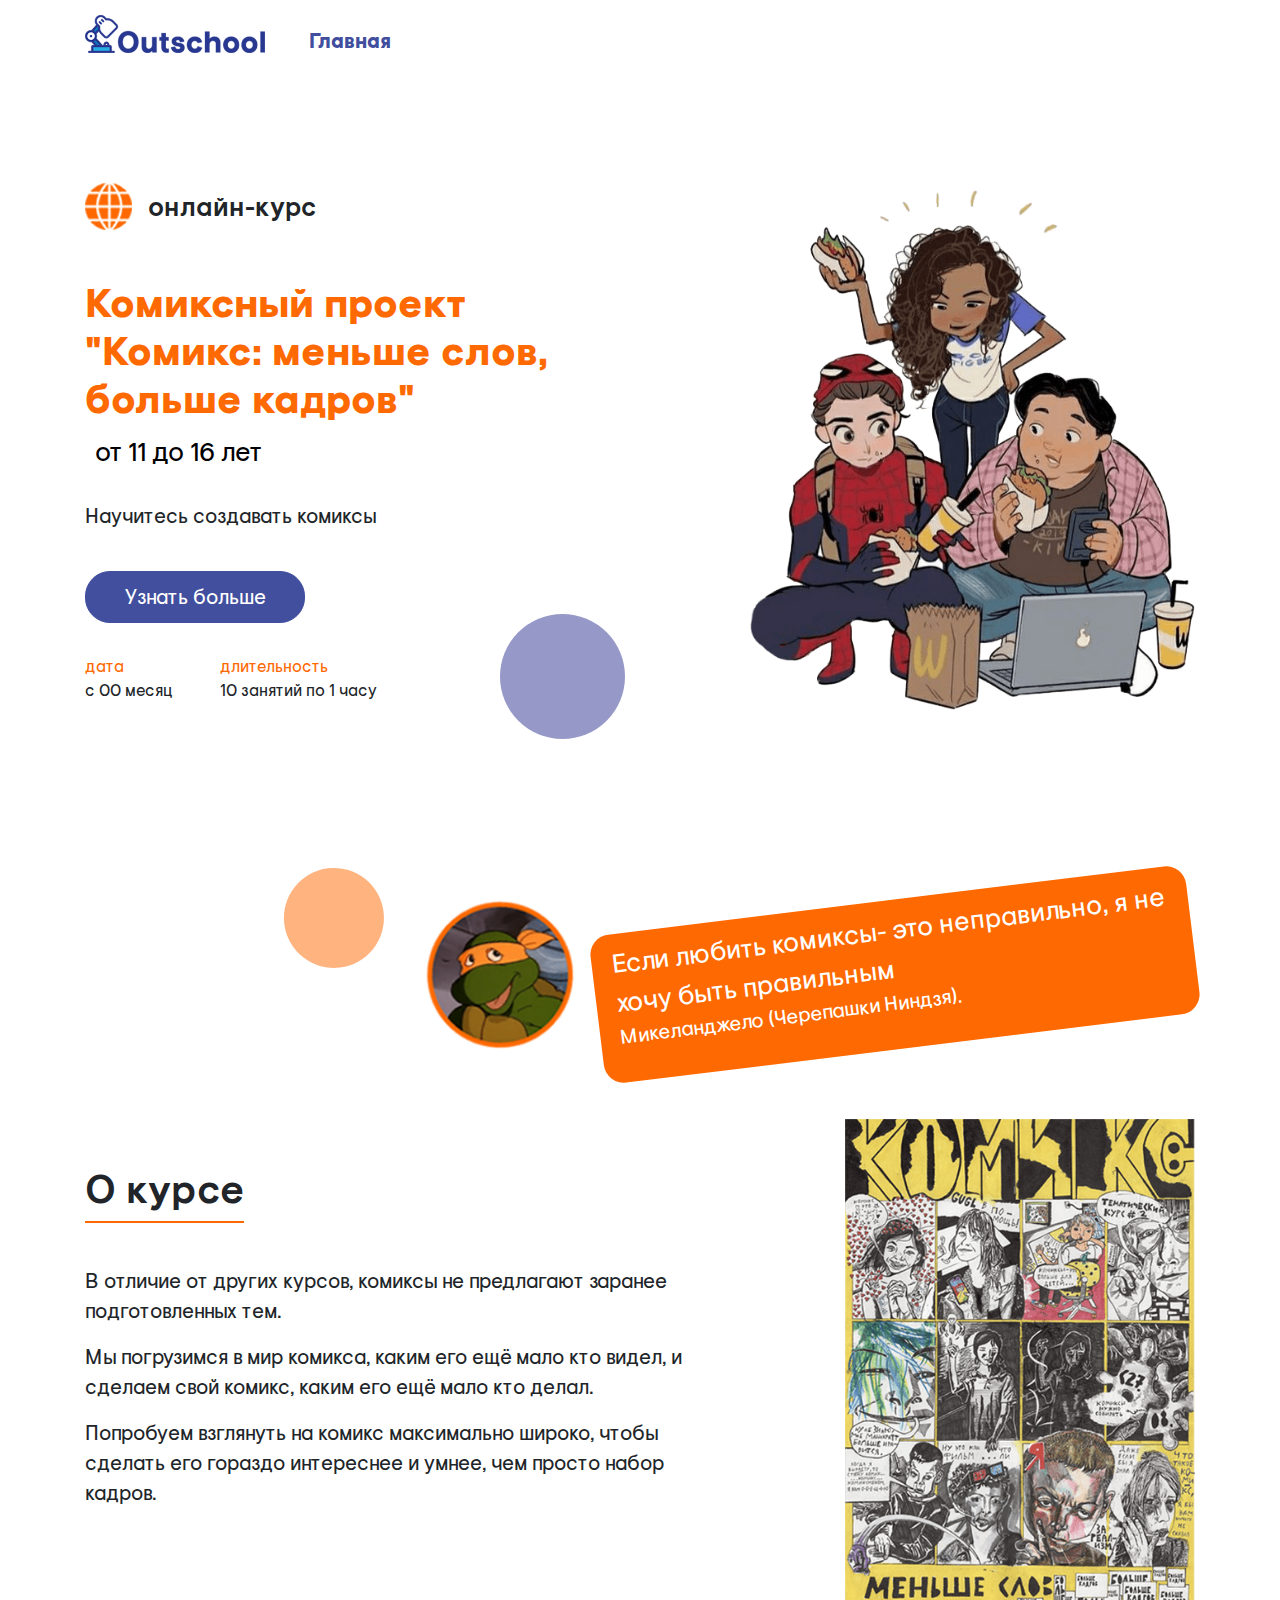
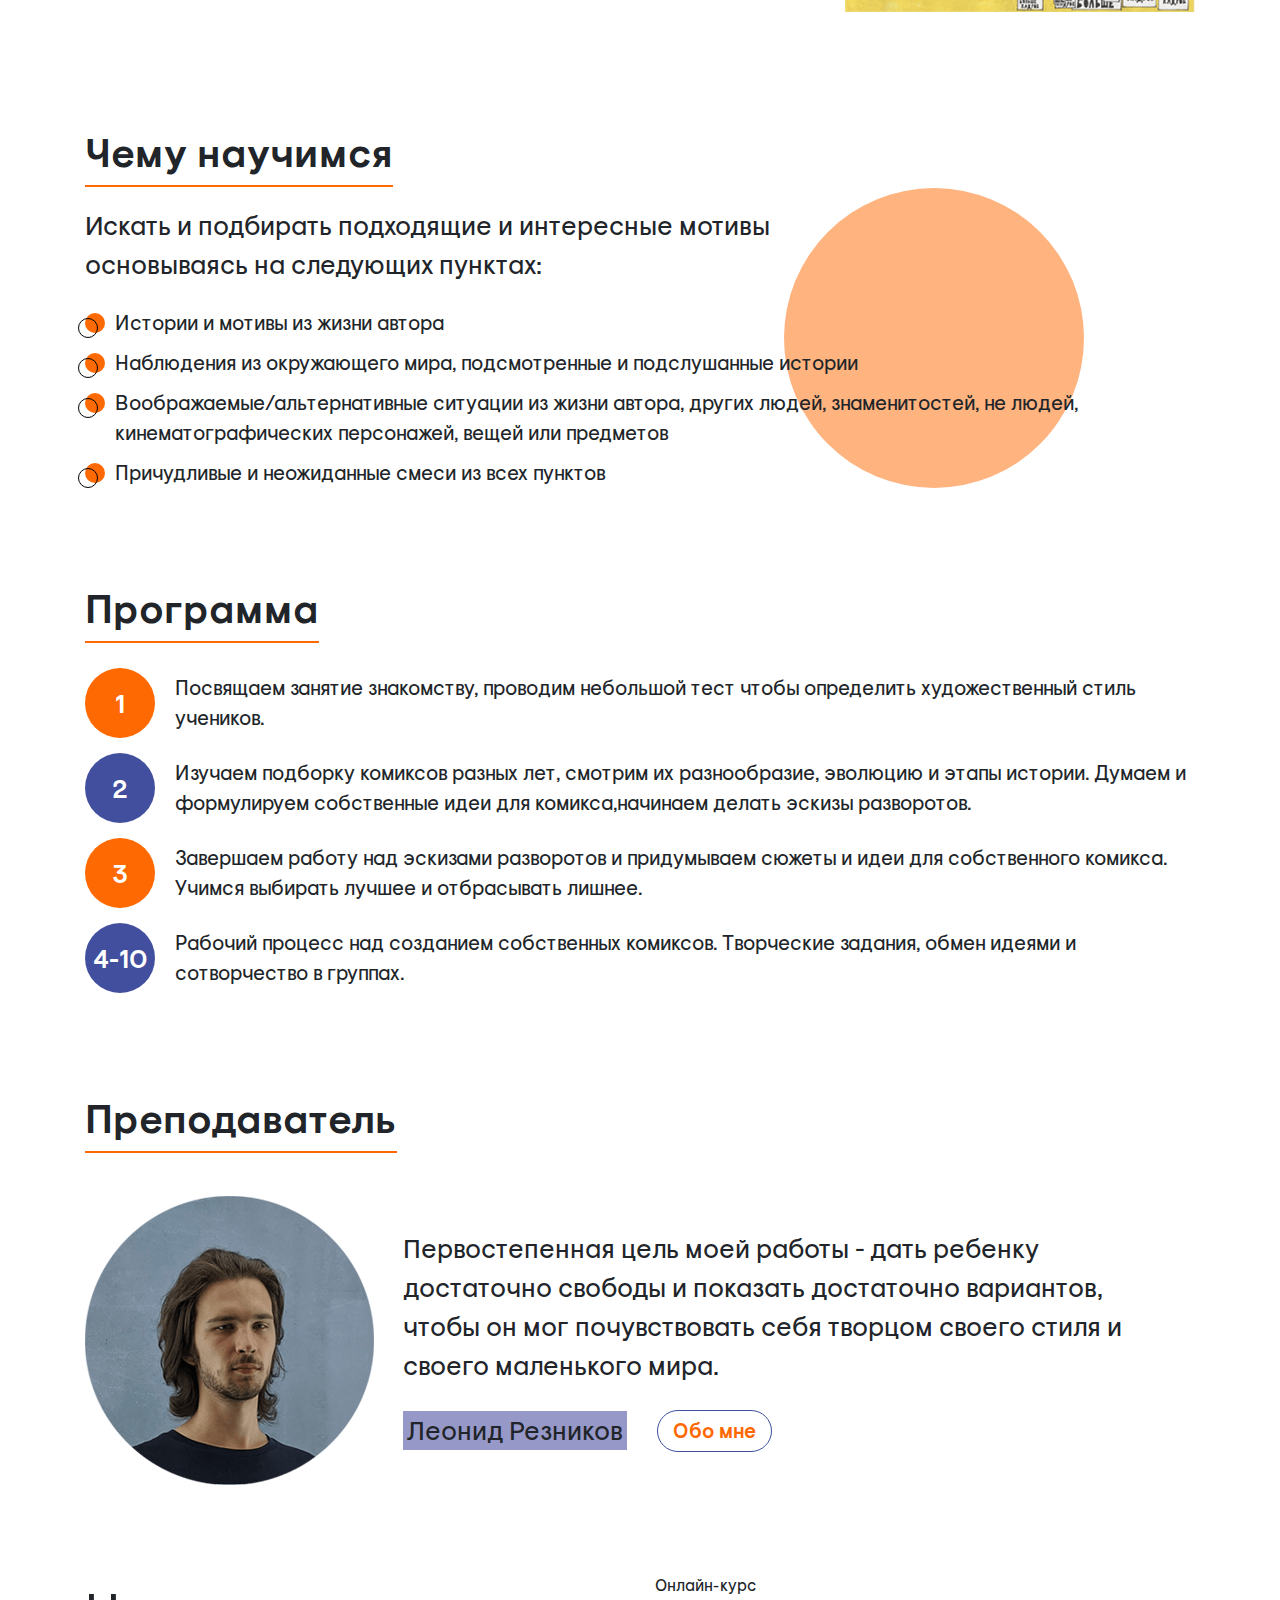
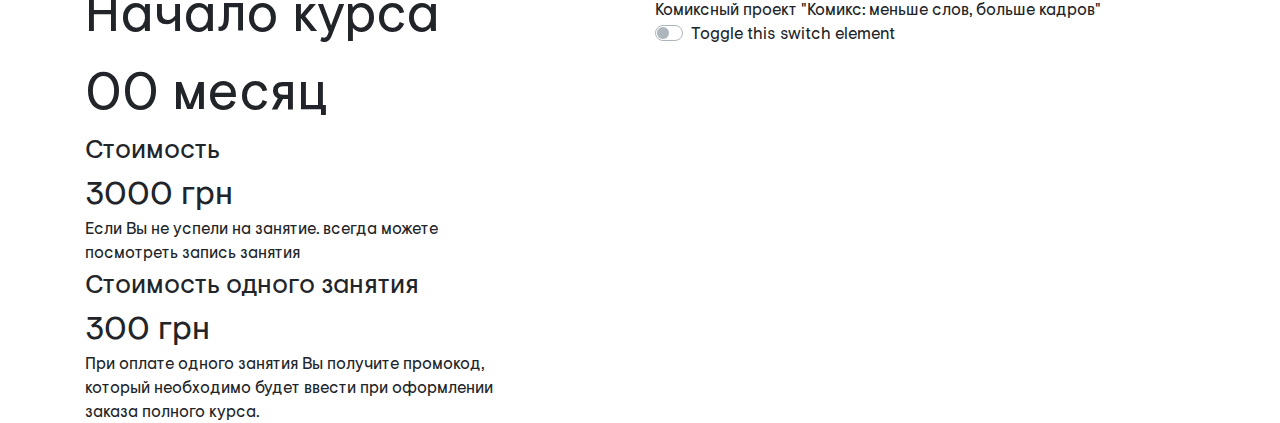
==== course.html @ b88fc46b "commit" ====
<!DOCTYPE html>
<html lang="en">
<head>
	<meta charset="UTF-8">
	<meta name="viewport" content="width=device-width, initial-scale=1.0">
	<title>Document</title>
	<head>
	    <meta charset="utf-8">
	    <meta name="viewport" content="width=device-width, initial-scale=1, shrink-to-fit=no">
	    
	    <link rel="stylesheet" href="https://cdnjs.cloudflare.com/ajax/libs/font-awesome/5.13.0/css/all.min.css" integrity="sha256-h20CPZ0QyXlBuAw7A+KluUYx/3pK+c7lYEpqLTlxjYQ=" crossorigin="anonymous" />
	    <link rel="stylesheet" href="css/main.min.css">
	    
	    <title>Стартовая страница</title>
	</head>
</head>
<body>
	<header>
		<nav class="navbar navbar-expand-lg menu">
			<div class="container d-flex justify-content-between align-items-center">
				<div class="logo">
					<a class="navbar-brand menu__logo" href="#">
						<img class="w-100" src="img/logo.png" alt="">
					</a>
				</div>
				<button class="navbar-toggler" type="button" data-toggle="collapse" data-target="#navbarNav" aria-controls="navbarNav" aria-expanded="false" aria-label="Toggle navigation">
					<span class="navbar-toggler-icon">
						<i class="fas fa-bars"></i>
					</span>
				</button>
				<div class="collapse navbar-collapse" id="navbarNav">
					<ul class="navbar-nav">
						<li class="nav-item active">
							<a class="nav-link" href="#">Главная</a>
						</li>
					</ul>
				</div>
				<div class="d-flex menu__social">
					<a href="">
						<i class="fab fa-facebook-f"></i>
					</a>
					<a href="">
						<i class="fab fa-instagram"></i>
					</a>
					<a href="">
						<i class="fas fa-phone"></i>
					</a>
				</div>
			</div>
		</nav>
	</header>
	<main>
		<section class="section__first">
			<div class="container h-100">
				<div class="row h-100 align-items-center">
					<div class="col-md-6 d-flex flex-column justify-content-center">
						<div class="d-flex align-items-center mb-5">
							<div class="pr-3">
								<img src="img/course/globus.png" alt="">
							</div>
							<div class="fw700 fontSize--long">онлайн-курс</div>
						</div>
						<div>
							<h1 class="first__title--course color--orange">
								Комиксный проект "Комикс: меньше слов, больше кадров" 
							</h1>
							<div class="first__subtitle color--dark">от 11 до 16 лет</div>
							<div class="fontSize--medium">Научитесь создавать комиксы</div>
							<a class="btns btns--course" href="#">Узнать больше</a>
							<div class="d-flex py-3 course__ball course__ball--blue">
								<div class="pr-5">
									<div class="color--orange">дата</div>
									<div>с 00 месяц</div>								
								</div>
								<div>
									<div class="color--orange">длительность</div>
									<div>10 занятий по 1 часу</div>
								</div>
							</div>
						</div>
					</div>
					<div class="col-md-5 offset-md-1">
						<div>
							<img class="w-100" src="img/course/art/sec1.png" alt="">
						</div>
					</div>
				</div>				
			</div>
		</section>

		<section>
			<div class="container">
				<div class="d-flex justify-content-end">
					<div>
						<div class="course__quote__img">
							<img class="w-100" src="img/course/art/quote1.png" alt="">
						</div>
					</div>
					<div class="course__quote bg--orange">
						<div class="fontSize--long">Если любить комиксы- это неправильно, я не хочу быть правильным</div>
						<div class="fontSize--medium">Микеланджело (Черепашки Ниндзя).</div>
					</div>
				</div>
			</div>
		</section>

		<section class="section__course">
			<div class="container">
				<div class="row align-items-center">
					<div class="col-md-7">
						<div class="title__course">
							О курсе
						</div>
						<div class="fontSize--medium py-5">
							<p>
								В отличие от других курсов, комиксы не предлагают заранее подготовленных тем. 
							</p>
							<p>
								Мы погрузимся в мир комикса, каким его ещё мало кто видел, и сделаем свой комикс, каким его ещё мало кто делал. 
							</p>
							<p>
								Попробуем взглянуть на комикс максимально широко, чтобы сделать его гораздо интереснее и умнее, чем просто набор кадров.
							</p>
						</div>
					</div>
					<div class="col-md-4 offset-md-1">
						<img class="w-100" src="img/course/art/sec2.png" alt="">
					</div>
				</div>
			</div>
		</section>

		<section class="section">
			<div class="container">
				<div class="title__course">
					Чему научимся
				</div>
				<div class="fontSize--long py-4">
					Искать и подбирать подходящие и интересные мотивы <br/>основываясь на следующих пунктах:
				</div>
				<div class="course__what">
					<div class="course__what__item">
						<div>
							<div class="course__what__item__ball"></div>
						</div>
						<div>Истории и мотивы из жизни автора</div>
					</div>
					<div class="course__what__item">
						<div>
							<div class="course__what__item__ball"></div>
						</div>
						<div>Наблюдения из окружающего мира, подсмотренные и подслушанные истории</div>
					</div>
					<div class="course__what__item">
						<div>
							<div class="course__what__item__ball"></div>
						</div>
						<div> Воображаемые/альтернативные ситуации из жизни автора, других людей,  знаменитостей, не людей, кинематографических персонажей, вещей или предметов</div>
					</div>
					<div class="course__what__item">
						<div>
							<div class="course__what__item__ball"></div>
						</div>
						<div>Причудливые и неожиданные смеси из всех пунктов</div>
					</div>
				</div>
			</div>
		</section>
		
		<section class="section">
			<div class="container">
				<div class="title__course">
					Программа
				</div>
				<div class="course__program">
					<div class="course__program__item">
						<div>
							<div class="course__program__item__ball bg--orange">1</div>
						</div>
						<div>
							Посвящаем занятие знакомству, проводим небольшой тест чтобы
							определить художественный стиль учеников.
						</div>
					</div>
					<div class="course__program__item">
						<div>
							<div class="course__program__item__ball bg--color">2</div>
						</div>
						<div>
							Изучаем подборку комиксов разных лет, смотрим их  разнообразие, эволюцию и этапы истории. Думаем и формулируем собственные идеи для комикса,начинаем делать эскизы разворотов. 
						</div>
					</div>
					<div class="course__program__item">
						<div>
							<div class="course__program__item__ball bg--orange">3</div>
						</div>
						<div>
							Завершаем работу над эскизами разворотов и придумываем 
							сюжеты и идеи для собственного комикса. 
							Учимся выбирать лучшее и отбрасывать лишнее. 
						</div>
					</div>
					<div class="course__program__item">
						<div>
							<div class="course__program__item__ball bg--color">4-10</div>
						</div>
						<div>
							Рабочий процесс над созданием собственных комиксов. 
							Творческие задания, обмен идеями и сотворчество в группах. 
						</div>
					</div>
				</div>
			</div>
		</section>

		<section class="section">
			<div class="container">
				<div class="title__course">
					Преподаватель
				</div>
				<div class="row align-items-center py-5">
					<div class="col-md-3">
						<img src="img/course/art/teacher1.png" alt="">
					</div>
					<div class="col-md-9 fontSize--long px-5">
						<div class="pb-4">
							Первостепенная цель моей работы - дать ребенку достаточно 
							свободы и показать достаточно вариантов, чтобы он мог 
							почувствовать себя творцом своего стиля и своего маленького
							мира.  
						</div>
						<div class="d-flex align-items-center">
							<div class="bg--blue px-1">Леонид Резников</div>
							<div>
								<button class="btns btns--secondary color--orange">Обо мне</button>
							</div>
						</div>
					</div>
				</div>
			</div>
		</section>

		<section>
			<div class="container">
				<div class="row form">
					<div class="col-md-5 form__desc">
						<div class="fontSize--title">Начало курса<br/> 00 месяц</div>
						<div>
							<div class="fontSize--long">Стоимость</div>
							<div class="fontSize--subtitle">3000 грн</div>
							<div>
								Если Вы не успели на занятие. 
								всегда можете посмотреть запись 
								занятия
							</div>
						</div>
						<div>
							<div class="fontSize--long">Стоимость одного занятия</div>
							<div class="fontSize--subtitle">300 грн</div>
							<div>
								При оплате одного занятия Вы получите 
								промокод, который необходимо будет ввести 
								при оформлении заказа полного курса.
							</div>
						</div>
					</div>
					<div class="col-md-6 offset-md-1 form__inputs">
						<form action="">
							<div>Онлайн-курс</div>
							<div>Комиксный проект "Комикс: меньше слов, больше кадров"</div>
							<div>
								<div class="custom-control custom-switch">
									<input type="checkbox" class="custom-control-input" id="customSwitch1">
									<label class="custom-control-label" for="customSwitch1">Toggle this switch element</label>
								</div>
							</div>
						</form>
					</div>
				</div>
			</div>
		</section>
	</main>
</body>
</html>
---- css/main.min.css ----
@charset "UTF-8";:root{--blue:#007bff;--indigo:#6610f2;--purple:#6f42c1;--pink:#e83e8c;--red:#cc2eaa;--orange:#fd7e14;--yellow:#ffc107;--green:#2ecc71;--teal:#20c997;--cyan:#17a2b8;--white:#fff;--gray:#6c757d;--gray-dark:#343a40;--primary:#007bff;--secondary:#6c757d;--success:#2ecc71;--info:#17a2b8;--warning:#ffc107;--danger:#cc2eaa;--light:#f8f9fa;--dark:#343a40;--breakpoint-xs:0;--breakpoint-sm:576px;--breakpoint-md:768px;--breakpoint-lg:992px;--breakpoint-xl:1200px;--font-family-sans-serif:-apple-system,BlinkMacSystemFont,"Segoe UI",Roboto,"Helvetica Neue",Arial,"Noto Sans",sans-serif,"Apple Color Emoji","Segoe UI Emoji","Segoe UI Symbol","Noto Color Emoji";--font-family-monospace:SFMono-Regular,Menlo,Monaco,Consolas,"Liberation Mono","Courier New",monospace}*,::after,::before{box-sizing:border-box}html{font-family:sans-serif;line-height:1.15;-webkit-text-size-adjust:100%;-webkit-tap-highlight-color:transparent}article,aside,figcaption,figure,footer,header,hgroup,main,nav,section{display:block}body{margin:0;font-family:-apple-system,BlinkMacSystemFont,"Segoe UI",Roboto,"Helvetica Neue",Arial,"Noto Sans",sans-serif,"Apple Color Emoji","Segoe UI Emoji","Segoe UI Symbol","Noto Color Emoji";font-size:1rem;font-weight:400;line-height:1.5;color:#212529;text-align:left;background-color:#fff}[tabindex="-1"]:focus:not(:focus-visible){outline:0!important}hr{box-sizing:content-box;height:0;overflow:visible}h1,h2,h3,h4,h5,h6{margin-top:0;margin-bottom:.5rem}p{margin-top:0;margin-bottom:1rem}abbr[data-original-title],abbr[title]{text-decoration:underline;-webkit-text-decoration:underline dotted;text-decoration:underline dotted;cursor:help;border-bottom:0;-webkit-text-decoration-skip-ink:none;text-decoration-skip-ink:none}address{margin-bottom:1rem;font-style:normal;line-height:inherit}dl,ol,ul{margin-top:0;margin-bottom:1rem}ol ol,ol ul,ul ol,ul ul{margin-bottom:0}dt{font-weight:700}dd{margin-bottom:.5rem;margin-left:0}blockquote{margin:0 0 1rem}b,strong{font-weight:bolder}small{font-size:80%}sub,sup{position:relative;font-size:75%;line-height:0;vertical-align:baseline}sub{bottom:-.25em}sup{top:-.5em}a{color:#007bff;text-decoration:none;background-color:transparent}a:hover{color:#0056b3;text-decoration:underline}a:not([href]):not([class]){color:inherit;text-decoration:none}a:not([href]):not([class]):hover{color:inherit;text-decoration:none}code,kbd,pre,samp{font-family:SFMono-Regular,Menlo,Monaco,Consolas,"Liberation Mono","Courier New",monospace;font-size:1em}pre{margin-top:0;margin-bottom:1rem;overflow:auto;-ms-overflow-style:scrollbar}figure{margin:0 0 1rem}img{vertical-align:middle;border-style:none}svg{overflow:hidden;vertical-align:middle}table{border-collapse:collapse}caption{padding-top:.75rem;padding-bottom:.75rem;color:#6c757d;text-align:left;caption-side:bottom}th{text-align:inherit}label{display:inline-block;margin-bottom:.5rem}button{border-radius:0}button:focus{outline:1px dotted;outline:5px auto -webkit-focus-ring-color}button,input,optgroup,select,textarea{margin:0;font-family:inherit;font-size:inherit;line-height:inherit}button,input{overflow:visible}button,select{text-transform:none}[role=button]{cursor:pointer}select{word-wrap:normal}[type=button],[type=reset],[type=submit],button{-webkit-appearance:button}[type=button]:not(:disabled),[type=reset]:not(:disabled),[type=submit]:not(:disabled),button:not(:disabled){cursor:pointer}[type=button]::-moz-focus-inner,[type=reset]::-moz-focus-inner,[type=submit]::-moz-focus-inner,button::-moz-focus-inner{padding:0;border-style:none}input[type=checkbox],input[type=radio]{box-sizing:border-box;padding:0}textarea{overflow:auto;resize:vertical}fieldset{min-width:0;padding:0;margin:0;border:0}legend{display:block;width:100%;max-width:100%;padding:0;margin-bottom:.5rem;font-size:1.5rem;line-height:inherit;color:inherit;white-space:normal}progress{vertical-align:baseline}[type=number]::-webkit-inner-spin-button,[type=number]::-webkit-outer-spin-button{height:auto}[type=search]{outline-offset:-2px;-webkit-appearance:none}[type=search]::-webkit-search-decoration{-webkit-appearance:none}::-webkit-file-upload-button{font:inherit;-webkit-appearance:button}output{display:inline-block}summary{display:list-item;cursor:pointer}template{display:none}[hidden]{display:none!important}.h1,.h2,.h3,.h4,.h5,.h6,h1,h2,h3,h4,h5,h6{margin-bottom:.5rem;font-weight:500;line-height:1.2}.h1,h1{font-size:2.5rem}.h2,h2{font-size:2rem}.h3,h3{font-size:1.75rem}.h4,h4{font-size:1.5rem}.h5,h5{font-size:1.25rem}.h6,h6{font-size:1rem}.lead{font-size:1.25rem;font-weight:300}.display-1{font-size:6rem;font-weight:300;line-height:1.2}.display-2{font-size:5.5rem;font-weight:300;line-height:1.2}.display-3{font-size:4.5rem;font-weight:300;line-height:1.2}.display-4{font-size:3.5rem;font-weight:300;line-height:1.2}hr{margin-top:1rem;margin-bottom:1rem;border:0;border-top:1px solid rgba(0,0,0,.1)}.small,small{font-size:80%;font-weight:400}.mark,mark{padding:.2em;background-color:#fcf8e3}.list-unstyled{padding-left:0;list-style:none}.list-inline{padding-left:0;list-style:none}.list-inline-item{display:inline-block}.list-inline-item:not(:last-child){margin-right:.5rem}.initialism{font-size:90%;text-transform:uppercase}.blockquote{margin-bottom:1rem;font-size:1.25rem}.blockquote-footer{display:block;font-size:80%;color:#6c757d}.blockquote-footer::before{content:"\2014\00A0"}.img-fluid{max-width:100%;height:auto}.img-thumbnail{padding:.25rem;background-color:#fff;border:1px solid #dee2e6;border-radius:.25rem;max-width:100%;height:auto}.figure{display:inline-block}.figure-img{margin-bottom:.5rem;line-height:1}.figure-caption{font-size:90%;color:#6c757d}code{font-size:87.5%;color:#e83e8c;word-wrap:break-word}a>code{color:inherit}kbd{padding:.2rem .4rem;font-size:87.5%;color:#fff;background-color:#212529;border-radius:.2rem}kbd kbd{padding:0;font-size:100%;font-weight:700}pre{display:block;font-size:87.5%;color:#212529}pre code{font-size:inherit;color:inherit;word-break:normal}.pre-scrollable{max-height:340px;overflow-y:scroll}.container,.container-fluid,.container-lg,.container-md,.container-sm,.container-xl{width:100%;padding-right:15px;padding-left:15px;margin-right:auto;margin-left:auto}@media (min-width:576px){.container,.container-sm{max-width:540px}}@media (min-width:768px){.container,.container-md,.container-sm{max-width:720px}}@media (min-width:992px){.container,.container-lg,.container-md,.container-sm{max-width:960px}}@media (min-width:1200px){.container,.container-lg,.container-md,.container-sm,.container-xl{max-width:1140px}}.row{display:flex;flex-wrap:wrap;margin-right:-15px;margin-left:-15px}.no-gutters{margin-right:0;margin-left:0}.no-gutters>.col,.no-gutters>[class*=col-]{padding-right:0;padding-left:0}.col,.col-1,.col-10,.col-11,.col-12,.col-2,.col-3,.col-4,.col-5,.col-6,.col-7,.col-8,.col-9,.col-auto,.col-lg,.col-lg-1,.col-lg-10,.col-lg-11,.col-lg-12,.col-lg-2,.col-lg-3,.col-lg-4,.col-lg-5,.col-lg-6,.col-lg-7,.col-lg-8,.col-lg-9,.col-lg-auto,.col-md,.col-md-1,.col-md-10,.col-md-11,.col-md-12,.col-md-2,.col-md-3,.col-md-4,.col-md-5,.col-md-6,.col-md-7,.col-md-8,.col-md-9,.col-md-auto,.col-sm,.col-sm-1,.col-sm-10,.col-sm-11,.col-sm-12,.col-sm-2,.col-sm-3,.col-sm-4,.col-sm-5,.col-sm-6,.col-sm-7,.col-sm-8,.col-sm-9,.col-sm-auto,.col-xl,.col-xl-1,.col-xl-10,.col-xl-11,.col-xl-12,.col-xl-2,.col-xl-3,.col-xl-4,.col-xl-5,.col-xl-6,.col-xl-7,.col-xl-8,.col-xl-9,.col-xl-auto{position:relative;width:100%;padding-right:15px;padding-left:15px}.col{flex-basis:0;flex-grow:1;max-width:100%}.row-cols-1>*{flex:0 0 100%;max-width:100%}.row-cols-2>*{flex:0 0 50%;max-width:50%}.row-cols-3>*{flex:0 0 33.33333%;max-width:33.33333%}.row-cols-4>*{flex:0 0 25%;max-width:25%}.row-cols-5>*{flex:0 0 20%;max-width:20%}.row-cols-6>*{flex:0 0 16.66667%;max-width:16.66667%}.col-auto{flex:0 0 auto;width:auto;max-width:100%}.col-1{flex:0 0 8.33333%;max-width:8.33333%}.col-2{flex:0 0 16.66667%;max-width:16.66667%}.col-3{flex:0 0 25%;max-width:25%}.col-4{flex:0 0 33.33333%;max-width:33.33333%}.col-5{flex:0 0 41.66667%;max-width:41.66667%}.col-6{flex:0 0 50%;max-width:50%}.col-7{flex:0 0 58.33333%;max-width:58.33333%}.col-8{flex:0 0 66.66667%;max-width:66.66667%}.col-9{flex:0 0 75%;max-width:75%}.col-10{flex:0 0 83.33333%;max-width:83.33333%}.col-11{flex:0 0 91.66667%;max-width:91.66667%}.col-12{flex:0 0 100%;max-width:100%}.order-first{order:-1}.order-last{order:13}.order-0{order:0}.order-1{order:1}.order-2{order:2}.order-3{order:3}.order-4{order:4}.order-5{order:5}.order-6{order:6}.order-7{order:7}.order-8{order:8}.order-9{order:9}.order-10{order:10}.order-11{order:11}.order-12{order:12}.offset-1{margin-left:8.33333%}.offset-2{margin-left:16.66667%}.offset-3{margin-left:25%}.offset-4{margin-left:33.33333%}.offset-5{margin-left:41.66667%}.offset-6{margin-left:50%}.offset-7{margin-left:58.33333%}.offset-8{margin-left:66.66667%}.offset-9{margin-left:75%}.offset-10{margin-left:83.33333%}.offset-11{margin-left:91.66667%}@media (min-width:576px){.col-sm{flex-basis:0;flex-grow:1;max-width:100%}.row-cols-sm-1>*{flex:0 0 100%;max-width:100%}.row-cols-sm-2>*{flex:0 0 50%;max-width:50%}.row-cols-sm-3>*{flex:0 0 33.33333%;max-width:33.33333%}.row-cols-sm-4>*{flex:0 0 25%;max-width:25%}.row-cols-sm-5>*{flex:0 0 20%;max-width:20%}.row-cols-sm-6>*{flex:0 0 16.66667%;max-width:16.66667%}.col-sm-auto{flex:0 0 auto;width:auto;max-width:100%}.col-sm-1{flex:0 0 8.33333%;max-width:8.33333%}.col-sm-2{flex:0 0 16.66667%;max-width:16.66667%}.col-sm-3{flex:0 0 25%;max-width:25%}.col-sm-4{flex:0 0 33.33333%;max-width:33.33333%}.col-sm-5{flex:0 0 41.66667%;max-width:41.66667%}.col-sm-6{flex:0 0 50%;max-width:50%}.col-sm-7{flex:0 0 58.33333%;max-width:58.33333%}.col-sm-8{flex:0 0 66.66667%;max-width:66.66667%}.col-sm-9{flex:0 0 75%;max-width:75%}.col-sm-10{flex:0 0 83.33333%;max-width:83.33333%}.col-sm-11{flex:0 0 91.66667%;max-width:91.66667%}.col-sm-12{flex:0 0 100%;max-width:100%}.order-sm-first{order:-1}.order-sm-last{order:13}.order-sm-0{order:0}.order-sm-1{order:1}.order-sm-2{order:2}.order-sm-3{order:3}.order-sm-4{order:4}.order-sm-5{order:5}.order-sm-6{order:6}.order-sm-7{order:7}.order-sm-8{order:8}.order-sm-9{order:9}.order-sm-10{order:10}.order-sm-11{order:11}.order-sm-12{order:12}.offset-sm-0{margin-left:0}.offset-sm-1{margin-left:8.33333%}.offset-sm-2{margin-left:16.66667%}.offset-sm-3{margin-left:25%}.offset-sm-4{margin-left:33.33333%}.offset-sm-5{margin-left:41.66667%}.offset-sm-6{margin-left:50%}.offset-sm-7{margin-left:58.33333%}.offset-sm-8{margin-left:66.66667%}.offset-sm-9{margin-left:75%}.offset-sm-10{margin-left:83.33333%}.offset-sm-11{margin-left:91.66667%}}@media (min-width:768px){.col-md{flex-basis:0;flex-grow:1;max-width:100%}.row-cols-md-1>*{flex:0 0 100%;max-width:100%}.row-cols-md-2>*{flex:0 0 50%;max-width:50%}.row-cols-md-3>*{flex:0 0 33.33333%;max-width:33.33333%}.row-cols-md-4>*{flex:0 0 25%;max-width:25%}.row-cols-md-5>*{flex:0 0 20%;max-width:20%}.row-cols-md-6>*{flex:0 0 16.66667%;max-width:16.66667%}.col-md-auto{flex:0 0 auto;width:auto;max-width:100%}.col-md-1{flex:0 0 8.33333%;max-width:8.33333%}.col-md-2{flex:0 0 16.66667%;max-width:16.66667%}.col-md-3{flex:0 0 25%;max-width:25%}.col-md-4{flex:0 0 33.33333%;max-width:33.33333%}.col-md-5{flex:0 0 41.66667%;max-width:41.66667%}.col-md-6{flex:0 0 50%;max-width:50%}.col-md-7{flex:0 0 58.33333%;max-width:58.33333%}.col-md-8{flex:0 0 66.66667%;max-width:66.66667%}.col-md-9{flex:0 0 75%;max-width:75%}.col-md-10{flex:0 0 83.33333%;max-width:83.33333%}.col-md-11{flex:0 0 91.66667%;max-width:91.66667%}.col-md-12{flex:0 0 100%;max-width:100%}.order-md-first{order:-1}.order-md-last{order:13}.order-md-0{order:0}.order-md-1{order:1}.order-md-2{order:2}.order-md-3{order:3}.order-md-4{order:4}.order-md-5{order:5}.order-md-6{order:6}.order-md-7{order:7}.order-md-8{order:8}.order-md-9{order:9}.order-md-10{order:10}.order-md-11{order:11}.order-md-12{order:12}.offset-md-0{margin-left:0}.offset-md-1{margin-left:8.33333%}.offset-md-2{margin-left:16.66667%}.offset-md-3{margin-left:25%}.offset-md-4{margin-left:33.33333%}.offset-md-5{margin-left:41.66667%}.offset-md-6{margin-left:50%}.offset-md-7{margin-left:58.33333%}.offset-md-8{margin-left:66.66667%}.offset-md-9{margin-left:75%}.offset-md-10{margin-left:83.33333%}.offset-md-11{margin-left:91.66667%}}@media (min-width:992px){.col-lg{flex-basis:0;flex-grow:1;max-width:100%}.row-cols-lg-1>*{flex:0 0 100%;max-width:100%}.row-cols-lg-2>*{flex:0 0 50%;max-width:50%}.row-cols-lg-3>*{flex:0 0 33.33333%;max-width:33.33333%}.row-cols-lg-4>*{flex:0 0 25%;max-width:25%}.row-cols-lg-5>*{flex:0 0 20%;max-width:20%}.row-cols-lg-6>*{flex:0 0 16.66667%;max-width:16.66667%}.col-lg-auto{flex:0 0 auto;width:auto;max-width:100%}.col-lg-1{flex:0 0 8.33333%;max-width:8.33333%}.col-lg-2{flex:0 0 16.66667%;max-width:16.66667%}.col-lg-3{flex:0 0 25%;max-width:25%}.col-lg-4{flex:0 0 33.33333%;max-width:33.33333%}.col-lg-5{flex:0 0 41.66667%;max-width:41.66667%}.col-lg-6{flex:0 0 50%;max-width:50%}.col-lg-7{flex:0 0 58.33333%;max-width:58.33333%}.col-lg-8{flex:0 0 66.66667%;max-width:66.66667%}.col-lg-9{flex:0 0 75%;max-width:75%}.col-lg-10{flex:0 0 83.33333%;max-width:83.33333%}.col-lg-11{flex:0 0 91.66667%;max-width:91.66667%}.col-lg-12{flex:0 0 100%;max-width:100%}.order-lg-first{order:-1}.order-lg-last{order:13}.order-lg-0{order:0}.order-lg-1{order:1}.order-lg-2{order:2}.order-lg-3{order:3}.order-lg-4{order:4}.order-lg-5{order:5}.order-lg-6{order:6}.order-lg-7{order:7}.order-lg-8{order:8}.order-lg-9{order:9}.order-lg-10{order:10}.order-lg-11{order:11}.order-lg-12{order:12}.offset-lg-0{margin-left:0}.offset-lg-1{margin-left:8.33333%}.offset-lg-2{margin-left:16.66667%}.offset-lg-3{margin-left:25%}.offset-lg-4{margin-left:33.33333%}.offset-lg-5{margin-left:41.66667%}.offset-lg-6{margin-left:50%}.offset-lg-7{margin-left:58.33333%}.offset-lg-8{margin-left:66.66667%}.offset-lg-9{margin-left:75%}.offset-lg-10{margin-left:83.33333%}.offset-lg-11{margin-left:91.66667%}}@media (min-width:1200px){.col-xl{flex-basis:0;flex-grow:1;max-width:100%}.row-cols-xl-1>*{flex:0 0 100%;max-width:100%}.row-cols-xl-2>*{flex:0 0 50%;max-width:50%}.row-cols-xl-3>*{flex:0 0 33.33333%;max-width:33.33333%}.row-cols-xl-4>*{flex:0 0 25%;max-width:25%}.row-cols-xl-5>*{flex:0 0 20%;max-width:20%}.row-cols-xl-6>*{flex:0 0 16.66667%;max-width:16.66667%}.col-xl-auto{flex:0 0 auto;width:auto;max-width:100%}.col-xl-1{flex:0 0 8.33333%;max-width:8.33333%}.col-xl-2{flex:0 0 16.66667%;max-width:16.66667%}.col-xl-3{flex:0 0 25%;max-width:25%}.col-xl-4{flex:0 0 33.33333%;max-width:33.33333%}.col-xl-5{flex:0 0 41.66667%;max-width:41.66667%}.col-xl-6{flex:0 0 50%;max-width:50%}.col-xl-7{flex:0 0 58.33333%;max-width:58.33333%}.col-xl-8{flex:0 0 66.66667%;max-width:66.66667%}.col-xl-9{flex:0 0 75%;max-width:75%}.col-xl-10{flex:0 0 83.33333%;max-width:83.33333%}.col-xl-11{flex:0 0 91.66667%;max-width:91.66667%}.col-xl-12{flex:0 0 100%;max-width:100%}.order-xl-first{order:-1}.order-xl-last{order:13}.order-xl-0{order:0}.order-xl-1{order:1}.order-xl-2{order:2}.order-xl-3{order:3}.order-xl-4{order:4}.order-xl-5{order:5}.order-xl-6{order:6}.order-xl-7{order:7}.order-xl-8{order:8}.order-xl-9{order:9}.order-xl-10{order:10}.order-xl-11{order:11}.order-xl-12{order:12}.offset-xl-0{margin-left:0}.offset-xl-1{margin-left:8.33333%}.offset-xl-2{margin-left:16.66667%}.offset-xl-3{margin-left:25%}.offset-xl-4{margin-left:33.33333%}.offset-xl-5{margin-left:41.66667%}.offset-xl-6{margin-left:50%}.offset-xl-7{margin-left:58.33333%}.offset-xl-8{margin-left:66.66667%}.offset-xl-9{margin-left:75%}.offset-xl-10{margin-left:83.33333%}.offset-xl-11{margin-left:91.66667%}}.table{width:100%;margin-bottom:1rem;color:#212529}.table td,.table th{padding:.75rem;vertical-align:top;border-top:1px solid #dee2e6}.table thead th{vertical-align:bottom;border-bottom:2px solid #dee2e6}.table tbody+tbody{border-top:2px solid #dee2e6}.table-sm td,.table-sm th{padding:.3rem}.table-bordered{border:1px solid #dee2e6}.table-bordered td,.table-bordered th{border:1px solid #dee2e6}.table-bordered thead td,.table-bordered thead th{border-bottom-width:2px}.table-borderless tbody+tbody,.table-borderless td,.table-borderless th,.table-borderless thead th{border:0}.table-striped tbody tr:nth-of-type(odd){background-color:rgba(0,0,0,.05)}.table-hover tbody tr:hover{color:#212529;background-color:rgba(0,0,0,.075)}.table-primary,.table-primary>td,.table-primary>th{background-color:#b8daff}.table-primary tbody+tbody,.table-primary td,.table-primary th,.table-primary thead th{border-color:#7abaff}.table-hover .table-primary:hover{background-color:#9fcdff}.table-hover .table-primary:hover>td,.table-hover .table-primary:hover>th{background-color:#9fcdff}.table-secondary,.table-secondary>td,.table-secondary>th{background-color:#d6d8db}.table-secondary tbody+tbody,.table-secondary td,.table-secondary th,.table-secondary thead th{border-color:#b3b7bb}.table-hover .table-secondary:hover{background-color:#c8cbcf}.table-hover .table-secondary:hover>td,.table-hover .table-secondary:hover>th{background-color:#c8cbcf}.table-success,.table-success>td,.table-success>th{background-color:#c4f1d7}.table-success tbody+tbody,.table-success td,.table-success th,.table-success thead th{border-color:#92e4b5}.table-hover .table-success:hover{background-color:#afecc9}.table-hover .table-success:hover>td,.table-hover .table-success:hover>th{background-color:#afecc9}.table-info,.table-info>td,.table-info>th{background-color:#bee5eb}.table-info tbody+tbody,.table-info td,.table-info th,.table-info thead th{border-color:#86cfda}.table-hover .table-info:hover{background-color:#abdde5}.table-hover .table-info:hover>td,.table-hover .table-info:hover>th{background-color:#abdde5}.table-warning,.table-warning>td,.table-warning>th{background-color:#ffeeba}.table-warning tbody+tbody,.table-warning td,.table-warning th,.table-warning thead th{border-color:#ffdf7e}.table-hover .table-warning:hover{background-color:#ffe8a1}.table-hover .table-warning:hover>td,.table-hover .table-warning:hover>th{background-color:#ffe8a1}.table-danger,.table-danger>td,.table-danger>th{background-color:#f1c4e7}.table-danger tbody+tbody,.table-danger td,.table-danger th,.table-danger thead th{border-color:#e492d3}.table-hover .table-danger:hover{background-color:#ecafdf}.table-hover .table-danger:hover>td,.table-hover .table-danger:hover>th{background-color:#ecafdf}.table-light,.table-light>td,.table-light>th{background-color:#fdfdfe}.table-light tbody+tbody,.table-light td,.table-light th,.table-light thead th{border-color:#fbfcfc}.table-hover .table-light:hover{background-color:#ececf6}.table-hover .table-light:hover>td,.table-hover .table-light:hover>th{background-color:#ececf6}.table-dark,.table-dark>td,.table-dark>th{background-color:#c6c8ca}.table-dark tbody+tbody,.table-dark td,.table-dark th,.table-dark thead th{border-color:#95999c}.table-hover .table-dark:hover{background-color:#b9bbbe}.table-hover .table-dark:hover>td,.table-hover .table-dark:hover>th{background-color:#b9bbbe}.table-active,.table-active>td,.table-active>th{background-color:rgba(0,0,0,.075)}.table-hover .table-active:hover{background-color:rgba(0,0,0,.075)}.table-hover .table-active:hover>td,.table-hover .table-active:hover>th{background-color:rgba(0,0,0,.075)}.table .thead-dark th{color:#fff;background-color:#343a40;border-color:#454d55}.table .thead-light th{color:#495057;background-color:#e9ecef;border-color:#dee2e6}.table-dark{color:#fff;background-color:#343a40}.table-dark td,.table-dark th,.table-dark thead th{border-color:#454d55}.table-dark.table-bordered{border:0}.table-dark.table-striped tbody tr:nth-of-type(odd){background-color:rgba(255,255,255,.05)}.table-dark.table-hover tbody tr:hover{color:#fff;background-color:rgba(255,255,255,.075)}@media (max-width:575.98px){.table-responsive-sm{display:block;width:100%;overflow-x:auto;-webkit-overflow-scrolling:touch}.table-responsive-sm>.table-bordered{border:0}}@media (max-width:767.98px){.table-responsive-md{display:block;width:100%;overflow-x:auto;-webkit-overflow-scrolling:touch}.table-responsive-md>.table-bordered{border:0}}@media (max-width:991.98px){.table-responsive-lg{display:block;width:100%;overflow-x:auto;-webkit-overflow-scrolling:touch}.table-responsive-lg>.table-bordered{border:0}}@media (max-width:1199.98px){.table-responsive-xl{display:block;width:100%;overflow-x:auto;-webkit-overflow-scrolling:touch}.table-responsive-xl>.table-bordered{border:0}}.table-responsive{display:block;width:100%;overflow-x:auto;-webkit-overflow-scrolling:touch}.table-responsive>.table-bordered{border:0}.form-control{display:block;width:100%;height:calc(1.5em + .75rem + 2px);padding:.375rem .75rem;font-size:1rem;font-weight:400;line-height:1.5;color:#495057;background-color:#fff;background-clip:padding-box;border:1px solid #ced4da;border-radius:.25rem;transition:border-color .15s ease-in-out,box-shadow .15s ease-in-out}@media (prefers-reduced-motion:reduce){.form-control{transition:none}}.form-control::-ms-expand{background-color:transparent;border:0}.form-control:-moz-focusring{color:transparent;text-shadow:0 0 0 #495057}.form-control:focus{color:#495057;background-color:#fff;border-color:#80bdff;outline:0;box-shadow:0 0 0 .2rem rgba(0,123,255,.25)}.form-control::-moz-placeholder{color:#6c757d;opacity:1}.form-control:-ms-input-placeholder{color:#6c757d;opacity:1}.form-control::-ms-input-placeholder{color:#6c757d;opacity:1}.form-control::placeholder{color:#6c757d;opacity:1}.form-control:disabled,.form-control[readonly]{background-color:#e9ecef;opacity:1}input[type=date].form-control,input[type=datetime-local].form-control,input[type=month].form-control,input[type=time].form-control{-webkit-appearance:none;-moz-appearance:none;appearance:none}select.form-control:focus::-ms-value{color:#495057;background-color:#fff}.form-control-file,.form-control-range{display:block;width:100%}.col-form-label{padding-top:calc(.375rem + 1px);padding-bottom:calc(.375rem + 1px);margin-bottom:0;font-size:inherit;line-height:1.5}.col-form-label-lg{padding-top:calc(.5rem + 1px);padding-bottom:calc(.5rem + 1px);font-size:1.25rem;line-height:1.5}.col-form-label-sm{padding-top:calc(.25rem + 1px);padding-bottom:calc(.25rem + 1px);font-size:.875rem;line-height:1.5}.form-control-plaintext{display:block;width:100%;padding:.375rem 0;margin-bottom:0;font-size:1rem;line-height:1.5;color:#212529;background-color:transparent;border:solid transparent;border-width:1px 0}.form-control-plaintext.form-control-lg,.form-control-plaintext.form-control-sm{padding-right:0;padding-left:0}.form-control-sm{height:calc(1.5em + .5rem + 2px);padding:.25rem .5rem;font-size:.875rem;line-height:1.5;border-radius:.2rem}.form-control-lg{height:calc(1.5em + 1rem + 2px);padding:.5rem 1rem;font-size:1.25rem;line-height:1.5;border-radius:.3rem}select.form-control[multiple],select.form-control[size]{height:auto}textarea.form-control{height:auto}.form-group{margin-bottom:1rem}.form-text{display:block;margin-top:.25rem}.form-row{display:flex;flex-wrap:wrap;margin-right:-5px;margin-left:-5px}.form-row>.col,.form-row>[class*=col-]{padding-right:5px;padding-left:5px}.form-check{position:relative;display:block;padding-left:1.25rem}.form-check-input{position:absolute;margin-top:.3rem;margin-left:-1.25rem}.form-check-input:disabled~.form-check-label,.form-check-input[disabled]~.form-check-label{color:#6c757d}.form-check-label{margin-bottom:0}.form-check-inline{display:inline-flex;align-items:center;padding-left:0;margin-right:.75rem}.form-check-inline .form-check-input{position:static;margin-top:0;margin-right:.3125rem;margin-left:0}.valid-feedback{display:none;width:100%;margin-top:.25rem;font-size:80%;color:#2ecc71}.valid-tooltip{position:absolute;top:100%;left:0;z-index:5;display:none;max-width:100%;padding:.25rem .5rem;margin-top:.1rem;font-size:.875rem;line-height:1.5;color:#fff;background-color:rgba(46,204,113,.9);border-radius:.25rem}.is-valid~.valid-feedback,.is-valid~.valid-tooltip,.was-validated :valid~.valid-feedback,.was-validated :valid~.valid-tooltip{display:block}.form-control.is-valid,.was-validated .form-control:valid{border-color:#2ecc71;padding-right:calc(1.5em + .75rem);background-image:url("data:image/svg+xml,%3csvg xmlns='http://www.w3.org/2000/svg' width='8' height='8' viewBox='0 0 8 8'%3e%3cpath fill='%232ecc71' d='M2.3 6.73L.6 4.53c-.4-1.04.46-1.4 1.1-.8l1.1 1.4 3.4-3.8c.6-.63 1.6-.27 1.2.7l-4 4.6c-.43.5-.8.4-1.1.1z'/%3e%3c/svg%3e");background-repeat:no-repeat;background-position:right calc(.375em + .1875rem) center;background-size:calc(.75em + .375rem) calc(.75em + .375rem)}.form-control.is-valid:focus,.was-validated .form-control:valid:focus{border-color:#2ecc71;box-shadow:0 0 0 .2rem rgba(46,204,113,.25)}.was-validated textarea.form-control:valid,textarea.form-control.is-valid{padding-right:calc(1.5em + .75rem);background-position:top calc(.375em + .1875rem) right calc(.375em + .1875rem)}.custom-select.is-valid,.was-validated .custom-select:valid{border-color:#2ecc71;padding-right:calc(.75em + 2.3125rem);background:url("data:image/svg+xml,%3csvg xmlns='http://www.w3.org/2000/svg' width='4' height='5' viewBox='0 0 4 5'%3e%3cpath fill='%23343a40' d='M2 0L0 2h4zm0 5L0 3h4z'/%3e%3c/svg%3e") no-repeat right .75rem center/8px 10px,url("data:image/svg+xml,%3csvg xmlns='http://www.w3.org/2000/svg' width='8' height='8' viewBox='0 0 8 8'%3e%3cpath fill='%232ecc71' d='M2.3 6.73L.6 4.53c-.4-1.04.46-1.4 1.1-.8l1.1 1.4 3.4-3.8c.6-.63 1.6-.27 1.2.7l-4 4.6c-.43.5-.8.4-1.1.1z'/%3e%3c/svg%3e") #fff no-repeat center right 1.75rem/calc(.75em + .375rem) calc(.75em + .375rem)}.custom-select.is-valid:focus,.was-validated .custom-select:valid:focus{border-color:#2ecc71;box-shadow:0 0 0 .2rem rgba(46,204,113,.25)}.form-check-input.is-valid~.form-check-label,.was-validated .form-check-input:valid~.form-check-label{color:#2ecc71}.form-check-input.is-valid~.valid-feedback,.form-check-input.is-valid~.valid-tooltip,.was-validated .form-check-input:valid~.valid-feedback,.was-validated .form-check-input:valid~.valid-tooltip{display:block}.custom-control-input.is-valid~.custom-control-label,.was-validated .custom-control-input:valid~.custom-control-label{color:#2ecc71}.custom-control-input.is-valid~.custom-control-label::before,.was-validated .custom-control-input:valid~.custom-control-label::before{border-color:#2ecc71}.custom-control-input.is-valid:checked~.custom-control-label::before,.was-validated .custom-control-input:valid:checked~.custom-control-label::before{border-color:#54d98c;background-color:#54d98c}.custom-control-input.is-valid:focus~.custom-control-label::before,.was-validated .custom-control-input:valid:focus~.custom-control-label::before{box-shadow:0 0 0 .2rem rgba(46,204,113,.25)}.custom-control-input.is-valid:focus:not(:checked)~.custom-control-label::before,.was-validated .custom-control-input:valid:focus:not(:checked)~.custom-control-label::before{border-color:#2ecc71}.custom-file-input.is-valid~.custom-file-label,.was-validated .custom-file-input:valid~.custom-file-label{border-color:#2ecc71}.custom-file-input.is-valid:focus~.custom-file-label,.was-validated .custom-file-input:valid:focus~.custom-file-label{border-color:#2ecc71;box-shadow:0 0 0 .2rem rgba(46,204,113,.25)}.invalid-feedback{display:none;width:100%;margin-top:.25rem;font-size:80%;color:#cc2eaa}.invalid-tooltip{position:absolute;top:100%;left:0;z-index:5;display:none;max-width:100%;padding:.25rem .5rem;margin-top:.1rem;font-size:.875rem;line-height:1.5;color:#fff;background-color:rgba(204,46,170,.9);border-radius:.25rem}.is-invalid~.invalid-feedback,.is-invalid~.invalid-tooltip,.was-validated :invalid~.invalid-feedback,.was-validated :invalid~.invalid-tooltip{display:block}.form-control.is-invalid,.was-validated .form-control:invalid{border-color:#cc2eaa;padding-right:calc(1.5em + .75rem);background-image:url("data:image/svg+xml,%3csvg xmlns='http://www.w3.org/2000/svg' width='12' height='12' fill='none' stroke='%23cc2eaa' viewBox='0 0 12 12'%3e%3ccircle cx='6' cy='6' r='4.5'/%3e%3cpath stroke-linejoin='round' d='M5.8 3.6h.4L6 6.5z'/%3e%3ccircle cx='6' cy='8.2' r='.6' fill='%23cc2eaa' stroke='none'/%3e%3c/svg%3e");background-repeat:no-repeat;background-position:right calc(.375em + .1875rem) center;background-size:calc(.75em + .375rem) calc(.75em + .375rem)}.form-control.is-invalid:focus,.was-validated .form-control:invalid:focus{border-color:#cc2eaa;box-shadow:0 0 0 .2rem rgba(204,46,170,.25)}.was-validated textarea.form-control:invalid,textarea.form-control.is-invalid{padding-right:calc(1.5em + .75rem);background-position:top calc(.375em + .1875rem) right calc(.375em + .1875rem)}.custom-select.is-invalid,.was-validated .custom-select:invalid{border-color:#cc2eaa;padding-right:calc(.75em + 2.3125rem);background:url("data:image/svg+xml,%3csvg xmlns='http://www.w3.org/2000/svg' width='4' height='5' viewBox='0 0 4 5'%3e%3cpath fill='%23343a40' d='M2 0L0 2h4zm0 5L0 3h4z'/%3e%3c/svg%3e") no-repeat right .75rem center/8px 10px,url("data:image/svg+xml,%3csvg xmlns='http://www.w3.org/2000/svg' width='12' height='12' fill='none' stroke='%23cc2eaa' viewBox='0 0 12 12'%3e%3ccircle cx='6' cy='6' r='4.5'/%3e%3cpath stroke-linejoin='round' d='M5.8 3.6h.4L6 6.5z'/%3e%3ccircle cx='6' cy='8.2' r='.6' fill='%23cc2eaa' stroke='none'/%3e%3c/svg%3e") #fff no-repeat center right 1.75rem/calc(.75em + .375rem) calc(.75em + .375rem)}.custom-select.is-invalid:focus,.was-validated .custom-select:invalid:focus{border-color:#cc2eaa;box-shadow:0 0 0 .2rem rgba(204,46,170,.25)}.form-check-input.is-invalid~.form-check-label,.was-validated .form-check-input:invalid~.form-check-label{color:#cc2eaa}.form-check-input.is-invalid~.invalid-feedback,.form-check-input.is-invalid~.invalid-tooltip,.was-validated .form-check-input:invalid~.invalid-feedback,.was-validated .form-check-input:invalid~.invalid-tooltip{display:block}.custom-control-input.is-invalid~.custom-control-label,.was-validated .custom-control-input:invalid~.custom-control-label{color:#cc2eaa}.custom-control-input.is-invalid~.custom-control-label::before,.was-validated .custom-control-input:invalid~.custom-control-label::before{border-color:#cc2eaa}.custom-control-input.is-invalid:checked~.custom-control-label::before,.was-validated .custom-control-input:invalid:checked~.custom-control-label::before{border-color:#d954bc;background-color:#d954bc}.custom-control-input.is-invalid:focus~.custom-control-label::before,.was-validated .custom-control-input:invalid:focus~.custom-control-label::before{box-shadow:0 0 0 .2rem rgba(204,46,170,.25)}.custom-control-input.is-invalid:focus:not(:checked)~.custom-control-label::before,.was-validated .custom-control-input:invalid:focus:not(:checked)~.custom-control-label::before{border-color:#cc2eaa}.custom-file-input.is-invalid~.custom-file-label,.was-validated .custom-file-input:invalid~.custom-file-label{border-color:#cc2eaa}.custom-file-input.is-invalid:focus~.custom-file-label,.was-validated .custom-file-input:invalid:focus~.custom-file-label{border-color:#cc2eaa;box-shadow:0 0 0 .2rem rgba(204,46,170,.25)}.form-inline{display:flex;flex-flow:row wrap;align-items:center}.form-inline .form-check{width:100%}@media (min-width:576px){.form-inline label{display:flex;align-items:center;justify-content:center;margin-bottom:0}.form-inline .form-group{display:flex;flex:0 0 auto;flex-flow:row wrap;align-items:center;margin-bottom:0}.form-inline .form-control{display:inline-block;width:auto;vertical-align:middle}.form-inline .form-control-plaintext{display:inline-block}.form-inline .custom-select,.form-inline .input-group{width:auto}.form-inline .form-check{display:flex;align-items:center;justify-content:center;width:auto;padding-left:0}.form-inline .form-check-input{position:relative;flex-shrink:0;margin-top:0;margin-right:.25rem;margin-left:0}.form-inline .custom-control{align-items:center;justify-content:center}.form-inline .custom-control-label{margin-bottom:0}}.btn{display:inline-block;font-weight:400;color:#212529;text-align:center;vertical-align:middle;-webkit-user-select:none;-moz-user-select:none;-ms-user-select:none;user-select:none;background-color:transparent;border:1px solid transparent;padding:.375rem .75rem;font-size:1rem;line-height:1.5;border-radius:.25rem;transition:color .15s ease-in-out,background-color .15s ease-in-out,border-color .15s ease-in-out,box-shadow .15s ease-in-out}@media (prefers-reduced-motion:reduce){.btn{transition:none}}.btn:hover{color:#212529;text-decoration:none}.btn.focus,.btn:focus{outline:0;box-shadow:0 0 0 .2rem rgba(0,123,255,.25)}.btn.disabled,.btn:disabled{opacity:.65}.btn:not(:disabled):not(.disabled){cursor:pointer}a.btn.disabled,fieldset:disabled a.btn{pointer-events:none}.btn-primary{color:#fff;background-color:#007bff;border-color:#007bff}.btn-primary:hover{color:#fff;background-color:#0069d9;border-color:#0062cc}.btn-primary.focus,.btn-primary:focus{color:#fff;background-color:#0069d9;border-color:#0062cc;box-shadow:0 0 0 .2rem rgba(38,143,255,.5)}.btn-primary.disabled,.btn-primary:disabled{color:#fff;background-color:#007bff;border-color:#007bff}.btn-primary:not(:disabled):not(.disabled).active,.btn-primary:not(:disabled):not(.disabled):active,.show>.btn-primary.dropdown-toggle{color:#fff;background-color:#0062cc;border-color:#005cbf}.btn-primary:not(:disabled):not(.disabled).active:focus,.btn-primary:not(:disabled):not(.disabled):active:focus,.show>.btn-primary.dropdown-toggle:focus{box-shadow:0 0 0 .2rem rgba(38,143,255,.5)}.btn-secondary{color:#fff;background-color:#6c757d;border-color:#6c757d}.btn-secondary:hover{color:#fff;background-color:#5a6268;border-color:#545b62}.btn-secondary.focus,.btn-secondary:focus{color:#fff;background-color:#5a6268;border-color:#545b62;box-shadow:0 0 0 .2rem rgba(130,138,145,.5)}.btn-secondary.disabled,.btn-secondary:disabled{color:#fff;background-color:#6c757d;border-color:#6c757d}.btn-secondary:not(:disabled):not(.disabled).active,.btn-secondary:not(:disabled):not(.disabled):active,.show>.btn-secondary.dropdown-toggle{color:#fff;background-color:#545b62;border-color:#4e555b}.btn-secondary:not(:disabled):not(.disabled).active:focus,.btn-secondary:not(:disabled):not(.disabled):active:focus,.show>.btn-secondary.dropdown-toggle:focus{box-shadow:0 0 0 .2rem rgba(130,138,145,.5)}.btn-success{color:#fff;background-color:#2ecc71;border-color:#2ecc71}.btn-success:hover{color:#fff;background-color:#27ad60;border-color:#25a25a}.btn-success.focus,.btn-success:focus{color:#fff;background-color:#27ad60;border-color:#25a25a;box-shadow:0 0 0 .2rem rgba(77,212,134,.5)}.btn-success.disabled,.btn-success:disabled{color:#fff;background-color:#2ecc71;border-color:#2ecc71}.btn-success:not(:disabled):not(.disabled).active,.btn-success:not(:disabled):not(.disabled):active,.show>.btn-success.dropdown-toggle{color:#fff;background-color:#25a25a;border-color:#229854}.btn-success:not(:disabled):not(.disabled).active:focus,.btn-success:not(:disabled):not(.disabled):active:focus,.show>.btn-success.dropdown-toggle:focus{box-shadow:0 0 0 .2rem rgba(77,212,134,.5)}.btn-info{color:#fff;background-color:#17a2b8;border-color:#17a2b8}.btn-info:hover{color:#fff;background-color:#138496;border-color:#117a8b}.btn-info.focus,.btn-info:focus{color:#fff;background-color:#138496;border-color:#117a8b;box-shadow:0 0 0 .2rem rgba(58,176,195,.5)}.btn-info.disabled,.btn-info:disabled{color:#fff;background-color:#17a2b8;border-color:#17a2b8}.btn-info:not(:disabled):not(.disabled).active,.btn-info:not(:disabled):not(.disabled):active,.show>.btn-info.dropdown-toggle{color:#fff;background-color:#117a8b;border-color:#10707f}.btn-info:not(:disabled):not(.disabled).active:focus,.btn-info:not(:disabled):not(.disabled):active:focus,.show>.btn-info.dropdown-toggle:focus{box-shadow:0 0 0 .2rem rgba(58,176,195,.5)}.btn-warning{color:#212529;background-color:#ffc107;border-color:#ffc107}.btn-warning:hover{color:#212529;background-color:#e0a800;border-color:#d39e00}.btn-warning.focus,.btn-warning:focus{color:#212529;background-color:#e0a800;border-color:#d39e00;box-shadow:0 0 0 .2rem rgba(222,170,12,.5)}.btn-warning.disabled,.btn-warning:disabled{color:#212529;background-color:#ffc107;border-color:#ffc107}.btn-warning:not(:disabled):not(.disabled).active,.btn-warning:not(:disabled):not(.disabled):active,.show>.btn-warning.dropdown-toggle{color:#212529;background-color:#d39e00;border-color:#c69500}.btn-warning:not(:disabled):not(.disabled).active:focus,.btn-warning:not(:disabled):not(.disabled):active:focus,.show>.btn-warning.dropdown-toggle:focus{box-shadow:0 0 0 .2rem rgba(222,170,12,.5)}.btn-danger{color:#fff;background-color:#cc2eaa;border-color:#cc2eaa}.btn-danger:hover{color:#fff;background-color:#ad2790;border-color:#a22587}.btn-danger.focus,.btn-danger:focus{color:#fff;background-color:#ad2790;border-color:#a22587;box-shadow:0 0 0 .2rem rgba(212,77,183,.5)}.btn-danger.disabled,.btn-danger:disabled{color:#fff;background-color:#cc2eaa;border-color:#cc2eaa}.btn-danger:not(:disabled):not(.disabled).active,.btn-danger:not(:disabled):not(.disabled):active,.show>.btn-danger.dropdown-toggle{color:#fff;background-color:#a22587;border-color:#98227f}.btn-danger:not(:disabled):not(.disabled).active:focus,.btn-danger:not(:disabled):not(.disabled):active:focus,.show>.btn-danger.dropdown-toggle:focus{box-shadow:0 0 0 .2rem rgba(212,77,183,.5)}.btn-light{color:#212529;background-color:#f8f9fa;border-color:#f8f9fa}.btn-light:hover{color:#212529;background-color:#e2e6ea;border-color:#dae0e5}.btn-light.focus,.btn-light:focus{color:#212529;background-color:#e2e6ea;border-color:#dae0e5;box-shadow:0 0 0 .2rem rgba(216,217,219,.5)}.btn-light.disabled,.btn-light:disabled{color:#212529;background-color:#f8f9fa;border-color:#f8f9fa}.btn-light:not(:disabled):not(.disabled).active,.btn-light:not(:disabled):not(.disabled):active,.show>.btn-light.dropdown-toggle{color:#212529;background-color:#dae0e5;border-color:#d3d9df}.btn-light:not(:disabled):not(.disabled).active:focus,.btn-light:not(:disabled):not(.disabled):active:focus,.show>.btn-light.dropdown-toggle:focus{box-shadow:0 0 0 .2rem rgba(216,217,219,.5)}.btn-dark{color:#fff;background-color:#343a40;border-color:#343a40}.btn-dark:hover{color:#fff;background-color:#23272b;border-color:#1d2124}.btn-dark.focus,.btn-dark:focus{color:#fff;background-color:#23272b;border-color:#1d2124;box-shadow:0 0 0 .2rem rgba(82,88,93,.5)}.btn-dark.disabled,.btn-dark:disabled{color:#fff;background-color:#343a40;border-color:#343a40}.btn-dark:not(:disabled):not(.disabled).active,.btn-dark:not(:disabled):not(.disabled):active,.show>.btn-dark.dropdown-toggle{color:#fff;background-color:#1d2124;border-color:#171a1d}.btn-dark:not(:disabled):not(.disabled).active:focus,.btn-dark:not(:disabled):not(.disabled):active:focus,.show>.btn-dark.dropdown-toggle:focus{box-shadow:0 0 0 .2rem rgba(82,88,93,.5)}.btn-outline-primary{color:#007bff;border-color:#007bff}.btn-outline-primary:hover{color:#fff;background-color:#007bff;border-color:#007bff}.btn-outline-primary.focus,.btn-outline-primary:focus{box-shadow:0 0 0 .2rem rgba(0,123,255,.5)}.btn-outline-primary.disabled,.btn-outline-primary:disabled{color:#007bff;background-color:transparent}.btn-outline-primary:not(:disabled):not(.disabled).active,.btn-outline-primary:not(:disabled):not(.disabled):active,.show>.btn-outline-primary.dropdown-toggle{color:#fff;background-color:#007bff;border-color:#007bff}.btn-outline-primary:not(:disabled):not(.disabled).active:focus,.btn-outline-primary:not(:disabled):not(.disabled):active:focus,.show>.btn-outline-primary.dropdown-toggle:focus{box-shadow:0 0 0 .2rem rgba(0,123,255,.5)}.btn-outline-secondary{color:#6c757d;border-color:#6c757d}.btn-outline-secondary:hover{color:#fff;background-color:#6c757d;border-color:#6c757d}.btn-outline-secondary.focus,.btn-outline-secondary:focus{box-shadow:0 0 0 .2rem rgba(108,117,125,.5)}.btn-outline-secondary.disabled,.btn-outline-secondary:disabled{color:#6c757d;background-color:transparent}.btn-outline-secondary:not(:disabled):not(.disabled).active,.btn-outline-secondary:not(:disabled):not(.disabled):active,.show>.btn-outline-secondary.dropdown-toggle{color:#fff;background-color:#6c757d;border-color:#6c757d}.btn-outline-secondary:not(:disabled):not(.disabled).active:focus,.btn-outline-secondary:not(:disabled):not(.disabled):active:focus,.show>.btn-outline-secondary.dropdown-toggle:focus{box-shadow:0 0 0 .2rem rgba(108,117,125,.5)}.btn-outline-success{color:#2ecc71;border-color:#2ecc71}.btn-outline-success:hover{color:#fff;background-color:#2ecc71;border-color:#2ecc71}.btn-outline-success.focus,.btn-outline-success:focus{box-shadow:0 0 0 .2rem rgba(46,204,113,.5)}.btn-outline-success.disabled,.btn-outline-success:disabled{color:#2ecc71;background-color:transparent}.btn-outline-success:not(:disabled):not(.disabled).active,.btn-outline-success:not(:disabled):not(.disabled):active,.show>.btn-outline-success.dropdown-toggle{color:#fff;background-color:#2ecc71;border-color:#2ecc71}.btn-outline-success:not(:disabled):not(.disabled).active:focus,.btn-outline-success:not(:disabled):not(.disabled):active:focus,.show>.btn-outline-success.dropdown-toggle:focus{box-shadow:0 0 0 .2rem rgba(46,204,113,.5)}.btn-outline-info{color:#17a2b8;border-color:#17a2b8}.btn-outline-info:hover{color:#fff;background-color:#17a2b8;border-color:#17a2b8}.btn-outline-info.focus,.btn-outline-info:focus{box-shadow:0 0 0 .2rem rgba(23,162,184,.5)}.btn-outline-info.disabled,.btn-outline-info:disabled{color:#17a2b8;background-color:transparent}.btn-outline-info:not(:disabled):not(.disabled).active,.btn-outline-info:not(:disabled):not(.disabled):active,.show>.btn-outline-info.dropdown-toggle{color:#fff;background-color:#17a2b8;border-color:#17a2b8}.btn-outline-info:not(:disabled):not(.disabled).active:focus,.btn-outline-info:not(:disabled):not(.disabled):active:focus,.show>.btn-outline-info.dropdown-toggle:focus{box-shadow:0 0 0 .2rem rgba(23,162,184,.5)}.btn-outline-warning{color:#ffc107;border-color:#ffc107}.btn-outline-warning:hover{color:#212529;background-color:#ffc107;border-color:#ffc107}.btn-outline-warning.focus,.btn-outline-warning:focus{box-shadow:0 0 0 .2rem rgba(255,193,7,.5)}.btn-outline-warning.disabled,.btn-outline-warning:disabled{color:#ffc107;background-color:transparent}.btn-outline-warning:not(:disabled):not(.disabled).active,.btn-outline-warning:not(:disabled):not(.disabled):active,.show>.btn-outline-warning.dropdown-toggle{color:#212529;background-color:#ffc107;border-color:#ffc107}.btn-outline-warning:not(:disabled):not(.disabled).active:focus,.btn-outline-warning:not(:disabled):not(.disabled):active:focus,.show>.btn-outline-warning.dropdown-toggle:focus{box-shadow:0 0 0 .2rem rgba(255,193,7,.5)}.btn-outline-danger{color:#cc2eaa;border-color:#cc2eaa}.btn-outline-danger:hover{color:#fff;background-color:#cc2eaa;border-color:#cc2eaa}.btn-outline-danger.focus,.btn-outline-danger:focus{box-shadow:0 0 0 .2rem rgba(204,46,170,.5)}.btn-outline-danger.disabled,.btn-outline-danger:disabled{color:#cc2eaa;background-color:transparent}.btn-outline-danger:not(:disabled):not(.disabled).active,.btn-outline-danger:not(:disabled):not(.disabled):active,.show>.btn-outline-danger.dropdown-toggle{color:#fff;background-color:#cc2eaa;border-color:#cc2eaa}.btn-outline-danger:not(:disabled):not(.disabled).active:focus,.btn-outline-danger:not(:disabled):not(.disabled):active:focus,.show>.btn-outline-danger.dropdown-toggle:focus{box-shadow:0 0 0 .2rem rgba(204,46,170,.5)}.btn-outline-light{color:#f8f9fa;border-color:#f8f9fa}.btn-outline-light:hover{color:#212529;background-color:#f8f9fa;border-color:#f8f9fa}.btn-outline-light.focus,.btn-outline-light:focus{box-shadow:0 0 0 .2rem rgba(248,249,250,.5)}.btn-outline-light.disabled,.btn-outline-light:disabled{color:#f8f9fa;background-color:transparent}.btn-outline-light:not(:disabled):not(.disabled).active,.btn-outline-light:not(:disabled):not(.disabled):active,.show>.btn-outline-light.dropdown-toggle{color:#212529;background-color:#f8f9fa;border-color:#f8f9fa}.btn-outline-light:not(:disabled):not(.disabled).active:focus,.btn-outline-light:not(:disabled):not(.disabled):active:focus,.show>.btn-outline-light.dropdown-toggle:focus{box-shadow:0 0 0 .2rem rgba(248,249,250,.5)}.btn-outline-dark{color:#343a40;border-color:#343a40}.btn-outline-dark:hover{color:#fff;background-color:#343a40;border-color:#343a40}.btn-outline-dark.focus,.btn-outline-dark:focus{box-shadow:0 0 0 .2rem rgba(52,58,64,.5)}.btn-outline-dark.disabled,.btn-outline-dark:disabled{color:#343a40;background-color:transparent}.btn-outline-dark:not(:disabled):not(.disabled).active,.btn-outline-dark:not(:disabled):not(.disabled):active,.show>.btn-outline-dark.dropdown-toggle{color:#fff;background-color:#343a40;border-color:#343a40}.btn-outline-dark:not(:disabled):not(.disabled).active:focus,.btn-outline-dark:not(:disabled):not(.disabled):active:focus,.show>.btn-outline-dark.dropdown-toggle:focus{box-shadow:0 0 0 .2rem rgba(52,58,64,.5)}.btn-link{font-weight:400;color:#007bff;text-decoration:none}.btn-link:hover{color:#0056b3;text-decoration:underline}.btn-link.focus,.btn-link:focus{text-decoration:underline}.btn-link.disabled,.btn-link:disabled{color:#6c757d;pointer-events:none}.btn-group-lg>.btn,.btn-lg{padding:.5rem 1rem;font-size:1.25rem;line-height:1.5;border-radius:.3rem}.btn-group-sm>.btn,.btn-sm{padding:.25rem .5rem;font-size:.875rem;line-height:1.5;border-radius:.2rem}.btn-block{display:block;width:100%}.btn-block+.btn-block{margin-top:.5rem}input[type=button].btn-block,input[type=reset].btn-block,input[type=submit].btn-block{width:100%}.fade{transition:opacity .15s linear}@media (prefers-reduced-motion:reduce){.fade{transition:none}}.fade:not(.show){opacity:0}.collapse:not(.show){display:none}.collapsing{position:relative;height:0;overflow:hidden;transition:height .35s ease}@media (prefers-reduced-motion:reduce){.collapsing{transition:none}}.dropdown,.dropleft,.dropright,.dropup{position:relative}.dropdown-toggle{white-space:nowrap}.dropdown-toggle::after{display:inline-block;margin-left:.255em;vertical-align:.255em;content:"";border-top:.3em solid;border-right:.3em solid transparent;border-bottom:0;border-left:.3em solid transparent}.dropdown-toggle:empty::after{margin-left:0}.dropdown-menu{position:absolute;top:100%;left:0;z-index:1000;display:none;float:left;min-width:10rem;padding:.5rem 0;margin:.125rem 0 0;font-size:1rem;color:#212529;text-align:left;list-style:none;background-color:#fff;background-clip:padding-box;border:1px solid rgba(0,0,0,.15);border-radius:.25rem}.dropdown-menu-left{right:auto;left:0}.dropdown-menu-right{right:0;left:auto}@media (min-width:576px){.dropdown-menu-sm-left{right:auto;left:0}.dropdown-menu-sm-right{right:0;left:auto}}@media (min-width:768px){.dropdown-menu-md-left{right:auto;left:0}.dropdown-menu-md-right{right:0;left:auto}}@media (min-width:992px){.dropdown-menu-lg-left{right:auto;left:0}.dropdown-menu-lg-right{right:0;left:auto}}@media (min-width:1200px){.dropdown-menu-xl-left{right:auto;left:0}.dropdown-menu-xl-right{right:0;left:auto}}.dropup .dropdown-menu{top:auto;bottom:100%;margin-top:0;margin-bottom:.125rem}.dropup .dropdown-toggle::after{display:inline-block;margin-left:.255em;vertical-align:.255em;content:"";border-top:0;border-right:.3em solid transparent;border-bottom:.3em solid;border-left:.3em solid transparent}.dropup .dropdown-toggle:empty::after{margin-left:0}.dropright .dropdown-menu{top:0;right:auto;left:100%;margin-top:0;margin-left:.125rem}.dropright .dropdown-toggle::after{display:inline-block;margin-left:.255em;vertical-align:.255em;content:"";border-top:.3em solid transparent;border-right:0;border-bottom:.3em solid transparent;border-left:.3em solid}.dropright .dropdown-toggle:empty::after{margin-left:0}.dropright .dropdown-toggle::after{vertical-align:0}.dropleft .dropdown-menu{top:0;right:100%;left:auto;margin-top:0;margin-right:.125rem}.dropleft .dropdown-toggle::after{display:inline-block;margin-left:.255em;vertical-align:.255em;content:""}.dropleft .dropdown-toggle::after{display:none}.dropleft .dropdown-toggle::before{display:inline-block;margin-right:.255em;vertical-align:.255em;content:"";border-top:.3em solid transparent;border-right:.3em solid;border-bottom:.3em solid transparent}.dropleft .dropdown-toggle:empty::after{margin-left:0}.dropleft .dropdown-toggle::before{vertical-align:0}.dropdown-menu[x-placement^=bottom],.dropdown-menu[x-placement^=left],.dropdown-menu[x-placement^=right],.dropdown-menu[x-placement^=top]{right:auto;bottom:auto}.dropdown-divider{height:0;margin:.5rem 0;overflow:hidden;border-top:1px solid #e9ecef}.dropdown-item{display:block;width:100%;padding:.25rem 1.5rem;clear:both;font-weight:400;color:#212529;text-align:inherit;white-space:nowrap;background-color:transparent;border:0}.dropdown-item:focus,.dropdown-item:hover{color:#16181b;text-decoration:none;background-color:#f8f9fa}.dropdown-item.active,.dropdown-item:active{color:#fff;text-decoration:none;background-color:#007bff}.dropdown-item.disabled,.dropdown-item:disabled{color:#6c757d;pointer-events:none;background-color:transparent}.dropdown-menu.show{display:block}.dropdown-header{display:block;padding:.5rem 1.5rem;margin-bottom:0;font-size:.875rem;color:#6c757d;white-space:nowrap}.dropdown-item-text{display:block;padding:.25rem 1.5rem;color:#212529}.btn-group,.btn-group-vertical{position:relative;display:inline-flex;vertical-align:middle}.btn-group-vertical>.btn,.btn-group>.btn{position:relative;flex:1 1 auto}.btn-group-vertical>.btn:hover,.btn-group>.btn:hover{z-index:1}.btn-group-vertical>.btn.active,.btn-group-vertical>.btn:active,.btn-group-vertical>.btn:focus,.btn-group>.btn.active,.btn-group>.btn:active,.btn-group>.btn:focus{z-index:1}.btn-toolbar{display:flex;flex-wrap:wrap;justify-content:flex-start}.btn-toolbar .input-group{width:auto}.btn-group>.btn-group:not(:first-child),.btn-group>.btn:not(:first-child){margin-left:-1px}.btn-group>.btn-group:not(:last-child)>.btn,.btn-group>.btn:not(:last-child):not(.dropdown-toggle){border-top-right-radius:0;border-bottom-right-radius:0}.btn-group>.btn-group:not(:first-child)>.btn,.btn-group>.btn:not(:first-child){border-top-left-radius:0;border-bottom-left-radius:0}.dropdown-toggle-split{padding-right:.5625rem;padding-left:.5625rem}.dropdown-toggle-split::after,.dropright .dropdown-toggle-split::after,.dropup .dropdown-toggle-split::after{margin-left:0}.dropleft .dropdown-toggle-split::before{margin-right:0}.btn-group-sm>.btn+.dropdown-toggle-split,.btn-sm+.dropdown-toggle-split{padding-right:.375rem;padding-left:.375rem}.btn-group-lg>.btn+.dropdown-toggle-split,.btn-lg+.dropdown-toggle-split{padding-right:.75rem;padding-left:.75rem}.btn-group-vertical{flex-direction:column;align-items:flex-start;justify-content:center}.btn-group-vertical>.btn,.btn-group-vertical>.btn-group{width:100%}.btn-group-vertical>.btn-group:not(:first-child),.btn-group-vertical>.btn:not(:first-child){margin-top:-1px}.btn-group-vertical>.btn-group:not(:last-child)>.btn,.btn-group-vertical>.btn:not(:last-child):not(.dropdown-toggle){border-bottom-right-radius:0;border-bottom-left-radius:0}.btn-group-vertical>.btn-group:not(:first-child)>.btn,.btn-group-vertical>.btn:not(:first-child){border-top-left-radius:0;border-top-right-radius:0}.btn-group-toggle>.btn,.btn-group-toggle>.btn-group>.btn{margin-bottom:0}.btn-group-toggle>.btn input[type=checkbox],.btn-group-toggle>.btn input[type=radio],.btn-group-toggle>.btn-group>.btn input[type=checkbox],.btn-group-toggle>.btn-group>.btn input[type=radio]{position:absolute;clip:rect(0,0,0,0);pointer-events:none}.input-group{position:relative;display:flex;flex-wrap:wrap;align-items:stretch;width:100%}.input-group>.custom-file,.input-group>.custom-select,.input-group>.form-control,.input-group>.form-control-plaintext{position:relative;flex:1 1 auto;width:1%;min-width:0;margin-bottom:0}.input-group>.custom-file+.custom-file,.input-group>.custom-file+.custom-select,.input-group>.custom-file+.form-control,.input-group>.custom-select+.custom-file,.input-group>.custom-select+.custom-select,.input-group>.custom-select+.form-control,.input-group>.form-control+.custom-file,.input-group>.form-control+.custom-select,.input-group>.form-control+.form-control,.input-group>.form-control-plaintext+.custom-file,.input-group>.form-control-plaintext+.custom-select,.input-group>.form-control-plaintext+.form-control{margin-left:-1px}.input-group>.custom-file .custom-file-input:focus~.custom-file-label,.input-group>.custom-select:focus,.input-group>.form-control:focus{z-index:3}.input-group>.custom-file .custom-file-input:focus{z-index:4}.input-group>.custom-select:not(:last-child),.input-group>.form-control:not(:last-child){border-top-right-radius:0;border-bottom-right-radius:0}.input-group>.custom-select:not(:first-child),.input-group>.form-control:not(:first-child){border-top-left-radius:0;border-bottom-left-radius:0}.input-group>.custom-file{display:flex;align-items:center}.input-group>.custom-file:not(:last-child) .custom-file-label,.input-group>.custom-file:not(:last-child) .custom-file-label::after{border-top-right-radius:0;border-bottom-right-radius:0}.input-group>.custom-file:not(:first-child) .custom-file-label{border-top-left-radius:0;border-bottom-left-radius:0}.input-group-append,.input-group-prepend{display:flex}.input-group-append .btn,.input-group-prepend .btn{position:relative;z-index:2}.input-group-append .btn:focus,.input-group-prepend .btn:focus{z-index:3}.input-group-append .btn+.btn,.input-group-append .btn+.input-group-text,.input-group-append .input-group-text+.btn,.input-group-append .input-group-text+.input-group-text,.input-group-prepend .btn+.btn,.input-group-prepend .btn+.input-group-text,.input-group-prepend .input-group-text+.btn,.input-group-prepend .input-group-text+.input-group-text{margin-left:-1px}.input-group-prepend{margin-right:-1px}.input-group-append{margin-left:-1px}.input-group-text{display:flex;align-items:center;padding:.375rem .75rem;margin-bottom:0;font-size:1rem;font-weight:400;line-height:1.5;color:#495057;text-align:center;white-space:nowrap;background-color:#e9ecef;border:1px solid #ced4da;border-radius:.25rem}.input-group-text input[type=checkbox],.input-group-text input[type=radio]{margin-top:0}.input-group-lg>.custom-select,.input-group-lg>.form-control:not(textarea){height:calc(1.5em + 1rem + 2px)}.input-group-lg>.custom-select,.input-group-lg>.form-control,.input-group-lg>.input-group-append>.btn,.input-group-lg>.input-group-append>.input-group-text,.input-group-lg>.input-group-prepend>.btn,.input-group-lg>.input-group-prepend>.input-group-text{padding:.5rem 1rem;font-size:1.25rem;line-height:1.5;border-radius:.3rem}.input-group-sm>.custom-select,.input-group-sm>.form-control:not(textarea){height:calc(1.5em + .5rem + 2px)}.input-group-sm>.custom-select,.input-group-sm>.form-control,.input-group-sm>.input-group-append>.btn,.input-group-sm>.input-group-append>.input-group-text,.input-group-sm>.input-group-prepend>.btn,.input-group-sm>.input-group-prepend>.input-group-text{padding:.25rem .5rem;font-size:.875rem;line-height:1.5;border-radius:.2rem}.input-group-lg>.custom-select,.input-group-sm>.custom-select{padding-right:1.75rem}.input-group>.input-group-append:last-child>.btn:not(:last-child):not(.dropdown-toggle),.input-group>.input-group-append:last-child>.input-group-text:not(:last-child),.input-group>.input-group-append:not(:last-child)>.btn,.input-group>.input-group-append:not(:last-child)>.input-group-text,.input-group>.input-group-prepend>.btn,.input-group>.input-group-prepend>.input-group-text{border-top-right-radius:0;border-bottom-right-radius:0}.input-group>.input-group-append>.btn,.input-group>.input-group-append>.input-group-text,.input-group>.input-group-prepend:first-child>.btn:not(:first-child),.input-group>.input-group-prepend:first-child>.input-group-text:not(:first-child),.input-group>.input-group-prepend:not(:first-child)>.btn,.input-group>.input-group-prepend:not(:first-child)>.input-group-text{border-top-left-radius:0;border-bottom-left-radius:0}.custom-control{position:relative;z-index:1;display:block;min-height:1.5rem;padding-left:1.5rem}.custom-control-inline{display:inline-flex;margin-right:1rem}.custom-control-input{position:absolute;left:0;z-index:-1;width:1rem;height:1.25rem;opacity:0}.custom-control-input:checked~.custom-control-label::before{color:#fff;border-color:#007bff;background-color:#007bff}.custom-control-input:focus~.custom-control-label::before{box-shadow:0 0 0 .2rem rgba(0,123,255,.25)}.custom-control-input:focus:not(:checked)~.custom-control-label::before{border-color:#80bdff}.custom-control-input:not(:disabled):active~.custom-control-label::before{color:#fff;background-color:#b3d7ff;border-color:#b3d7ff}.custom-control-input:disabled~.custom-control-label,.custom-control-input[disabled]~.custom-control-label{color:#6c757d}.custom-control-input:disabled~.custom-control-label::before,.custom-control-input[disabled]~.custom-control-label::before{background-color:#e9ecef}.custom-control-label{position:relative;margin-bottom:0;vertical-align:top}.custom-control-label::before{position:absolute;top:.25rem;left:-1.5rem;display:block;width:1rem;height:1rem;pointer-events:none;content:"";background-color:#fff;border:#adb5bd solid 1px}.custom-control-label::after{position:absolute;top:.25rem;left:-1.5rem;display:block;width:1rem;height:1rem;content:"";background:no-repeat 50%/50% 50%}.custom-checkbox .custom-control-label::before{border-radius:.25rem}.custom-checkbox .custom-control-input:checked~.custom-control-label::after{background-image:url("data:image/svg+xml,%3csvg xmlns='http://www.w3.org/2000/svg' width='8' height='8' viewBox='0 0 8 8'%3e%3cpath fill='%23fff' d='M6.564.75l-3.59 3.612-1.538-1.55L0 4.26l2.974 2.99L8 2.193z'/%3e%3c/svg%3e")}.custom-checkbox .custom-control-input:indeterminate~.custom-control-label::before{border-color:#007bff;background-color:#007bff}.custom-checkbox .custom-control-input:indeterminate~.custom-control-label::after{background-image:url("data:image/svg+xml,%3csvg xmlns='http://www.w3.org/2000/svg' width='4' height='4' viewBox='0 0 4 4'%3e%3cpath stroke='%23fff' d='M0 2h4'/%3e%3c/svg%3e")}.custom-checkbox .custom-control-input:disabled:checked~.custom-control-label::before{background-color:rgba(0,123,255,.5)}.custom-checkbox .custom-control-input:disabled:indeterminate~.custom-control-label::before{background-color:rgba(0,123,255,.5)}.custom-radio .custom-control-label::before{border-radius:50%}.custom-radio .custom-control-input:checked~.custom-control-label::after{background-image:url("data:image/svg+xml,%3csvg xmlns='http://www.w3.org/2000/svg' width='12' height='12' viewBox='-4 -4 8 8'%3e%3ccircle r='3' fill='%23fff'/%3e%3c/svg%3e")}.custom-radio .custom-control-input:disabled:checked~.custom-control-label::before{background-color:rgba(0,123,255,.5)}.custom-switch{padding-left:2.25rem}.custom-switch .custom-control-label::before{left:-2.25rem;width:1.75rem;pointer-events:all;border-radius:.5rem}.custom-switch .custom-control-label::after{top:calc(.25rem + 2px);left:calc(-2.25rem + 2px);width:calc(1rem - 4px);height:calc(1rem - 4px);background-color:#adb5bd;border-radius:.5rem;transition:transform .15s ease-in-out,background-color .15s ease-in-out,border-color .15s ease-in-out,box-shadow .15s ease-in-out}@media (prefers-reduced-motion:reduce){.custom-switch .custom-control-label::after{transition:none}}.custom-switch .custom-control-input:checked~.custom-control-label::after{background-color:#fff;transform:translateX(.75rem)}.custom-switch .custom-control-input:disabled:checked~.custom-control-label::before{background-color:rgba(0,123,255,.5)}.custom-select{display:inline-block;width:100%;height:calc(1.5em + .75rem + 2px);padding:.375rem 1.75rem .375rem .75rem;font-size:1rem;font-weight:400;line-height:1.5;color:#495057;vertical-align:middle;background:#fff url("data:image/svg+xml,%3csvg xmlns='http://www.w3.org/2000/svg' width='4' height='5' viewBox='0 0 4 5'%3e%3cpath fill='%23343a40' d='M2 0L0 2h4zm0 5L0 3h4z'/%3e%3c/svg%3e") no-repeat right .75rem center/8px 10px;border:1px solid #ced4da;border-radius:.25rem;-webkit-appearance:none;-moz-appearance:none;appearance:none}.custom-select:focus{border-color:#80bdff;outline:0;box-shadow:0 0 0 .2rem rgba(0,123,255,.25)}.custom-select:focus::-ms-value{color:#495057;background-color:#fff}.custom-select[multiple],.custom-select[size]:not([size="1"]){height:auto;padding-right:.75rem;background-image:none}.custom-select:disabled{color:#6c757d;background-color:#e9ecef}.custom-select::-ms-expand{display:none}.custom-select:-moz-focusring{color:transparent;text-shadow:0 0 0 #495057}.custom-select-sm{height:calc(1.5em + .5rem + 2px);padding-top:.25rem;padding-bottom:.25rem;padding-left:.5rem;font-size:.875rem}.custom-select-lg{height:calc(1.5em + 1rem + 2px);padding-top:.5rem;padding-bottom:.5rem;padding-left:1rem;font-size:1.25rem}.custom-file{position:relative;display:inline-block;width:100%;height:calc(1.5em + .75rem + 2px);margin-bottom:0}.custom-file-input{position:relative;z-index:2;width:100%;height:calc(1.5em + .75rem + 2px);margin:0;opacity:0}.custom-file-input:focus~.custom-file-label{border-color:#80bdff;box-shadow:0 0 0 .2rem rgba(0,123,255,.25)}.custom-file-input:disabled~.custom-file-label,.custom-file-input[disabled]~.custom-file-label{background-color:#e9ecef}.custom-file-input:lang(en)~.custom-file-label::after{content:"Browse"}.custom-file-input~.custom-file-label[data-browse]::after{content:attr(data-browse)}.custom-file-label{position:absolute;top:0;right:0;left:0;z-index:1;height:calc(1.5em + .75rem + 2px);padding:.375rem .75rem;font-weight:400;line-height:1.5;color:#495057;background-color:#fff;border:1px solid #ced4da;border-radius:.25rem}.custom-file-label::after{position:absolute;top:0;right:0;bottom:0;z-index:3;display:block;height:calc(1.5em + .75rem);padding:.375rem .75rem;line-height:1.5;color:#495057;content:"Browse";background-color:#e9ecef;border-left:inherit;border-radius:0 .25rem .25rem 0}.custom-range{width:100%;height:1.4rem;padding:0;background-color:transparent;-webkit-appearance:none;-moz-appearance:none;appearance:none}.custom-range:focus{outline:0}.custom-range:focus::-webkit-slider-thumb{box-shadow:0 0 0 1px #fff,0 0 0 .2rem rgba(0,123,255,.25)}.custom-range:focus::-moz-range-thumb{box-shadow:0 0 0 1px #fff,0 0 0 .2rem rgba(0,123,255,.25)}.custom-range:focus::-ms-thumb{box-shadow:0 0 0 1px #fff,0 0 0 .2rem rgba(0,123,255,.25)}.custom-range::-moz-focus-outer{border:0}.custom-range::-webkit-slider-thumb{width:1rem;height:1rem;margin-top:-.25rem;background-color:#007bff;border:0;border-radius:1rem;-webkit-transition:background-color .15s ease-in-out,border-color .15s ease-in-out,box-shadow .15s ease-in-out;transition:background-color .15s ease-in-out,border-color .15s ease-in-out,box-shadow .15s ease-in-out;-webkit-appearance:none;appearance:none}@media (prefers-reduced-motion:reduce){.custom-range::-webkit-slider-thumb{-webkit-transition:none;transition:none}}.custom-range::-webkit-slider-thumb:active{background-color:#b3d7ff}.custom-range::-webkit-slider-runnable-track{width:100%;height:.5rem;color:transparent;cursor:pointer;background-color:#dee2e6;border-color:transparent;border-radius:1rem}.custom-range::-moz-range-thumb{width:1rem;height:1rem;background-color:#007bff;border:0;border-radius:1rem;-moz-transition:background-color .15s ease-in-out,border-color .15s ease-in-out,box-shadow .15s ease-in-out;transition:background-color .15s ease-in-out,border-color .15s ease-in-out,box-shadow .15s ease-in-out;-moz-appearance:none;appearance:none}@media (prefers-reduced-motion:reduce){.custom-range::-moz-range-thumb{-moz-transition:none;transition:none}}.custom-range::-moz-range-thumb:active{background-color:#b3d7ff}.custom-range::-moz-range-track{width:100%;height:.5rem;color:transparent;cursor:pointer;background-color:#dee2e6;border-color:transparent;border-radius:1rem}.custom-range::-ms-thumb{width:1rem;height:1rem;margin-top:0;margin-right:.2rem;margin-left:.2rem;background-color:#007bff;border:0;border-radius:1rem;-ms-transition:background-color .15s ease-in-out,border-color .15s ease-in-out,box-shadow .15s ease-in-out;transition:background-color .15s ease-in-out,border-color .15s ease-in-out,box-shadow .15s ease-in-out;appearance:none}@media (prefers-reduced-motion:reduce){.custom-range::-ms-thumb{-ms-transition:none;transition:none}}.custom-range::-ms-thumb:active{background-color:#b3d7ff}.custom-range::-ms-track{width:100%;height:.5rem;color:transparent;cursor:pointer;background-color:transparent;border-color:transparent;border-width:.5rem}.custom-range::-ms-fill-lower{background-color:#dee2e6;border-radius:1rem}.custom-range::-ms-fill-upper{margin-right:15px;background-color:#dee2e6;border-radius:1rem}.custom-range:disabled::-webkit-slider-thumb{background-color:#adb5bd}.custom-range:disabled::-webkit-slider-runnable-track{cursor:default}.custom-range:disabled::-moz-range-thumb{background-color:#adb5bd}.custom-range:disabled::-moz-range-track{cursor:default}.custom-range:disabled::-ms-thumb{background-color:#adb5bd}.custom-control-label::before,.custom-file-label,.custom-select{transition:background-color .15s ease-in-out,border-color .15s ease-in-out,box-shadow .15s ease-in-out}@media (prefers-reduced-motion:reduce){.custom-control-label::before,.custom-file-label,.custom-select{transition:none}}.nav{display:flex;flex-wrap:wrap;padding-left:0;margin-bottom:0;list-style:none}.nav-link{display:block;padding:.5rem 1rem}.nav-link:focus,.nav-link:hover{text-decoration:none}.nav-link.disabled{color:#6c757d;pointer-events:none;cursor:default}.nav-tabs{border-bottom:1px solid #dee2e6}.nav-tabs .nav-item{margin-bottom:-1px}.nav-tabs .nav-link{border:1px solid transparent;border-top-left-radius:.25rem;border-top-right-radius:.25rem}.nav-tabs .nav-link:focus,.nav-tabs .nav-link:hover{border-color:#e9ecef #e9ecef #dee2e6}.nav-tabs .nav-link.disabled{color:#6c757d;background-color:transparent;border-color:transparent}.nav-tabs .nav-item.show .nav-link,.nav-tabs .nav-link.active{color:#495057;background-color:#fff;border-color:#dee2e6 #dee2e6 #fff}.nav-tabs .dropdown-menu{margin-top:-1px;border-top-left-radius:0;border-top-right-radius:0}.nav-pills .nav-link{border-radius:.25rem}.nav-pills .nav-link.active,.nav-pills .show>.nav-link{color:#fff;background-color:#007bff}.nav-fill .nav-item,.nav-fill>.nav-link{flex:1 1 auto;text-align:center}.nav-justified .nav-item,.nav-justified>.nav-link{flex-basis:0;flex-grow:1;text-align:center}.tab-content>.tab-pane{display:none}.tab-content>.active{display:block}.navbar{position:relative;display:flex;flex-wrap:wrap;align-items:center;justify-content:space-between;padding:.5rem 1rem}.navbar .container,.navbar .container-fluid,.navbar .container-lg,.navbar .container-md,.navbar .container-sm,.navbar .container-xl{display:flex;flex-wrap:wrap;align-items:center;justify-content:space-between}.navbar-brand{display:inline-block;padding-top:.3125rem;padding-bottom:.3125rem;margin-right:1rem;font-size:1.25rem;line-height:inherit;white-space:nowrap}.navbar-brand:focus,.navbar-brand:hover{text-decoration:none}.navbar-nav{display:flex;flex-direction:column;padding-left:0;margin-bottom:0;list-style:none}.navbar-nav .nav-link{padding-right:0;padding-left:0}.navbar-nav .dropdown-menu{position:static;float:none}.navbar-text{display:inline-block;padding-top:.5rem;padding-bottom:.5rem}.navbar-collapse{flex-basis:100%;flex-grow:1;align-items:center}.navbar-toggler{padding:.25rem .75rem;font-size:1.25rem;line-height:1;background-color:transparent;border:1px solid transparent;border-radius:.25rem}.navbar-toggler:focus,.navbar-toggler:hover{text-decoration:none}.navbar-toggler-icon{display:inline-block;width:1.5em;height:1.5em;vertical-align:middle;content:"";background:no-repeat center center;background-size:100% 100%}@media (max-width:575.98px){.navbar-expand-sm>.container,.navbar-expand-sm>.container-fluid,.navbar-expand-sm>.container-lg,.navbar-expand-sm>.container-md,.navbar-expand-sm>.container-sm,.navbar-expand-sm>.container-xl{padding-right:0;padding-left:0}}@media (min-width:576px){.navbar-expand-sm{flex-flow:row nowrap;justify-content:flex-start}.navbar-expand-sm .navbar-nav{flex-direction:row}.navbar-expand-sm .navbar-nav .dropdown-menu{position:absolute}.navbar-expand-sm .navbar-nav .nav-link{padding-right:.5rem;padding-left:.5rem}.navbar-expand-sm>.container,.navbar-expand-sm>.container-fluid,.navbar-expand-sm>.container-lg,.navbar-expand-sm>.container-md,.navbar-expand-sm>.container-sm,.navbar-expand-sm>.container-xl{flex-wrap:nowrap}.navbar-expand-sm .navbar-collapse{display:flex!important;flex-basis:auto}.navbar-expand-sm .navbar-toggler{display:none}}@media (max-width:767.98px){.navbar-expand-md>.container,.navbar-expand-md>.container-fluid,.navbar-expand-md>.container-lg,.navbar-expand-md>.container-md,.navbar-expand-md>.container-sm,.navbar-expand-md>.container-xl{padding-right:0;padding-left:0}}@media (min-width:768px){.navbar-expand-md{flex-flow:row nowrap;justify-content:flex-start}.navbar-expand-md .navbar-nav{flex-direction:row}.navbar-expand-md .navbar-nav .dropdown-menu{position:absolute}.navbar-expand-md .navbar-nav .nav-link{padding-right:.5rem;padding-left:.5rem}.navbar-expand-md>.container,.navbar-expand-md>.container-fluid,.navbar-expand-md>.container-lg,.navbar-expand-md>.container-md,.navbar-expand-md>.container-sm,.navbar-expand-md>.container-xl{flex-wrap:nowrap}.navbar-expand-md .navbar-collapse{display:flex!important;flex-basis:auto}.navbar-expand-md .navbar-toggler{display:none}}@media (max-width:991.98px){.navbar-expand-lg>.container,.navbar-expand-lg>.container-fluid,.navbar-expand-lg>.container-lg,.navbar-expand-lg>.container-md,.navbar-expand-lg>.container-sm,.navbar-expand-lg>.container-xl{padding-right:0;padding-left:0}}@media (min-width:992px){.navbar-expand-lg{flex-flow:row nowrap;justify-content:flex-start}.navbar-expand-lg .navbar-nav{flex-direction:row}.navbar-expand-lg .navbar-nav .dropdown-menu{position:absolute}.navbar-expand-lg .navbar-nav .nav-link{padding-right:.5rem;padding-left:.5rem}.navbar-expand-lg>.container,.navbar-expand-lg>.container-fluid,.navbar-expand-lg>.container-lg,.navbar-expand-lg>.container-md,.navbar-expand-lg>.container-sm,.navbar-expand-lg>.container-xl{flex-wrap:nowrap}.navbar-expand-lg .navbar-collapse{display:flex!important;flex-basis:auto}.navbar-expand-lg .navbar-toggler{display:none}}@media (max-width:1199.98px){.navbar-expand-xl>.container,.navbar-expand-xl>.container-fluid,.navbar-expand-xl>.container-lg,.navbar-expand-xl>.container-md,.navbar-expand-xl>.container-sm,.navbar-expand-xl>.container-xl{padding-right:0;padding-left:0}}@media (min-width:1200px){.navbar-expand-xl{flex-flow:row nowrap;justify-content:flex-start}.navbar-expand-xl .navbar-nav{flex-direction:row}.navbar-expand-xl .navbar-nav .dropdown-menu{position:absolute}.navbar-expand-xl .navbar-nav .nav-link{padding-right:.5rem;padding-left:.5rem}.navbar-expand-xl>.container,.navbar-expand-xl>.container-fluid,.navbar-expand-xl>.container-lg,.navbar-expand-xl>.container-md,.navbar-expand-xl>.container-sm,.navbar-expand-xl>.container-xl{flex-wrap:nowrap}.navbar-expand-xl .navbar-collapse{display:flex!important;flex-basis:auto}.navbar-expand-xl .navbar-toggler{display:none}}.navbar-expand{flex-flow:row nowrap;justify-content:flex-start}.navbar-expand>.container,.navbar-expand>.container-fluid,.navbar-expand>.container-lg,.navbar-expand>.container-md,.navbar-expand>.container-sm,.navbar-expand>.container-xl{padding-right:0;padding-left:0}.navbar-expand .navbar-nav{flex-direction:row}.navbar-expand .navbar-nav .dropdown-menu{position:absolute}.navbar-expand .navbar-nav .nav-link{padding-right:.5rem;padding-left:.5rem}.navbar-expand>.container,.navbar-expand>.container-fluid,.navbar-expand>.container-lg,.navbar-expand>.container-md,.navbar-expand>.container-sm,.navbar-expand>.container-xl{flex-wrap:nowrap}.navbar-expand .navbar-collapse{display:flex!important;flex-basis:auto}.navbar-expand .navbar-toggler{display:none}.navbar-light .navbar-brand{color:rgba(0,0,0,.9)}.navbar-light .navbar-brand:focus,.navbar-light .navbar-brand:hover{color:rgba(0,0,0,.9)}.navbar-light .navbar-nav .nav-link{color:rgba(0,0,0,.5)}.navbar-light .navbar-nav .nav-link:focus,.navbar-light .navbar-nav .nav-link:hover{color:rgba(0,0,0,.7)}.navbar-light .navbar-nav .nav-link.disabled{color:rgba(0,0,0,.3)}.navbar-light .navbar-nav .active>.nav-link,.navbar-light .navbar-nav .nav-link.active,.navbar-light .navbar-nav .nav-link.show,.navbar-light .navbar-nav .show>.nav-link{color:rgba(0,0,0,.9)}.navbar-light .navbar-toggler{color:rgba(0,0,0,.5);border-color:rgba(0,0,0,.1)}.navbar-light .navbar-toggler-icon{background-image:url("data:image/svg+xml,%3csvg xmlns='http://www.w3.org/2000/svg' width='30' height='30' viewBox='0 0 30 30'%3e%3cpath stroke='rgba%280, 0, 0, 0.5%29' stroke-linecap='round' stroke-miterlimit='10' stroke-width='2' d='M4 7h22M4 15h22M4 23h22'/%3e%3c/svg%3e")}.navbar-light .navbar-text{color:rgba(0,0,0,.5)}.navbar-light .navbar-text a{color:rgba(0,0,0,.9)}.navbar-light .navbar-text a:focus,.navbar-light .navbar-text a:hover{color:rgba(0,0,0,.9)}.navbar-dark .navbar-brand{color:#fff}.navbar-dark .navbar-brand:focus,.navbar-dark .navbar-brand:hover{color:#fff}.navbar-dark .navbar-nav .nav-link{color:rgba(255,255,255,.5)}.navbar-dark .navbar-nav .nav-link:focus,.navbar-dark .navbar-nav .nav-link:hover{color:rgba(255,255,255,.75)}.navbar-dark .navbar-nav .nav-link.disabled{color:rgba(255,255,255,.25)}.navbar-dark .navbar-nav .active>.nav-link,.navbar-dark .navbar-nav .nav-link.active,.navbar-dark .navbar-nav .nav-link.show,.navbar-dark .navbar-nav .show>.nav-link{color:#fff}.navbar-dark .navbar-toggler{color:rgba(255,255,255,.5);border-color:rgba(255,255,255,.1)}.navbar-dark .navbar-toggler-icon{background-image:url("data:image/svg+xml,%3csvg xmlns='http://www.w3.org/2000/svg' width='30' height='30' viewBox='0 0 30 30'%3e%3cpath stroke='rgba%28255, 255, 255, 0.5%29' stroke-linecap='round' stroke-miterlimit='10' stroke-width='2' d='M4 7h22M4 15h22M4 23h22'/%3e%3c/svg%3e")}.navbar-dark .navbar-text{color:rgba(255,255,255,.5)}.navbar-dark .navbar-text a{color:#fff}.navbar-dark .navbar-text a:focus,.navbar-dark .navbar-text a:hover{color:#fff}.card{position:relative;display:flex;flex-direction:column;min-width:0;word-wrap:break-word;background-color:#fff;background-clip:border-box;border:1px solid rgba(0,0,0,.125);border-radius:.25rem}.card>hr{margin-right:0;margin-left:0}.card>.list-group{border-top:inherit;border-bottom:inherit}.card>.list-group:first-child{border-top-width:0;border-top-left-radius:calc(.25rem - 1px);border-top-right-radius:calc(.25rem - 1px)}.card>.list-group:last-child{border-bottom-width:0;border-bottom-right-radius:calc(.25rem - 1px);border-bottom-left-radius:calc(.25rem - 1px)}.card>.card-header+.list-group,.card>.list-group+.card-footer{border-top:0}.card-body{flex:1 1 auto;min-height:1px;padding:1.25rem}.card-title{margin-bottom:.75rem}.card-subtitle{margin-top:-.375rem;margin-bottom:0}.card-text:last-child{margin-bottom:0}.card-link:hover{text-decoration:none}.card-link+.card-link{margin-left:1.25rem}.card-header{padding:.75rem 1.25rem;margin-bottom:0;background-color:rgba(0,0,0,.03);border-bottom:1px solid rgba(0,0,0,.125)}.card-header:first-child{border-radius:calc(.25rem - 1px) calc(.25rem - 1px) 0 0}.card-footer{padding:.75rem 1.25rem;background-color:rgba(0,0,0,.03);border-top:1px solid rgba(0,0,0,.125)}.card-footer:last-child{border-radius:0 0 calc(.25rem - 1px) calc(.25rem - 1px)}.card-header-tabs{margin-right:-.625rem;margin-bottom:-.75rem;margin-left:-.625rem;border-bottom:0}.card-header-pills{margin-right:-.625rem;margin-left:-.625rem}.card-img-overlay{position:absolute;top:0;right:0;bottom:0;left:0;padding:1.25rem;border-radius:calc(.25rem - 1px)}.card-img,.card-img-bottom,.card-img-top{flex-shrink:0;width:100%}.card-img,.card-img-top{border-top-left-radius:calc(.25rem - 1px);border-top-right-radius:calc(.25rem - 1px)}.card-img,.card-img-bottom{border-bottom-right-radius:calc(.25rem - 1px);border-bottom-left-radius:calc(.25rem - 1px)}.card-deck .card{margin-bottom:15px}@media (min-width:576px){.card-deck{display:flex;flex-flow:row wrap;margin-right:-15px;margin-left:-15px}.card-deck .card{flex:1 0 0%;margin-right:15px;margin-bottom:0;margin-left:15px}}.card-group>.card{margin-bottom:15px}@media (min-width:576px){.card-group{display:flex;flex-flow:row wrap}.card-group>.card{flex:1 0 0%;margin-bottom:0}.card-group>.card+.card{margin-left:0;border-left:0}.card-group>.card:not(:last-child){border-top-right-radius:0;border-bottom-right-radius:0}.card-group>.card:not(:last-child) .card-header,.card-group>.card:not(:last-child) .card-img-top{border-top-right-radius:0}.card-group>.card:not(:last-child) .card-footer,.card-group>.card:not(:last-child) .card-img-bottom{border-bottom-right-radius:0}.card-group>.card:not(:first-child){border-top-left-radius:0;border-bottom-left-radius:0}.card-group>.card:not(:first-child) .card-header,.card-group>.card:not(:first-child) .card-img-top{border-top-left-radius:0}.card-group>.card:not(:first-child) .card-footer,.card-group>.card:not(:first-child) .card-img-bottom{border-bottom-left-radius:0}}.card-columns .card{margin-bottom:.75rem}@media (min-width:576px){.card-columns{-moz-column-count:3;column-count:3;-moz-column-gap:1.25rem;column-gap:1.25rem;orphans:1;widows:1}.card-columns .card{display:inline-block;width:100%}}.accordion{overflow-anchor:none}.accordion>.card{overflow:hidden}.accordion>.card:not(:last-of-type){border-bottom:0;border-bottom-right-radius:0;border-bottom-left-radius:0}.accordion>.card:not(:first-of-type){border-top-left-radius:0;border-top-right-radius:0}.accordion>.card>.card-header{border-radius:0;margin-bottom:-1px}.breadcrumb{display:flex;flex-wrap:wrap;padding:.75rem 1rem;margin-bottom:1rem;list-style:none;background-color:#e9ecef;border-radius:.25rem}.breadcrumb-item{display:flex}.breadcrumb-item+.breadcrumb-item{padding-left:.5rem}.breadcrumb-item+.breadcrumb-item::before{display:inline-block;padding-right:.5rem;color:#6c757d;content:"/"}.breadcrumb-item+.breadcrumb-item:hover::before{text-decoration:underline}.breadcrumb-item+.breadcrumb-item:hover::before{text-decoration:none}.breadcrumb-item.active{color:#6c757d}.pagination{display:flex;padding-left:0;list-style:none;border-radius:.25rem}.page-link{position:relative;display:block;padding:.5rem .75rem;margin-left:-1px;line-height:1.25;color:#007bff;background-color:#fff;border:1px solid #dee2e6}.page-link:hover{z-index:2;color:#0056b3;text-decoration:none;background-color:#e9ecef;border-color:#dee2e6}.page-link:focus{z-index:3;outline:0;box-shadow:0 0 0 .2rem rgba(0,123,255,.25)}.page-item:first-child .page-link{margin-left:0;border-top-left-radius:.25rem;border-bottom-left-radius:.25rem}.page-item:last-child .page-link{border-top-right-radius:.25rem;border-bottom-right-radius:.25rem}.page-item.active .page-link{z-index:3;color:#fff;background-color:#007bff;border-color:#007bff}.page-item.disabled .page-link{color:#6c757d;pointer-events:none;cursor:auto;background-color:#fff;border-color:#dee2e6}.pagination-lg .page-link{padding:.75rem 1.5rem;font-size:1.25rem;line-height:1.5}.pagination-lg .page-item:first-child .page-link{border-top-left-radius:.3rem;border-bottom-left-radius:.3rem}.pagination-lg .page-item:last-child .page-link{border-top-right-radius:.3rem;border-bottom-right-radius:.3rem}.pagination-sm .page-link{padding:.25rem .5rem;font-size:.875rem;line-height:1.5}.pagination-sm .page-item:first-child .page-link{border-top-left-radius:.2rem;border-bottom-left-radius:.2rem}.pagination-sm .page-item:last-child .page-link{border-top-right-radius:.2rem;border-bottom-right-radius:.2rem}.badge{display:inline-block;padding:.25em .4em;font-size:75%;font-weight:700;line-height:1;text-align:center;white-space:nowrap;vertical-align:baseline;border-radius:.25rem;transition:color .15s ease-in-out,background-color .15s ease-in-out,border-color .15s ease-in-out,box-shadow .15s ease-in-out}@media (prefers-reduced-motion:reduce){.badge{transition:none}}a.badge:focus,a.badge:hover{text-decoration:none}.badge:empty{display:none}.btn .badge{position:relative;top:-1px}.badge-pill{padding-right:.6em;padding-left:.6em;border-radius:10rem}.badge-primary{color:#fff;background-color:#007bff}a.badge-primary:focus,a.badge-primary:hover{color:#fff;background-color:#0062cc}a.badge-primary.focus,a.badge-primary:focus{outline:0;box-shadow:0 0 0 .2rem rgba(0,123,255,.5)}.badge-secondary{color:#fff;background-color:#6c757d}a.badge-secondary:focus,a.badge-secondary:hover{color:#fff;background-color:#545b62}a.badge-secondary.focus,a.badge-secondary:focus{outline:0;box-shadow:0 0 0 .2rem rgba(108,117,125,.5)}.badge-success{color:#fff;background-color:#2ecc71}a.badge-success:focus,a.badge-success:hover{color:#fff;background-color:#25a25a}a.badge-success.focus,a.badge-success:focus{outline:0;box-shadow:0 0 0 .2rem rgba(46,204,113,.5)}.badge-info{color:#fff;background-color:#17a2b8}a.badge-info:focus,a.badge-info:hover{color:#fff;background-color:#117a8b}a.badge-info.focus,a.badge-info:focus{outline:0;box-shadow:0 0 0 .2rem rgba(23,162,184,.5)}.badge-warning{color:#212529;background-color:#ffc107}a.badge-warning:focus,a.badge-warning:hover{color:#212529;background-color:#d39e00}a.badge-warning.focus,a.badge-warning:focus{outline:0;box-shadow:0 0 0 .2rem rgba(255,193,7,.5)}.badge-danger{color:#fff;background-color:#cc2eaa}a.badge-danger:focus,a.badge-danger:hover{color:#fff;background-color:#a22587}a.badge-danger.focus,a.badge-danger:focus{outline:0;box-shadow:0 0 0 .2rem rgba(204,46,170,.5)}.badge-light{color:#212529;background-color:#f8f9fa}a.badge-light:focus,a.badge-light:hover{color:#212529;background-color:#dae0e5}a.badge-light.focus,a.badge-light:focus{outline:0;box-shadow:0 0 0 .2rem rgba(248,249,250,.5)}.badge-dark{color:#fff;background-color:#343a40}a.badge-dark:focus,a.badge-dark:hover{color:#fff;background-color:#1d2124}a.badge-dark.focus,a.badge-dark:focus{outline:0;box-shadow:0 0 0 .2rem rgba(52,58,64,.5)}.jumbotron{padding:2rem 1rem;margin-bottom:2rem;background-color:#e9ecef;border-radius:.3rem}@media (min-width:576px){.jumbotron{padding:4rem 2rem}}.jumbotron-fluid{padding-right:0;padding-left:0;border-radius:0}.alert{position:relative;padding:.75rem 1.25rem;margin-bottom:1rem;border:1px solid transparent;border-radius:.25rem}.alert-heading{color:inherit}.alert-link{font-weight:700}.alert-dismissible{padding-right:4rem}.alert-dismissible .close{position:absolute;top:0;right:0;padding:.75rem 1.25rem;color:inherit}.alert-primary{color:#004085;background-color:#cce5ff;border-color:#b8daff}.alert-primary hr{border-top-color:#9fcdff}.alert-primary .alert-link{color:#002752}.alert-secondary{color:#383d41;background-color:#e2e3e5;border-color:#d6d8db}.alert-secondary hr{border-top-color:#c8cbcf}.alert-secondary .alert-link{color:#202326}.alert-success{color:#186a3b;background-color:#d5f5e3;border-color:#c4f1d7}.alert-success hr{border-top-color:#afecc9}.alert-success .alert-link{color:#0f4024}.alert-info{color:#0c5460;background-color:#d1ecf1;border-color:#bee5eb}.alert-info hr{border-top-color:#abdde5}.alert-info .alert-link{color:#062c33}.alert-warning{color:#856404;background-color:#fff3cd;border-color:#ffeeba}.alert-warning hr{border-top-color:#ffe8a1}.alert-warning .alert-link{color:#533f03}.alert-danger{color:#6a1858;background-color:#f5d5ee;border-color:#f1c4e7}.alert-danger hr{border-top-color:#ecafdf}.alert-danger .alert-link{color:#400f35}.alert-light{color:#818182;background-color:#fefefe;border-color:#fdfdfe}.alert-light hr{border-top-color:#ececf6}.alert-light .alert-link{color:#686868}.alert-dark{color:#1b1e21;background-color:#d6d8d9;border-color:#c6c8ca}.alert-dark hr{border-top-color:#b9bbbe}.alert-dark .alert-link{color:#040505}@-webkit-keyframes progress-bar-stripes{from{background-position:1rem 0}to{background-position:0 0}}@keyframes progress-bar-stripes{from{background-position:1rem 0}to{background-position:0 0}}.progress{display:flex;height:1rem;overflow:hidden;line-height:0;font-size:.75rem;background-color:#e9ecef;border-radius:.25rem}.progress-bar{display:flex;flex-direction:column;justify-content:center;overflow:hidden;color:#fff;text-align:center;white-space:nowrap;background-color:#007bff;transition:width .6s ease}@media (prefers-reduced-motion:reduce){.progress-bar{transition:none}}.progress-bar-striped{background-image:linear-gradient(45deg,rgba(255,255,255,.15) 25%,transparent 25%,transparent 50%,rgba(255,255,255,.15) 50%,rgba(255,255,255,.15) 75%,transparent 75%,transparent);background-size:1rem 1rem}.progress-bar-animated{-webkit-animation:progress-bar-stripes 1s linear infinite;animation:progress-bar-stripes 1s linear infinite}@media (prefers-reduced-motion:reduce){.progress-bar-animated{-webkit-animation:none;animation:none}}.media{display:flex;align-items:flex-start}.media-body{flex:1}.list-group{display:flex;flex-direction:column;padding-left:0;margin-bottom:0;border-radius:.25rem}.list-group-item-action{width:100%;color:#495057;text-align:inherit}.list-group-item-action:focus,.list-group-item-action:hover{z-index:1;color:#495057;text-decoration:none;background-color:#f8f9fa}.list-group-item-action:active{color:#212529;background-color:#e9ecef}.list-group-item{position:relative;display:block;padding:.75rem 1.25rem;background-color:#fff;border:1px solid rgba(0,0,0,.125)}.list-group-item:first-child{border-top-left-radius:inherit;border-top-right-radius:inherit}.list-group-item:last-child{border-bottom-right-radius:inherit;border-bottom-left-radius:inherit}.list-group-item.disabled,.list-group-item:disabled{color:#6c757d;pointer-events:none;background-color:#fff}.list-group-item.active{z-index:2;color:#fff;background-color:#007bff;border-color:#007bff}.list-group-item+.list-group-item{border-top-width:0}.list-group-item+.list-group-item.active{margin-top:-1px;border-top-width:1px}.list-group-horizontal{flex-direction:row}.list-group-horizontal>.list-group-item:first-child{border-bottom-left-radius:.25rem;border-top-right-radius:0}.list-group-horizontal>.list-group-item:last-child{border-top-right-radius:.25rem;border-bottom-left-radius:0}.list-group-horizontal>.list-group-item.active{margin-top:0}.list-group-horizontal>.list-group-item+.list-group-item{border-top-width:1px;border-left-width:0}.list-group-horizontal>.list-group-item+.list-group-item.active{margin-left:-1px;border-left-width:1px}@media (min-width:576px){.list-group-horizontal-sm{flex-direction:row}.list-group-horizontal-sm>.list-group-item:first-child{border-bottom-left-radius:.25rem;border-top-right-radius:0}.list-group-horizontal-sm>.list-group-item:last-child{border-top-right-radius:.25rem;border-bottom-left-radius:0}.list-group-horizontal-sm>.list-group-item.active{margin-top:0}.list-group-horizontal-sm>.list-group-item+.list-group-item{border-top-width:1px;border-left-width:0}.list-group-horizontal-sm>.list-group-item+.list-group-item.active{margin-left:-1px;border-left-width:1px}}@media (min-width:768px){.list-group-horizontal-md{flex-direction:row}.list-group-horizontal-md>.list-group-item:first-child{border-bottom-left-radius:.25rem;border-top-right-radius:0}.list-group-horizontal-md>.list-group-item:last-child{border-top-right-radius:.25rem;border-bottom-left-radius:0}.list-group-horizontal-md>.list-group-item.active{margin-top:0}.list-group-horizontal-md>.list-group-item+.list-group-item{border-top-width:1px;border-left-width:0}.list-group-horizontal-md>.list-group-item+.list-group-item.active{margin-left:-1px;border-left-width:1px}}@media (min-width:992px){.list-group-horizontal-lg{flex-direction:row}.list-group-horizontal-lg>.list-group-item:first-child{border-bottom-left-radius:.25rem;border-top-right-radius:0}.list-group-horizontal-lg>.list-group-item:last-child{border-top-right-radius:.25rem;border-bottom-left-radius:0}.list-group-horizontal-lg>.list-group-item.active{margin-top:0}.list-group-horizontal-lg>.list-group-item+.list-group-item{border-top-width:1px;border-left-width:0}.list-group-horizontal-lg>.list-group-item+.list-group-item.active{margin-left:-1px;border-left-width:1px}}@media (min-width:1200px){.list-group-horizontal-xl{flex-direction:row}.list-group-horizontal-xl>.list-group-item:first-child{border-bottom-left-radius:.25rem;border-top-right-radius:0}.list-group-horizontal-xl>.list-group-item:last-child{border-top-right-radius:.25rem;border-bottom-left-radius:0}.list-group-horizontal-xl>.list-group-item.active{margin-top:0}.list-group-horizontal-xl>.list-group-item+.list-group-item{border-top-width:1px;border-left-width:0}.list-group-horizontal-xl>.list-group-item+.list-group-item.active{margin-left:-1px;border-left-width:1px}}.list-group-flush{border-radius:0}.list-group-flush>.list-group-item{border-width:0 0 1px}.list-group-flush>.list-group-item:last-child{border-bottom-width:0}.list-group-item-primary{color:#004085;background-color:#b8daff}.list-group-item-primary.list-group-item-action:focus,.list-group-item-primary.list-group-item-action:hover{color:#004085;background-color:#9fcdff}.list-group-item-primary.list-group-item-action.active{color:#fff;background-color:#004085;border-color:#004085}.list-group-item-secondary{color:#383d41;background-color:#d6d8db}.list-group-item-secondary.list-group-item-action:focus,.list-group-item-secondary.list-group-item-action:hover{color:#383d41;background-color:#c8cbcf}.list-group-item-secondary.list-group-item-action.active{color:#fff;background-color:#383d41;border-color:#383d41}.list-group-item-success{color:#186a3b;background-color:#c4f1d7}.list-group-item-success.list-group-item-action:focus,.list-group-item-success.list-group-item-action:hover{color:#186a3b;background-color:#afecc9}.list-group-item-success.list-group-item-action.active{color:#fff;background-color:#186a3b;border-color:#186a3b}.list-group-item-info{color:#0c5460;background-color:#bee5eb}.list-group-item-info.list-group-item-action:focus,.list-group-item-info.list-group-item-action:hover{color:#0c5460;background-color:#abdde5}.list-group-item-info.list-group-item-action.active{color:#fff;background-color:#0c5460;border-color:#0c5460}.list-group-item-warning{color:#856404;background-color:#ffeeba}.list-group-item-warning.list-group-item-action:focus,.list-group-item-warning.list-group-item-action:hover{color:#856404;background-color:#ffe8a1}.list-group-item-warning.list-group-item-action.active{color:#fff;background-color:#856404;border-color:#856404}.list-group-item-danger{color:#6a1858;background-color:#f1c4e7}.list-group-item-danger.list-group-item-action:focus,.list-group-item-danger.list-group-item-action:hover{color:#6a1858;background-color:#ecafdf}.list-group-item-danger.list-group-item-action.active{color:#fff;background-color:#6a1858;border-color:#6a1858}.list-group-item-light{color:#818182;background-color:#fdfdfe}.list-group-item-light.list-group-item-action:focus,.list-group-item-light.list-group-item-action:hover{color:#818182;background-color:#ececf6}.list-group-item-light.list-group-item-action.active{color:#fff;background-color:#818182;border-color:#818182}.list-group-item-dark{color:#1b1e21;background-color:#c6c8ca}.list-group-item-dark.list-group-item-action:focus,.list-group-item-dark.list-group-item-action:hover{color:#1b1e21;background-color:#b9bbbe}.list-group-item-dark.list-group-item-action.active{color:#fff;background-color:#1b1e21;border-color:#1b1e21}.close{float:right;font-size:1.5rem;font-weight:700;line-height:1;color:#000;text-shadow:0 1px 0 #fff;opacity:.5}.close:hover{color:#000;text-decoration:none}.close:not(:disabled):not(.disabled):focus,.close:not(:disabled):not(.disabled):hover{opacity:.75}button.close{padding:0;background-color:transparent;border:0}a.close.disabled{pointer-events:none}.toast{flex-basis:350px;max-width:350px;font-size:.875rem;background-color:rgba(255,255,255,.85);background-clip:padding-box;border:1px solid rgba(0,0,0,.1);box-shadow:0 .25rem .75rem rgba(0,0,0,.1);opacity:0;border-radius:.25rem}.toast:not(:last-child){margin-bottom:.75rem}.toast.showing{opacity:1}.toast.show{display:block;opacity:1}.toast.hide{display:none}.toast-header{display:flex;align-items:center;padding:.25rem .75rem;color:#6c757d;background-color:rgba(255,255,255,.85);background-clip:padding-box;border-bottom:1px solid rgba(0,0,0,.05);border-top-left-radius:calc(.25rem - 1px);border-top-right-radius:calc(.25rem - 1px)}.toast-body{padding:.75rem}.modal-open{overflow:hidden}.modal-open .modal{overflow-x:hidden;overflow-y:auto}.modal{position:fixed;top:0;left:0;z-index:1050;display:none;width:100%;height:100%;overflow:hidden;outline:0}.modal-dialog{position:relative;width:auto;margin:.5rem;pointer-events:none}.modal.fade .modal-dialog{transition:transform .3s ease-out;transform:translate(0,-50px)}@media (prefers-reduced-motion:reduce){.modal.fade .modal-dialog{transition:none}}.modal.show .modal-dialog{transform:none}.modal.modal-static .modal-dialog{transform:scale(1.02)}.modal-dialog-scrollable{display:flex;max-height:calc(100% - 1rem)}.modal-dialog-scrollable .modal-content{max-height:calc(100vh - 1rem);overflow:hidden}.modal-dialog-scrollable .modal-footer,.modal-dialog-scrollable .modal-header{flex-shrink:0}.modal-dialog-scrollable .modal-body{overflow-y:auto}.modal-dialog-centered{display:flex;align-items:center;min-height:calc(100% - 1rem)}.modal-dialog-centered::before{display:block;height:calc(100vh - 1rem);height:-webkit-min-content;height:-moz-min-content;height:min-content;content:""}.modal-dialog-centered.modal-dialog-scrollable{flex-direction:column;justify-content:center;height:100%}.modal-dialog-centered.modal-dialog-scrollable .modal-content{max-height:none}.modal-dialog-centered.modal-dialog-scrollable::before{content:none}.modal-content{position:relative;display:flex;flex-direction:column;width:100%;pointer-events:auto;background-color:#fff;background-clip:padding-box;border:1px solid rgba(0,0,0,.2);border-radius:.3rem;outline:0}.modal-backdrop{position:fixed;top:0;left:0;z-index:1040;width:100vw;height:100vh;background-color:#000}.modal-backdrop.fade{opacity:0}.modal-backdrop.show{opacity:.5}.modal-header{display:flex;align-items:flex-start;justify-content:space-between;padding:1rem 1rem;border-bottom:1px solid #dee2e6;border-top-left-radius:calc(.3rem - 1px);border-top-right-radius:calc(.3rem - 1px)}.modal-header .close{padding:1rem 1rem;margin:-1rem -1rem -1rem auto}.modal-title{margin-bottom:0;line-height:1.5}.modal-body{position:relative;flex:1 1 auto;padding:1rem}.modal-footer{display:flex;flex-wrap:wrap;align-items:center;justify-content:flex-end;padding:.75rem;border-top:1px solid #dee2e6;border-bottom-right-radius:calc(.3rem - 1px);border-bottom-left-radius:calc(.3rem - 1px)}.modal-footer>*{margin:.25rem}.modal-scrollbar-measure{position:absolute;top:-9999px;width:50px;height:50px;overflow:scroll}@media (min-width:576px){.modal-dialog{max-width:500px;margin:1.75rem auto}.modal-dialog-scrollable{max-height:calc(100% - 3.5rem)}.modal-dialog-scrollable .modal-content{max-height:calc(100vh - 3.5rem)}.modal-dialog-centered{min-height:calc(100% - 3.5rem)}.modal-dialog-centered::before{height:calc(100vh - 3.5rem);height:-webkit-min-content;height:-moz-min-content;height:min-content}.modal-sm{max-width:300px}}@media (min-width:992px){.modal-lg,.modal-xl{max-width:800px}}@media (min-width:1200px){.modal-xl{max-width:1140px}}.tooltip{position:absolute;z-index:1070;display:block;margin:0;font-family:-apple-system,BlinkMacSystemFont,"Segoe UI",Roboto,"Helvetica Neue",Arial,"Noto Sans",sans-serif,"Apple Color Emoji","Segoe UI Emoji","Segoe UI Symbol","Noto Color Emoji";font-style:normal;font-weight:400;line-height:1.5;text-align:left;text-align:start;text-decoration:none;text-shadow:none;text-transform:none;letter-spacing:normal;word-break:normal;word-spacing:normal;white-space:normal;line-break:auto;font-size:.875rem;word-wrap:break-word;opacity:0}.tooltip.show{opacity:.9}.tooltip .arrow{position:absolute;display:block;width:.8rem;height:.4rem}.tooltip .arrow::before{position:absolute;content:"";border-color:transparent;border-style:solid}.bs-tooltip-auto[x-placement^=top],.bs-tooltip-top{padding:.4rem 0}.bs-tooltip-auto[x-placement^=top] .arrow,.bs-tooltip-top .arrow{bottom:0}.bs-tooltip-auto[x-placement^=top] .arrow::before,.bs-tooltip-top .arrow::before{top:0;border-width:.4rem .4rem 0;border-top-color:#000}.bs-tooltip-auto[x-placement^=right],.bs-tooltip-right{padding:0 .4rem}.bs-tooltip-auto[x-placement^=right] .arrow,.bs-tooltip-right .arrow{left:0;width:.4rem;height:.8rem}.bs-tooltip-auto[x-placement^=right] .arrow::before,.bs-tooltip-right .arrow::before{right:0;border-width:.4rem .4rem .4rem 0;border-right-color:#000}.bs-tooltip-auto[x-placement^=bottom],.bs-tooltip-bottom{padding:.4rem 0}.bs-tooltip-auto[x-placement^=bottom] .arrow,.bs-tooltip-bottom .arrow{top:0}.bs-tooltip-auto[x-placement^=bottom] .arrow::before,.bs-tooltip-bottom .arrow::before{bottom:0;border-width:0 .4rem .4rem;border-bottom-color:#000}.bs-tooltip-auto[x-placement^=left],.bs-tooltip-left{padding:0 .4rem}.bs-tooltip-auto[x-placement^=left] .arrow,.bs-tooltip-left .arrow{right:0;width:.4rem;height:.8rem}.bs-tooltip-auto[x-placement^=left] .arrow::before,.bs-tooltip-left .arrow::before{left:0;border-width:.4rem 0 .4rem .4rem;border-left-color:#000}.tooltip-inner{max-width:200px;padding:.25rem .5rem;color:#fff;text-align:center;background-color:#000;border-radius:.25rem}.popover{position:absolute;top:0;left:0;z-index:1060;display:block;max-width:276px;font-family:-apple-system,BlinkMacSystemFont,"Segoe UI",Roboto,"Helvetica Neue",Arial,"Noto Sans",sans-serif,"Apple Color Emoji","Segoe UI Emoji","Segoe UI Symbol","Noto Color Emoji";font-style:normal;font-weight:400;line-height:1.5;text-align:left;text-align:start;text-decoration:none;text-shadow:none;text-transform:none;letter-spacing:normal;word-break:normal;word-spacing:normal;white-space:normal;line-break:auto;font-size:.875rem;word-wrap:break-word;background-color:#fff;background-clip:padding-box;border:1px solid rgba(0,0,0,.2);border-radius:.3rem}.popover .arrow{position:absolute;display:block;width:1rem;height:.5rem;margin:0 .3rem}.popover .arrow::after,.popover .arrow::before{position:absolute;display:block;content:"";border-color:transparent;border-style:solid}.bs-popover-auto[x-placement^=top],.bs-popover-top{margin-bottom:.5rem}.bs-popover-auto[x-placement^=top]>.arrow,.bs-popover-top>.arrow{bottom:calc(-.5rem - 1px)}.bs-popover-auto[x-placement^=top]>.arrow::before,.bs-popover-top>.arrow::before{bottom:0;border-width:.5rem .5rem 0;border-top-color:rgba(0,0,0,.25)}.bs-popover-auto[x-placement^=top]>.arrow::after,.bs-popover-top>.arrow::after{bottom:1px;border-width:.5rem .5rem 0;border-top-color:#fff}.bs-popover-auto[x-placement^=right],.bs-popover-right{margin-left:.5rem}.bs-popover-auto[x-placement^=right]>.arrow,.bs-popover-right>.arrow{left:calc(-.5rem - 1px);width:.5rem;height:1rem;margin:.3rem 0}.bs-popover-auto[x-placement^=right]>.arrow::before,.bs-popover-right>.arrow::before{left:0;border-width:.5rem .5rem .5rem 0;border-right-color:rgba(0,0,0,.25)}.bs-popover-auto[x-placement^=right]>.arrow::after,.bs-popover-right>.arrow::after{left:1px;border-width:.5rem .5rem .5rem 0;border-right-color:#fff}.bs-popover-auto[x-placement^=bottom],.bs-popover-bottom{margin-top:.5rem}.bs-popover-auto[x-placement^=bottom]>.arrow,.bs-popover-bottom>.arrow{top:calc(-.5rem - 1px)}.bs-popover-auto[x-placement^=bottom]>.arrow::before,.bs-popover-bottom>.arrow::before{top:0;border-width:0 .5rem .5rem .5rem;border-bottom-color:rgba(0,0,0,.25)}.bs-popover-auto[x-placement^=bottom]>.arrow::after,.bs-popover-bottom>.arrow::after{top:1px;border-width:0 .5rem .5rem .5rem;border-bottom-color:#fff}.bs-popover-auto[x-placement^=bottom] .popover-header::before,.bs-popover-bottom .popover-header::before{position:absolute;top:0;left:50%;display:block;width:1rem;margin-left:-.5rem;content:"";border-bottom:1px solid #f7f7f7}.bs-popover-auto[x-placement^=left],.bs-popover-left{margin-right:.5rem}.bs-popover-auto[x-placement^=left]>.arrow,.bs-popover-left>.arrow{right:calc(-.5rem - 1px);width:.5rem;height:1rem;margin:.3rem 0}.bs-popover-auto[x-placement^=left]>.arrow::before,.bs-popover-left>.arrow::before{right:0;border-width:.5rem 0 .5rem .5rem;border-left-color:rgba(0,0,0,.25)}.bs-popover-auto[x-placement^=left]>.arrow::after,.bs-popover-left>.arrow::after{right:1px;border-width:.5rem 0 .5rem .5rem;border-left-color:#fff}.popover-header{padding:.5rem .75rem;margin-bottom:0;font-size:1rem;background-color:#f7f7f7;border-bottom:1px solid #ebebeb;border-top-left-radius:calc(.3rem - 1px);border-top-right-radius:calc(.3rem - 1px)}.popover-header:empty{display:none}.popover-body{padding:.5rem .75rem;color:#212529}.carousel{position:relative}.carousel.pointer-event{touch-action:pan-y}.carousel-inner{position:relative;width:100%;overflow:hidden}.carousel-inner::after{display:block;clear:both;content:""}.carousel-item{position:relative;display:none;float:left;width:100%;margin-right:-100%;-webkit-backface-visibility:hidden;backface-visibility:hidden;transition:transform .6s ease-in-out}@media (prefers-reduced-motion:reduce){.carousel-item{transition:none}}.carousel-item-next,.carousel-item-prev,.carousel-item.active{display:block}.active.carousel-item-right,.carousel-item-next:not(.carousel-item-left){transform:translateX(100%)}.active.carousel-item-left,.carousel-item-prev:not(.carousel-item-right){transform:translateX(-100%)}.carousel-fade .carousel-item{opacity:0;transition-property:opacity;transform:none}.carousel-fade .carousel-item-next.carousel-item-left,.carousel-fade .carousel-item-prev.carousel-item-right,.carousel-fade .carousel-item.active{z-index:1;opacity:1}.carousel-fade .active.carousel-item-left,.carousel-fade .active.carousel-item-right{z-index:0;opacity:0;transition:opacity 0s .6s}@media (prefers-reduced-motion:reduce){.carousel-fade .active.carousel-item-left,.carousel-fade .active.carousel-item-right{transition:none}}.carousel-control-next,.carousel-control-prev{position:absolute;top:0;bottom:0;z-index:1;display:flex;align-items:center;justify-content:center;width:15%;color:#fff;text-align:center;opacity:.5;transition:opacity .15s ease}@media (prefers-reduced-motion:reduce){.carousel-control-next,.carousel-control-prev{transition:none}}.carousel-control-next:focus,.carousel-control-next:hover,.carousel-control-prev:focus,.carousel-control-prev:hover{color:#fff;text-decoration:none;outline:0;opacity:.9}.carousel-control-prev{left:0}.carousel-control-next{right:0}.carousel-control-next-icon,.carousel-control-prev-icon{display:inline-block;width:20px;height:20px;background:no-repeat 50%/100% 100%}.carousel-control-prev-icon{background-image:url("data:image/svg+xml,%3csvg xmlns='http://www.w3.org/2000/svg' fill='%23fff' width='8' height='8' viewBox='0 0 8 8'%3e%3cpath d='M5.25 0l-4 4 4 4 1.5-1.5L4.25 4l2.5-2.5L5.25 0z'/%3e%3c/svg%3e")}.carousel-control-next-icon{background-image:url("data:image/svg+xml,%3csvg xmlns='http://www.w3.org/2000/svg' fill='%23fff' width='8' height='8' viewBox='0 0 8 8'%3e%3cpath d='M2.75 0l-1.5 1.5L3.75 4l-2.5 2.5L2.75 8l4-4-4-4z'/%3e%3c/svg%3e")}.carousel-indicators{position:absolute;right:0;bottom:0;left:0;z-index:15;display:flex;justify-content:center;padding-left:0;margin-right:15%;margin-left:15%;list-style:none}.carousel-indicators li{box-sizing:content-box;flex:0 1 auto;width:30px;height:3px;margin-right:3px;margin-left:3px;text-indent:-999px;cursor:pointer;background-color:#fff;background-clip:padding-box;border-top:10px solid transparent;border-bottom:10px solid transparent;opacity:.5;transition:opacity .6s ease}@media (prefers-reduced-motion:reduce){.carousel-indicators li{transition:none}}.carousel-indicators .active{opacity:1}.carousel-caption{position:absolute;right:15%;bottom:20px;left:15%;z-index:10;padding-top:20px;padding-bottom:20px;color:#fff;text-align:center}@-webkit-keyframes spinner-border{to{transform:rotate(360deg)}}@keyframes spinner-border{to{transform:rotate(360deg)}}.spinner-border{display:inline-block;width:2rem;height:2rem;vertical-align:text-bottom;border:.25em solid currentColor;border-right-color:transparent;border-radius:50%;-webkit-animation:spinner-border .75s linear infinite;animation:spinner-border .75s linear infinite}.spinner-border-sm{width:1rem;height:1rem;border-width:.2em}@-webkit-keyframes spinner-grow{0%{transform:scale(0)}50%{opacity:1;transform:none}}@keyframes spinner-grow{0%{transform:scale(0)}50%{opacity:1;transform:none}}.spinner-grow{display:inline-block;width:2rem;height:2rem;vertical-align:text-bottom;background-color:currentColor;border-radius:50%;opacity:0;-webkit-animation:spinner-grow .75s linear infinite;animation:spinner-grow .75s linear infinite}.spinner-grow-sm{width:1rem;height:1rem}.align-baseline{vertical-align:baseline!important}.align-top{vertical-align:top!important}.align-middle{vertical-align:middle!important}.align-bottom{vertical-align:bottom!important}.align-text-bottom{vertical-align:text-bottom!important}.align-text-top{vertical-align:text-top!important}.bg-primary{background-color:#007bff!important}a.bg-primary:focus,a.bg-primary:hover,button.bg-primary:focus,button.bg-primary:hover{background-color:#0062cc!important}.bg-secondary{background-color:#6c757d!important}a.bg-secondary:focus,a.bg-secondary:hover,button.bg-secondary:focus,button.bg-secondary:hover{background-color:#545b62!important}.bg-success{background-color:#2ecc71!important}a.bg-success:focus,a.bg-success:hover,button.bg-success:focus,button.bg-success:hover{background-color:#25a25a!important}.bg-info{background-color:#17a2b8!important}a.bg-info:focus,a.bg-info:hover,button.bg-info:focus,button.bg-info:hover{background-color:#117a8b!important}.bg-warning{background-color:#ffc107!important}a.bg-warning:focus,a.bg-warning:hover,button.bg-warning:focus,button.bg-warning:hover{background-color:#d39e00!important}.bg-danger{background-color:#cc2eaa!important}a.bg-danger:focus,a.bg-danger:hover,button.bg-danger:focus,button.bg-danger:hover{background-color:#a22587!important}.bg-light{background-color:#f8f9fa!important}a.bg-light:focus,a.bg-light:hover,button.bg-light:focus,button.bg-light:hover{background-color:#dae0e5!important}.bg-dark{background-color:#343a40!important}a.bg-dark:focus,a.bg-dark:hover,button.bg-dark:focus,button.bg-dark:hover{background-color:#1d2124!important}.bg-white{background-color:#fff!important}.bg-transparent{background-color:transparent!important}.border{border:1px solid #dee2e6!important}.border-top{border-top:1px solid #dee2e6!important}.border-right{border-right:1px solid #dee2e6!important}.border-bottom{border-bottom:1px solid #dee2e6!important}.border-left{border-left:1px solid #dee2e6!important}.border-0{border:0!important}.border-top-0{border-top:0!important}.border-right-0{border-right:0!important}.border-bottom-0{border-bottom:0!important}.border-left-0{border-left:0!important}.border-primary{border-color:#007bff!important}.border-secondary{border-color:#6c757d!important}.border-success{border-color:#2ecc71!important}.border-info{border-color:#17a2b8!important}.border-warning{border-color:#ffc107!important}.border-danger{border-color:#cc2eaa!important}.border-light{border-color:#f8f9fa!important}.border-dark{border-color:#343a40!important}.border-white{border-color:#fff!important}.rounded-sm{border-radius:.2rem!important}.rounded{border-radius:.25rem!important}.rounded-top{border-top-left-radius:.25rem!important;border-top-right-radius:.25rem!important}.rounded-right{border-top-right-radius:.25rem!important;border-bottom-right-radius:.25rem!important}.rounded-bottom{border-bottom-right-radius:.25rem!important;border-bottom-left-radius:.25rem!important}.rounded-left{border-top-left-radius:.25rem!important;border-bottom-left-radius:.25rem!important}.rounded-lg{border-radius:.3rem!important}.rounded-circle{border-radius:50%!important}.rounded-pill{border-radius:50rem!important}.rounded-0{border-radius:0!important}.clearfix::after{display:block;clear:both;content:""}.d-none{display:none!important}.d-inline{display:inline!important}.d-inline-block{display:inline-block!important}.d-block{display:block!important}.d-table{display:table!important}.d-table-row{display:table-row!important}.d-table-cell{display:table-cell!important}.d-flex{display:flex!important}.d-inline-flex{display:inline-flex!important}@media (min-width:576px){.d-sm-none{display:none!important}.d-sm-inline{display:inline!important}.d-sm-inline-block{display:inline-block!important}.d-sm-block{display:block!important}.d-sm-table{display:table!important}.d-sm-table-row{display:table-row!important}.d-sm-table-cell{display:table-cell!important}.d-sm-flex{display:flex!important}.d-sm-inline-flex{display:inline-flex!important}}@media (min-width:768px){.d-md-none{display:none!important}.d-md-inline{display:inline!important}.d-md-inline-block{display:inline-block!important}.d-md-block{display:block!important}.d-md-table{display:table!important}.d-md-table-row{display:table-row!important}.d-md-table-cell{display:table-cell!important}.d-md-flex{display:flex!important}.d-md-inline-flex{display:inline-flex!important}}@media (min-width:992px){.d-lg-none{display:none!important}.d-lg-inline{display:inline!important}.d-lg-inline-block{display:inline-block!important}.d-lg-block{display:block!important}.d-lg-table{display:table!important}.d-lg-table-row{display:table-row!important}.d-lg-table-cell{display:table-cell!important}.d-lg-flex{display:flex!important}.d-lg-inline-flex{display:inline-flex!important}}@media (min-width:1200px){.d-xl-none{display:none!important}.d-xl-inline{display:inline!important}.d-xl-inline-block{display:inline-block!important}.d-xl-block{display:block!important}.d-xl-table{display:table!important}.d-xl-table-row{display:table-row!important}.d-xl-table-cell{display:table-cell!important}.d-xl-flex{display:flex!important}.d-xl-inline-flex{display:inline-flex!important}}@media print{.d-print-none{display:none!important}.d-print-inline{display:inline!important}.d-print-inline-block{display:inline-block!important}.d-print-block{display:block!important}.d-print-table{display:table!important}.d-print-table-row{display:table-row!important}.d-print-table-cell{display:table-cell!important}.d-print-flex{display:flex!important}.d-print-inline-flex{display:inline-flex!important}}.embed-responsive{position:relative;display:block;width:100%;padding:0;overflow:hidden}.embed-responsive::before{display:block;content:""}.embed-responsive .embed-responsive-item,.embed-responsive embed,.embed-responsive iframe,.embed-responsive object,.embed-responsive video{position:absolute;top:0;bottom:0;left:0;width:100%;height:100%;border:0}.embed-responsive-21by9::before{padding-top:42.85714%}.embed-responsive-16by9::before{padding-top:56.25%}.embed-responsive-4by3::before{padding-top:75%}.embed-responsive-1by1::before{padding-top:100%}.flex-row{flex-direction:row!important}.flex-column{flex-direction:column!important}.flex-row-reverse{flex-direction:row-reverse!important}.flex-column-reverse{flex-direction:column-reverse!important}.flex-wrap{flex-wrap:wrap!important}.flex-nowrap{flex-wrap:nowrap!important}.flex-wrap-reverse{flex-wrap:wrap-reverse!important}.flex-fill{flex:1 1 auto!important}.flex-grow-0{flex-grow:0!important}.flex-grow-1{flex-grow:1!important}.flex-shrink-0{flex-shrink:0!important}.flex-shrink-1{flex-shrink:1!important}.justify-content-start{justify-content:flex-start!important}.justify-content-end{justify-content:flex-end!important}.justify-content-center{justify-content:center!important}.justify-content-between{justify-content:space-between!important}.justify-content-around{justify-content:space-around!important}.align-items-start{align-items:flex-start!important}.align-items-end{align-items:flex-end!important}.align-items-center{align-items:center!important}.align-items-baseline{align-items:baseline!important}.align-items-stretch{align-items:stretch!important}.align-content-start{align-content:flex-start!important}.align-content-end{align-content:flex-end!important}.align-content-center{align-content:center!important}.align-content-between{align-content:space-between!important}.align-content-around{align-content:space-around!important}.align-content-stretch{align-content:stretch!important}.align-self-auto{align-self:auto!important}.align-self-start{align-self:flex-start!important}.align-self-end{align-self:flex-end!important}.align-self-center{align-self:center!important}.align-self-baseline{align-self:baseline!important}.align-self-stretch{align-self:stretch!important}@media (min-width:576px){.flex-sm-row{flex-direction:row!important}.flex-sm-column{flex-direction:column!important}.flex-sm-row-reverse{flex-direction:row-reverse!important}.flex-sm-column-reverse{flex-direction:column-reverse!important}.flex-sm-wrap{flex-wrap:wrap!important}.flex-sm-nowrap{flex-wrap:nowrap!important}.flex-sm-wrap-reverse{flex-wrap:wrap-reverse!important}.flex-sm-fill{flex:1 1 auto!important}.flex-sm-grow-0{flex-grow:0!important}.flex-sm-grow-1{flex-grow:1!important}.flex-sm-shrink-0{flex-shrink:0!important}.flex-sm-shrink-1{flex-shrink:1!important}.justify-content-sm-start{justify-content:flex-start!important}.justify-content-sm-end{justify-content:flex-end!important}.justify-content-sm-center{justify-content:center!important}.justify-content-sm-between{justify-content:space-between!important}.justify-content-sm-around{justify-content:space-around!important}.align-items-sm-start{align-items:flex-start!important}.align-items-sm-end{align-items:flex-end!important}.align-items-sm-center{align-items:center!important}.align-items-sm-baseline{align-items:baseline!important}.align-items-sm-stretch{align-items:stretch!important}.align-content-sm-start{align-content:flex-start!important}.align-content-sm-end{align-content:flex-end!important}.align-content-sm-center{align-content:center!important}.align-content-sm-between{align-content:space-between!important}.align-content-sm-around{align-content:space-around!important}.align-content-sm-stretch{align-content:stretch!important}.align-self-sm-auto{align-self:auto!important}.align-self-sm-start{align-self:flex-start!important}.align-self-sm-end{align-self:flex-end!important}.align-self-sm-center{align-self:center!important}.align-self-sm-baseline{align-self:baseline!important}.align-self-sm-stretch{align-self:stretch!important}}@media (min-width:768px){.flex-md-row{flex-direction:row!important}.flex-md-column{flex-direction:column!important}.flex-md-row-reverse{flex-direction:row-reverse!important}.flex-md-column-reverse{flex-direction:column-reverse!important}.flex-md-wrap{flex-wrap:wrap!important}.flex-md-nowrap{flex-wrap:nowrap!important}.flex-md-wrap-reverse{flex-wrap:wrap-reverse!important}.flex-md-fill{flex:1 1 auto!important}.flex-md-grow-0{flex-grow:0!important}.flex-md-grow-1{flex-grow:1!important}.flex-md-shrink-0{flex-shrink:0!important}.flex-md-shrink-1{flex-shrink:1!important}.justify-content-md-start{justify-content:flex-start!important}.justify-content-md-end{justify-content:flex-end!important}.justify-content-md-center{justify-content:center!important}.justify-content-md-between{justify-content:space-between!important}.justify-content-md-around{justify-content:space-around!important}.align-items-md-start{align-items:flex-start!important}.align-items-md-end{align-items:flex-end!important}.align-items-md-center{align-items:center!important}.align-items-md-baseline{align-items:baseline!important}.align-items-md-stretch{align-items:stretch!important}.align-content-md-start{align-content:flex-start!important}.align-content-md-end{align-content:flex-end!important}.align-content-md-center{align-content:center!important}.align-content-md-between{align-content:space-between!important}.align-content-md-around{align-content:space-around!important}.align-content-md-stretch{align-content:stretch!important}.align-self-md-auto{align-self:auto!important}.align-self-md-start{align-self:flex-start!important}.align-self-md-end{align-self:flex-end!important}.align-self-md-center{align-self:center!important}.align-self-md-baseline{align-self:baseline!important}.align-self-md-stretch{align-self:stretch!important}}@media (min-width:992px){.flex-lg-row{flex-direction:row!important}.flex-lg-column{flex-direction:column!important}.flex-lg-row-reverse{flex-direction:row-reverse!important}.flex-lg-column-reverse{flex-direction:column-reverse!important}.flex-lg-wrap{flex-wrap:wrap!important}.flex-lg-nowrap{flex-wrap:nowrap!important}.flex-lg-wrap-reverse{flex-wrap:wrap-reverse!important}.flex-lg-fill{flex:1 1 auto!important}.flex-lg-grow-0{flex-grow:0!important}.flex-lg-grow-1{flex-grow:1!important}.flex-lg-shrink-0{flex-shrink:0!important}.flex-lg-shrink-1{flex-shrink:1!important}.justify-content-lg-start{justify-content:flex-start!important}.justify-content-lg-end{justify-content:flex-end!important}.justify-content-lg-center{justify-content:center!important}.justify-content-lg-between{justify-content:space-between!important}.justify-content-lg-around{justify-content:space-around!important}.align-items-lg-start{align-items:flex-start!important}.align-items-lg-end{align-items:flex-end!important}.align-items-lg-center{align-items:center!important}.align-items-lg-baseline{align-items:baseline!important}.align-items-lg-stretch{align-items:stretch!important}.align-content-lg-start{align-content:flex-start!important}.align-content-lg-end{align-content:flex-end!important}.align-content-lg-center{align-content:center!important}.align-content-lg-between{align-content:space-between!important}.align-content-lg-around{align-content:space-around!important}.align-content-lg-stretch{align-content:stretch!important}.align-self-lg-auto{align-self:auto!important}.align-self-lg-start{align-self:flex-start!important}.align-self-lg-end{align-self:flex-end!important}.align-self-lg-center{align-self:center!important}.align-self-lg-baseline{align-self:baseline!important}.align-self-lg-stretch{align-self:stretch!important}}@media (min-width:1200px){.flex-xl-row{flex-direction:row!important}.flex-xl-column{flex-direction:column!important}.flex-xl-row-reverse{flex-direction:row-reverse!important}.flex-xl-column-reverse{flex-direction:column-reverse!important}.flex-xl-wrap{flex-wrap:wrap!important}.flex-xl-nowrap{flex-wrap:nowrap!important}.flex-xl-wrap-reverse{flex-wrap:wrap-reverse!important}.flex-xl-fill{flex:1 1 auto!important}.flex-xl-grow-0{flex-grow:0!important}.flex-xl-grow-1{flex-grow:1!important}.flex-xl-shrink-0{flex-shrink:0!important}.flex-xl-shrink-1{flex-shrink:1!important}.justify-content-xl-start{justify-content:flex-start!important}.justify-content-xl-end{justify-content:flex-end!important}.justify-content-xl-center{justify-content:center!important}.justify-content-xl-between{justify-content:space-between!important}.justify-content-xl-around{justify-content:space-around!important}.align-items-xl-start{align-items:flex-start!important}.align-items-xl-end{align-items:flex-end!important}.align-items-xl-center{align-items:center!important}.align-items-xl-baseline{align-items:baseline!important}.align-items-xl-stretch{align-items:stretch!important}.align-content-xl-start{align-content:flex-start!important}.align-content-xl-end{align-content:flex-end!important}.align-content-xl-center{align-content:center!important}.align-content-xl-between{align-content:space-between!important}.align-content-xl-around{align-content:space-around!important}.align-content-xl-stretch{align-content:stretch!important}.align-self-xl-auto{align-self:auto!important}.align-self-xl-start{align-self:flex-start!important}.align-self-xl-end{align-self:flex-end!important}.align-self-xl-center{align-self:center!important}.align-self-xl-baseline{align-self:baseline!important}.align-self-xl-stretch{align-self:stretch!important}}.float-left{float:left!important}.float-right{float:right!important}.float-none{float:none!important}@media (min-width:576px){.float-sm-left{float:left!important}.float-sm-right{float:right!important}.float-sm-none{float:none!important}}@media (min-width:768px){.float-md-left{float:left!important}.float-md-right{float:right!important}.float-md-none{float:none!important}}@media (min-width:992px){.float-lg-left{float:left!important}.float-lg-right{float:right!important}.float-lg-none{float:none!important}}@media (min-width:1200px){.float-xl-left{float:left!important}.float-xl-right{float:right!important}.float-xl-none{float:none!important}}.user-select-all{-webkit-user-select:all!important;-moz-user-select:all!important;-ms-user-select:all!important;user-select:all!important}.user-select-auto{-webkit-user-select:auto!important;-moz-user-select:auto!important;-ms-user-select:auto!important;user-select:auto!important}.user-select-none{-webkit-user-select:none!important;-moz-user-select:none!important;-ms-user-select:none!important;user-select:none!important}.overflow-auto{overflow:auto!important}.overflow-hidden{overflow:hidden!important}.position-static{position:static!important}.position-relative{position:relative!important}.position-absolute{position:absolute!important}.position-fixed{position:fixed!important}.position-sticky{position:-webkit-sticky!important;position:sticky!important}.fixed-top{position:fixed;top:0;right:0;left:0;z-index:1030}.fixed-bottom{position:fixed;right:0;bottom:0;left:0;z-index:1030}@supports ((position:-webkit-sticky) or (position:sticky)){.sticky-top{position:-webkit-sticky;position:sticky;top:0;z-index:1020}}.sr-only{position:absolute;width:1px;height:1px;padding:0;margin:-1px;overflow:hidden;clip:rect(0,0,0,0);white-space:nowrap;border:0}.sr-only-focusable:active,.sr-only-focusable:focus{position:static;width:auto;height:auto;overflow:visible;clip:auto;white-space:normal}.shadow-sm{box-shadow:0 .125rem .25rem rgba(0,0,0,.075)!important}.shadow{box-shadow:0 .5rem 1rem rgba(0,0,0,.15)!important}.shadow-lg{box-shadow:0 1rem 3rem rgba(0,0,0,.175)!important}.shadow-none{box-shadow:none!important}.w-25{width:25%!important}.w-50{width:50%!important}.w-75{width:75%!important}.w-100{width:100%!important}.w-auto{width:auto!important}.h-25{height:25%!important}.h-50{height:50%!important}.h-75{height:75%!important}.h-100{height:100%!important}.h-auto{height:auto!important}.mw-100{max-width:100%!important}.mh-100{max-height:100%!important}.min-vw-100{min-width:100vw!important}.min-vh-100{min-height:100vh!important}.vw-100{width:100vw!important}.vh-100{height:100vh!important}.m-0{margin:0!important}.mt-0,.my-0{margin-top:0!important}.mr-0,.mx-0{margin-right:0!important}.mb-0,.my-0{margin-bottom:0!important}.ml-0,.mx-0{margin-left:0!important}.m-1{margin:.25rem!important}.mt-1,.my-1{margin-top:.25rem!important}.mr-1,.mx-1{margin-right:.25rem!important}.mb-1,.my-1{margin-bottom:.25rem!important}.ml-1,.mx-1{margin-left:.25rem!important}.m-2{margin:.5rem!important}.mt-2,.my-2{margin-top:.5rem!important}.mr-2,.mx-2{margin-right:.5rem!important}.mb-2,.my-2{margin-bottom:.5rem!important}.ml-2,.mx-2{margin-left:.5rem!important}.m-3{margin:1rem!important}.mt-3,.my-3{margin-top:1rem!important}.mr-3,.mx-3{margin-right:1rem!important}.mb-3,.my-3{margin-bottom:1rem!important}.ml-3,.mx-3{margin-left:1rem!important}.m-4{margin:1.5rem!important}.mt-4,.my-4{margin-top:1.5rem!important}.mr-4,.mx-4{margin-right:1.5rem!important}.mb-4,.my-4{margin-bottom:1.5rem!important}.ml-4,.mx-4{margin-left:1.5rem!important}.m-5{margin:3rem!important}.mt-5,.my-5{margin-top:3rem!important}.mr-5,.mx-5{margin-right:3rem!important}.mb-5,.my-5{margin-bottom:3rem!important}.ml-5,.mx-5{margin-left:3rem!important}.p-0{padding:0!important}.pt-0,.py-0{padding-top:0!important}.pr-0,.px-0{padding-right:0!important}.pb-0,.py-0{padding-bottom:0!important}.pl-0,.px-0{padding-left:0!important}.p-1{padding:.25rem!important}.pt-1,.py-1{padding-top:.25rem!important}.pr-1,.px-1{padding-right:.25rem!important}.pb-1,.py-1{padding-bottom:.25rem!important}.pl-1,.px-1{padding-left:.25rem!important}.p-2{padding:.5rem!important}.pt-2,.py-2{padding-top:.5rem!important}.pr-2,.px-2{padding-right:.5rem!important}.pb-2,.py-2{padding-bottom:.5rem!important}.pl-2,.px-2{padding-left:.5rem!important}.p-3{padding:1rem!important}.pt-3,.py-3{padding-top:1rem!important}.pr-3,.px-3{padding-right:1rem!important}.pb-3,.py-3{padding-bottom:1rem!important}.pl-3,.px-3{padding-left:1rem!important}.p-4{padding:1.5rem!important}.pt-4,.py-4{padding-top:1.5rem!important}.pr-4,.px-4{padding-right:1.5rem!important}.pb-4,.py-4{padding-bottom:1.5rem!important}.pl-4,.px-4{padding-left:1.5rem!important}.p-5{padding:3rem!important}.pt-5,.py-5{padding-top:3rem!important}.pr-5,.px-5{padding-right:3rem!important}.pb-5,.py-5{padding-bottom:3rem!important}.pl-5,.px-5{padding-left:3rem!important}.m-n1{margin:-.25rem!important}.mt-n1,.my-n1{margin-top:-.25rem!important}.mr-n1,.mx-n1{margin-right:-.25rem!important}.mb-n1,.my-n1{margin-bottom:-.25rem!important}.ml-n1,.mx-n1{margin-left:-.25rem!important}.m-n2{margin:-.5rem!important}.mt-n2,.my-n2{margin-top:-.5rem!important}.mr-n2,.mx-n2{margin-right:-.5rem!important}.mb-n2,.my-n2{margin-bottom:-.5rem!important}.ml-n2,.mx-n2{margin-left:-.5rem!important}.m-n3{margin:-1rem!important}.mt-n3,.my-n3{margin-top:-1rem!important}.mr-n3,.mx-n3{margin-right:-1rem!important}.mb-n3,.my-n3{margin-bottom:-1rem!important}.ml-n3,.mx-n3{margin-left:-1rem!important}.m-n4{margin:-1.5rem!important}.mt-n4,.my-n4{margin-top:-1.5rem!important}.mr-n4,.mx-n4{margin-right:-1.5rem!important}.mb-n4,.my-n4{margin-bottom:-1.5rem!important}.ml-n4,.mx-n4{margin-left:-1.5rem!important}.m-n5{margin:-3rem!important}.mt-n5,.my-n5{margin-top:-3rem!important}.mr-n5,.mx-n5{margin-right:-3rem!important}.mb-n5,.my-n5{margin-bottom:-3rem!important}.ml-n5,.mx-n5{margin-left:-3rem!important}.m-auto{margin:auto!important}.mt-auto,.my-auto{margin-top:auto!important}.mr-auto,.mx-auto{margin-right:auto!important}.mb-auto,.my-auto{margin-bottom:auto!important}.ml-auto,.mx-auto{margin-left:auto!important}@media (min-width:576px){.m-sm-0{margin:0!important}.mt-sm-0,.my-sm-0{margin-top:0!important}.mr-sm-0,.mx-sm-0{margin-right:0!important}.mb-sm-0,.my-sm-0{margin-bottom:0!important}.ml-sm-0,.mx-sm-0{margin-left:0!important}.m-sm-1{margin:.25rem!important}.mt-sm-1,.my-sm-1{margin-top:.25rem!important}.mr-sm-1,.mx-sm-1{margin-right:.25rem!important}.mb-sm-1,.my-sm-1{margin-bottom:.25rem!important}.ml-sm-1,.mx-sm-1{margin-left:.25rem!important}.m-sm-2{margin:.5rem!important}.mt-sm-2,.my-sm-2{margin-top:.5rem!important}.mr-sm-2,.mx-sm-2{margin-right:.5rem!important}.mb-sm-2,.my-sm-2{margin-bottom:.5rem!important}.ml-sm-2,.mx-sm-2{margin-left:.5rem!important}.m-sm-3{margin:1rem!important}.mt-sm-3,.my-sm-3{margin-top:1rem!important}.mr-sm-3,.mx-sm-3{margin-right:1rem!important}.mb-sm-3,.my-sm-3{margin-bottom:1rem!important}.ml-sm-3,.mx-sm-3{margin-left:1rem!important}.m-sm-4{margin:1.5rem!important}.mt-sm-4,.my-sm-4{margin-top:1.5rem!important}.mr-sm-4,.mx-sm-4{margin-right:1.5rem!important}.mb-sm-4,.my-sm-4{margin-bottom:1.5rem!important}.ml-sm-4,.mx-sm-4{margin-left:1.5rem!important}.m-sm-5{margin:3rem!important}.mt-sm-5,.my-sm-5{margin-top:3rem!important}.mr-sm-5,.mx-sm-5{margin-right:3rem!important}.mb-sm-5,.my-sm-5{margin-bottom:3rem!important}.ml-sm-5,.mx-sm-5{margin-left:3rem!important}.p-sm-0{padding:0!important}.pt-sm-0,.py-sm-0{padding-top:0!important}.pr-sm-0,.px-sm-0{padding-right:0!important}.pb-sm-0,.py-sm-0{padding-bottom:0!important}.pl-sm-0,.px-sm-0{padding-left:0!important}.p-sm-1{padding:.25rem!important}.pt-sm-1,.py-sm-1{padding-top:.25rem!important}.pr-sm-1,.px-sm-1{padding-right:.25rem!important}.pb-sm-1,.py-sm-1{padding-bottom:.25rem!important}.pl-sm-1,.px-sm-1{padding-left:.25rem!important}.p-sm-2{padding:.5rem!important}.pt-sm-2,.py-sm-2{padding-top:.5rem!important}.pr-sm-2,.px-sm-2{padding-right:.5rem!important}.pb-sm-2,.py-sm-2{padding-bottom:.5rem!important}.pl-sm-2,.px-sm-2{padding-left:.5rem!important}.p-sm-3{padding:1rem!important}.pt-sm-3,.py-sm-3{padding-top:1rem!important}.pr-sm-3,.px-sm-3{padding-right:1rem!important}.pb-sm-3,.py-sm-3{padding-bottom:1rem!important}.pl-sm-3,.px-sm-3{padding-left:1rem!important}.p-sm-4{padding:1.5rem!important}.pt-sm-4,.py-sm-4{padding-top:1.5rem!important}.pr-sm-4,.px-sm-4{padding-right:1.5rem!important}.pb-sm-4,.py-sm-4{padding-bottom:1.5rem!important}.pl-sm-4,.px-sm-4{padding-left:1.5rem!important}.p-sm-5{padding:3rem!important}.pt-sm-5,.py-sm-5{padding-top:3rem!important}.pr-sm-5,.px-sm-5{padding-right:3rem!important}.pb-sm-5,.py-sm-5{padding-bottom:3rem!important}.pl-sm-5,.px-sm-5{padding-left:3rem!important}.m-sm-n1{margin:-.25rem!important}.mt-sm-n1,.my-sm-n1{margin-top:-.25rem!important}.mr-sm-n1,.mx-sm-n1{margin-right:-.25rem!important}.mb-sm-n1,.my-sm-n1{margin-bottom:-.25rem!important}.ml-sm-n1,.mx-sm-n1{margin-left:-.25rem!important}.m-sm-n2{margin:-.5rem!important}.mt-sm-n2,.my-sm-n2{margin-top:-.5rem!important}.mr-sm-n2,.mx-sm-n2{margin-right:-.5rem!important}.mb-sm-n2,.my-sm-n2{margin-bottom:-.5rem!important}.ml-sm-n2,.mx-sm-n2{margin-left:-.5rem!important}.m-sm-n3{margin:-1rem!important}.mt-sm-n3,.my-sm-n3{margin-top:-1rem!important}.mr-sm-n3,.mx-sm-n3{margin-right:-1rem!important}.mb-sm-n3,.my-sm-n3{margin-bottom:-1rem!important}.ml-sm-n3,.mx-sm-n3{margin-left:-1rem!important}.m-sm-n4{margin:-1.5rem!important}.mt-sm-n4,.my-sm-n4{margin-top:-1.5rem!important}.mr-sm-n4,.mx-sm-n4{margin-right:-1.5rem!important}.mb-sm-n4,.my-sm-n4{margin-bottom:-1.5rem!important}.ml-sm-n4,.mx-sm-n4{margin-left:-1.5rem!important}.m-sm-n5{margin:-3rem!important}.mt-sm-n5,.my-sm-n5{margin-top:-3rem!important}.mr-sm-n5,.mx-sm-n5{margin-right:-3rem!important}.mb-sm-n5,.my-sm-n5{margin-bottom:-3rem!important}.ml-sm-n5,.mx-sm-n5{margin-left:-3rem!important}.m-sm-auto{margin:auto!important}.mt-sm-auto,.my-sm-auto{margin-top:auto!important}.mr-sm-auto,.mx-sm-auto{margin-right:auto!important}.mb-sm-auto,.my-sm-auto{margin-bottom:auto!important}.ml-sm-auto,.mx-sm-auto{margin-left:auto!important}}@media (min-width:768px){.m-md-0{margin:0!important}.mt-md-0,.my-md-0{margin-top:0!important}.mr-md-0,.mx-md-0{margin-right:0!important}.mb-md-0,.my-md-0{margin-bottom:0!important}.ml-md-0,.mx-md-0{margin-left:0!important}.m-md-1{margin:.25rem!important}.mt-md-1,.my-md-1{margin-top:.25rem!important}.mr-md-1,.mx-md-1{margin-right:.25rem!important}.mb-md-1,.my-md-1{margin-bottom:.25rem!important}.ml-md-1,.mx-md-1{margin-left:.25rem!important}.m-md-2{margin:.5rem!important}.mt-md-2,.my-md-2{margin-top:.5rem!important}.mr-md-2,.mx-md-2{margin-right:.5rem!important}.mb-md-2,.my-md-2{margin-bottom:.5rem!important}.ml-md-2,.mx-md-2{margin-left:.5rem!important}.m-md-3{margin:1rem!important}.mt-md-3,.my-md-3{margin-top:1rem!important}.mr-md-3,.mx-md-3{margin-right:1rem!important}.mb-md-3,.my-md-3{margin-bottom:1rem!important}.ml-md-3,.mx-md-3{margin-left:1rem!important}.m-md-4{margin:1.5rem!important}.mt-md-4,.my-md-4{margin-top:1.5rem!important}.mr-md-4,.mx-md-4{margin-right:1.5rem!important}.mb-md-4,.my-md-4{margin-bottom:1.5rem!important}.ml-md-4,.mx-md-4{margin-left:1.5rem!important}.m-md-5{margin:3rem!important}.mt-md-5,.my-md-5{margin-top:3rem!important}.mr-md-5,.mx-md-5{margin-right:3rem!important}.mb-md-5,.my-md-5{margin-bottom:3rem!important}.ml-md-5,.mx-md-5{margin-left:3rem!important}.p-md-0{padding:0!important}.pt-md-0,.py-md-0{padding-top:0!important}.pr-md-0,.px-md-0{padding-right:0!important}.pb-md-0,.py-md-0{padding-bottom:0!important}.pl-md-0,.px-md-0{padding-left:0!important}.p-md-1{padding:.25rem!important}.pt-md-1,.py-md-1{padding-top:.25rem!important}.pr-md-1,.px-md-1{padding-right:.25rem!important}.pb-md-1,.py-md-1{padding-bottom:.25rem!important}.pl-md-1,.px-md-1{padding-left:.25rem!important}.p-md-2{padding:.5rem!important}.pt-md-2,.py-md-2{padding-top:.5rem!important}.pr-md-2,.px-md-2{padding-right:.5rem!important}.pb-md-2,.py-md-2{padding-bottom:.5rem!important}.pl-md-2,.px-md-2{padding-left:.5rem!important}.p-md-3{padding:1rem!important}.pt-md-3,.py-md-3{padding-top:1rem!important}.pr-md-3,.px-md-3{padding-right:1rem!important}.pb-md-3,.py-md-3{padding-bottom:1rem!important}.pl-md-3,.px-md-3{padding-left:1rem!important}.p-md-4{padding:1.5rem!important}.pt-md-4,.py-md-4{padding-top:1.5rem!important}.pr-md-4,.px-md-4{padding-right:1.5rem!important}.pb-md-4,.py-md-4{padding-bottom:1.5rem!important}.pl-md-4,.px-md-4{padding-left:1.5rem!important}.p-md-5{padding:3rem!important}.pt-md-5,.py-md-5{padding-top:3rem!important}.pr-md-5,.px-md-5{padding-right:3rem!important}.pb-md-5,.py-md-5{padding-bottom:3rem!important}.pl-md-5,.px-md-5{padding-left:3rem!important}.m-md-n1{margin:-.25rem!important}.mt-md-n1,.my-md-n1{margin-top:-.25rem!important}.mr-md-n1,.mx-md-n1{margin-right:-.25rem!important}.mb-md-n1,.my-md-n1{margin-bottom:-.25rem!important}.ml-md-n1,.mx-md-n1{margin-left:-.25rem!important}.m-md-n2{margin:-.5rem!important}.mt-md-n2,.my-md-n2{margin-top:-.5rem!important}.mr-md-n2,.mx-md-n2{margin-right:-.5rem!important}.mb-md-n2,.my-md-n2{margin-bottom:-.5rem!important}.ml-md-n2,.mx-md-n2{margin-left:-.5rem!important}.m-md-n3{margin:-1rem!important}.mt-md-n3,.my-md-n3{margin-top:-1rem!important}.mr-md-n3,.mx-md-n3{margin-right:-1rem!important}.mb-md-n3,.my-md-n3{margin-bottom:-1rem!important}.ml-md-n3,.mx-md-n3{margin-left:-1rem!important}.m-md-n4{margin:-1.5rem!important}.mt-md-n4,.my-md-n4{margin-top:-1.5rem!important}.mr-md-n4,.mx-md-n4{margin-right:-1.5rem!important}.mb-md-n4,.my-md-n4{margin-bottom:-1.5rem!important}.ml-md-n4,.mx-md-n4{margin-left:-1.5rem!important}.m-md-n5{margin:-3rem!important}.mt-md-n5,.my-md-n5{margin-top:-3rem!important}.mr-md-n5,.mx-md-n5{margin-right:-3rem!important}.mb-md-n5,.my-md-n5{margin-bottom:-3rem!important}.ml-md-n5,.mx-md-n5{margin-left:-3rem!important}.m-md-auto{margin:auto!important}.mt-md-auto,.my-md-auto{margin-top:auto!important}.mr-md-auto,.mx-md-auto{margin-right:auto!important}.mb-md-auto,.my-md-auto{margin-bottom:auto!important}.ml-md-auto,.mx-md-auto{margin-left:auto!important}}@media (min-width:992px){.m-lg-0{margin:0!important}.mt-lg-0,.my-lg-0{margin-top:0!important}.mr-lg-0,.mx-lg-0{margin-right:0!important}.mb-lg-0,.my-lg-0{margin-bottom:0!important}.ml-lg-0,.mx-lg-0{margin-left:0!important}.m-lg-1{margin:.25rem!important}.mt-lg-1,.my-lg-1{margin-top:.25rem!important}.mr-lg-1,.mx-lg-1{margin-right:.25rem!important}.mb-lg-1,.my-lg-1{margin-bottom:.25rem!important}.ml-lg-1,.mx-lg-1{margin-left:.25rem!important}.m-lg-2{margin:.5rem!important}.mt-lg-2,.my-lg-2{margin-top:.5rem!important}.mr-lg-2,.mx-lg-2{margin-right:.5rem!important}.mb-lg-2,.my-lg-2{margin-bottom:.5rem!important}.ml-lg-2,.mx-lg-2{margin-left:.5rem!important}.m-lg-3{margin:1rem!important}.mt-lg-3,.my-lg-3{margin-top:1rem!important}.mr-lg-3,.mx-lg-3{margin-right:1rem!important}.mb-lg-3,.my-lg-3{margin-bottom:1rem!important}.ml-lg-3,.mx-lg-3{margin-left:1rem!important}.m-lg-4{margin:1.5rem!important}.mt-lg-4,.my-lg-4{margin-top:1.5rem!important}.mr-lg-4,.mx-lg-4{margin-right:1.5rem!important}.mb-lg-4,.my-lg-4{margin-bottom:1.5rem!important}.ml-lg-4,.mx-lg-4{margin-left:1.5rem!important}.m-lg-5{margin:3rem!important}.mt-lg-5,.my-lg-5{margin-top:3rem!important}.mr-lg-5,.mx-lg-5{margin-right:3rem!important}.mb-lg-5,.my-lg-5{margin-bottom:3rem!important}.ml-lg-5,.mx-lg-5{margin-left:3rem!important}.p-lg-0{padding:0!important}.pt-lg-0,.py-lg-0{padding-top:0!important}.pr-lg-0,.px-lg-0{padding-right:0!important}.pb-lg-0,.py-lg-0{padding-bottom:0!important}.pl-lg-0,.px-lg-0{padding-left:0!important}.p-lg-1{padding:.25rem!important}.pt-lg-1,.py-lg-1{padding-top:.25rem!important}.pr-lg-1,.px-lg-1{padding-right:.25rem!important}.pb-lg-1,.py-lg-1{padding-bottom:.25rem!important}.pl-lg-1,.px-lg-1{padding-left:.25rem!important}.p-lg-2{padding:.5rem!important}.pt-lg-2,.py-lg-2{padding-top:.5rem!important}.pr-lg-2,.px-lg-2{padding-right:.5rem!important}.pb-lg-2,.py-lg-2{padding-bottom:.5rem!important}.pl-lg-2,.px-lg-2{padding-left:.5rem!important}.p-lg-3{padding:1rem!important}.pt-lg-3,.py-lg-3{padding-top:1rem!important}.pr-lg-3,.px-lg-3{padding-right:1rem!important}.pb-lg-3,.py-lg-3{padding-bottom:1rem!important}.pl-lg-3,.px-lg-3{padding-left:1rem!important}.p-lg-4{padding:1.5rem!important}.pt-lg-4,.py-lg-4{padding-top:1.5rem!important}.pr-lg-4,.px-lg-4{padding-right:1.5rem!important}.pb-lg-4,.py-lg-4{padding-bottom:1.5rem!important}.pl-lg-4,.px-lg-4{padding-left:1.5rem!important}.p-lg-5{padding:3rem!important}.pt-lg-5,.py-lg-5{padding-top:3rem!important}.pr-lg-5,.px-lg-5{padding-right:3rem!important}.pb-lg-5,.py-lg-5{padding-bottom:3rem!important}.pl-lg-5,.px-lg-5{padding-left:3rem!important}.m-lg-n1{margin:-.25rem!important}.mt-lg-n1,.my-lg-n1{margin-top:-.25rem!important}.mr-lg-n1,.mx-lg-n1{margin-right:-.25rem!important}.mb-lg-n1,.my-lg-n1{margin-bottom:-.25rem!important}.ml-lg-n1,.mx-lg-n1{margin-left:-.25rem!important}.m-lg-n2{margin:-.5rem!important}.mt-lg-n2,.my-lg-n2{margin-top:-.5rem!important}.mr-lg-n2,.mx-lg-n2{margin-right:-.5rem!important}.mb-lg-n2,.my-lg-n2{margin-bottom:-.5rem!important}.ml-lg-n2,.mx-lg-n2{margin-left:-.5rem!important}.m-lg-n3{margin:-1rem!important}.mt-lg-n3,.my-lg-n3{margin-top:-1rem!important}.mr-lg-n3,.mx-lg-n3{margin-right:-1rem!important}.mb-lg-n3,.my-lg-n3{margin-bottom:-1rem!important}.ml-lg-n3,.mx-lg-n3{margin-left:-1rem!important}.m-lg-n4{margin:-1.5rem!important}.mt-lg-n4,.my-lg-n4{margin-top:-1.5rem!important}.mr-lg-n4,.mx-lg-n4{margin-right:-1.5rem!important}.mb-lg-n4,.my-lg-n4{margin-bottom:-1.5rem!important}.ml-lg-n4,.mx-lg-n4{margin-left:-1.5rem!important}.m-lg-n5{margin:-3rem!important}.mt-lg-n5,.my-lg-n5{margin-top:-3rem!important}.mr-lg-n5,.mx-lg-n5{margin-right:-3rem!important}.mb-lg-n5,.my-lg-n5{margin-bottom:-3rem!important}.ml-lg-n5,.mx-lg-n5{margin-left:-3rem!important}.m-lg-auto{margin:auto!important}.mt-lg-auto,.my-lg-auto{margin-top:auto!important}.mr-lg-auto,.mx-lg-auto{margin-right:auto!important}.mb-lg-auto,.my-lg-auto{margin-bottom:auto!important}.ml-lg-auto,.mx-lg-auto{margin-left:auto!important}}@media (min-width:1200px){.m-xl-0{margin:0!important}.mt-xl-0,.my-xl-0{margin-top:0!important}.mr-xl-0,.mx-xl-0{margin-right:0!important}.mb-xl-0,.my-xl-0{margin-bottom:0!important}.ml-xl-0,.mx-xl-0{margin-left:0!important}.m-xl-1{margin:.25rem!important}.mt-xl-1,.my-xl-1{margin-top:.25rem!important}.mr-xl-1,.mx-xl-1{margin-right:.25rem!important}.mb-xl-1,.my-xl-1{margin-bottom:.25rem!important}.ml-xl-1,.mx-xl-1{margin-left:.25rem!important}.m-xl-2{margin:.5rem!important}.mt-xl-2,.my-xl-2{margin-top:.5rem!important}.mr-xl-2,.mx-xl-2{margin-right:.5rem!important}.mb-xl-2,.my-xl-2{margin-bottom:.5rem!important}.ml-xl-2,.mx-xl-2{margin-left:.5rem!important}.m-xl-3{margin:1rem!important}.mt-xl-3,.my-xl-3{margin-top:1rem!important}.mr-xl-3,.mx-xl-3{margin-right:1rem!important}.mb-xl-3,.my-xl-3{margin-bottom:1rem!important}.ml-xl-3,.mx-xl-3{margin-left:1rem!important}.m-xl-4{margin:1.5rem!important}.mt-xl-4,.my-xl-4{margin-top:1.5rem!important}.mr-xl-4,.mx-xl-4{margin-right:1.5rem!important}.mb-xl-4,.my-xl-4{margin-bottom:1.5rem!important}.ml-xl-4,.mx-xl-4{margin-left:1.5rem!important}.m-xl-5{margin:3rem!important}.mt-xl-5,.my-xl-5{margin-top:3rem!important}.mr-xl-5,.mx-xl-5{margin-right:3rem!important}.mb-xl-5,.my-xl-5{margin-bottom:3rem!important}.ml-xl-5,.mx-xl-5{margin-left:3rem!important}.p-xl-0{padding:0!important}.pt-xl-0,.py-xl-0{padding-top:0!important}.pr-xl-0,.px-xl-0{padding-right:0!important}.pb-xl-0,.py-xl-0{padding-bottom:0!important}.pl-xl-0,.px-xl-0{padding-left:0!important}.p-xl-1{padding:.25rem!important}.pt-xl-1,.py-xl-1{padding-top:.25rem!important}.pr-xl-1,.px-xl-1{padding-right:.25rem!important}.pb-xl-1,.py-xl-1{padding-bottom:.25rem!important}.pl-xl-1,.px-xl-1{padding-left:.25rem!important}.p-xl-2{padding:.5rem!important}.pt-xl-2,.py-xl-2{padding-top:.5rem!important}.pr-xl-2,.px-xl-2{padding-right:.5rem!important}.pb-xl-2,.py-xl-2{padding-bottom:.5rem!important}.pl-xl-2,.px-xl-2{padding-left:.5rem!important}.p-xl-3{padding:1rem!important}.pt-xl-3,.py-xl-3{padding-top:1rem!important}.pr-xl-3,.px-xl-3{padding-right:1rem!important}.pb-xl-3,.py-xl-3{padding-bottom:1rem!important}.pl-xl-3,.px-xl-3{padding-left:1rem!important}.p-xl-4{padding:1.5rem!important}.pt-xl-4,.py-xl-4{padding-top:1.5rem!important}.pr-xl-4,.px-xl-4{padding-right:1.5rem!important}.pb-xl-4,.py-xl-4{padding-bottom:1.5rem!important}.pl-xl-4,.px-xl-4{padding-left:1.5rem!important}.p-xl-5{padding:3rem!important}.pt-xl-5,.py-xl-5{padding-top:3rem!important}.pr-xl-5,.px-xl-5{padding-right:3rem!important}.pb-xl-5,.py-xl-5{padding-bottom:3rem!important}.pl-xl-5,.px-xl-5{padding-left:3rem!important}.m-xl-n1{margin:-.25rem!important}.mt-xl-n1,.my-xl-n1{margin-top:-.25rem!important}.mr-xl-n1,.mx-xl-n1{margin-right:-.25rem!important}.mb-xl-n1,.my-xl-n1{margin-bottom:-.25rem!important}.ml-xl-n1,.mx-xl-n1{margin-left:-.25rem!important}.m-xl-n2{margin:-.5rem!important}.mt-xl-n2,.my-xl-n2{margin-top:-.5rem!important}.mr-xl-n2,.mx-xl-n2{margin-right:-.5rem!important}.mb-xl-n2,.my-xl-n2{margin-bottom:-.5rem!important}.ml-xl-n2,.mx-xl-n2{margin-left:-.5rem!important}.m-xl-n3{margin:-1rem!important}.mt-xl-n3,.my-xl-n3{margin-top:-1rem!important}.mr-xl-n3,.mx-xl-n3{margin-right:-1rem!important}.mb-xl-n3,.my-xl-n3{margin-bottom:-1rem!important}.ml-xl-n3,.mx-xl-n3{margin-left:-1rem!important}.m-xl-n4{margin:-1.5rem!important}.mt-xl-n4,.my-xl-n4{margin-top:-1.5rem!important}.mr-xl-n4,.mx-xl-n4{margin-right:-1.5rem!important}.mb-xl-n4,.my-xl-n4{margin-bottom:-1.5rem!important}.ml-xl-n4,.mx-xl-n4{margin-left:-1.5rem!important}.m-xl-n5{margin:-3rem!important}.mt-xl-n5,.my-xl-n5{margin-top:-3rem!important}.mr-xl-n5,.mx-xl-n5{margin-right:-3rem!important}.mb-xl-n5,.my-xl-n5{margin-bottom:-3rem!important}.ml-xl-n5,.mx-xl-n5{margin-left:-3rem!important}.m-xl-auto{margin:auto!important}.mt-xl-auto,.my-xl-auto{margin-top:auto!important}.mr-xl-auto,.mx-xl-auto{margin-right:auto!important}.mb-xl-auto,.my-xl-auto{margin-bottom:auto!important}.ml-xl-auto,.mx-xl-auto{margin-left:auto!important}}.stretched-link::after{position:absolute;top:0;right:0;bottom:0;left:0;z-index:1;pointer-events:auto;content:"";background-color:rgba(0,0,0,0)}.text-monospace{font-family:SFMono-Regular,Menlo,Monaco,Consolas,"Liberation Mono","Courier New",monospace!important}.text-justify{text-align:justify!important}.text-wrap{white-space:normal!important}.text-nowrap{white-space:nowrap!important}.text-truncate{overflow:hidden;text-overflow:ellipsis;white-space:nowrap}.text-left{text-align:left!important}.text-right{text-align:right!important}.text-center{text-align:center!important}@media (min-width:576px){.text-sm-left{text-align:left!important}.text-sm-right{text-align:right!important}.text-sm-center{text-align:center!important}}@media (min-width:768px){.text-md-left{text-align:left!important}.text-md-right{text-align:right!important}.text-md-center{text-align:center!important}}@media (min-width:992px){.text-lg-left{text-align:left!important}.text-lg-right{text-align:right!important}.text-lg-center{text-align:center!important}}@media (min-width:1200px){.text-xl-left{text-align:left!important}.text-xl-right{text-align:right!important}.text-xl-center{text-align:center!important}}.text-lowercase{text-transform:lowercase!important}.text-uppercase{text-transform:uppercase!important}.text-capitalize{text-transform:capitalize!important}.font-weight-light{font-weight:300!important}.font-weight-lighter{font-weight:lighter!important}.font-weight-normal{font-weight:400!important}.font-weight-bold{font-weight:700!important}.font-weight-bolder{font-weight:bolder!important}.font-italic{font-style:italic!important}.text-white{color:#fff!important}.text-primary{color:#007bff!important}a.text-primary:focus,a.text-primary:hover{color:#0056b3!important}.text-secondary{color:#6c757d!important}a.text-secondary:focus,a.text-secondary:hover{color:#494f54!important}.text-success{color:#2ecc71!important}a.text-success:focus,a.text-success:hover{color:#208e4e!important}.text-info{color:#17a2b8!important}a.text-info:focus,a.text-info:hover{color:#0f6674!important}.text-warning{color:#ffc107!important}a.text-warning:focus,a.text-warning:hover{color:#ba8b00!important}.text-danger{color:#cc2eaa!important}a.text-danger:focus,a.text-danger:hover{color:#8e2076!important}.text-light{color:#f8f9fa!important}a.text-light:focus,a.text-light:hover{color:#cbd3da!important}.text-dark{color:#343a40!important}a.text-dark:focus,a.text-dark:hover{color:#121416!important}.text-body{color:#212529!important}.text-muted{color:#6c757d!important}.text-black-50{color:rgba(0,0,0,.5)!important}.text-white-50{color:rgba(255,255,255,.5)!important}.text-hide{font:0/0 a;color:transparent;text-shadow:none;background-color:transparent;border:0}.text-decoration-none{text-decoration:none!important}.text-break{word-break:break-word!important;overflow-wrap:break-word!important}.text-reset{color:inherit!important}.visible{visibility:visible!important}.invisible{visibility:hidden!important}@media print{*,::after,::before{text-shadow:none!important;box-shadow:none!important}a:not(.btn){text-decoration:underline}abbr[title]::after{content:" (" attr(title) ")"}pre{white-space:pre-wrap!important}blockquote,pre{border:1px solid #adb5bd;page-break-inside:avoid}thead{display:table-header-group}img,tr{page-break-inside:avoid}h2,h3,p{orphans:3;widows:3}h2,h3{page-break-after:avoid}@page{size:a3}body{min-width:992px!important}.container{min-width:992px!important}.navbar{display:none}.badge{border:1px solid #000}.table{border-collapse:collapse!important}.table td,.table th{background-color:#fff!important}.table-bordered td,.table-bordered th{border:1px solid #dee2e6!important}.table-dark{color:inherit}.table-dark tbody+tbody,.table-dark td,.table-dark th,.table-dark thead th{border-color:#dee2e6}.table .thead-dark th{color:inherit;border-color:#dee2e6}}.slick-slider{position:relative;display:block;box-sizing:border-box;-webkit-touch-callout:none;-webkit-user-select:none;-moz-user-select:none;-ms-user-select:none;user-select:none;touch-action:pan-y;-webkit-tap-highlight-color:transparent}.slick-list{position:relative;overflow:hidden;display:block;margin:0;padding:0}.slick-list:focus{outline:0}.slick-list.dragging{cursor:pointer;cursor:hand}.slick-slider .slick-list,.slick-slider .slick-track{transform:translate3d(0,0,0)}.slick-track{position:relative;left:0;top:0;display:block;margin-left:auto;margin-right:auto}.slick-track:after,.slick-track:before{content:"";display:table}.slick-track:after{clear:both}.slick-loading .slick-track{visibility:hidden}.slick-slide{float:left;height:100%;min-height:1px;display:none}[dir=rtl] .slick-slide{float:right}.slick-slide img{display:block}.slick-slide.slick-loading img{display:none}.slick-slide.dragging img{pointer-events:none}.slick-initialized .slick-slide{display:block}.slick-loading .slick-slide{visibility:hidden}.slick-vertical .slick-slide{display:block;height:auto;border:1px solid transparent}.slick-arrow.slick-hidden{display:none}.slick-loading .slick-list{background:#fff url(ajax-loader.gif) center center no-repeat}@font-face{font-family:slick;src:url(fonts/slick.eot);src:url(fonts/slick.eot?#iefix) format("embedded-opentype"),url(fonts/slick.woff) format("woff"),url(fonts/slick.ttf) format("truetype"),url(fonts/slick.svg#slick) format("svg");font-weight:400;font-style:normal}.slick-next,.slick-prev{position:absolute;display:block;height:20px;width:20px;line-height:0;font-size:0;cursor:pointer;background:0 0;color:transparent;top:50%;transform:translate(0,-50%);padding:0;border:none;outline:0}.slick-next:focus,.slick-next:hover,.slick-prev:focus,.slick-prev:hover{outline:0;background:0 0;color:transparent}.slick-next:focus:before,.slick-next:hover:before,.slick-prev:focus:before,.slick-prev:hover:before{opacity:1}.slick-next.slick-disabled:before,.slick-prev.slick-disabled:before{opacity:.25}.slick-next:before,.slick-prev:before{font-family:slick;font-size:20px;line-height:1;color:#fff;opacity:.75;-webkit-font-smoothing:antialiased;-moz-osx-font-smoothing:grayscale}.slick-prev{left:-25px}[dir=rtl] .slick-prev{left:auto;right:-25px}.slick-prev:before{content:"←"}[dir=rtl] .slick-prev:before{content:"→"}.slick-next{right:-25px}[dir=rtl] .slick-next{left:-25px;right:auto}.slick-next:before{content:"→"}[dir=rtl] .slick-next:before{content:"←"}.slick-dotted.slick-slider{margin-bottom:30px}.slick-dots{position:absolute;bottom:-25px;list-style:none;display:block;text-align:center;padding:0;margin:0;width:100%}.slick-dots li{position:relative;display:inline-block;height:20px;width:20px;margin:0 5px;padding:0;cursor:pointer}.slick-dots li button{border:0;background:0 0;display:block;height:20px;width:20px;outline:0;line-height:0;font-size:0;color:transparent;padding:5px;cursor:pointer}.slick-dots li button:focus,.slick-dots li button:hover{outline:0}.slick-dots li button:focus:before,.slick-dots li button:hover:before{opacity:1}.slick-dots li button:before{position:absolute;top:0;left:0;content:"•";width:20px;height:20px;font-family:slick;font-size:6px;line-height:20px;text-align:center;color:#000;opacity:.25;-webkit-font-smoothing:antialiased;-moz-osx-font-smoothing:grayscale}.slick-dots li.slick-active button:before{color:#000;opacity:.75}@font-face{font-family:Europa;src:url(../fonts/Europa.ttf) format("truetype"),url(../fonts/Europa.eot) format("eot"),url(../fonts/Europa.woff) format("woff");font-style:normal;font-weight:400}@font-face{font-family:Europa;src:url(../fonts/europanuovabold.ttf) format("truetype"),url(../fonts/europanuovabold.eot) format("eot"),url(../fonts/europanuovabold.woff) format("woff");font-style:normal;font-weight:700}@font-face{font-family:Europa;src:url(../fonts/europanuovaextrabold.ttf) format("truetype"),url(../fonts/europanuovaextrabold.eot) format("eot"),url(../fonts/europanuovaextrabold.woff) format("woff");font-style:normal;font-weight:900}*{box-sizing:border-box}html{overflow-x:hidden}body{font-family:Europa,sans-serif;font-size:16px}a{color:inherit}a:hover{text-decoration:none}.section{padding:40px 0}.section__about{background-repeat:no-repeat;background-position:100% center;background-size:50%;padding:50px 0;background-image:url(../img/about1.png)}.section__first{background-repeat:no-repeat;background-size:cover;background-position:50% 100%;height:100vh}.section__how{background:#414f9e}.section__quote{background-repeat:no-repeat;background-position:0 center;background-size:50%;padding:80px 0;background-image:url(../img/learn.png)}.section__course{padding:70px 0}.btns{padding:10px 40px;text-align:center;background:#414f9e;color:#fff;font-weight:400;font-size:26px;border:1px solid #414f9e;border-radius:25px;transition:all .25s linear}.btns--light{color:#fff;border-color:#fff;padding:5px 15px;font-size:20px;margin:10px 0}.btns--course{display:block;font-size:20px;margin-top:40px;margin-bottom:15px;width:220px;padding:10px}.btns--secondary{padding:5px 15px;background:0 0;font-size:20px;font-weight:700;margin:0 30px}.btns:hover{background:#fff;color:#414f9e}.title{font-size:26px;color:#fff}.title--big{font-size:32px;-webkit-clip-path:polygon(0 0,100% 0,100% 100%,0 100%);clip-path:polygon(0 0,100% 0,100% 100%,0 100%);background:#414f9e;width:270px;padding:0 10px;font-weight:700}.title__course{font-size:40px;position:relative;font-weight:700;display:inline-block}.title__course:after{content:'';position:absolute;width:100%;height:2px;bottom:-5px;left:0;background:#ff6901}.subtitle{font-size:20px}.color--dark{color:#000!important}.color--light{color:#fff!important}.color--orange{color:#ff6901!important}.bg--orange{background:#ff6901!important}.bg--blue{background:#9698c8!important}.bg--color{background:#414f9e!important}.fw700{font-weight:700}.hiddens{display:none}.fontSize--medium{font-size:20px}.fontSize--long{font-size:26px}.fontSize--subtitle{font-size:32px}.fontSize--title{font-size:52px}.first{display:flex;justify-content:flex-start;flex-direction:column}.first__title{font-size:52px;font-weight:900;color:#fff;line-height:1.1;font-family:Europa,sans-serif;margin-top:10%}.first__title--course{font-weight:900}.first__subtitle{color:#fff;font-size:26px;margin-top:10px;margin-bottom:30px;padding-left:10px}.logo{order:1}.menu{background:#fff;padding:10px;position:fixed;width:100%;z-index:999}.menu__logo{width:180px;padding-bottom:20px}.menu__social{order:4}@media screen and (max-width:768px){.menu__social{order:2}}.menu__social a i{color:#414f9e;font-size:26px;margin:0 15px}.navbar-collapse{order:4}.navbar-toggler{order:2}@media screen and (max-width:768px){.navbar-toggler{order:4}}.navbar-toggler:focus{outline:0}.navbar-toggler-icon{font-size:26px;line-height:1.5;color:#414f9e}.nav-link{font-weight:900;font-size:20px;color:#414f9e;margin:0 20px}.about__title{-webkit-clip-path:polygon(0 0,97% 0,100% 100%,0 100%);clip-path:polygon(0 0,97% 0,100% 100%,0 100%);background:#414f9e;font-size:26px;color:#fff;padding:5px 10px;width:80%}.about__body{padding-top:30px;padding-bottom:10px;position:relative;font-size:20px}.about__body:before{content:'';background:#414f9e;width:15px;position:absolute;left:-7%;top:30px;bottom:10px}.how{padding-top:30px;padding-bottom:20px}.how__item{text-align:center;color:#fff;padding:0 50px;display:flex;align-items:center;flex-direction:column}.how__item__number{font-weight:700;width:50px;height:50px;text-align:center;line-height:50px;border:2px solid #fff;border-radius:50%;font-size:26px;position:relative}.how__item__number--center:before{content:'';position:absolute;background:#fff;width:270px;height:3px;left:-300px;top:50%}.how__item__number--center:after{content:'';position:absolute;background:#fff;width:270px;height:3px;right:-300px;top:50%}.how__item__title{font-size:20px;font-weight:700;padding:10px 0}.quote__body{position:relative;text-align:center;font-size:20px}.quote__body:after{content:'';position:absolute;width:110%;height:15px;background:#414f9e;bottom:-45%;left:-50px}.course{padding:25px 0}.course img{padding:20px}.course__title{font-size:30px;font-weight:700;background:#fff;width:200px;padding:5px 10px}.course__link{color:#fff;font-size:20px;transition:.25s all linear;text-decoration:underline;font-weight:700;margin:10px 0}.course__link:hover{text-decoration:none;color:#fff}.course__item{display:flex;flex-direction:column;justify-content:center}.footer{background:#414f9e;color:#fff;padding:40px 0}.footer__logo{width:250px}.footer__item{font-size:20px;padding:20px 0}.footer__item a{transition:.2s all linear}.footer__item a:hover{text-decoration:underline;color:#fff}.footer__item i{font-size:26px;margin:10px}.footer__input{width:100%;background:0 0;padding:5px 10px;color:#fff;border-color:transparent;border-bottom-color:#fff;border-bottom-width:1px;margin:5px 0}.footer__input::-moz-placeholder{color:#fff;opacity:.7}.footer__input:-ms-input-placeholder{color:#fff;opacity:.7}.footer__input::-ms-input-placeholder{color:#fff;opacity:.7}.footer__input::placeholder{color:#fff;opacity:.7}.course__ball{position:relative}.course__ball:after{content:'';position:absolute;z-index:999;right:0;top:-30%;width:125px;height:125px;background:#9698c8;border-radius:50%}.course__quote{width:600px;padding:10px 20px;color:#fff;border-radius:20px;transform:rotateZ(-7deg);position:relative}.course__quote:before{content:'';position:absolute;left:-300px;top:-100px;width:100px;height:100px;background:#ffb37f;border-radius:50%}.course__quote__img{width:150px;margin-right:20px}.course__what{position:relative}.course__what:after{content:'';position:absolute;width:300px;height:300px;background:#ffb37f;right:10%;bottom:0;border-radius:50%;z-index:-99}.course__what__item{display:flex;font-size:20px;margin-bottom:10px}.course__what__item__ball{width:20px;height:20px;background:#ff6901;border-radius:50%;margin-right:10px;position:relative;z-index:999;margin-top:5px}.course__what__item__ball:before{z-index:99;content:'';position:absolute;width:20px;height:20px;border:1px solid #000;border-radius:50%;left:-7px;bottom:-5px}.course__program{margin-top:30px}.course__program__item{display:flex;align-items:center;font-size:20px;margin:15px 0}.course__program__item__ball{width:70px;height:70px;border-radius:50%;text-align:center;line-height:70px;font-size:26px;font-weight:700;color:#fff;margin-right:20px}@media screen and (max-width:768px){.first{padding-top:50px}.hiddens{display:block}.section__about{background-image:none}.section__quote{background-image:none}.how__item{padding:0 15px}}@media screen and (max-width:576px){.first__title{font-size:40px}.section__first{text-align:center}.section__about{padding-bottom:0}.section__quote{padding:0}.menu{padding:5px 10px}.menu__social a i{font-size:20px;margin:0 5px}.menu__logo{width:120px}.how__item{margin-bottom:20px}.how__item__number--center:after,.how__item__number--center:before{display:none}.quote__body{padding:10px 0}.quote__body:after{height:4px;width:80%;bottom:-10%;left:10%}}
/*# sourceMappingURL=main.min.css.map */
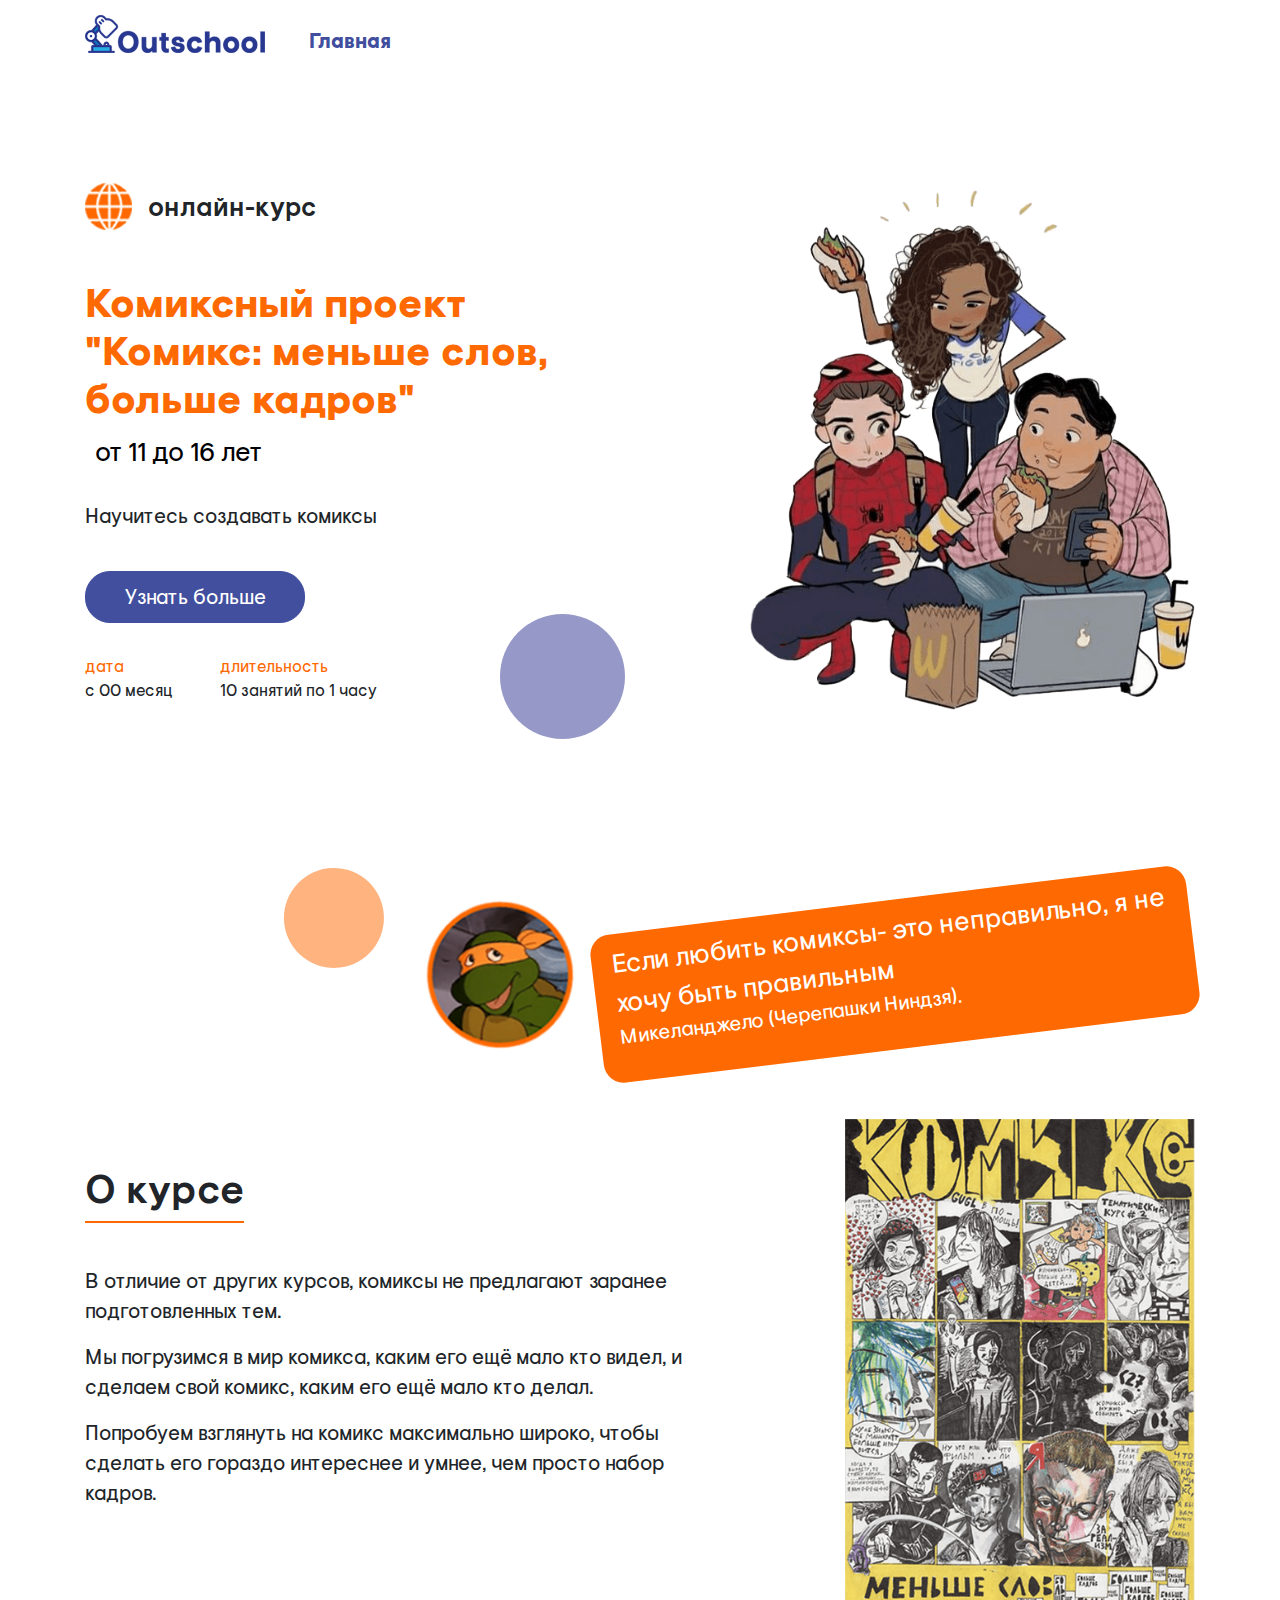
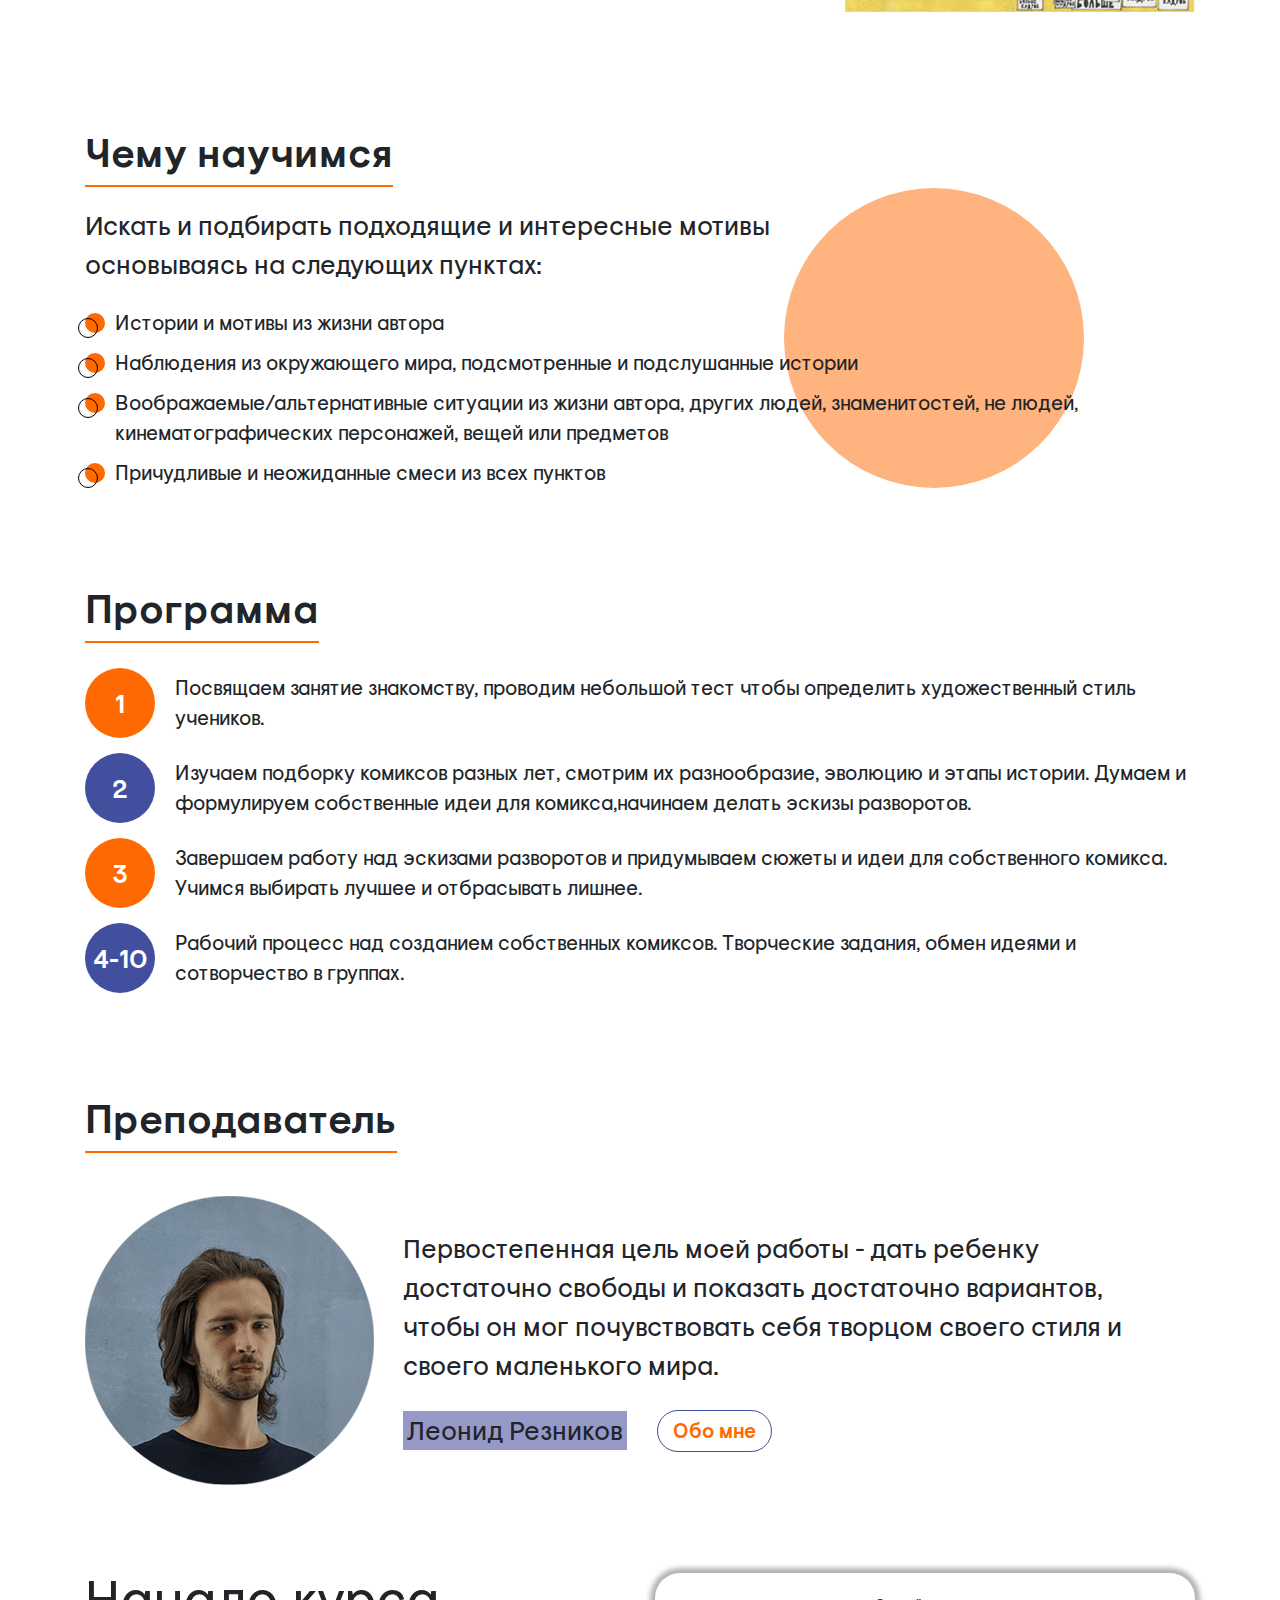
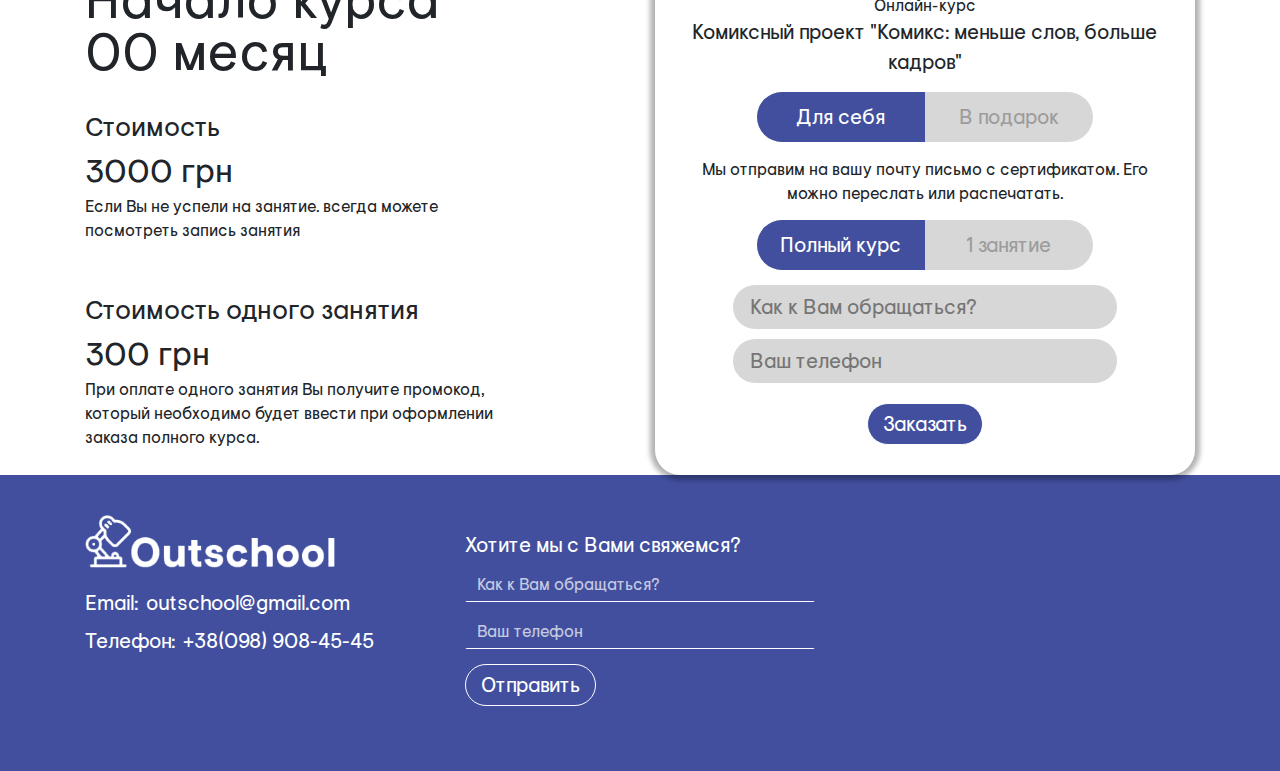
==== commit 5648097e: "commit" ====
--- a/course.html
+++ b/course.html
@@ -244,8 +244,8 @@
 			<div class="container">
 				<div class="row form">
 					<div class="col-md-5 form__desc">
-						<div class="fontSize--title">Начало курса<br/> 00 месяц</div>
-						<div>
+						<div class="form__desc__title">Начало курса<br/> 00 месяц</div>
+						<div class="mb-5">
 							<div class="fontSize--long">Стоимость</div>
 							<div class="fontSize--subtitle">3000 грн</div>
 							<div>
@@ -265,20 +265,85 @@
 						</div>
 					</div>
 					<div class="col-md-6 offset-md-1 form__inputs">
-						<form action="">
+						<form action="" class="forms">
 							<div>Онлайн-курс</div>
-							<div>Комиксный проект "Комикс: меньше слов, больше кадров"</div>
-							<div>
-								<div class="custom-control custom-switch">
-									<input type="checkbox" class="custom-control-input" id="customSwitch1">
-									<label class="custom-control-label" for="customSwitch1">Toggle this switch element</label>
-								</div>
-							</div>
+							<div class="fontSize--medium">Комиксный проект "Комикс: меньше слов, больше кадров"</div>
+							<div class="forms__switch">
+								<div class="forms__switch__item forms__switch__item--active">Для себя</div>
+								<div class="forms__switch__item">В подарок</div>
+							</div>
+							<div>
+								Мы отправим на вашу почту письмо с сертификатом.
+								Его можно переслать или распечатать.
+							</div>
+							<div class="forms__switch">
+								<div class="forms__switch__item forms__switch__item--active">Полный курс</div>
+								<div class="forms__switch__item">1 занятие</div>
+							</div>
+							<input class="forms__input" name="name" type="text" placeholder="Как к Вам обращаться?">
+							<input class="forms__input" name="telephone" type="text" placeholder="Ваш телефон">
+							<button class="btns btns--light">Заказать</button>
 						</form>
 					</div>
 				</div>
 			</div>
 		</section>
 	</main>
+
+	<footer class="footer">
+		<div class="container">
+			<div class="row align-items-center">
+				<div class="col-md-4">
+					<div class="footer__logo">
+						<a href="">
+							<img class="w-100" src="img/logoLight.png" alt="">
+						</a>
+					</div>
+					<div class="footer__item">
+						<div class="d-flex pb-2">
+							<div class="pr-2">
+								Email:
+							</div>
+							<div>
+								<a href="">outschool@gmail.com</a>
+							</div>
+						</div>
+						<div class="d-flex pb-2">
+							<div class="pr-2">
+								Телефон:
+							</div>
+							<div>
+								<a href="">+38(098) 908-45-45</a>
+							</div>
+						</div>
+						<div class="d-flex pb-2">
+							<div>
+								<a href="">
+									<i class="fab fa-facebook-f"></i>
+								</a>
+							</div>
+							<div>
+								<a href="">
+									<i class="fab fa-instagram"></i>
+								</a>							
+							</div>
+						</div>
+					</div>
+				</div>
+				<div class="col-md-4">
+					<div class="subtitle">
+						Хотите мы с Вами свяжемся?
+					</div>
+					<form action="">
+						<input class="footer__input" name="name" type="text" placeholder="Как к Вам обращаться?">
+						<input class="footer__input" name="telephone" type="text" placeholder="Ваш телефон">
+						<button class="btns btns--light">Отправить</button>
+					</form>
+				</div>
+			</div>
+		</div>
+	</footer>
+	
+	<script src="js/main.min.js"></script>
 </body>
 </html>--- a/css/main.min.css
+++ b/css/main.min.css
@@ -1,2 +1,2 @@
-@charset "UTF-8";:root{--blue:#007bff;--indigo:#6610f2;--purple:#6f42c1;--pink:#e83e8c;--red:#cc2eaa;--orange:#fd7e14;--yellow:#ffc107;--green:#2ecc71;--teal:#20c997;--cyan:#17a2b8;--white:#fff;--gray:#6c757d;--gray-dark:#343a40;--primary:#007bff;--secondary:#6c757d;--success:#2ecc71;--info:#17a2b8;--warning:#ffc107;--danger:#cc2eaa;--light:#f8f9fa;--dark:#343a40;--breakpoint-xs:0;--breakpoint-sm:576px;--breakpoint-md:768px;--breakpoint-lg:992px;--breakpoint-xl:1200px;--font-family-sans-serif:-apple-system,BlinkMacSystemFont,"Segoe UI",Roboto,"Helvetica Neue",Arial,"Noto Sans",sans-serif,"Apple Color Emoji","Segoe UI Emoji","Segoe UI Symbol","Noto Color Emoji";--font-family-monospace:SFMono-Regular,Menlo,Monaco,Consolas,"Liberation Mono","Courier New",monospace}*,::after,::before{box-sizing:border-box}html{font-family:sans-serif;line-height:1.15;-webkit-text-size-adjust:100%;-webkit-tap-highlight-color:transparent}article,aside,figcaption,figure,footer,header,hgroup,main,nav,section{display:block}body{margin:0;font-family:-apple-system,BlinkMacSystemFont,"Segoe UI",Roboto,"Helvetica Neue",Arial,"Noto Sans",sans-serif,"Apple Color Emoji","Segoe UI Emoji","Segoe UI Symbol","Noto Color Emoji";font-size:1rem;font-weight:400;line-height:1.5;color:#212529;text-align:left;background-color:#fff}[tabindex="-1"]:focus:not(:focus-visible){outline:0!important}hr{box-sizing:content-box;height:0;overflow:visible}h1,h2,h3,h4,h5,h6{margin-top:0;margin-bottom:.5rem}p{margin-top:0;margin-bottom:1rem}abbr[data-original-title],abbr[title]{text-decoration:underline;-webkit-text-decoration:underline dotted;text-decoration:underline dotted;cursor:help;border-bottom:0;-webkit-text-decoration-skip-ink:none;text-decoration-skip-ink:none}address{margin-bottom:1rem;font-style:normal;line-height:inherit}dl,ol,ul{margin-top:0;margin-bottom:1rem}ol ol,ol ul,ul ol,ul ul{margin-bottom:0}dt{font-weight:700}dd{margin-bottom:.5rem;margin-left:0}blockquote{margin:0 0 1rem}b,strong{font-weight:bolder}small{font-size:80%}sub,sup{position:relative;font-size:75%;line-height:0;vertical-align:baseline}sub{bottom:-.25em}sup{top:-.5em}a{color:#007bff;text-decoration:none;background-color:transparent}a:hover{color:#0056b3;text-decoration:underline}a:not([href]):not([class]){color:inherit;text-decoration:none}a:not([href]):not([class]):hover{color:inherit;text-decoration:none}code,kbd,pre,samp{font-family:SFMono-Regular,Menlo,Monaco,Consolas,"Liberation Mono","Courier New",monospace;font-size:1em}pre{margin-top:0;margin-bottom:1rem;overflow:auto;-ms-overflow-style:scrollbar}figure{margin:0 0 1rem}img{vertical-align:middle;border-style:none}svg{overflow:hidden;vertical-align:middle}table{border-collapse:collapse}caption{padding-top:.75rem;padding-bottom:.75rem;color:#6c757d;text-align:left;caption-side:bottom}th{text-align:inherit}label{display:inline-block;margin-bottom:.5rem}button{border-radius:0}button:focus{outline:1px dotted;outline:5px auto -webkit-focus-ring-color}button,input,optgroup,select,textarea{margin:0;font-family:inherit;font-size:inherit;line-height:inherit}button,input{overflow:visible}button,select{text-transform:none}[role=button]{cursor:pointer}select{word-wrap:normal}[type=button],[type=reset],[type=submit],button{-webkit-appearance:button}[type=button]:not(:disabled),[type=reset]:not(:disabled),[type=submit]:not(:disabled),button:not(:disabled){cursor:pointer}[type=button]::-moz-focus-inner,[type=reset]::-moz-focus-inner,[type=submit]::-moz-focus-inner,button::-moz-focus-inner{padding:0;border-style:none}input[type=checkbox],input[type=radio]{box-sizing:border-box;padding:0}textarea{overflow:auto;resize:vertical}fieldset{min-width:0;padding:0;margin:0;border:0}legend{display:block;width:100%;max-width:100%;padding:0;margin-bottom:.5rem;font-size:1.5rem;line-height:inherit;color:inherit;white-space:normal}progress{vertical-align:baseline}[type=number]::-webkit-inner-spin-button,[type=number]::-webkit-outer-spin-button{height:auto}[type=search]{outline-offset:-2px;-webkit-appearance:none}[type=search]::-webkit-search-decoration{-webkit-appearance:none}::-webkit-file-upload-button{font:inherit;-webkit-appearance:button}output{display:inline-block}summary{display:list-item;cursor:pointer}template{display:none}[hidden]{display:none!important}.h1,.h2,.h3,.h4,.h5,.h6,h1,h2,h3,h4,h5,h6{margin-bottom:.5rem;font-weight:500;line-height:1.2}.h1,h1{font-size:2.5rem}.h2,h2{font-size:2rem}.h3,h3{font-size:1.75rem}.h4,h4{font-size:1.5rem}.h5,h5{font-size:1.25rem}.h6,h6{font-size:1rem}.lead{font-size:1.25rem;font-weight:300}.display-1{font-size:6rem;font-weight:300;line-height:1.2}.display-2{font-size:5.5rem;font-weight:300;line-height:1.2}.display-3{font-size:4.5rem;font-weight:300;line-height:1.2}.display-4{font-size:3.5rem;font-weight:300;line-height:1.2}hr{margin-top:1rem;margin-bottom:1rem;border:0;border-top:1px solid rgba(0,0,0,.1)}.small,small{font-size:80%;font-weight:400}.mark,mark{padding:.2em;background-color:#fcf8e3}.list-unstyled{padding-left:0;list-style:none}.list-inline{padding-left:0;list-style:none}.list-inline-item{display:inline-block}.list-inline-item:not(:last-child){margin-right:.5rem}.initialism{font-size:90%;text-transform:uppercase}.blockquote{margin-bottom:1rem;font-size:1.25rem}.blockquote-footer{display:block;font-size:80%;color:#6c757d}.blockquote-footer::before{content:"\2014\00A0"}.img-fluid{max-width:100%;height:auto}.img-thumbnail{padding:.25rem;background-color:#fff;border:1px solid #dee2e6;border-radius:.25rem;max-width:100%;height:auto}.figure{display:inline-block}.figure-img{margin-bottom:.5rem;line-height:1}.figure-caption{font-size:90%;color:#6c757d}code{font-size:87.5%;color:#e83e8c;word-wrap:break-word}a>code{color:inherit}kbd{padding:.2rem .4rem;font-size:87.5%;color:#fff;background-color:#212529;border-radius:.2rem}kbd kbd{padding:0;font-size:100%;font-weight:700}pre{display:block;font-size:87.5%;color:#212529}pre code{font-size:inherit;color:inherit;word-break:normal}.pre-scrollable{max-height:340px;overflow-y:scroll}.container,.container-fluid,.container-lg,.container-md,.container-sm,.container-xl{width:100%;padding-right:15px;padding-left:15px;margin-right:auto;margin-left:auto}@media (min-width:576px){.container,.container-sm{max-width:540px}}@media (min-width:768px){.container,.container-md,.container-sm{max-width:720px}}@media (min-width:992px){.container,.container-lg,.container-md,.container-sm{max-width:960px}}@media (min-width:1200px){.container,.container-lg,.container-md,.container-sm,.container-xl{max-width:1140px}}.row{display:flex;flex-wrap:wrap;margin-right:-15px;margin-left:-15px}.no-gutters{margin-right:0;margin-left:0}.no-gutters>.col,.no-gutters>[class*=col-]{padding-right:0;padding-left:0}.col,.col-1,.col-10,.col-11,.col-12,.col-2,.col-3,.col-4,.col-5,.col-6,.col-7,.col-8,.col-9,.col-auto,.col-lg,.col-lg-1,.col-lg-10,.col-lg-11,.col-lg-12,.col-lg-2,.col-lg-3,.col-lg-4,.col-lg-5,.col-lg-6,.col-lg-7,.col-lg-8,.col-lg-9,.col-lg-auto,.col-md,.col-md-1,.col-md-10,.col-md-11,.col-md-12,.col-md-2,.col-md-3,.col-md-4,.col-md-5,.col-md-6,.col-md-7,.col-md-8,.col-md-9,.col-md-auto,.col-sm,.col-sm-1,.col-sm-10,.col-sm-11,.col-sm-12,.col-sm-2,.col-sm-3,.col-sm-4,.col-sm-5,.col-sm-6,.col-sm-7,.col-sm-8,.col-sm-9,.col-sm-auto,.col-xl,.col-xl-1,.col-xl-10,.col-xl-11,.col-xl-12,.col-xl-2,.col-xl-3,.col-xl-4,.col-xl-5,.col-xl-6,.col-xl-7,.col-xl-8,.col-xl-9,.col-xl-auto{position:relative;width:100%;padding-right:15px;padding-left:15px}.col{flex-basis:0;flex-grow:1;max-width:100%}.row-cols-1>*{flex:0 0 100%;max-width:100%}.row-cols-2>*{flex:0 0 50%;max-width:50%}.row-cols-3>*{flex:0 0 33.33333%;max-width:33.33333%}.row-cols-4>*{flex:0 0 25%;max-width:25%}.row-cols-5>*{flex:0 0 20%;max-width:20%}.row-cols-6>*{flex:0 0 16.66667%;max-width:16.66667%}.col-auto{flex:0 0 auto;width:auto;max-width:100%}.col-1{flex:0 0 8.33333%;max-width:8.33333%}.col-2{flex:0 0 16.66667%;max-width:16.66667%}.col-3{flex:0 0 25%;max-width:25%}.col-4{flex:0 0 33.33333%;max-width:33.33333%}.col-5{flex:0 0 41.66667%;max-width:41.66667%}.col-6{flex:0 0 50%;max-width:50%}.col-7{flex:0 0 58.33333%;max-width:58.33333%}.col-8{flex:0 0 66.66667%;max-width:66.66667%}.col-9{flex:0 0 75%;max-width:75%}.col-10{flex:0 0 83.33333%;max-width:83.33333%}.col-11{flex:0 0 91.66667%;max-width:91.66667%}.col-12{flex:0 0 100%;max-width:100%}.order-first{order:-1}.order-last{order:13}.order-0{order:0}.order-1{order:1}.order-2{order:2}.order-3{order:3}.order-4{order:4}.order-5{order:5}.order-6{order:6}.order-7{order:7}.order-8{order:8}.order-9{order:9}.order-10{order:10}.order-11{order:11}.order-12{order:12}.offset-1{margin-left:8.33333%}.offset-2{margin-left:16.66667%}.offset-3{margin-left:25%}.offset-4{margin-left:33.33333%}.offset-5{margin-left:41.66667%}.offset-6{margin-left:50%}.offset-7{margin-left:58.33333%}.offset-8{margin-left:66.66667%}.offset-9{margin-left:75%}.offset-10{margin-left:83.33333%}.offset-11{margin-left:91.66667%}@media (min-width:576px){.col-sm{flex-basis:0;flex-grow:1;max-width:100%}.row-cols-sm-1>*{flex:0 0 100%;max-width:100%}.row-cols-sm-2>*{flex:0 0 50%;max-width:50%}.row-cols-sm-3>*{flex:0 0 33.33333%;max-width:33.33333%}.row-cols-sm-4>*{flex:0 0 25%;max-width:25%}.row-cols-sm-5>*{flex:0 0 20%;max-width:20%}.row-cols-sm-6>*{flex:0 0 16.66667%;max-width:16.66667%}.col-sm-auto{flex:0 0 auto;width:auto;max-width:100%}.col-sm-1{flex:0 0 8.33333%;max-width:8.33333%}.col-sm-2{flex:0 0 16.66667%;max-width:16.66667%}.col-sm-3{flex:0 0 25%;max-width:25%}.col-sm-4{flex:0 0 33.33333%;max-width:33.33333%}.col-sm-5{flex:0 0 41.66667%;max-width:41.66667%}.col-sm-6{flex:0 0 50%;max-width:50%}.col-sm-7{flex:0 0 58.33333%;max-width:58.33333%}.col-sm-8{flex:0 0 66.66667%;max-width:66.66667%}.col-sm-9{flex:0 0 75%;max-width:75%}.col-sm-10{flex:0 0 83.33333%;max-width:83.33333%}.col-sm-11{flex:0 0 91.66667%;max-width:91.66667%}.col-sm-12{flex:0 0 100%;max-width:100%}.order-sm-first{order:-1}.order-sm-last{order:13}.order-sm-0{order:0}.order-sm-1{order:1}.order-sm-2{order:2}.order-sm-3{order:3}.order-sm-4{order:4}.order-sm-5{order:5}.order-sm-6{order:6}.order-sm-7{order:7}.order-sm-8{order:8}.order-sm-9{order:9}.order-sm-10{order:10}.order-sm-11{order:11}.order-sm-12{order:12}.offset-sm-0{margin-left:0}.offset-sm-1{margin-left:8.33333%}.offset-sm-2{margin-left:16.66667%}.offset-sm-3{margin-left:25%}.offset-sm-4{margin-left:33.33333%}.offset-sm-5{margin-left:41.66667%}.offset-sm-6{margin-left:50%}.offset-sm-7{margin-left:58.33333%}.offset-sm-8{margin-left:66.66667%}.offset-sm-9{margin-left:75%}.offset-sm-10{margin-left:83.33333%}.offset-sm-11{margin-left:91.66667%}}@media (min-width:768px){.col-md{flex-basis:0;flex-grow:1;max-width:100%}.row-cols-md-1>*{flex:0 0 100%;max-width:100%}.row-cols-md-2>*{flex:0 0 50%;max-width:50%}.row-cols-md-3>*{flex:0 0 33.33333%;max-width:33.33333%}.row-cols-md-4>*{flex:0 0 25%;max-width:25%}.row-cols-md-5>*{flex:0 0 20%;max-width:20%}.row-cols-md-6>*{flex:0 0 16.66667%;max-width:16.66667%}.col-md-auto{flex:0 0 auto;width:auto;max-width:100%}.col-md-1{flex:0 0 8.33333%;max-width:8.33333%}.col-md-2{flex:0 0 16.66667%;max-width:16.66667%}.col-md-3{flex:0 0 25%;max-width:25%}.col-md-4{flex:0 0 33.33333%;max-width:33.33333%}.col-md-5{flex:0 0 41.66667%;max-width:41.66667%}.col-md-6{flex:0 0 50%;max-width:50%}.col-md-7{flex:0 0 58.33333%;max-width:58.33333%}.col-md-8{flex:0 0 66.66667%;max-width:66.66667%}.col-md-9{flex:0 0 75%;max-width:75%}.col-md-10{flex:0 0 83.33333%;max-width:83.33333%}.col-md-11{flex:0 0 91.66667%;max-width:91.66667%}.col-md-12{flex:0 0 100%;max-width:100%}.order-md-first{order:-1}.order-md-last{order:13}.order-md-0{order:0}.order-md-1{order:1}.order-md-2{order:2}.order-md-3{order:3}.order-md-4{order:4}.order-md-5{order:5}.order-md-6{order:6}.order-md-7{order:7}.order-md-8{order:8}.order-md-9{order:9}.order-md-10{order:10}.order-md-11{order:11}.order-md-12{order:12}.offset-md-0{margin-left:0}.offset-md-1{margin-left:8.33333%}.offset-md-2{margin-left:16.66667%}.offset-md-3{margin-left:25%}.offset-md-4{margin-left:33.33333%}.offset-md-5{margin-left:41.66667%}.offset-md-6{margin-left:50%}.offset-md-7{margin-left:58.33333%}.offset-md-8{margin-left:66.66667%}.offset-md-9{margin-left:75%}.offset-md-10{margin-left:83.33333%}.offset-md-11{margin-left:91.66667%}}@media (min-width:992px){.col-lg{flex-basis:0;flex-grow:1;max-width:100%}.row-cols-lg-1>*{flex:0 0 100%;max-width:100%}.row-cols-lg-2>*{flex:0 0 50%;max-width:50%}.row-cols-lg-3>*{flex:0 0 33.33333%;max-width:33.33333%}.row-cols-lg-4>*{flex:0 0 25%;max-width:25%}.row-cols-lg-5>*{flex:0 0 20%;max-width:20%}.row-cols-lg-6>*{flex:0 0 16.66667%;max-width:16.66667%}.col-lg-auto{flex:0 0 auto;width:auto;max-width:100%}.col-lg-1{flex:0 0 8.33333%;max-width:8.33333%}.col-lg-2{flex:0 0 16.66667%;max-width:16.66667%}.col-lg-3{flex:0 0 25%;max-width:25%}.col-lg-4{flex:0 0 33.33333%;max-width:33.33333%}.col-lg-5{flex:0 0 41.66667%;max-width:41.66667%}.col-lg-6{flex:0 0 50%;max-width:50%}.col-lg-7{flex:0 0 58.33333%;max-width:58.33333%}.col-lg-8{flex:0 0 66.66667%;max-width:66.66667%}.col-lg-9{flex:0 0 75%;max-width:75%}.col-lg-10{flex:0 0 83.33333%;max-width:83.33333%}.col-lg-11{flex:0 0 91.66667%;max-width:91.66667%}.col-lg-12{flex:0 0 100%;max-width:100%}.order-lg-first{order:-1}.order-lg-last{order:13}.order-lg-0{order:0}.order-lg-1{order:1}.order-lg-2{order:2}.order-lg-3{order:3}.order-lg-4{order:4}.order-lg-5{order:5}.order-lg-6{order:6}.order-lg-7{order:7}.order-lg-8{order:8}.order-lg-9{order:9}.order-lg-10{order:10}.order-lg-11{order:11}.order-lg-12{order:12}.offset-lg-0{margin-left:0}.offset-lg-1{margin-left:8.33333%}.offset-lg-2{margin-left:16.66667%}.offset-lg-3{margin-left:25%}.offset-lg-4{margin-left:33.33333%}.offset-lg-5{margin-left:41.66667%}.offset-lg-6{margin-left:50%}.offset-lg-7{margin-left:58.33333%}.offset-lg-8{margin-left:66.66667%}.offset-lg-9{margin-left:75%}.offset-lg-10{margin-left:83.33333%}.offset-lg-11{margin-left:91.66667%}}@media (min-width:1200px){.col-xl{flex-basis:0;flex-grow:1;max-width:100%}.row-cols-xl-1>*{flex:0 0 100%;max-width:100%}.row-cols-xl-2>*{flex:0 0 50%;max-width:50%}.row-cols-xl-3>*{flex:0 0 33.33333%;max-width:33.33333%}.row-cols-xl-4>*{flex:0 0 25%;max-width:25%}.row-cols-xl-5>*{flex:0 0 20%;max-width:20%}.row-cols-xl-6>*{flex:0 0 16.66667%;max-width:16.66667%}.col-xl-auto{flex:0 0 auto;width:auto;max-width:100%}.col-xl-1{flex:0 0 8.33333%;max-width:8.33333%}.col-xl-2{flex:0 0 16.66667%;max-width:16.66667%}.col-xl-3{flex:0 0 25%;max-width:25%}.col-xl-4{flex:0 0 33.33333%;max-width:33.33333%}.col-xl-5{flex:0 0 41.66667%;max-width:41.66667%}.col-xl-6{flex:0 0 50%;max-width:50%}.col-xl-7{flex:0 0 58.33333%;max-width:58.33333%}.col-xl-8{flex:0 0 66.66667%;max-width:66.66667%}.col-xl-9{flex:0 0 75%;max-width:75%}.col-xl-10{flex:0 0 83.33333%;max-width:83.33333%}.col-xl-11{flex:0 0 91.66667%;max-width:91.66667%}.col-xl-12{flex:0 0 100%;max-width:100%}.order-xl-first{order:-1}.order-xl-last{order:13}.order-xl-0{order:0}.order-xl-1{order:1}.order-xl-2{order:2}.order-xl-3{order:3}.order-xl-4{order:4}.order-xl-5{order:5}.order-xl-6{order:6}.order-xl-7{order:7}.order-xl-8{order:8}.order-xl-9{order:9}.order-xl-10{order:10}.order-xl-11{order:11}.order-xl-12{order:12}.offset-xl-0{margin-left:0}.offset-xl-1{margin-left:8.33333%}.offset-xl-2{margin-left:16.66667%}.offset-xl-3{margin-left:25%}.offset-xl-4{margin-left:33.33333%}.offset-xl-5{margin-left:41.66667%}.offset-xl-6{margin-left:50%}.offset-xl-7{margin-left:58.33333%}.offset-xl-8{margin-left:66.66667%}.offset-xl-9{margin-left:75%}.offset-xl-10{margin-left:83.33333%}.offset-xl-11{margin-left:91.66667%}}.table{width:100%;margin-bottom:1rem;color:#212529}.table td,.table th{padding:.75rem;vertical-align:top;border-top:1px solid #dee2e6}.table thead th{vertical-align:bottom;border-bottom:2px solid #dee2e6}.table tbody+tbody{border-top:2px solid #dee2e6}.table-sm td,.table-sm th{padding:.3rem}.table-bordered{border:1px solid #dee2e6}.table-bordered td,.table-bordered th{border:1px solid #dee2e6}.table-bordered thead td,.table-bordered thead th{border-bottom-width:2px}.table-borderless tbody+tbody,.table-borderless td,.table-borderless th,.table-borderless thead th{border:0}.table-striped tbody tr:nth-of-type(odd){background-color:rgba(0,0,0,.05)}.table-hover tbody tr:hover{color:#212529;background-color:rgba(0,0,0,.075)}.table-primary,.table-primary>td,.table-primary>th{background-color:#b8daff}.table-primary tbody+tbody,.table-primary td,.table-primary th,.table-primary thead th{border-color:#7abaff}.table-hover .table-primary:hover{background-color:#9fcdff}.table-hover .table-primary:hover>td,.table-hover .table-primary:hover>th{background-color:#9fcdff}.table-secondary,.table-secondary>td,.table-secondary>th{background-color:#d6d8db}.table-secondary tbody+tbody,.table-secondary td,.table-secondary th,.table-secondary thead th{border-color:#b3b7bb}.table-hover .table-secondary:hover{background-color:#c8cbcf}.table-hover .table-secondary:hover>td,.table-hover .table-secondary:hover>th{background-color:#c8cbcf}.table-success,.table-success>td,.table-success>th{background-color:#c4f1d7}.table-success tbody+tbody,.table-success td,.table-success th,.table-success thead th{border-color:#92e4b5}.table-hover .table-success:hover{background-color:#afecc9}.table-hover .table-success:hover>td,.table-hover .table-success:hover>th{background-color:#afecc9}.table-info,.table-info>td,.table-info>th{background-color:#bee5eb}.table-info tbody+tbody,.table-info td,.table-info th,.table-info thead th{border-color:#86cfda}.table-hover .table-info:hover{background-color:#abdde5}.table-hover .table-info:hover>td,.table-hover .table-info:hover>th{background-color:#abdde5}.table-warning,.table-warning>td,.table-warning>th{background-color:#ffeeba}.table-warning tbody+tbody,.table-warning td,.table-warning th,.table-warning thead th{border-color:#ffdf7e}.table-hover .table-warning:hover{background-color:#ffe8a1}.table-hover .table-warning:hover>td,.table-hover .table-warning:hover>th{background-color:#ffe8a1}.table-danger,.table-danger>td,.table-danger>th{background-color:#f1c4e7}.table-danger tbody+tbody,.table-danger td,.table-danger th,.table-danger thead th{border-color:#e492d3}.table-hover .table-danger:hover{background-color:#ecafdf}.table-hover .table-danger:hover>td,.table-hover .table-danger:hover>th{background-color:#ecafdf}.table-light,.table-light>td,.table-light>th{background-color:#fdfdfe}.table-light tbody+tbody,.table-light td,.table-light th,.table-light thead th{border-color:#fbfcfc}.table-hover .table-light:hover{background-color:#ececf6}.table-hover .table-light:hover>td,.table-hover .table-light:hover>th{background-color:#ececf6}.table-dark,.table-dark>td,.table-dark>th{background-color:#c6c8ca}.table-dark tbody+tbody,.table-dark td,.table-dark th,.table-dark thead th{border-color:#95999c}.table-hover .table-dark:hover{background-color:#b9bbbe}.table-hover .table-dark:hover>td,.table-hover .table-dark:hover>th{background-color:#b9bbbe}.table-active,.table-active>td,.table-active>th{background-color:rgba(0,0,0,.075)}.table-hover .table-active:hover{background-color:rgba(0,0,0,.075)}.table-hover .table-active:hover>td,.table-hover .table-active:hover>th{background-color:rgba(0,0,0,.075)}.table .thead-dark th{color:#fff;background-color:#343a40;border-color:#454d55}.table .thead-light th{color:#495057;background-color:#e9ecef;border-color:#dee2e6}.table-dark{color:#fff;background-color:#343a40}.table-dark td,.table-dark th,.table-dark thead th{border-color:#454d55}.table-dark.table-bordered{border:0}.table-dark.table-striped tbody tr:nth-of-type(odd){background-color:rgba(255,255,255,.05)}.table-dark.table-hover tbody tr:hover{color:#fff;background-color:rgba(255,255,255,.075)}@media (max-width:575.98px){.table-responsive-sm{display:block;width:100%;overflow-x:auto;-webkit-overflow-scrolling:touch}.table-responsive-sm>.table-bordered{border:0}}@media (max-width:767.98px){.table-responsive-md{display:block;width:100%;overflow-x:auto;-webkit-overflow-scrolling:touch}.table-responsive-md>.table-bordered{border:0}}@media (max-width:991.98px){.table-responsive-lg{display:block;width:100%;overflow-x:auto;-webkit-overflow-scrolling:touch}.table-responsive-lg>.table-bordered{border:0}}@media (max-width:1199.98px){.table-responsive-xl{display:block;width:100%;overflow-x:auto;-webkit-overflow-scrolling:touch}.table-responsive-xl>.table-bordered{border:0}}.table-responsive{display:block;width:100%;overflow-x:auto;-webkit-overflow-scrolling:touch}.table-responsive>.table-bordered{border:0}.form-control{display:block;width:100%;height:calc(1.5em + .75rem + 2px);padding:.375rem .75rem;font-size:1rem;font-weight:400;line-height:1.5;color:#495057;background-color:#fff;background-clip:padding-box;border:1px solid #ced4da;border-radius:.25rem;transition:border-color .15s ease-in-out,box-shadow .15s ease-in-out}@media (prefers-reduced-motion:reduce){.form-control{transition:none}}.form-control::-ms-expand{background-color:transparent;border:0}.form-control:-moz-focusring{color:transparent;text-shadow:0 0 0 #495057}.form-control:focus{color:#495057;background-color:#fff;border-color:#80bdff;outline:0;box-shadow:0 0 0 .2rem rgba(0,123,255,.25)}.form-control::-moz-placeholder{color:#6c757d;opacity:1}.form-control:-ms-input-placeholder{color:#6c757d;opacity:1}.form-control::-ms-input-placeholder{color:#6c757d;opacity:1}.form-control::placeholder{color:#6c757d;opacity:1}.form-control:disabled,.form-control[readonly]{background-color:#e9ecef;opacity:1}input[type=date].form-control,input[type=datetime-local].form-control,input[type=month].form-control,input[type=time].form-control{-webkit-appearance:none;-moz-appearance:none;appearance:none}select.form-control:focus::-ms-value{color:#495057;background-color:#fff}.form-control-file,.form-control-range{display:block;width:100%}.col-form-label{padding-top:calc(.375rem + 1px);padding-bottom:calc(.375rem + 1px);margin-bottom:0;font-size:inherit;line-height:1.5}.col-form-label-lg{padding-top:calc(.5rem + 1px);padding-bottom:calc(.5rem + 1px);font-size:1.25rem;line-height:1.5}.col-form-label-sm{padding-top:calc(.25rem + 1px);padding-bottom:calc(.25rem + 1px);font-size:.875rem;line-height:1.5}.form-control-plaintext{display:block;width:100%;padding:.375rem 0;margin-bottom:0;font-size:1rem;line-height:1.5;color:#212529;background-color:transparent;border:solid transparent;border-width:1px 0}.form-control-plaintext.form-control-lg,.form-control-plaintext.form-control-sm{padding-right:0;padding-left:0}.form-control-sm{height:calc(1.5em + .5rem + 2px);padding:.25rem .5rem;font-size:.875rem;line-height:1.5;border-radius:.2rem}.form-control-lg{height:calc(1.5em + 1rem + 2px);padding:.5rem 1rem;font-size:1.25rem;line-height:1.5;border-radius:.3rem}select.form-control[multiple],select.form-control[size]{height:auto}textarea.form-control{height:auto}.form-group{margin-bottom:1rem}.form-text{display:block;margin-top:.25rem}.form-row{display:flex;flex-wrap:wrap;margin-right:-5px;margin-left:-5px}.form-row>.col,.form-row>[class*=col-]{padding-right:5px;padding-left:5px}.form-check{position:relative;display:block;padding-left:1.25rem}.form-check-input{position:absolute;margin-top:.3rem;margin-left:-1.25rem}.form-check-input:disabled~.form-check-label,.form-check-input[disabled]~.form-check-label{color:#6c757d}.form-check-label{margin-bottom:0}.form-check-inline{display:inline-flex;align-items:center;padding-left:0;margin-right:.75rem}.form-check-inline .form-check-input{position:static;margin-top:0;margin-right:.3125rem;margin-left:0}.valid-feedback{display:none;width:100%;margin-top:.25rem;font-size:80%;color:#2ecc71}.valid-tooltip{position:absolute;top:100%;left:0;z-index:5;display:none;max-width:100%;padding:.25rem .5rem;margin-top:.1rem;font-size:.875rem;line-height:1.5;color:#fff;background-color:rgba(46,204,113,.9);border-radius:.25rem}.is-valid~.valid-feedback,.is-valid~.valid-tooltip,.was-validated :valid~.valid-feedback,.was-validated :valid~.valid-tooltip{display:block}.form-control.is-valid,.was-validated .form-control:valid{border-color:#2ecc71;padding-right:calc(1.5em + .75rem);background-image:url("data:image/svg+xml,%3csvg xmlns='http://www.w3.org/2000/svg' width='8' height='8' viewBox='0 0 8 8'%3e%3cpath fill='%232ecc71' d='M2.3 6.73L.6 4.53c-.4-1.04.46-1.4 1.1-.8l1.1 1.4 3.4-3.8c.6-.63 1.6-.27 1.2.7l-4 4.6c-.43.5-.8.4-1.1.1z'/%3e%3c/svg%3e");background-repeat:no-repeat;background-position:right calc(.375em + .1875rem) center;background-size:calc(.75em + .375rem) calc(.75em + .375rem)}.form-control.is-valid:focus,.was-validated .form-control:valid:focus{border-color:#2ecc71;box-shadow:0 0 0 .2rem rgba(46,204,113,.25)}.was-validated textarea.form-control:valid,textarea.form-control.is-valid{padding-right:calc(1.5em + .75rem);background-position:top calc(.375em + .1875rem) right calc(.375em + .1875rem)}.custom-select.is-valid,.was-validated .custom-select:valid{border-color:#2ecc71;padding-right:calc(.75em + 2.3125rem);background:url("data:image/svg+xml,%3csvg xmlns='http://www.w3.org/2000/svg' width='4' height='5' viewBox='0 0 4 5'%3e%3cpath fill='%23343a40' d='M2 0L0 2h4zm0 5L0 3h4z'/%3e%3c/svg%3e") no-repeat right .75rem center/8px 10px,url("data:image/svg+xml,%3csvg xmlns='http://www.w3.org/2000/svg' width='8' height='8' viewBox='0 0 8 8'%3e%3cpath fill='%232ecc71' d='M2.3 6.73L.6 4.53c-.4-1.04.46-1.4 1.1-.8l1.1 1.4 3.4-3.8c.6-.63 1.6-.27 1.2.7l-4 4.6c-.43.5-.8.4-1.1.1z'/%3e%3c/svg%3e") #fff no-repeat center right 1.75rem/calc(.75em + .375rem) calc(.75em + .375rem)}.custom-select.is-valid:focus,.was-validated .custom-select:valid:focus{border-color:#2ecc71;box-shadow:0 0 0 .2rem rgba(46,204,113,.25)}.form-check-input.is-valid~.form-check-label,.was-validated .form-check-input:valid~.form-check-label{color:#2ecc71}.form-check-input.is-valid~.valid-feedback,.form-check-input.is-valid~.valid-tooltip,.was-validated .form-check-input:valid~.valid-feedback,.was-validated .form-check-input:valid~.valid-tooltip{display:block}.custom-control-input.is-valid~.custom-control-label,.was-validated .custom-control-input:valid~.custom-control-label{color:#2ecc71}.custom-control-input.is-valid~.custom-control-label::before,.was-validated .custom-control-input:valid~.custom-control-label::before{border-color:#2ecc71}.custom-control-input.is-valid:checked~.custom-control-label::before,.was-validated .custom-control-input:valid:checked~.custom-control-label::before{border-color:#54d98c;background-color:#54d98c}.custom-control-input.is-valid:focus~.custom-control-label::before,.was-validated .custom-control-input:valid:focus~.custom-control-label::before{box-shadow:0 0 0 .2rem rgba(46,204,113,.25)}.custom-control-input.is-valid:focus:not(:checked)~.custom-control-label::before,.was-validated .custom-control-input:valid:focus:not(:checked)~.custom-control-label::before{border-color:#2ecc71}.custom-file-input.is-valid~.custom-file-label,.was-validated .custom-file-input:valid~.custom-file-label{border-color:#2ecc71}.custom-file-input.is-valid:focus~.custom-file-label,.was-validated .custom-file-input:valid:focus~.custom-file-label{border-color:#2ecc71;box-shadow:0 0 0 .2rem rgba(46,204,113,.25)}.invalid-feedback{display:none;width:100%;margin-top:.25rem;font-size:80%;color:#cc2eaa}.invalid-tooltip{position:absolute;top:100%;left:0;z-index:5;display:none;max-width:100%;padding:.25rem .5rem;margin-top:.1rem;font-size:.875rem;line-height:1.5;color:#fff;background-color:rgba(204,46,170,.9);border-radius:.25rem}.is-invalid~.invalid-feedback,.is-invalid~.invalid-tooltip,.was-validated :invalid~.invalid-feedback,.was-validated :invalid~.invalid-tooltip{display:block}.form-control.is-invalid,.was-validated .form-control:invalid{border-color:#cc2eaa;padding-right:calc(1.5em + .75rem);background-image:url("data:image/svg+xml,%3csvg xmlns='http://www.w3.org/2000/svg' width='12' height='12' fill='none' stroke='%23cc2eaa' viewBox='0 0 12 12'%3e%3ccircle cx='6' cy='6' r='4.5'/%3e%3cpath stroke-linejoin='round' d='M5.8 3.6h.4L6 6.5z'/%3e%3ccircle cx='6' cy='8.2' r='.6' fill='%23cc2eaa' stroke='none'/%3e%3c/svg%3e");background-repeat:no-repeat;background-position:right calc(.375em + .1875rem) center;background-size:calc(.75em + .375rem) calc(.75em + .375rem)}.form-control.is-invalid:focus,.was-validated .form-control:invalid:focus{border-color:#cc2eaa;box-shadow:0 0 0 .2rem rgba(204,46,170,.25)}.was-validated textarea.form-control:invalid,textarea.form-control.is-invalid{padding-right:calc(1.5em + .75rem);background-position:top calc(.375em + .1875rem) right calc(.375em + .1875rem)}.custom-select.is-invalid,.was-validated .custom-select:invalid{border-color:#cc2eaa;padding-right:calc(.75em + 2.3125rem);background:url("data:image/svg+xml,%3csvg xmlns='http://www.w3.org/2000/svg' width='4' height='5' viewBox='0 0 4 5'%3e%3cpath fill='%23343a40' d='M2 0L0 2h4zm0 5L0 3h4z'/%3e%3c/svg%3e") no-repeat right .75rem center/8px 10px,url("data:image/svg+xml,%3csvg xmlns='http://www.w3.org/2000/svg' width='12' height='12' fill='none' stroke='%23cc2eaa' viewBox='0 0 12 12'%3e%3ccircle cx='6' cy='6' r='4.5'/%3e%3cpath stroke-linejoin='round' d='M5.8 3.6h.4L6 6.5z'/%3e%3ccircle cx='6' cy='8.2' r='.6' fill='%23cc2eaa' stroke='none'/%3e%3c/svg%3e") #fff no-repeat center right 1.75rem/calc(.75em + .375rem) calc(.75em + .375rem)}.custom-select.is-invalid:focus,.was-validated .custom-select:invalid:focus{border-color:#cc2eaa;box-shadow:0 0 0 .2rem rgba(204,46,170,.25)}.form-check-input.is-invalid~.form-check-label,.was-validated .form-check-input:invalid~.form-check-label{color:#cc2eaa}.form-check-input.is-invalid~.invalid-feedback,.form-check-input.is-invalid~.invalid-tooltip,.was-validated .form-check-input:invalid~.invalid-feedback,.was-validated .form-check-input:invalid~.invalid-tooltip{display:block}.custom-control-input.is-invalid~.custom-control-label,.was-validated .custom-control-input:invalid~.custom-control-label{color:#cc2eaa}.custom-control-input.is-invalid~.custom-control-label::before,.was-validated .custom-control-input:invalid~.custom-control-label::before{border-color:#cc2eaa}.custom-control-input.is-invalid:checked~.custom-control-label::before,.was-validated .custom-control-input:invalid:checked~.custom-control-label::before{border-color:#d954bc;background-color:#d954bc}.custom-control-input.is-invalid:focus~.custom-control-label::before,.was-validated .custom-control-input:invalid:focus~.custom-control-label::before{box-shadow:0 0 0 .2rem rgba(204,46,170,.25)}.custom-control-input.is-invalid:focus:not(:checked)~.custom-control-label::before,.was-validated .custom-control-input:invalid:focus:not(:checked)~.custom-control-label::before{border-color:#cc2eaa}.custom-file-input.is-invalid~.custom-file-label,.was-validated .custom-file-input:invalid~.custom-file-label{border-color:#cc2eaa}.custom-file-input.is-invalid:focus~.custom-file-label,.was-validated .custom-file-input:invalid:focus~.custom-file-label{border-color:#cc2eaa;box-shadow:0 0 0 .2rem rgba(204,46,170,.25)}.form-inline{display:flex;flex-flow:row wrap;align-items:center}.form-inline .form-check{width:100%}@media (min-width:576px){.form-inline label{display:flex;align-items:center;justify-content:center;margin-bottom:0}.form-inline .form-group{display:flex;flex:0 0 auto;flex-flow:row wrap;align-items:center;margin-bottom:0}.form-inline .form-control{display:inline-block;width:auto;vertical-align:middle}.form-inline .form-control-plaintext{display:inline-block}.form-inline .custom-select,.form-inline .input-group{width:auto}.form-inline .form-check{display:flex;align-items:center;justify-content:center;width:auto;padding-left:0}.form-inline .form-check-input{position:relative;flex-shrink:0;margin-top:0;margin-right:.25rem;margin-left:0}.form-inline .custom-control{align-items:center;justify-content:center}.form-inline .custom-control-label{margin-bottom:0}}.btn{display:inline-block;font-weight:400;color:#212529;text-align:center;vertical-align:middle;-webkit-user-select:none;-moz-user-select:none;-ms-user-select:none;user-select:none;background-color:transparent;border:1px solid transparent;padding:.375rem .75rem;font-size:1rem;line-height:1.5;border-radius:.25rem;transition:color .15s ease-in-out,background-color .15s ease-in-out,border-color .15s ease-in-out,box-shadow .15s ease-in-out}@media (prefers-reduced-motion:reduce){.btn{transition:none}}.btn:hover{color:#212529;text-decoration:none}.btn.focus,.btn:focus{outline:0;box-shadow:0 0 0 .2rem rgba(0,123,255,.25)}.btn.disabled,.btn:disabled{opacity:.65}.btn:not(:disabled):not(.disabled){cursor:pointer}a.btn.disabled,fieldset:disabled a.btn{pointer-events:none}.btn-primary{color:#fff;background-color:#007bff;border-color:#007bff}.btn-primary:hover{color:#fff;background-color:#0069d9;border-color:#0062cc}.btn-primary.focus,.btn-primary:focus{color:#fff;background-color:#0069d9;border-color:#0062cc;box-shadow:0 0 0 .2rem rgba(38,143,255,.5)}.btn-primary.disabled,.btn-primary:disabled{color:#fff;background-color:#007bff;border-color:#007bff}.btn-primary:not(:disabled):not(.disabled).active,.btn-primary:not(:disabled):not(.disabled):active,.show>.btn-primary.dropdown-toggle{color:#fff;background-color:#0062cc;border-color:#005cbf}.btn-primary:not(:disabled):not(.disabled).active:focus,.btn-primary:not(:disabled):not(.disabled):active:focus,.show>.btn-primary.dropdown-toggle:focus{box-shadow:0 0 0 .2rem rgba(38,143,255,.5)}.btn-secondary{color:#fff;background-color:#6c757d;border-color:#6c757d}.btn-secondary:hover{color:#fff;background-color:#5a6268;border-color:#545b62}.btn-secondary.focus,.btn-secondary:focus{color:#fff;background-color:#5a6268;border-color:#545b62;box-shadow:0 0 0 .2rem rgba(130,138,145,.5)}.btn-secondary.disabled,.btn-secondary:disabled{color:#fff;background-color:#6c757d;border-color:#6c757d}.btn-secondary:not(:disabled):not(.disabled).active,.btn-secondary:not(:disabled):not(.disabled):active,.show>.btn-secondary.dropdown-toggle{color:#fff;background-color:#545b62;border-color:#4e555b}.btn-secondary:not(:disabled):not(.disabled).active:focus,.btn-secondary:not(:disabled):not(.disabled):active:focus,.show>.btn-secondary.dropdown-toggle:focus{box-shadow:0 0 0 .2rem rgba(130,138,145,.5)}.btn-success{color:#fff;background-color:#2ecc71;border-color:#2ecc71}.btn-success:hover{color:#fff;background-color:#27ad60;border-color:#25a25a}.btn-success.focus,.btn-success:focus{color:#fff;background-color:#27ad60;border-color:#25a25a;box-shadow:0 0 0 .2rem rgba(77,212,134,.5)}.btn-success.disabled,.btn-success:disabled{color:#fff;background-color:#2ecc71;border-color:#2ecc71}.btn-success:not(:disabled):not(.disabled).active,.btn-success:not(:disabled):not(.disabled):active,.show>.btn-success.dropdown-toggle{color:#fff;background-color:#25a25a;border-color:#229854}.btn-success:not(:disabled):not(.disabled).active:focus,.btn-success:not(:disabled):not(.disabled):active:focus,.show>.btn-success.dropdown-toggle:focus{box-shadow:0 0 0 .2rem rgba(77,212,134,.5)}.btn-info{color:#fff;background-color:#17a2b8;border-color:#17a2b8}.btn-info:hover{color:#fff;background-color:#138496;border-color:#117a8b}.btn-info.focus,.btn-info:focus{color:#fff;background-color:#138496;border-color:#117a8b;box-shadow:0 0 0 .2rem rgba(58,176,195,.5)}.btn-info.disabled,.btn-info:disabled{color:#fff;background-color:#17a2b8;border-color:#17a2b8}.btn-info:not(:disabled):not(.disabled).active,.btn-info:not(:disabled):not(.disabled):active,.show>.btn-info.dropdown-toggle{color:#fff;background-color:#117a8b;border-color:#10707f}.btn-info:not(:disabled):not(.disabled).active:focus,.btn-info:not(:disabled):not(.disabled):active:focus,.show>.btn-info.dropdown-toggle:focus{box-shadow:0 0 0 .2rem rgba(58,176,195,.5)}.btn-warning{color:#212529;background-color:#ffc107;border-color:#ffc107}.btn-warning:hover{color:#212529;background-color:#e0a800;border-color:#d39e00}.btn-warning.focus,.btn-warning:focus{color:#212529;background-color:#e0a800;border-color:#d39e00;box-shadow:0 0 0 .2rem rgba(222,170,12,.5)}.btn-warning.disabled,.btn-warning:disabled{color:#212529;background-color:#ffc107;border-color:#ffc107}.btn-warning:not(:disabled):not(.disabled).active,.btn-warning:not(:disabled):not(.disabled):active,.show>.btn-warning.dropdown-toggle{color:#212529;background-color:#d39e00;border-color:#c69500}.btn-warning:not(:disabled):not(.disabled).active:focus,.btn-warning:not(:disabled):not(.disabled):active:focus,.show>.btn-warning.dropdown-toggle:focus{box-shadow:0 0 0 .2rem rgba(222,170,12,.5)}.btn-danger{color:#fff;background-color:#cc2eaa;border-color:#cc2eaa}.btn-danger:hover{color:#fff;background-color:#ad2790;border-color:#a22587}.btn-danger.focus,.btn-danger:focus{color:#fff;background-color:#ad2790;border-color:#a22587;box-shadow:0 0 0 .2rem rgba(212,77,183,.5)}.btn-danger.disabled,.btn-danger:disabled{color:#fff;background-color:#cc2eaa;border-color:#cc2eaa}.btn-danger:not(:disabled):not(.disabled).active,.btn-danger:not(:disabled):not(.disabled):active,.show>.btn-danger.dropdown-toggle{color:#fff;background-color:#a22587;border-color:#98227f}.btn-danger:not(:disabled):not(.disabled).active:focus,.btn-danger:not(:disabled):not(.disabled):active:focus,.show>.btn-danger.dropdown-toggle:focus{box-shadow:0 0 0 .2rem rgba(212,77,183,.5)}.btn-light{color:#212529;background-color:#f8f9fa;border-color:#f8f9fa}.btn-light:hover{color:#212529;background-color:#e2e6ea;border-color:#dae0e5}.btn-light.focus,.btn-light:focus{color:#212529;background-color:#e2e6ea;border-color:#dae0e5;box-shadow:0 0 0 .2rem rgba(216,217,219,.5)}.btn-light.disabled,.btn-light:disabled{color:#212529;background-color:#f8f9fa;border-color:#f8f9fa}.btn-light:not(:disabled):not(.disabled).active,.btn-light:not(:disabled):not(.disabled):active,.show>.btn-light.dropdown-toggle{color:#212529;background-color:#dae0e5;border-color:#d3d9df}.btn-light:not(:disabled):not(.disabled).active:focus,.btn-light:not(:disabled):not(.disabled):active:focus,.show>.btn-light.dropdown-toggle:focus{box-shadow:0 0 0 .2rem rgba(216,217,219,.5)}.btn-dark{color:#fff;background-color:#343a40;border-color:#343a40}.btn-dark:hover{color:#fff;background-color:#23272b;border-color:#1d2124}.btn-dark.focus,.btn-dark:focus{color:#fff;background-color:#23272b;border-color:#1d2124;box-shadow:0 0 0 .2rem rgba(82,88,93,.5)}.btn-dark.disabled,.btn-dark:disabled{color:#fff;background-color:#343a40;border-color:#343a40}.btn-dark:not(:disabled):not(.disabled).active,.btn-dark:not(:disabled):not(.disabled):active,.show>.btn-dark.dropdown-toggle{color:#fff;background-color:#1d2124;border-color:#171a1d}.btn-dark:not(:disabled):not(.disabled).active:focus,.btn-dark:not(:disabled):not(.disabled):active:focus,.show>.btn-dark.dropdown-toggle:focus{box-shadow:0 0 0 .2rem rgba(82,88,93,.5)}.btn-outline-primary{color:#007bff;border-color:#007bff}.btn-outline-primary:hover{color:#fff;background-color:#007bff;border-color:#007bff}.btn-outline-primary.focus,.btn-outline-primary:focus{box-shadow:0 0 0 .2rem rgba(0,123,255,.5)}.btn-outline-primary.disabled,.btn-outline-primary:disabled{color:#007bff;background-color:transparent}.btn-outline-primary:not(:disabled):not(.disabled).active,.btn-outline-primary:not(:disabled):not(.disabled):active,.show>.btn-outline-primary.dropdown-toggle{color:#fff;background-color:#007bff;border-color:#007bff}.btn-outline-primary:not(:disabled):not(.disabled).active:focus,.btn-outline-primary:not(:disabled):not(.disabled):active:focus,.show>.btn-outline-primary.dropdown-toggle:focus{box-shadow:0 0 0 .2rem rgba(0,123,255,.5)}.btn-outline-secondary{color:#6c757d;border-color:#6c757d}.btn-outline-secondary:hover{color:#fff;background-color:#6c757d;border-color:#6c757d}.btn-outline-secondary.focus,.btn-outline-secondary:focus{box-shadow:0 0 0 .2rem rgba(108,117,125,.5)}.btn-outline-secondary.disabled,.btn-outline-secondary:disabled{color:#6c757d;background-color:transparent}.btn-outline-secondary:not(:disabled):not(.disabled).active,.btn-outline-secondary:not(:disabled):not(.disabled):active,.show>.btn-outline-secondary.dropdown-toggle{color:#fff;background-color:#6c757d;border-color:#6c757d}.btn-outline-secondary:not(:disabled):not(.disabled).active:focus,.btn-outline-secondary:not(:disabled):not(.disabled):active:focus,.show>.btn-outline-secondary.dropdown-toggle:focus{box-shadow:0 0 0 .2rem rgba(108,117,125,.5)}.btn-outline-success{color:#2ecc71;border-color:#2ecc71}.btn-outline-success:hover{color:#fff;background-color:#2ecc71;border-color:#2ecc71}.btn-outline-success.focus,.btn-outline-success:focus{box-shadow:0 0 0 .2rem rgba(46,204,113,.5)}.btn-outline-success.disabled,.btn-outline-success:disabled{color:#2ecc71;background-color:transparent}.btn-outline-success:not(:disabled):not(.disabled).active,.btn-outline-success:not(:disabled):not(.disabled):active,.show>.btn-outline-success.dropdown-toggle{color:#fff;background-color:#2ecc71;border-color:#2ecc71}.btn-outline-success:not(:disabled):not(.disabled).active:focus,.btn-outline-success:not(:disabled):not(.disabled):active:focus,.show>.btn-outline-success.dropdown-toggle:focus{box-shadow:0 0 0 .2rem rgba(46,204,113,.5)}.btn-outline-info{color:#17a2b8;border-color:#17a2b8}.btn-outline-info:hover{color:#fff;background-color:#17a2b8;border-color:#17a2b8}.btn-outline-info.focus,.btn-outline-info:focus{box-shadow:0 0 0 .2rem rgba(23,162,184,.5)}.btn-outline-info.disabled,.btn-outline-info:disabled{color:#17a2b8;background-color:transparent}.btn-outline-info:not(:disabled):not(.disabled).active,.btn-outline-info:not(:disabled):not(.disabled):active,.show>.btn-outline-info.dropdown-toggle{color:#fff;background-color:#17a2b8;border-color:#17a2b8}.btn-outline-info:not(:disabled):not(.disabled).active:focus,.btn-outline-info:not(:disabled):not(.disabled):active:focus,.show>.btn-outline-info.dropdown-toggle:focus{box-shadow:0 0 0 .2rem rgba(23,162,184,.5)}.btn-outline-warning{color:#ffc107;border-color:#ffc107}.btn-outline-warning:hover{color:#212529;background-color:#ffc107;border-color:#ffc107}.btn-outline-warning.focus,.btn-outline-warning:focus{box-shadow:0 0 0 .2rem rgba(255,193,7,.5)}.btn-outline-warning.disabled,.btn-outline-warning:disabled{color:#ffc107;background-color:transparent}.btn-outline-warning:not(:disabled):not(.disabled).active,.btn-outline-warning:not(:disabled):not(.disabled):active,.show>.btn-outline-warning.dropdown-toggle{color:#212529;background-color:#ffc107;border-color:#ffc107}.btn-outline-warning:not(:disabled):not(.disabled).active:focus,.btn-outline-warning:not(:disabled):not(.disabled):active:focus,.show>.btn-outline-warning.dropdown-toggle:focus{box-shadow:0 0 0 .2rem rgba(255,193,7,.5)}.btn-outline-danger{color:#cc2eaa;border-color:#cc2eaa}.btn-outline-danger:hover{color:#fff;background-color:#cc2eaa;border-color:#cc2eaa}.btn-outline-danger.focus,.btn-outline-danger:focus{box-shadow:0 0 0 .2rem rgba(204,46,170,.5)}.btn-outline-danger.disabled,.btn-outline-danger:disabled{color:#cc2eaa;background-color:transparent}.btn-outline-danger:not(:disabled):not(.disabled).active,.btn-outline-danger:not(:disabled):not(.disabled):active,.show>.btn-outline-danger.dropdown-toggle{color:#fff;background-color:#cc2eaa;border-color:#cc2eaa}.btn-outline-danger:not(:disabled):not(.disabled).active:focus,.btn-outline-danger:not(:disabled):not(.disabled):active:focus,.show>.btn-outline-danger.dropdown-toggle:focus{box-shadow:0 0 0 .2rem rgba(204,46,170,.5)}.btn-outline-light{color:#f8f9fa;border-color:#f8f9fa}.btn-outline-light:hover{color:#212529;background-color:#f8f9fa;border-color:#f8f9fa}.btn-outline-light.focus,.btn-outline-light:focus{box-shadow:0 0 0 .2rem rgba(248,249,250,.5)}.btn-outline-light.disabled,.btn-outline-light:disabled{color:#f8f9fa;background-color:transparent}.btn-outline-light:not(:disabled):not(.disabled).active,.btn-outline-light:not(:disabled):not(.disabled):active,.show>.btn-outline-light.dropdown-toggle{color:#212529;background-color:#f8f9fa;border-color:#f8f9fa}.btn-outline-light:not(:disabled):not(.disabled).active:focus,.btn-outline-light:not(:disabled):not(.disabled):active:focus,.show>.btn-outline-light.dropdown-toggle:focus{box-shadow:0 0 0 .2rem rgba(248,249,250,.5)}.btn-outline-dark{color:#343a40;border-color:#343a40}.btn-outline-dark:hover{color:#fff;background-color:#343a40;border-color:#343a40}.btn-outline-dark.focus,.btn-outline-dark:focus{box-shadow:0 0 0 .2rem rgba(52,58,64,.5)}.btn-outline-dark.disabled,.btn-outline-dark:disabled{color:#343a40;background-color:transparent}.btn-outline-dark:not(:disabled):not(.disabled).active,.btn-outline-dark:not(:disabled):not(.disabled):active,.show>.btn-outline-dark.dropdown-toggle{color:#fff;background-color:#343a40;border-color:#343a40}.btn-outline-dark:not(:disabled):not(.disabled).active:focus,.btn-outline-dark:not(:disabled):not(.disabled):active:focus,.show>.btn-outline-dark.dropdown-toggle:focus{box-shadow:0 0 0 .2rem rgba(52,58,64,.5)}.btn-link{font-weight:400;color:#007bff;text-decoration:none}.btn-link:hover{color:#0056b3;text-decoration:underline}.btn-link.focus,.btn-link:focus{text-decoration:underline}.btn-link.disabled,.btn-link:disabled{color:#6c757d;pointer-events:none}.btn-group-lg>.btn,.btn-lg{padding:.5rem 1rem;font-size:1.25rem;line-height:1.5;border-radius:.3rem}.btn-group-sm>.btn,.btn-sm{padding:.25rem .5rem;font-size:.875rem;line-height:1.5;border-radius:.2rem}.btn-block{display:block;width:100%}.btn-block+.btn-block{margin-top:.5rem}input[type=button].btn-block,input[type=reset].btn-block,input[type=submit].btn-block{width:100%}.fade{transition:opacity .15s linear}@media (prefers-reduced-motion:reduce){.fade{transition:none}}.fade:not(.show){opacity:0}.collapse:not(.show){display:none}.collapsing{position:relative;height:0;overflow:hidden;transition:height .35s ease}@media (prefers-reduced-motion:reduce){.collapsing{transition:none}}.dropdown,.dropleft,.dropright,.dropup{position:relative}.dropdown-toggle{white-space:nowrap}.dropdown-toggle::after{display:inline-block;margin-left:.255em;vertical-align:.255em;content:"";border-top:.3em solid;border-right:.3em solid transparent;border-bottom:0;border-left:.3em solid transparent}.dropdown-toggle:empty::after{margin-left:0}.dropdown-menu{position:absolute;top:100%;left:0;z-index:1000;display:none;float:left;min-width:10rem;padding:.5rem 0;margin:.125rem 0 0;font-size:1rem;color:#212529;text-align:left;list-style:none;background-color:#fff;background-clip:padding-box;border:1px solid rgba(0,0,0,.15);border-radius:.25rem}.dropdown-menu-left{right:auto;left:0}.dropdown-menu-right{right:0;left:auto}@media (min-width:576px){.dropdown-menu-sm-left{right:auto;left:0}.dropdown-menu-sm-right{right:0;left:auto}}@media (min-width:768px){.dropdown-menu-md-left{right:auto;left:0}.dropdown-menu-md-right{right:0;left:auto}}@media (min-width:992px){.dropdown-menu-lg-left{right:auto;left:0}.dropdown-menu-lg-right{right:0;left:auto}}@media (min-width:1200px){.dropdown-menu-xl-left{right:auto;left:0}.dropdown-menu-xl-right{right:0;left:auto}}.dropup .dropdown-menu{top:auto;bottom:100%;margin-top:0;margin-bottom:.125rem}.dropup .dropdown-toggle::after{display:inline-block;margin-left:.255em;vertical-align:.255em;content:"";border-top:0;border-right:.3em solid transparent;border-bottom:.3em solid;border-left:.3em solid transparent}.dropup .dropdown-toggle:empty::after{margin-left:0}.dropright .dropdown-menu{top:0;right:auto;left:100%;margin-top:0;margin-left:.125rem}.dropright .dropdown-toggle::after{display:inline-block;margin-left:.255em;vertical-align:.255em;content:"";border-top:.3em solid transparent;border-right:0;border-bottom:.3em solid transparent;border-left:.3em solid}.dropright .dropdown-toggle:empty::after{margin-left:0}.dropright .dropdown-toggle::after{vertical-align:0}.dropleft .dropdown-menu{top:0;right:100%;left:auto;margin-top:0;margin-right:.125rem}.dropleft .dropdown-toggle::after{display:inline-block;margin-left:.255em;vertical-align:.255em;content:""}.dropleft .dropdown-toggle::after{display:none}.dropleft .dropdown-toggle::before{display:inline-block;margin-right:.255em;vertical-align:.255em;content:"";border-top:.3em solid transparent;border-right:.3em solid;border-bottom:.3em solid transparent}.dropleft .dropdown-toggle:empty::after{margin-left:0}.dropleft .dropdown-toggle::before{vertical-align:0}.dropdown-menu[x-placement^=bottom],.dropdown-menu[x-placement^=left],.dropdown-menu[x-placement^=right],.dropdown-menu[x-placement^=top]{right:auto;bottom:auto}.dropdown-divider{height:0;margin:.5rem 0;overflow:hidden;border-top:1px solid #e9ecef}.dropdown-item{display:block;width:100%;padding:.25rem 1.5rem;clear:both;font-weight:400;color:#212529;text-align:inherit;white-space:nowrap;background-color:transparent;border:0}.dropdown-item:focus,.dropdown-item:hover{color:#16181b;text-decoration:none;background-color:#f8f9fa}.dropdown-item.active,.dropdown-item:active{color:#fff;text-decoration:none;background-color:#007bff}.dropdown-item.disabled,.dropdown-item:disabled{color:#6c757d;pointer-events:none;background-color:transparent}.dropdown-menu.show{display:block}.dropdown-header{display:block;padding:.5rem 1.5rem;margin-bottom:0;font-size:.875rem;color:#6c757d;white-space:nowrap}.dropdown-item-text{display:block;padding:.25rem 1.5rem;color:#212529}.btn-group,.btn-group-vertical{position:relative;display:inline-flex;vertical-align:middle}.btn-group-vertical>.btn,.btn-group>.btn{position:relative;flex:1 1 auto}.btn-group-vertical>.btn:hover,.btn-group>.btn:hover{z-index:1}.btn-group-vertical>.btn.active,.btn-group-vertical>.btn:active,.btn-group-vertical>.btn:focus,.btn-group>.btn.active,.btn-group>.btn:active,.btn-group>.btn:focus{z-index:1}.btn-toolbar{display:flex;flex-wrap:wrap;justify-content:flex-start}.btn-toolbar .input-group{width:auto}.btn-group>.btn-group:not(:first-child),.btn-group>.btn:not(:first-child){margin-left:-1px}.btn-group>.btn-group:not(:last-child)>.btn,.btn-group>.btn:not(:last-child):not(.dropdown-toggle){border-top-right-radius:0;border-bottom-right-radius:0}.btn-group>.btn-group:not(:first-child)>.btn,.btn-group>.btn:not(:first-child){border-top-left-radius:0;border-bottom-left-radius:0}.dropdown-toggle-split{padding-right:.5625rem;padding-left:.5625rem}.dropdown-toggle-split::after,.dropright .dropdown-toggle-split::after,.dropup .dropdown-toggle-split::after{margin-left:0}.dropleft .dropdown-toggle-split::before{margin-right:0}.btn-group-sm>.btn+.dropdown-toggle-split,.btn-sm+.dropdown-toggle-split{padding-right:.375rem;padding-left:.375rem}.btn-group-lg>.btn+.dropdown-toggle-split,.btn-lg+.dropdown-toggle-split{padding-right:.75rem;padding-left:.75rem}.btn-group-vertical{flex-direction:column;align-items:flex-start;justify-content:center}.btn-group-vertical>.btn,.btn-group-vertical>.btn-group{width:100%}.btn-group-vertical>.btn-group:not(:first-child),.btn-group-vertical>.btn:not(:first-child){margin-top:-1px}.btn-group-vertical>.btn-group:not(:last-child)>.btn,.btn-group-vertical>.btn:not(:last-child):not(.dropdown-toggle){border-bottom-right-radius:0;border-bottom-left-radius:0}.btn-group-vertical>.btn-group:not(:first-child)>.btn,.btn-group-vertical>.btn:not(:first-child){border-top-left-radius:0;border-top-right-radius:0}.btn-group-toggle>.btn,.btn-group-toggle>.btn-group>.btn{margin-bottom:0}.btn-group-toggle>.btn input[type=checkbox],.btn-group-toggle>.btn input[type=radio],.btn-group-toggle>.btn-group>.btn input[type=checkbox],.btn-group-toggle>.btn-group>.btn input[type=radio]{position:absolute;clip:rect(0,0,0,0);pointer-events:none}.input-group{position:relative;display:flex;flex-wrap:wrap;align-items:stretch;width:100%}.input-group>.custom-file,.input-group>.custom-select,.input-group>.form-control,.input-group>.form-control-plaintext{position:relative;flex:1 1 auto;width:1%;min-width:0;margin-bottom:0}.input-group>.custom-file+.custom-file,.input-group>.custom-file+.custom-select,.input-group>.custom-file+.form-control,.input-group>.custom-select+.custom-file,.input-group>.custom-select+.custom-select,.input-group>.custom-select+.form-control,.input-group>.form-control+.custom-file,.input-group>.form-control+.custom-select,.input-group>.form-control+.form-control,.input-group>.form-control-plaintext+.custom-file,.input-group>.form-control-plaintext+.custom-select,.input-group>.form-control-plaintext+.form-control{margin-left:-1px}.input-group>.custom-file .custom-file-input:focus~.custom-file-label,.input-group>.custom-select:focus,.input-group>.form-control:focus{z-index:3}.input-group>.custom-file .custom-file-input:focus{z-index:4}.input-group>.custom-select:not(:last-child),.input-group>.form-control:not(:last-child){border-top-right-radius:0;border-bottom-right-radius:0}.input-group>.custom-select:not(:first-child),.input-group>.form-control:not(:first-child){border-top-left-radius:0;border-bottom-left-radius:0}.input-group>.custom-file{display:flex;align-items:center}.input-group>.custom-file:not(:last-child) .custom-file-label,.input-group>.custom-file:not(:last-child) .custom-file-label::after{border-top-right-radius:0;border-bottom-right-radius:0}.input-group>.custom-file:not(:first-child) .custom-file-label{border-top-left-radius:0;border-bottom-left-radius:0}.input-group-append,.input-group-prepend{display:flex}.input-group-append .btn,.input-group-prepend .btn{position:relative;z-index:2}.input-group-append .btn:focus,.input-group-prepend .btn:focus{z-index:3}.input-group-append .btn+.btn,.input-group-append .btn+.input-group-text,.input-group-append .input-group-text+.btn,.input-group-append .input-group-text+.input-group-text,.input-group-prepend .btn+.btn,.input-group-prepend .btn+.input-group-text,.input-group-prepend .input-group-text+.btn,.input-group-prepend .input-group-text+.input-group-text{margin-left:-1px}.input-group-prepend{margin-right:-1px}.input-group-append{margin-left:-1px}.input-group-text{display:flex;align-items:center;padding:.375rem .75rem;margin-bottom:0;font-size:1rem;font-weight:400;line-height:1.5;color:#495057;text-align:center;white-space:nowrap;background-color:#e9ecef;border:1px solid #ced4da;border-radius:.25rem}.input-group-text input[type=checkbox],.input-group-text input[type=radio]{margin-top:0}.input-group-lg>.custom-select,.input-group-lg>.form-control:not(textarea){height:calc(1.5em + 1rem + 2px)}.input-group-lg>.custom-select,.input-group-lg>.form-control,.input-group-lg>.input-group-append>.btn,.input-group-lg>.input-group-append>.input-group-text,.input-group-lg>.input-group-prepend>.btn,.input-group-lg>.input-group-prepend>.input-group-text{padding:.5rem 1rem;font-size:1.25rem;line-height:1.5;border-radius:.3rem}.input-group-sm>.custom-select,.input-group-sm>.form-control:not(textarea){height:calc(1.5em + .5rem + 2px)}.input-group-sm>.custom-select,.input-group-sm>.form-control,.input-group-sm>.input-group-append>.btn,.input-group-sm>.input-group-append>.input-group-text,.input-group-sm>.input-group-prepend>.btn,.input-group-sm>.input-group-prepend>.input-group-text{padding:.25rem .5rem;font-size:.875rem;line-height:1.5;border-radius:.2rem}.input-group-lg>.custom-select,.input-group-sm>.custom-select{padding-right:1.75rem}.input-group>.input-group-append:last-child>.btn:not(:last-child):not(.dropdown-toggle),.input-group>.input-group-append:last-child>.input-group-text:not(:last-child),.input-group>.input-group-append:not(:last-child)>.btn,.input-group>.input-group-append:not(:last-child)>.input-group-text,.input-group>.input-group-prepend>.btn,.input-group>.input-group-prepend>.input-group-text{border-top-right-radius:0;border-bottom-right-radius:0}.input-group>.input-group-append>.btn,.input-group>.input-group-append>.input-group-text,.input-group>.input-group-prepend:first-child>.btn:not(:first-child),.input-group>.input-group-prepend:first-child>.input-group-text:not(:first-child),.input-group>.input-group-prepend:not(:first-child)>.btn,.input-group>.input-group-prepend:not(:first-child)>.input-group-text{border-top-left-radius:0;border-bottom-left-radius:0}.custom-control{position:relative;z-index:1;display:block;min-height:1.5rem;padding-left:1.5rem}.custom-control-inline{display:inline-flex;margin-right:1rem}.custom-control-input{position:absolute;left:0;z-index:-1;width:1rem;height:1.25rem;opacity:0}.custom-control-input:checked~.custom-control-label::before{color:#fff;border-color:#007bff;background-color:#007bff}.custom-control-input:focus~.custom-control-label::before{box-shadow:0 0 0 .2rem rgba(0,123,255,.25)}.custom-control-input:focus:not(:checked)~.custom-control-label::before{border-color:#80bdff}.custom-control-input:not(:disabled):active~.custom-control-label::before{color:#fff;background-color:#b3d7ff;border-color:#b3d7ff}.custom-control-input:disabled~.custom-control-label,.custom-control-input[disabled]~.custom-control-label{color:#6c757d}.custom-control-input:disabled~.custom-control-label::before,.custom-control-input[disabled]~.custom-control-label::before{background-color:#e9ecef}.custom-control-label{position:relative;margin-bottom:0;vertical-align:top}.custom-control-label::before{position:absolute;top:.25rem;left:-1.5rem;display:block;width:1rem;height:1rem;pointer-events:none;content:"";background-color:#fff;border:#adb5bd solid 1px}.custom-control-label::after{position:absolute;top:.25rem;left:-1.5rem;display:block;width:1rem;height:1rem;content:"";background:no-repeat 50%/50% 50%}.custom-checkbox .custom-control-label::before{border-radius:.25rem}.custom-checkbox .custom-control-input:checked~.custom-control-label::after{background-image:url("data:image/svg+xml,%3csvg xmlns='http://www.w3.org/2000/svg' width='8' height='8' viewBox='0 0 8 8'%3e%3cpath fill='%23fff' d='M6.564.75l-3.59 3.612-1.538-1.55L0 4.26l2.974 2.99L8 2.193z'/%3e%3c/svg%3e")}.custom-checkbox .custom-control-input:indeterminate~.custom-control-label::before{border-color:#007bff;background-color:#007bff}.custom-checkbox .custom-control-input:indeterminate~.custom-control-label::after{background-image:url("data:image/svg+xml,%3csvg xmlns='http://www.w3.org/2000/svg' width='4' height='4' viewBox='0 0 4 4'%3e%3cpath stroke='%23fff' d='M0 2h4'/%3e%3c/svg%3e")}.custom-checkbox .custom-control-input:disabled:checked~.custom-control-label::before{background-color:rgba(0,123,255,.5)}.custom-checkbox .custom-control-input:disabled:indeterminate~.custom-control-label::before{background-color:rgba(0,123,255,.5)}.custom-radio .custom-control-label::before{border-radius:50%}.custom-radio .custom-control-input:checked~.custom-control-label::after{background-image:url("data:image/svg+xml,%3csvg xmlns='http://www.w3.org/2000/svg' width='12' height='12' viewBox='-4 -4 8 8'%3e%3ccircle r='3' fill='%23fff'/%3e%3c/svg%3e")}.custom-radio .custom-control-input:disabled:checked~.custom-control-label::before{background-color:rgba(0,123,255,.5)}.custom-switch{padding-left:2.25rem}.custom-switch .custom-control-label::before{left:-2.25rem;width:1.75rem;pointer-events:all;border-radius:.5rem}.custom-switch .custom-control-label::after{top:calc(.25rem + 2px);left:calc(-2.25rem + 2px);width:calc(1rem - 4px);height:calc(1rem - 4px);background-color:#adb5bd;border-radius:.5rem;transition:transform .15s ease-in-out,background-color .15s ease-in-out,border-color .15s ease-in-out,box-shadow .15s ease-in-out}@media (prefers-reduced-motion:reduce){.custom-switch .custom-control-label::after{transition:none}}.custom-switch .custom-control-input:checked~.custom-control-label::after{background-color:#fff;transform:translateX(.75rem)}.custom-switch .custom-control-input:disabled:checked~.custom-control-label::before{background-color:rgba(0,123,255,.5)}.custom-select{display:inline-block;width:100%;height:calc(1.5em + .75rem + 2px);padding:.375rem 1.75rem .375rem .75rem;font-size:1rem;font-weight:400;line-height:1.5;color:#495057;vertical-align:middle;background:#fff url("data:image/svg+xml,%3csvg xmlns='http://www.w3.org/2000/svg' width='4' height='5' viewBox='0 0 4 5'%3e%3cpath fill='%23343a40' d='M2 0L0 2h4zm0 5L0 3h4z'/%3e%3c/svg%3e") no-repeat right .75rem center/8px 10px;border:1px solid #ced4da;border-radius:.25rem;-webkit-appearance:none;-moz-appearance:none;appearance:none}.custom-select:focus{border-color:#80bdff;outline:0;box-shadow:0 0 0 .2rem rgba(0,123,255,.25)}.custom-select:focus::-ms-value{color:#495057;background-color:#fff}.custom-select[multiple],.custom-select[size]:not([size="1"]){height:auto;padding-right:.75rem;background-image:none}.custom-select:disabled{color:#6c757d;background-color:#e9ecef}.custom-select::-ms-expand{display:none}.custom-select:-moz-focusring{color:transparent;text-shadow:0 0 0 #495057}.custom-select-sm{height:calc(1.5em + .5rem + 2px);padding-top:.25rem;padding-bottom:.25rem;padding-left:.5rem;font-size:.875rem}.custom-select-lg{height:calc(1.5em + 1rem + 2px);padding-top:.5rem;padding-bottom:.5rem;padding-left:1rem;font-size:1.25rem}.custom-file{position:relative;display:inline-block;width:100%;height:calc(1.5em + .75rem + 2px);margin-bottom:0}.custom-file-input{position:relative;z-index:2;width:100%;height:calc(1.5em + .75rem + 2px);margin:0;opacity:0}.custom-file-input:focus~.custom-file-label{border-color:#80bdff;box-shadow:0 0 0 .2rem rgba(0,123,255,.25)}.custom-file-input:disabled~.custom-file-label,.custom-file-input[disabled]~.custom-file-label{background-color:#e9ecef}.custom-file-input:lang(en)~.custom-file-label::after{content:"Browse"}.custom-file-input~.custom-file-label[data-browse]::after{content:attr(data-browse)}.custom-file-label{position:absolute;top:0;right:0;left:0;z-index:1;height:calc(1.5em + .75rem + 2px);padding:.375rem .75rem;font-weight:400;line-height:1.5;color:#495057;background-color:#fff;border:1px solid #ced4da;border-radius:.25rem}.custom-file-label::after{position:absolute;top:0;right:0;bottom:0;z-index:3;display:block;height:calc(1.5em + .75rem);padding:.375rem .75rem;line-height:1.5;color:#495057;content:"Browse";background-color:#e9ecef;border-left:inherit;border-radius:0 .25rem .25rem 0}.custom-range{width:100%;height:1.4rem;padding:0;background-color:transparent;-webkit-appearance:none;-moz-appearance:none;appearance:none}.custom-range:focus{outline:0}.custom-range:focus::-webkit-slider-thumb{box-shadow:0 0 0 1px #fff,0 0 0 .2rem rgba(0,123,255,.25)}.custom-range:focus::-moz-range-thumb{box-shadow:0 0 0 1px #fff,0 0 0 .2rem rgba(0,123,255,.25)}.custom-range:focus::-ms-thumb{box-shadow:0 0 0 1px #fff,0 0 0 .2rem rgba(0,123,255,.25)}.custom-range::-moz-focus-outer{border:0}.custom-range::-webkit-slider-thumb{width:1rem;height:1rem;margin-top:-.25rem;background-color:#007bff;border:0;border-radius:1rem;-webkit-transition:background-color .15s ease-in-out,border-color .15s ease-in-out,box-shadow .15s ease-in-out;transition:background-color .15s ease-in-out,border-color .15s ease-in-out,box-shadow .15s ease-in-out;-webkit-appearance:none;appearance:none}@media (prefers-reduced-motion:reduce){.custom-range::-webkit-slider-thumb{-webkit-transition:none;transition:none}}.custom-range::-webkit-slider-thumb:active{background-color:#b3d7ff}.custom-range::-webkit-slider-runnable-track{width:100%;height:.5rem;color:transparent;cursor:pointer;background-color:#dee2e6;border-color:transparent;border-radius:1rem}.custom-range::-moz-range-thumb{width:1rem;height:1rem;background-color:#007bff;border:0;border-radius:1rem;-moz-transition:background-color .15s ease-in-out,border-color .15s ease-in-out,box-shadow .15s ease-in-out;transition:background-color .15s ease-in-out,border-color .15s ease-in-out,box-shadow .15s ease-in-out;-moz-appearance:none;appearance:none}@media (prefers-reduced-motion:reduce){.custom-range::-moz-range-thumb{-moz-transition:none;transition:none}}.custom-range::-moz-range-thumb:active{background-color:#b3d7ff}.custom-range::-moz-range-track{width:100%;height:.5rem;color:transparent;cursor:pointer;background-color:#dee2e6;border-color:transparent;border-radius:1rem}.custom-range::-ms-thumb{width:1rem;height:1rem;margin-top:0;margin-right:.2rem;margin-left:.2rem;background-color:#007bff;border:0;border-radius:1rem;-ms-transition:background-color .15s ease-in-out,border-color .15s ease-in-out,box-shadow .15s ease-in-out;transition:background-color .15s ease-in-out,border-color .15s ease-in-out,box-shadow .15s ease-in-out;appearance:none}@media (prefers-reduced-motion:reduce){.custom-range::-ms-thumb{-ms-transition:none;transition:none}}.custom-range::-ms-thumb:active{background-color:#b3d7ff}.custom-range::-ms-track{width:100%;height:.5rem;color:transparent;cursor:pointer;background-color:transparent;border-color:transparent;border-width:.5rem}.custom-range::-ms-fill-lower{background-color:#dee2e6;border-radius:1rem}.custom-range::-ms-fill-upper{margin-right:15px;background-color:#dee2e6;border-radius:1rem}.custom-range:disabled::-webkit-slider-thumb{background-color:#adb5bd}.custom-range:disabled::-webkit-slider-runnable-track{cursor:default}.custom-range:disabled::-moz-range-thumb{background-color:#adb5bd}.custom-range:disabled::-moz-range-track{cursor:default}.custom-range:disabled::-ms-thumb{background-color:#adb5bd}.custom-control-label::before,.custom-file-label,.custom-select{transition:background-color .15s ease-in-out,border-color .15s ease-in-out,box-shadow .15s ease-in-out}@media (prefers-reduced-motion:reduce){.custom-control-label::before,.custom-file-label,.custom-select{transition:none}}.nav{display:flex;flex-wrap:wrap;padding-left:0;margin-bottom:0;list-style:none}.nav-link{display:block;padding:.5rem 1rem}.nav-link:focus,.nav-link:hover{text-decoration:none}.nav-link.disabled{color:#6c757d;pointer-events:none;cursor:default}.nav-tabs{border-bottom:1px solid #dee2e6}.nav-tabs .nav-item{margin-bottom:-1px}.nav-tabs .nav-link{border:1px solid transparent;border-top-left-radius:.25rem;border-top-right-radius:.25rem}.nav-tabs .nav-link:focus,.nav-tabs .nav-link:hover{border-color:#e9ecef #e9ecef #dee2e6}.nav-tabs .nav-link.disabled{color:#6c757d;background-color:transparent;border-color:transparent}.nav-tabs .nav-item.show .nav-link,.nav-tabs .nav-link.active{color:#495057;background-color:#fff;border-color:#dee2e6 #dee2e6 #fff}.nav-tabs .dropdown-menu{margin-top:-1px;border-top-left-radius:0;border-top-right-radius:0}.nav-pills .nav-link{border-radius:.25rem}.nav-pills .nav-link.active,.nav-pills .show>.nav-link{color:#fff;background-color:#007bff}.nav-fill .nav-item,.nav-fill>.nav-link{flex:1 1 auto;text-align:center}.nav-justified .nav-item,.nav-justified>.nav-link{flex-basis:0;flex-grow:1;text-align:center}.tab-content>.tab-pane{display:none}.tab-content>.active{display:block}.navbar{position:relative;display:flex;flex-wrap:wrap;align-items:center;justify-content:space-between;padding:.5rem 1rem}.navbar .container,.navbar .container-fluid,.navbar .container-lg,.navbar .container-md,.navbar .container-sm,.navbar .container-xl{display:flex;flex-wrap:wrap;align-items:center;justify-content:space-between}.navbar-brand{display:inline-block;padding-top:.3125rem;padding-bottom:.3125rem;margin-right:1rem;font-size:1.25rem;line-height:inherit;white-space:nowrap}.navbar-brand:focus,.navbar-brand:hover{text-decoration:none}.navbar-nav{display:flex;flex-direction:column;padding-left:0;margin-bottom:0;list-style:none}.navbar-nav .nav-link{padding-right:0;padding-left:0}.navbar-nav .dropdown-menu{position:static;float:none}.navbar-text{display:inline-block;padding-top:.5rem;padding-bottom:.5rem}.navbar-collapse{flex-basis:100%;flex-grow:1;align-items:center}.navbar-toggler{padding:.25rem .75rem;font-size:1.25rem;line-height:1;background-color:transparent;border:1px solid transparent;border-radius:.25rem}.navbar-toggler:focus,.navbar-toggler:hover{text-decoration:none}.navbar-toggler-icon{display:inline-block;width:1.5em;height:1.5em;vertical-align:middle;content:"";background:no-repeat center center;background-size:100% 100%}@media (max-width:575.98px){.navbar-expand-sm>.container,.navbar-expand-sm>.container-fluid,.navbar-expand-sm>.container-lg,.navbar-expand-sm>.container-md,.navbar-expand-sm>.container-sm,.navbar-expand-sm>.container-xl{padding-right:0;padding-left:0}}@media (min-width:576px){.navbar-expand-sm{flex-flow:row nowrap;justify-content:flex-start}.navbar-expand-sm .navbar-nav{flex-direction:row}.navbar-expand-sm .navbar-nav .dropdown-menu{position:absolute}.navbar-expand-sm .navbar-nav .nav-link{padding-right:.5rem;padding-left:.5rem}.navbar-expand-sm>.container,.navbar-expand-sm>.container-fluid,.navbar-expand-sm>.container-lg,.navbar-expand-sm>.container-md,.navbar-expand-sm>.container-sm,.navbar-expand-sm>.container-xl{flex-wrap:nowrap}.navbar-expand-sm .navbar-collapse{display:flex!important;flex-basis:auto}.navbar-expand-sm .navbar-toggler{display:none}}@media (max-width:767.98px){.navbar-expand-md>.container,.navbar-expand-md>.container-fluid,.navbar-expand-md>.container-lg,.navbar-expand-md>.container-md,.navbar-expand-md>.container-sm,.navbar-expand-md>.container-xl{padding-right:0;padding-left:0}}@media (min-width:768px){.navbar-expand-md{flex-flow:row nowrap;justify-content:flex-start}.navbar-expand-md .navbar-nav{flex-direction:row}.navbar-expand-md .navbar-nav .dropdown-menu{position:absolute}.navbar-expand-md .navbar-nav .nav-link{padding-right:.5rem;padding-left:.5rem}.navbar-expand-md>.container,.navbar-expand-md>.container-fluid,.navbar-expand-md>.container-lg,.navbar-expand-md>.container-md,.navbar-expand-md>.container-sm,.navbar-expand-md>.container-xl{flex-wrap:nowrap}.navbar-expand-md .navbar-collapse{display:flex!important;flex-basis:auto}.navbar-expand-md .navbar-toggler{display:none}}@media (max-width:991.98px){.navbar-expand-lg>.container,.navbar-expand-lg>.container-fluid,.navbar-expand-lg>.container-lg,.navbar-expand-lg>.container-md,.navbar-expand-lg>.container-sm,.navbar-expand-lg>.container-xl{padding-right:0;padding-left:0}}@media (min-width:992px){.navbar-expand-lg{flex-flow:row nowrap;justify-content:flex-start}.navbar-expand-lg .navbar-nav{flex-direction:row}.navbar-expand-lg .navbar-nav .dropdown-menu{position:absolute}.navbar-expand-lg .navbar-nav .nav-link{padding-right:.5rem;padding-left:.5rem}.navbar-expand-lg>.container,.navbar-expand-lg>.container-fluid,.navbar-expand-lg>.container-lg,.navbar-expand-lg>.container-md,.navbar-expand-lg>.container-sm,.navbar-expand-lg>.container-xl{flex-wrap:nowrap}.navbar-expand-lg .navbar-collapse{display:flex!important;flex-basis:auto}.navbar-expand-lg .navbar-toggler{display:none}}@media (max-width:1199.98px){.navbar-expand-xl>.container,.navbar-expand-xl>.container-fluid,.navbar-expand-xl>.container-lg,.navbar-expand-xl>.container-md,.navbar-expand-xl>.container-sm,.navbar-expand-xl>.container-xl{padding-right:0;padding-left:0}}@media (min-width:1200px){.navbar-expand-xl{flex-flow:row nowrap;justify-content:flex-start}.navbar-expand-xl .navbar-nav{flex-direction:row}.navbar-expand-xl .navbar-nav .dropdown-menu{position:absolute}.navbar-expand-xl .navbar-nav .nav-link{padding-right:.5rem;padding-left:.5rem}.navbar-expand-xl>.container,.navbar-expand-xl>.container-fluid,.navbar-expand-xl>.container-lg,.navbar-expand-xl>.container-md,.navbar-expand-xl>.container-sm,.navbar-expand-xl>.container-xl{flex-wrap:nowrap}.navbar-expand-xl .navbar-collapse{display:flex!important;flex-basis:auto}.navbar-expand-xl .navbar-toggler{display:none}}.navbar-expand{flex-flow:row nowrap;justify-content:flex-start}.navbar-expand>.container,.navbar-expand>.container-fluid,.navbar-expand>.container-lg,.navbar-expand>.container-md,.navbar-expand>.container-sm,.navbar-expand>.container-xl{padding-right:0;padding-left:0}.navbar-expand .navbar-nav{flex-direction:row}.navbar-expand .navbar-nav .dropdown-menu{position:absolute}.navbar-expand .navbar-nav .nav-link{padding-right:.5rem;padding-left:.5rem}.navbar-expand>.container,.navbar-expand>.container-fluid,.navbar-expand>.container-lg,.navbar-expand>.container-md,.navbar-expand>.container-sm,.navbar-expand>.container-xl{flex-wrap:nowrap}.navbar-expand .navbar-collapse{display:flex!important;flex-basis:auto}.navbar-expand .navbar-toggler{display:none}.navbar-light .navbar-brand{color:rgba(0,0,0,.9)}.navbar-light .navbar-brand:focus,.navbar-light .navbar-brand:hover{color:rgba(0,0,0,.9)}.navbar-light .navbar-nav .nav-link{color:rgba(0,0,0,.5)}.navbar-light .navbar-nav .nav-link:focus,.navbar-light .navbar-nav .nav-link:hover{color:rgba(0,0,0,.7)}.navbar-light .navbar-nav .nav-link.disabled{color:rgba(0,0,0,.3)}.navbar-light .navbar-nav .active>.nav-link,.navbar-light .navbar-nav .nav-link.active,.navbar-light .navbar-nav .nav-link.show,.navbar-light .navbar-nav .show>.nav-link{color:rgba(0,0,0,.9)}.navbar-light .navbar-toggler{color:rgba(0,0,0,.5);border-color:rgba(0,0,0,.1)}.navbar-light .navbar-toggler-icon{background-image:url("data:image/svg+xml,%3csvg xmlns='http://www.w3.org/2000/svg' width='30' height='30' viewBox='0 0 30 30'%3e%3cpath stroke='rgba%280, 0, 0, 0.5%29' stroke-linecap='round' stroke-miterlimit='10' stroke-width='2' d='M4 7h22M4 15h22M4 23h22'/%3e%3c/svg%3e")}.navbar-light .navbar-text{color:rgba(0,0,0,.5)}.navbar-light .navbar-text a{color:rgba(0,0,0,.9)}.navbar-light .navbar-text a:focus,.navbar-light .navbar-text a:hover{color:rgba(0,0,0,.9)}.navbar-dark .navbar-brand{color:#fff}.navbar-dark .navbar-brand:focus,.navbar-dark .navbar-brand:hover{color:#fff}.navbar-dark .navbar-nav .nav-link{color:rgba(255,255,255,.5)}.navbar-dark .navbar-nav .nav-link:focus,.navbar-dark .navbar-nav .nav-link:hover{color:rgba(255,255,255,.75)}.navbar-dark .navbar-nav .nav-link.disabled{color:rgba(255,255,255,.25)}.navbar-dark .navbar-nav .active>.nav-link,.navbar-dark .navbar-nav .nav-link.active,.navbar-dark .navbar-nav .nav-link.show,.navbar-dark .navbar-nav .show>.nav-link{color:#fff}.navbar-dark .navbar-toggler{color:rgba(255,255,255,.5);border-color:rgba(255,255,255,.1)}.navbar-dark .navbar-toggler-icon{background-image:url("data:image/svg+xml,%3csvg xmlns='http://www.w3.org/2000/svg' width='30' height='30' viewBox='0 0 30 30'%3e%3cpath stroke='rgba%28255, 255, 255, 0.5%29' stroke-linecap='round' stroke-miterlimit='10' stroke-width='2' d='M4 7h22M4 15h22M4 23h22'/%3e%3c/svg%3e")}.navbar-dark .navbar-text{color:rgba(255,255,255,.5)}.navbar-dark .navbar-text a{color:#fff}.navbar-dark .navbar-text a:focus,.navbar-dark .navbar-text a:hover{color:#fff}.card{position:relative;display:flex;flex-direction:column;min-width:0;word-wrap:break-word;background-color:#fff;background-clip:border-box;border:1px solid rgba(0,0,0,.125);border-radius:.25rem}.card>hr{margin-right:0;margin-left:0}.card>.list-group{border-top:inherit;border-bottom:inherit}.card>.list-group:first-child{border-top-width:0;border-top-left-radius:calc(.25rem - 1px);border-top-right-radius:calc(.25rem - 1px)}.card>.list-group:last-child{border-bottom-width:0;border-bottom-right-radius:calc(.25rem - 1px);border-bottom-left-radius:calc(.25rem - 1px)}.card>.card-header+.list-group,.card>.list-group+.card-footer{border-top:0}.card-body{flex:1 1 auto;min-height:1px;padding:1.25rem}.card-title{margin-bottom:.75rem}.card-subtitle{margin-top:-.375rem;margin-bottom:0}.card-text:last-child{margin-bottom:0}.card-link:hover{text-decoration:none}.card-link+.card-link{margin-left:1.25rem}.card-header{padding:.75rem 1.25rem;margin-bottom:0;background-color:rgba(0,0,0,.03);border-bottom:1px solid rgba(0,0,0,.125)}.card-header:first-child{border-radius:calc(.25rem - 1px) calc(.25rem - 1px) 0 0}.card-footer{padding:.75rem 1.25rem;background-color:rgba(0,0,0,.03);border-top:1px solid rgba(0,0,0,.125)}.card-footer:last-child{border-radius:0 0 calc(.25rem - 1px) calc(.25rem - 1px)}.card-header-tabs{margin-right:-.625rem;margin-bottom:-.75rem;margin-left:-.625rem;border-bottom:0}.card-header-pills{margin-right:-.625rem;margin-left:-.625rem}.card-img-overlay{position:absolute;top:0;right:0;bottom:0;left:0;padding:1.25rem;border-radius:calc(.25rem - 1px)}.card-img,.card-img-bottom,.card-img-top{flex-shrink:0;width:100%}.card-img,.card-img-top{border-top-left-radius:calc(.25rem - 1px);border-top-right-radius:calc(.25rem - 1px)}.card-img,.card-img-bottom{border-bottom-right-radius:calc(.25rem - 1px);border-bottom-left-radius:calc(.25rem - 1px)}.card-deck .card{margin-bottom:15px}@media (min-width:576px){.card-deck{display:flex;flex-flow:row wrap;margin-right:-15px;margin-left:-15px}.card-deck .card{flex:1 0 0%;margin-right:15px;margin-bottom:0;margin-left:15px}}.card-group>.card{margin-bottom:15px}@media (min-width:576px){.card-group{display:flex;flex-flow:row wrap}.card-group>.card{flex:1 0 0%;margin-bottom:0}.card-group>.card+.card{margin-left:0;border-left:0}.card-group>.card:not(:last-child){border-top-right-radius:0;border-bottom-right-radius:0}.card-group>.card:not(:last-child) .card-header,.card-group>.card:not(:last-child) .card-img-top{border-top-right-radius:0}.card-group>.card:not(:last-child) .card-footer,.card-group>.card:not(:last-child) .card-img-bottom{border-bottom-right-radius:0}.card-group>.card:not(:first-child){border-top-left-radius:0;border-bottom-left-radius:0}.card-group>.card:not(:first-child) .card-header,.card-group>.card:not(:first-child) .card-img-top{border-top-left-radius:0}.card-group>.card:not(:first-child) .card-footer,.card-group>.card:not(:first-child) .card-img-bottom{border-bottom-left-radius:0}}.card-columns .card{margin-bottom:.75rem}@media (min-width:576px){.card-columns{-moz-column-count:3;column-count:3;-moz-column-gap:1.25rem;column-gap:1.25rem;orphans:1;widows:1}.card-columns .card{display:inline-block;width:100%}}.accordion{overflow-anchor:none}.accordion>.card{overflow:hidden}.accordion>.card:not(:last-of-type){border-bottom:0;border-bottom-right-radius:0;border-bottom-left-radius:0}.accordion>.card:not(:first-of-type){border-top-left-radius:0;border-top-right-radius:0}.accordion>.card>.card-header{border-radius:0;margin-bottom:-1px}.breadcrumb{display:flex;flex-wrap:wrap;padding:.75rem 1rem;margin-bottom:1rem;list-style:none;background-color:#e9ecef;border-radius:.25rem}.breadcrumb-item{display:flex}.breadcrumb-item+.breadcrumb-item{padding-left:.5rem}.breadcrumb-item+.breadcrumb-item::before{display:inline-block;padding-right:.5rem;color:#6c757d;content:"/"}.breadcrumb-item+.breadcrumb-item:hover::before{text-decoration:underline}.breadcrumb-item+.breadcrumb-item:hover::before{text-decoration:none}.breadcrumb-item.active{color:#6c757d}.pagination{display:flex;padding-left:0;list-style:none;border-radius:.25rem}.page-link{position:relative;display:block;padding:.5rem .75rem;margin-left:-1px;line-height:1.25;color:#007bff;background-color:#fff;border:1px solid #dee2e6}.page-link:hover{z-index:2;color:#0056b3;text-decoration:none;background-color:#e9ecef;border-color:#dee2e6}.page-link:focus{z-index:3;outline:0;box-shadow:0 0 0 .2rem rgba(0,123,255,.25)}.page-item:first-child .page-link{margin-left:0;border-top-left-radius:.25rem;border-bottom-left-radius:.25rem}.page-item:last-child .page-link{border-top-right-radius:.25rem;border-bottom-right-radius:.25rem}.page-item.active .page-link{z-index:3;color:#fff;background-color:#007bff;border-color:#007bff}.page-item.disabled .page-link{color:#6c757d;pointer-events:none;cursor:auto;background-color:#fff;border-color:#dee2e6}.pagination-lg .page-link{padding:.75rem 1.5rem;font-size:1.25rem;line-height:1.5}.pagination-lg .page-item:first-child .page-link{border-top-left-radius:.3rem;border-bottom-left-radius:.3rem}.pagination-lg .page-item:last-child .page-link{border-top-right-radius:.3rem;border-bottom-right-radius:.3rem}.pagination-sm .page-link{padding:.25rem .5rem;font-size:.875rem;line-height:1.5}.pagination-sm .page-item:first-child .page-link{border-top-left-radius:.2rem;border-bottom-left-radius:.2rem}.pagination-sm .page-item:last-child .page-link{border-top-right-radius:.2rem;border-bottom-right-radius:.2rem}.badge{display:inline-block;padding:.25em .4em;font-size:75%;font-weight:700;line-height:1;text-align:center;white-space:nowrap;vertical-align:baseline;border-radius:.25rem;transition:color .15s ease-in-out,background-color .15s ease-in-out,border-color .15s ease-in-out,box-shadow .15s ease-in-out}@media (prefers-reduced-motion:reduce){.badge{transition:none}}a.badge:focus,a.badge:hover{text-decoration:none}.badge:empty{display:none}.btn .badge{position:relative;top:-1px}.badge-pill{padding-right:.6em;padding-left:.6em;border-radius:10rem}.badge-primary{color:#fff;background-color:#007bff}a.badge-primary:focus,a.badge-primary:hover{color:#fff;background-color:#0062cc}a.badge-primary.focus,a.badge-primary:focus{outline:0;box-shadow:0 0 0 .2rem rgba(0,123,255,.5)}.badge-secondary{color:#fff;background-color:#6c757d}a.badge-secondary:focus,a.badge-secondary:hover{color:#fff;background-color:#545b62}a.badge-secondary.focus,a.badge-secondary:focus{outline:0;box-shadow:0 0 0 .2rem rgba(108,117,125,.5)}.badge-success{color:#fff;background-color:#2ecc71}a.badge-success:focus,a.badge-success:hover{color:#fff;background-color:#25a25a}a.badge-success.focus,a.badge-success:focus{outline:0;box-shadow:0 0 0 .2rem rgba(46,204,113,.5)}.badge-info{color:#fff;background-color:#17a2b8}a.badge-info:focus,a.badge-info:hover{color:#fff;background-color:#117a8b}a.badge-info.focus,a.badge-info:focus{outline:0;box-shadow:0 0 0 .2rem rgba(23,162,184,.5)}.badge-warning{color:#212529;background-color:#ffc107}a.badge-warning:focus,a.badge-warning:hover{color:#212529;background-color:#d39e00}a.badge-warning.focus,a.badge-warning:focus{outline:0;box-shadow:0 0 0 .2rem rgba(255,193,7,.5)}.badge-danger{color:#fff;background-color:#cc2eaa}a.badge-danger:focus,a.badge-danger:hover{color:#fff;background-color:#a22587}a.badge-danger.focus,a.badge-danger:focus{outline:0;box-shadow:0 0 0 .2rem rgba(204,46,170,.5)}.badge-light{color:#212529;background-color:#f8f9fa}a.badge-light:focus,a.badge-light:hover{color:#212529;background-color:#dae0e5}a.badge-light.focus,a.badge-light:focus{outline:0;box-shadow:0 0 0 .2rem rgba(248,249,250,.5)}.badge-dark{color:#fff;background-color:#343a40}a.badge-dark:focus,a.badge-dark:hover{color:#fff;background-color:#1d2124}a.badge-dark.focus,a.badge-dark:focus{outline:0;box-shadow:0 0 0 .2rem rgba(52,58,64,.5)}.jumbotron{padding:2rem 1rem;margin-bottom:2rem;background-color:#e9ecef;border-radius:.3rem}@media (min-width:576px){.jumbotron{padding:4rem 2rem}}.jumbotron-fluid{padding-right:0;padding-left:0;border-radius:0}.alert{position:relative;padding:.75rem 1.25rem;margin-bottom:1rem;border:1px solid transparent;border-radius:.25rem}.alert-heading{color:inherit}.alert-link{font-weight:700}.alert-dismissible{padding-right:4rem}.alert-dismissible .close{position:absolute;top:0;right:0;padding:.75rem 1.25rem;color:inherit}.alert-primary{color:#004085;background-color:#cce5ff;border-color:#b8daff}.alert-primary hr{border-top-color:#9fcdff}.alert-primary .alert-link{color:#002752}.alert-secondary{color:#383d41;background-color:#e2e3e5;border-color:#d6d8db}.alert-secondary hr{border-top-color:#c8cbcf}.alert-secondary .alert-link{color:#202326}.alert-success{color:#186a3b;background-color:#d5f5e3;border-color:#c4f1d7}.alert-success hr{border-top-color:#afecc9}.alert-success .alert-link{color:#0f4024}.alert-info{color:#0c5460;background-color:#d1ecf1;border-color:#bee5eb}.alert-info hr{border-top-color:#abdde5}.alert-info .alert-link{color:#062c33}.alert-warning{color:#856404;background-color:#fff3cd;border-color:#ffeeba}.alert-warning hr{border-top-color:#ffe8a1}.alert-warning .alert-link{color:#533f03}.alert-danger{color:#6a1858;background-color:#f5d5ee;border-color:#f1c4e7}.alert-danger hr{border-top-color:#ecafdf}.alert-danger .alert-link{color:#400f35}.alert-light{color:#818182;background-color:#fefefe;border-color:#fdfdfe}.alert-light hr{border-top-color:#ececf6}.alert-light .alert-link{color:#686868}.alert-dark{color:#1b1e21;background-color:#d6d8d9;border-color:#c6c8ca}.alert-dark hr{border-top-color:#b9bbbe}.alert-dark .alert-link{color:#040505}@-webkit-keyframes progress-bar-stripes{from{background-position:1rem 0}to{background-position:0 0}}@keyframes progress-bar-stripes{from{background-position:1rem 0}to{background-position:0 0}}.progress{display:flex;height:1rem;overflow:hidden;line-height:0;font-size:.75rem;background-color:#e9ecef;border-radius:.25rem}.progress-bar{display:flex;flex-direction:column;justify-content:center;overflow:hidden;color:#fff;text-align:center;white-space:nowrap;background-color:#007bff;transition:width .6s ease}@media (prefers-reduced-motion:reduce){.progress-bar{transition:none}}.progress-bar-striped{background-image:linear-gradient(45deg,rgba(255,255,255,.15) 25%,transparent 25%,transparent 50%,rgba(255,255,255,.15) 50%,rgba(255,255,255,.15) 75%,transparent 75%,transparent);background-size:1rem 1rem}.progress-bar-animated{-webkit-animation:progress-bar-stripes 1s linear infinite;animation:progress-bar-stripes 1s linear infinite}@media (prefers-reduced-motion:reduce){.progress-bar-animated{-webkit-animation:none;animation:none}}.media{display:flex;align-items:flex-start}.media-body{flex:1}.list-group{display:flex;flex-direction:column;padding-left:0;margin-bottom:0;border-radius:.25rem}.list-group-item-action{width:100%;color:#495057;text-align:inherit}.list-group-item-action:focus,.list-group-item-action:hover{z-index:1;color:#495057;text-decoration:none;background-color:#f8f9fa}.list-group-item-action:active{color:#212529;background-color:#e9ecef}.list-group-item{position:relative;display:block;padding:.75rem 1.25rem;background-color:#fff;border:1px solid rgba(0,0,0,.125)}.list-group-item:first-child{border-top-left-radius:inherit;border-top-right-radius:inherit}.list-group-item:last-child{border-bottom-right-radius:inherit;border-bottom-left-radius:inherit}.list-group-item.disabled,.list-group-item:disabled{color:#6c757d;pointer-events:none;background-color:#fff}.list-group-item.active{z-index:2;color:#fff;background-color:#007bff;border-color:#007bff}.list-group-item+.list-group-item{border-top-width:0}.list-group-item+.list-group-item.active{margin-top:-1px;border-top-width:1px}.list-group-horizontal{flex-direction:row}.list-group-horizontal>.list-group-item:first-child{border-bottom-left-radius:.25rem;border-top-right-radius:0}.list-group-horizontal>.list-group-item:last-child{border-top-right-radius:.25rem;border-bottom-left-radius:0}.list-group-horizontal>.list-group-item.active{margin-top:0}.list-group-horizontal>.list-group-item+.list-group-item{border-top-width:1px;border-left-width:0}.list-group-horizontal>.list-group-item+.list-group-item.active{margin-left:-1px;border-left-width:1px}@media (min-width:576px){.list-group-horizontal-sm{flex-direction:row}.list-group-horizontal-sm>.list-group-item:first-child{border-bottom-left-radius:.25rem;border-top-right-radius:0}.list-group-horizontal-sm>.list-group-item:last-child{border-top-right-radius:.25rem;border-bottom-left-radius:0}.list-group-horizontal-sm>.list-group-item.active{margin-top:0}.list-group-horizontal-sm>.list-group-item+.list-group-item{border-top-width:1px;border-left-width:0}.list-group-horizontal-sm>.list-group-item+.list-group-item.active{margin-left:-1px;border-left-width:1px}}@media (min-width:768px){.list-group-horizontal-md{flex-direction:row}.list-group-horizontal-md>.list-group-item:first-child{border-bottom-left-radius:.25rem;border-top-right-radius:0}.list-group-horizontal-md>.list-group-item:last-child{border-top-right-radius:.25rem;border-bottom-left-radius:0}.list-group-horizontal-md>.list-group-item.active{margin-top:0}.list-group-horizontal-md>.list-group-item+.list-group-item{border-top-width:1px;border-left-width:0}.list-group-horizontal-md>.list-group-item+.list-group-item.active{margin-left:-1px;border-left-width:1px}}@media (min-width:992px){.list-group-horizontal-lg{flex-direction:row}.list-group-horizontal-lg>.list-group-item:first-child{border-bottom-left-radius:.25rem;border-top-right-radius:0}.list-group-horizontal-lg>.list-group-item:last-child{border-top-right-radius:.25rem;border-bottom-left-radius:0}.list-group-horizontal-lg>.list-group-item.active{margin-top:0}.list-group-horizontal-lg>.list-group-item+.list-group-item{border-top-width:1px;border-left-width:0}.list-group-horizontal-lg>.list-group-item+.list-group-item.active{margin-left:-1px;border-left-width:1px}}@media (min-width:1200px){.list-group-horizontal-xl{flex-direction:row}.list-group-horizontal-xl>.list-group-item:first-child{border-bottom-left-radius:.25rem;border-top-right-radius:0}.list-group-horizontal-xl>.list-group-item:last-child{border-top-right-radius:.25rem;border-bottom-left-radius:0}.list-group-horizontal-xl>.list-group-item.active{margin-top:0}.list-group-horizontal-xl>.list-group-item+.list-group-item{border-top-width:1px;border-left-width:0}.list-group-horizontal-xl>.list-group-item+.list-group-item.active{margin-left:-1px;border-left-width:1px}}.list-group-flush{border-radius:0}.list-group-flush>.list-group-item{border-width:0 0 1px}.list-group-flush>.list-group-item:last-child{border-bottom-width:0}.list-group-item-primary{color:#004085;background-color:#b8daff}.list-group-item-primary.list-group-item-action:focus,.list-group-item-primary.list-group-item-action:hover{color:#004085;background-color:#9fcdff}.list-group-item-primary.list-group-item-action.active{color:#fff;background-color:#004085;border-color:#004085}.list-group-item-secondary{color:#383d41;background-color:#d6d8db}.list-group-item-secondary.list-group-item-action:focus,.list-group-item-secondary.list-group-item-action:hover{color:#383d41;background-color:#c8cbcf}.list-group-item-secondary.list-group-item-action.active{color:#fff;background-color:#383d41;border-color:#383d41}.list-group-item-success{color:#186a3b;background-color:#c4f1d7}.list-group-item-success.list-group-item-action:focus,.list-group-item-success.list-group-item-action:hover{color:#186a3b;background-color:#afecc9}.list-group-item-success.list-group-item-action.active{color:#fff;background-color:#186a3b;border-color:#186a3b}.list-group-item-info{color:#0c5460;background-color:#bee5eb}.list-group-item-info.list-group-item-action:focus,.list-group-item-info.list-group-item-action:hover{color:#0c5460;background-color:#abdde5}.list-group-item-info.list-group-item-action.active{color:#fff;background-color:#0c5460;border-color:#0c5460}.list-group-item-warning{color:#856404;background-color:#ffeeba}.list-group-item-warning.list-group-item-action:focus,.list-group-item-warning.list-group-item-action:hover{color:#856404;background-color:#ffe8a1}.list-group-item-warning.list-group-item-action.active{color:#fff;background-color:#856404;border-color:#856404}.list-group-item-danger{color:#6a1858;background-color:#f1c4e7}.list-group-item-danger.list-group-item-action:focus,.list-group-item-danger.list-group-item-action:hover{color:#6a1858;background-color:#ecafdf}.list-group-item-danger.list-group-item-action.active{color:#fff;background-color:#6a1858;border-color:#6a1858}.list-group-item-light{color:#818182;background-color:#fdfdfe}.list-group-item-light.list-group-item-action:focus,.list-group-item-light.list-group-item-action:hover{color:#818182;background-color:#ececf6}.list-group-item-light.list-group-item-action.active{color:#fff;background-color:#818182;border-color:#818182}.list-group-item-dark{color:#1b1e21;background-color:#c6c8ca}.list-group-item-dark.list-group-item-action:focus,.list-group-item-dark.list-group-item-action:hover{color:#1b1e21;background-color:#b9bbbe}.list-group-item-dark.list-group-item-action.active{color:#fff;background-color:#1b1e21;border-color:#1b1e21}.close{float:right;font-size:1.5rem;font-weight:700;line-height:1;color:#000;text-shadow:0 1px 0 #fff;opacity:.5}.close:hover{color:#000;text-decoration:none}.close:not(:disabled):not(.disabled):focus,.close:not(:disabled):not(.disabled):hover{opacity:.75}button.close{padding:0;background-color:transparent;border:0}a.close.disabled{pointer-events:none}.toast{flex-basis:350px;max-width:350px;font-size:.875rem;background-color:rgba(255,255,255,.85);background-clip:padding-box;border:1px solid rgba(0,0,0,.1);box-shadow:0 .25rem .75rem rgba(0,0,0,.1);opacity:0;border-radius:.25rem}.toast:not(:last-child){margin-bottom:.75rem}.toast.showing{opacity:1}.toast.show{display:block;opacity:1}.toast.hide{display:none}.toast-header{display:flex;align-items:center;padding:.25rem .75rem;color:#6c757d;background-color:rgba(255,255,255,.85);background-clip:padding-box;border-bottom:1px solid rgba(0,0,0,.05);border-top-left-radius:calc(.25rem - 1px);border-top-right-radius:calc(.25rem - 1px)}.toast-body{padding:.75rem}.modal-open{overflow:hidden}.modal-open .modal{overflow-x:hidden;overflow-y:auto}.modal{position:fixed;top:0;left:0;z-index:1050;display:none;width:100%;height:100%;overflow:hidden;outline:0}.modal-dialog{position:relative;width:auto;margin:.5rem;pointer-events:none}.modal.fade .modal-dialog{transition:transform .3s ease-out;transform:translate(0,-50px)}@media (prefers-reduced-motion:reduce){.modal.fade .modal-dialog{transition:none}}.modal.show .modal-dialog{transform:none}.modal.modal-static .modal-dialog{transform:scale(1.02)}.modal-dialog-scrollable{display:flex;max-height:calc(100% - 1rem)}.modal-dialog-scrollable .modal-content{max-height:calc(100vh - 1rem);overflow:hidden}.modal-dialog-scrollable .modal-footer,.modal-dialog-scrollable .modal-header{flex-shrink:0}.modal-dialog-scrollable .modal-body{overflow-y:auto}.modal-dialog-centered{display:flex;align-items:center;min-height:calc(100% - 1rem)}.modal-dialog-centered::before{display:block;height:calc(100vh - 1rem);height:-webkit-min-content;height:-moz-min-content;height:min-content;content:""}.modal-dialog-centered.modal-dialog-scrollable{flex-direction:column;justify-content:center;height:100%}.modal-dialog-centered.modal-dialog-scrollable .modal-content{max-height:none}.modal-dialog-centered.modal-dialog-scrollable::before{content:none}.modal-content{position:relative;display:flex;flex-direction:column;width:100%;pointer-events:auto;background-color:#fff;background-clip:padding-box;border:1px solid rgba(0,0,0,.2);border-radius:.3rem;outline:0}.modal-backdrop{position:fixed;top:0;left:0;z-index:1040;width:100vw;height:100vh;background-color:#000}.modal-backdrop.fade{opacity:0}.modal-backdrop.show{opacity:.5}.modal-header{display:flex;align-items:flex-start;justify-content:space-between;padding:1rem 1rem;border-bottom:1px solid #dee2e6;border-top-left-radius:calc(.3rem - 1px);border-top-right-radius:calc(.3rem - 1px)}.modal-header .close{padding:1rem 1rem;margin:-1rem -1rem -1rem auto}.modal-title{margin-bottom:0;line-height:1.5}.modal-body{position:relative;flex:1 1 auto;padding:1rem}.modal-footer{display:flex;flex-wrap:wrap;align-items:center;justify-content:flex-end;padding:.75rem;border-top:1px solid #dee2e6;border-bottom-right-radius:calc(.3rem - 1px);border-bottom-left-radius:calc(.3rem - 1px)}.modal-footer>*{margin:.25rem}.modal-scrollbar-measure{position:absolute;top:-9999px;width:50px;height:50px;overflow:scroll}@media (min-width:576px){.modal-dialog{max-width:500px;margin:1.75rem auto}.modal-dialog-scrollable{max-height:calc(100% - 3.5rem)}.modal-dialog-scrollable .modal-content{max-height:calc(100vh - 3.5rem)}.modal-dialog-centered{min-height:calc(100% - 3.5rem)}.modal-dialog-centered::before{height:calc(100vh - 3.5rem);height:-webkit-min-content;height:-moz-min-content;height:min-content}.modal-sm{max-width:300px}}@media (min-width:992px){.modal-lg,.modal-xl{max-width:800px}}@media (min-width:1200px){.modal-xl{max-width:1140px}}.tooltip{position:absolute;z-index:1070;display:block;margin:0;font-family:-apple-system,BlinkMacSystemFont,"Segoe UI",Roboto,"Helvetica Neue",Arial,"Noto Sans",sans-serif,"Apple Color Emoji","Segoe UI Emoji","Segoe UI Symbol","Noto Color Emoji";font-style:normal;font-weight:400;line-height:1.5;text-align:left;text-align:start;text-decoration:none;text-shadow:none;text-transform:none;letter-spacing:normal;word-break:normal;word-spacing:normal;white-space:normal;line-break:auto;font-size:.875rem;word-wrap:break-word;opacity:0}.tooltip.show{opacity:.9}.tooltip .arrow{position:absolute;display:block;width:.8rem;height:.4rem}.tooltip .arrow::before{position:absolute;content:"";border-color:transparent;border-style:solid}.bs-tooltip-auto[x-placement^=top],.bs-tooltip-top{padding:.4rem 0}.bs-tooltip-auto[x-placement^=top] .arrow,.bs-tooltip-top .arrow{bottom:0}.bs-tooltip-auto[x-placement^=top] .arrow::before,.bs-tooltip-top .arrow::before{top:0;border-width:.4rem .4rem 0;border-top-color:#000}.bs-tooltip-auto[x-placement^=right],.bs-tooltip-right{padding:0 .4rem}.bs-tooltip-auto[x-placement^=right] .arrow,.bs-tooltip-right .arrow{left:0;width:.4rem;height:.8rem}.bs-tooltip-auto[x-placement^=right] .arrow::before,.bs-tooltip-right .arrow::before{right:0;border-width:.4rem .4rem .4rem 0;border-right-color:#000}.bs-tooltip-auto[x-placement^=bottom],.bs-tooltip-bottom{padding:.4rem 0}.bs-tooltip-auto[x-placement^=bottom] .arrow,.bs-tooltip-bottom .arrow{top:0}.bs-tooltip-auto[x-placement^=bottom] .arrow::before,.bs-tooltip-bottom .arrow::before{bottom:0;border-width:0 .4rem .4rem;border-bottom-color:#000}.bs-tooltip-auto[x-placement^=left],.bs-tooltip-left{padding:0 .4rem}.bs-tooltip-auto[x-placement^=left] .arrow,.bs-tooltip-left .arrow{right:0;width:.4rem;height:.8rem}.bs-tooltip-auto[x-placement^=left] .arrow::before,.bs-tooltip-left .arrow::before{left:0;border-width:.4rem 0 .4rem .4rem;border-left-color:#000}.tooltip-inner{max-width:200px;padding:.25rem .5rem;color:#fff;text-align:center;background-color:#000;border-radius:.25rem}.popover{position:absolute;top:0;left:0;z-index:1060;display:block;max-width:276px;font-family:-apple-system,BlinkMacSystemFont,"Segoe UI",Roboto,"Helvetica Neue",Arial,"Noto Sans",sans-serif,"Apple Color Emoji","Segoe UI Emoji","Segoe UI Symbol","Noto Color Emoji";font-style:normal;font-weight:400;line-height:1.5;text-align:left;text-align:start;text-decoration:none;text-shadow:none;text-transform:none;letter-spacing:normal;word-break:normal;word-spacing:normal;white-space:normal;line-break:auto;font-size:.875rem;word-wrap:break-word;background-color:#fff;background-clip:padding-box;border:1px solid rgba(0,0,0,.2);border-radius:.3rem}.popover .arrow{position:absolute;display:block;width:1rem;height:.5rem;margin:0 .3rem}.popover .arrow::after,.popover .arrow::before{position:absolute;display:block;content:"";border-color:transparent;border-style:solid}.bs-popover-auto[x-placement^=top],.bs-popover-top{margin-bottom:.5rem}.bs-popover-auto[x-placement^=top]>.arrow,.bs-popover-top>.arrow{bottom:calc(-.5rem - 1px)}.bs-popover-auto[x-placement^=top]>.arrow::before,.bs-popover-top>.arrow::before{bottom:0;border-width:.5rem .5rem 0;border-top-color:rgba(0,0,0,.25)}.bs-popover-auto[x-placement^=top]>.arrow::after,.bs-popover-top>.arrow::after{bottom:1px;border-width:.5rem .5rem 0;border-top-color:#fff}.bs-popover-auto[x-placement^=right],.bs-popover-right{margin-left:.5rem}.bs-popover-auto[x-placement^=right]>.arrow,.bs-popover-right>.arrow{left:calc(-.5rem - 1px);width:.5rem;height:1rem;margin:.3rem 0}.bs-popover-auto[x-placement^=right]>.arrow::before,.bs-popover-right>.arrow::before{left:0;border-width:.5rem .5rem .5rem 0;border-right-color:rgba(0,0,0,.25)}.bs-popover-auto[x-placement^=right]>.arrow::after,.bs-popover-right>.arrow::after{left:1px;border-width:.5rem .5rem .5rem 0;border-right-color:#fff}.bs-popover-auto[x-placement^=bottom],.bs-popover-bottom{margin-top:.5rem}.bs-popover-auto[x-placement^=bottom]>.arrow,.bs-popover-bottom>.arrow{top:calc(-.5rem - 1px)}.bs-popover-auto[x-placement^=bottom]>.arrow::before,.bs-popover-bottom>.arrow::before{top:0;border-width:0 .5rem .5rem .5rem;border-bottom-color:rgba(0,0,0,.25)}.bs-popover-auto[x-placement^=bottom]>.arrow::after,.bs-popover-bottom>.arrow::after{top:1px;border-width:0 .5rem .5rem .5rem;border-bottom-color:#fff}.bs-popover-auto[x-placement^=bottom] .popover-header::before,.bs-popover-bottom .popover-header::before{position:absolute;top:0;left:50%;display:block;width:1rem;margin-left:-.5rem;content:"";border-bottom:1px solid #f7f7f7}.bs-popover-auto[x-placement^=left],.bs-popover-left{margin-right:.5rem}.bs-popover-auto[x-placement^=left]>.arrow,.bs-popover-left>.arrow{right:calc(-.5rem - 1px);width:.5rem;height:1rem;margin:.3rem 0}.bs-popover-auto[x-placement^=left]>.arrow::before,.bs-popover-left>.arrow::before{right:0;border-width:.5rem 0 .5rem .5rem;border-left-color:rgba(0,0,0,.25)}.bs-popover-auto[x-placement^=left]>.arrow::after,.bs-popover-left>.arrow::after{right:1px;border-width:.5rem 0 .5rem .5rem;border-left-color:#fff}.popover-header{padding:.5rem .75rem;margin-bottom:0;font-size:1rem;background-color:#f7f7f7;border-bottom:1px solid #ebebeb;border-top-left-radius:calc(.3rem - 1px);border-top-right-radius:calc(.3rem - 1px)}.popover-header:empty{display:none}.popover-body{padding:.5rem .75rem;color:#212529}.carousel{position:relative}.carousel.pointer-event{touch-action:pan-y}.carousel-inner{position:relative;width:100%;overflow:hidden}.carousel-inner::after{display:block;clear:both;content:""}.carousel-item{position:relative;display:none;float:left;width:100%;margin-right:-100%;-webkit-backface-visibility:hidden;backface-visibility:hidden;transition:transform .6s ease-in-out}@media (prefers-reduced-motion:reduce){.carousel-item{transition:none}}.carousel-item-next,.carousel-item-prev,.carousel-item.active{display:block}.active.carousel-item-right,.carousel-item-next:not(.carousel-item-left){transform:translateX(100%)}.active.carousel-item-left,.carousel-item-prev:not(.carousel-item-right){transform:translateX(-100%)}.carousel-fade .carousel-item{opacity:0;transition-property:opacity;transform:none}.carousel-fade .carousel-item-next.carousel-item-left,.carousel-fade .carousel-item-prev.carousel-item-right,.carousel-fade .carousel-item.active{z-index:1;opacity:1}.carousel-fade .active.carousel-item-left,.carousel-fade .active.carousel-item-right{z-index:0;opacity:0;transition:opacity 0s .6s}@media (prefers-reduced-motion:reduce){.carousel-fade .active.carousel-item-left,.carousel-fade .active.carousel-item-right{transition:none}}.carousel-control-next,.carousel-control-prev{position:absolute;top:0;bottom:0;z-index:1;display:flex;align-items:center;justify-content:center;width:15%;color:#fff;text-align:center;opacity:.5;transition:opacity .15s ease}@media (prefers-reduced-motion:reduce){.carousel-control-next,.carousel-control-prev{transition:none}}.carousel-control-next:focus,.carousel-control-next:hover,.carousel-control-prev:focus,.carousel-control-prev:hover{color:#fff;text-decoration:none;outline:0;opacity:.9}.carousel-control-prev{left:0}.carousel-control-next{right:0}.carousel-control-next-icon,.carousel-control-prev-icon{display:inline-block;width:20px;height:20px;background:no-repeat 50%/100% 100%}.carousel-control-prev-icon{background-image:url("data:image/svg+xml,%3csvg xmlns='http://www.w3.org/2000/svg' fill='%23fff' width='8' height='8' viewBox='0 0 8 8'%3e%3cpath d='M5.25 0l-4 4 4 4 1.5-1.5L4.25 4l2.5-2.5L5.25 0z'/%3e%3c/svg%3e")}.carousel-control-next-icon{background-image:url("data:image/svg+xml,%3csvg xmlns='http://www.w3.org/2000/svg' fill='%23fff' width='8' height='8' viewBox='0 0 8 8'%3e%3cpath d='M2.75 0l-1.5 1.5L3.75 4l-2.5 2.5L2.75 8l4-4-4-4z'/%3e%3c/svg%3e")}.carousel-indicators{position:absolute;right:0;bottom:0;left:0;z-index:15;display:flex;justify-content:center;padding-left:0;margin-right:15%;margin-left:15%;list-style:none}.carousel-indicators li{box-sizing:content-box;flex:0 1 auto;width:30px;height:3px;margin-right:3px;margin-left:3px;text-indent:-999px;cursor:pointer;background-color:#fff;background-clip:padding-box;border-top:10px solid transparent;border-bottom:10px solid transparent;opacity:.5;transition:opacity .6s ease}@media (prefers-reduced-motion:reduce){.carousel-indicators li{transition:none}}.carousel-indicators .active{opacity:1}.carousel-caption{position:absolute;right:15%;bottom:20px;left:15%;z-index:10;padding-top:20px;padding-bottom:20px;color:#fff;text-align:center}@-webkit-keyframes spinner-border{to{transform:rotate(360deg)}}@keyframes spinner-border{to{transform:rotate(360deg)}}.spinner-border{display:inline-block;width:2rem;height:2rem;vertical-align:text-bottom;border:.25em solid currentColor;border-right-color:transparent;border-radius:50%;-webkit-animation:spinner-border .75s linear infinite;animation:spinner-border .75s linear infinite}.spinner-border-sm{width:1rem;height:1rem;border-width:.2em}@-webkit-keyframes spinner-grow{0%{transform:scale(0)}50%{opacity:1;transform:none}}@keyframes spinner-grow{0%{transform:scale(0)}50%{opacity:1;transform:none}}.spinner-grow{display:inline-block;width:2rem;height:2rem;vertical-align:text-bottom;background-color:currentColor;border-radius:50%;opacity:0;-webkit-animation:spinner-grow .75s linear infinite;animation:spinner-grow .75s linear infinite}.spinner-grow-sm{width:1rem;height:1rem}.align-baseline{vertical-align:baseline!important}.align-top{vertical-align:top!important}.align-middle{vertical-align:middle!important}.align-bottom{vertical-align:bottom!important}.align-text-bottom{vertical-align:text-bottom!important}.align-text-top{vertical-align:text-top!important}.bg-primary{background-color:#007bff!important}a.bg-primary:focus,a.bg-primary:hover,button.bg-primary:focus,button.bg-primary:hover{background-color:#0062cc!important}.bg-secondary{background-color:#6c757d!important}a.bg-secondary:focus,a.bg-secondary:hover,button.bg-secondary:focus,button.bg-secondary:hover{background-color:#545b62!important}.bg-success{background-color:#2ecc71!important}a.bg-success:focus,a.bg-success:hover,button.bg-success:focus,button.bg-success:hover{background-color:#25a25a!important}.bg-info{background-color:#17a2b8!important}a.bg-info:focus,a.bg-info:hover,button.bg-info:focus,button.bg-info:hover{background-color:#117a8b!important}.bg-warning{background-color:#ffc107!important}a.bg-warning:focus,a.bg-warning:hover,button.bg-warning:focus,button.bg-warning:hover{background-color:#d39e00!important}.bg-danger{background-color:#cc2eaa!important}a.bg-danger:focus,a.bg-danger:hover,button.bg-danger:focus,button.bg-danger:hover{background-color:#a22587!important}.bg-light{background-color:#f8f9fa!important}a.bg-light:focus,a.bg-light:hover,button.bg-light:focus,button.bg-light:hover{background-color:#dae0e5!important}.bg-dark{background-color:#343a40!important}a.bg-dark:focus,a.bg-dark:hover,button.bg-dark:focus,button.bg-dark:hover{background-color:#1d2124!important}.bg-white{background-color:#fff!important}.bg-transparent{background-color:transparent!important}.border{border:1px solid #dee2e6!important}.border-top{border-top:1px solid #dee2e6!important}.border-right{border-right:1px solid #dee2e6!important}.border-bottom{border-bottom:1px solid #dee2e6!important}.border-left{border-left:1px solid #dee2e6!important}.border-0{border:0!important}.border-top-0{border-top:0!important}.border-right-0{border-right:0!important}.border-bottom-0{border-bottom:0!important}.border-left-0{border-left:0!important}.border-primary{border-color:#007bff!important}.border-secondary{border-color:#6c757d!important}.border-success{border-color:#2ecc71!important}.border-info{border-color:#17a2b8!important}.border-warning{border-color:#ffc107!important}.border-danger{border-color:#cc2eaa!important}.border-light{border-color:#f8f9fa!important}.border-dark{border-color:#343a40!important}.border-white{border-color:#fff!important}.rounded-sm{border-radius:.2rem!important}.rounded{border-radius:.25rem!important}.rounded-top{border-top-left-radius:.25rem!important;border-top-right-radius:.25rem!important}.rounded-right{border-top-right-radius:.25rem!important;border-bottom-right-radius:.25rem!important}.rounded-bottom{border-bottom-right-radius:.25rem!important;border-bottom-left-radius:.25rem!important}.rounded-left{border-top-left-radius:.25rem!important;border-bottom-left-radius:.25rem!important}.rounded-lg{border-radius:.3rem!important}.rounded-circle{border-radius:50%!important}.rounded-pill{border-radius:50rem!important}.rounded-0{border-radius:0!important}.clearfix::after{display:block;clear:both;content:""}.d-none{display:none!important}.d-inline{display:inline!important}.d-inline-block{display:inline-block!important}.d-block{display:block!important}.d-table{display:table!important}.d-table-row{display:table-row!important}.d-table-cell{display:table-cell!important}.d-flex{display:flex!important}.d-inline-flex{display:inline-flex!important}@media (min-width:576px){.d-sm-none{display:none!important}.d-sm-inline{display:inline!important}.d-sm-inline-block{display:inline-block!important}.d-sm-block{display:block!important}.d-sm-table{display:table!important}.d-sm-table-row{display:table-row!important}.d-sm-table-cell{display:table-cell!important}.d-sm-flex{display:flex!important}.d-sm-inline-flex{display:inline-flex!important}}@media (min-width:768px){.d-md-none{display:none!important}.d-md-inline{display:inline!important}.d-md-inline-block{display:inline-block!important}.d-md-block{display:block!important}.d-md-table{display:table!important}.d-md-table-row{display:table-row!important}.d-md-table-cell{display:table-cell!important}.d-md-flex{display:flex!important}.d-md-inline-flex{display:inline-flex!important}}@media (min-width:992px){.d-lg-none{display:none!important}.d-lg-inline{display:inline!important}.d-lg-inline-block{display:inline-block!important}.d-lg-block{display:block!important}.d-lg-table{display:table!important}.d-lg-table-row{display:table-row!important}.d-lg-table-cell{display:table-cell!important}.d-lg-flex{display:flex!important}.d-lg-inline-flex{display:inline-flex!important}}@media (min-width:1200px){.d-xl-none{display:none!important}.d-xl-inline{display:inline!important}.d-xl-inline-block{display:inline-block!important}.d-xl-block{display:block!important}.d-xl-table{display:table!important}.d-xl-table-row{display:table-row!important}.d-xl-table-cell{display:table-cell!important}.d-xl-flex{display:flex!important}.d-xl-inline-flex{display:inline-flex!important}}@media print{.d-print-none{display:none!important}.d-print-inline{display:inline!important}.d-print-inline-block{display:inline-block!important}.d-print-block{display:block!important}.d-print-table{display:table!important}.d-print-table-row{display:table-row!important}.d-print-table-cell{display:table-cell!important}.d-print-flex{display:flex!important}.d-print-inline-flex{display:inline-flex!important}}.embed-responsive{position:relative;display:block;width:100%;padding:0;overflow:hidden}.embed-responsive::before{display:block;content:""}.embed-responsive .embed-responsive-item,.embed-responsive embed,.embed-responsive iframe,.embed-responsive object,.embed-responsive video{position:absolute;top:0;bottom:0;left:0;width:100%;height:100%;border:0}.embed-responsive-21by9::before{padding-top:42.85714%}.embed-responsive-16by9::before{padding-top:56.25%}.embed-responsive-4by3::before{padding-top:75%}.embed-responsive-1by1::before{padding-top:100%}.flex-row{flex-direction:row!important}.flex-column{flex-direction:column!important}.flex-row-reverse{flex-direction:row-reverse!important}.flex-column-reverse{flex-direction:column-reverse!important}.flex-wrap{flex-wrap:wrap!important}.flex-nowrap{flex-wrap:nowrap!important}.flex-wrap-reverse{flex-wrap:wrap-reverse!important}.flex-fill{flex:1 1 auto!important}.flex-grow-0{flex-grow:0!important}.flex-grow-1{flex-grow:1!important}.flex-shrink-0{flex-shrink:0!important}.flex-shrink-1{flex-shrink:1!important}.justify-content-start{justify-content:flex-start!important}.justify-content-end{justify-content:flex-end!important}.justify-content-center{justify-content:center!important}.justify-content-between{justify-content:space-between!important}.justify-content-around{justify-content:space-around!important}.align-items-start{align-items:flex-start!important}.align-items-end{align-items:flex-end!important}.align-items-center{align-items:center!important}.align-items-baseline{align-items:baseline!important}.align-items-stretch{align-items:stretch!important}.align-content-start{align-content:flex-start!important}.align-content-end{align-content:flex-end!important}.align-content-center{align-content:center!important}.align-content-between{align-content:space-between!important}.align-content-around{align-content:space-around!important}.align-content-stretch{align-content:stretch!important}.align-self-auto{align-self:auto!important}.align-self-start{align-self:flex-start!important}.align-self-end{align-self:flex-end!important}.align-self-center{align-self:center!important}.align-self-baseline{align-self:baseline!important}.align-self-stretch{align-self:stretch!important}@media (min-width:576px){.flex-sm-row{flex-direction:row!important}.flex-sm-column{flex-direction:column!important}.flex-sm-row-reverse{flex-direction:row-reverse!important}.flex-sm-column-reverse{flex-direction:column-reverse!important}.flex-sm-wrap{flex-wrap:wrap!important}.flex-sm-nowrap{flex-wrap:nowrap!important}.flex-sm-wrap-reverse{flex-wrap:wrap-reverse!important}.flex-sm-fill{flex:1 1 auto!important}.flex-sm-grow-0{flex-grow:0!important}.flex-sm-grow-1{flex-grow:1!important}.flex-sm-shrink-0{flex-shrink:0!important}.flex-sm-shrink-1{flex-shrink:1!important}.justify-content-sm-start{justify-content:flex-start!important}.justify-content-sm-end{justify-content:flex-end!important}.justify-content-sm-center{justify-content:center!important}.justify-content-sm-between{justify-content:space-between!important}.justify-content-sm-around{justify-content:space-around!important}.align-items-sm-start{align-items:flex-start!important}.align-items-sm-end{align-items:flex-end!important}.align-items-sm-center{align-items:center!important}.align-items-sm-baseline{align-items:baseline!important}.align-items-sm-stretch{align-items:stretch!important}.align-content-sm-start{align-content:flex-start!important}.align-content-sm-end{align-content:flex-end!important}.align-content-sm-center{align-content:center!important}.align-content-sm-between{align-content:space-between!important}.align-content-sm-around{align-content:space-around!important}.align-content-sm-stretch{align-content:stretch!important}.align-self-sm-auto{align-self:auto!important}.align-self-sm-start{align-self:flex-start!important}.align-self-sm-end{align-self:flex-end!important}.align-self-sm-center{align-self:center!important}.align-self-sm-baseline{align-self:baseline!important}.align-self-sm-stretch{align-self:stretch!important}}@media (min-width:768px){.flex-md-row{flex-direction:row!important}.flex-md-column{flex-direction:column!important}.flex-md-row-reverse{flex-direction:row-reverse!important}.flex-md-column-reverse{flex-direction:column-reverse!important}.flex-md-wrap{flex-wrap:wrap!important}.flex-md-nowrap{flex-wrap:nowrap!important}.flex-md-wrap-reverse{flex-wrap:wrap-reverse!important}.flex-md-fill{flex:1 1 auto!important}.flex-md-grow-0{flex-grow:0!important}.flex-md-grow-1{flex-grow:1!important}.flex-md-shrink-0{flex-shrink:0!important}.flex-md-shrink-1{flex-shrink:1!important}.justify-content-md-start{justify-content:flex-start!important}.justify-content-md-end{justify-content:flex-end!important}.justify-content-md-center{justify-content:center!important}.justify-content-md-between{justify-content:space-between!important}.justify-content-md-around{justify-content:space-around!important}.align-items-md-start{align-items:flex-start!important}.align-items-md-end{align-items:flex-end!important}.align-items-md-center{align-items:center!important}.align-items-md-baseline{align-items:baseline!important}.align-items-md-stretch{align-items:stretch!important}.align-content-md-start{align-content:flex-start!important}.align-content-md-end{align-content:flex-end!important}.align-content-md-center{align-content:center!important}.align-content-md-between{align-content:space-between!important}.align-content-md-around{align-content:space-around!important}.align-content-md-stretch{align-content:stretch!important}.align-self-md-auto{align-self:auto!important}.align-self-md-start{align-self:flex-start!important}.align-self-md-end{align-self:flex-end!important}.align-self-md-center{align-self:center!important}.align-self-md-baseline{align-self:baseline!important}.align-self-md-stretch{align-self:stretch!important}}@media (min-width:992px){.flex-lg-row{flex-direction:row!important}.flex-lg-column{flex-direction:column!important}.flex-lg-row-reverse{flex-direction:row-reverse!important}.flex-lg-column-reverse{flex-direction:column-reverse!important}.flex-lg-wrap{flex-wrap:wrap!important}.flex-lg-nowrap{flex-wrap:nowrap!important}.flex-lg-wrap-reverse{flex-wrap:wrap-reverse!important}.flex-lg-fill{flex:1 1 auto!important}.flex-lg-grow-0{flex-grow:0!important}.flex-lg-grow-1{flex-grow:1!important}.flex-lg-shrink-0{flex-shrink:0!important}.flex-lg-shrink-1{flex-shrink:1!important}.justify-content-lg-start{justify-content:flex-start!important}.justify-content-lg-end{justify-content:flex-end!important}.justify-content-lg-center{justify-content:center!important}.justify-content-lg-between{justify-content:space-between!important}.justify-content-lg-around{justify-content:space-around!important}.align-items-lg-start{align-items:flex-start!important}.align-items-lg-end{align-items:flex-end!important}.align-items-lg-center{align-items:center!important}.align-items-lg-baseline{align-items:baseline!important}.align-items-lg-stretch{align-items:stretch!important}.align-content-lg-start{align-content:flex-start!important}.align-content-lg-end{align-content:flex-end!important}.align-content-lg-center{align-content:center!important}.align-content-lg-between{align-content:space-between!important}.align-content-lg-around{align-content:space-around!important}.align-content-lg-stretch{align-content:stretch!important}.align-self-lg-auto{align-self:auto!important}.align-self-lg-start{align-self:flex-start!important}.align-self-lg-end{align-self:flex-end!important}.align-self-lg-center{align-self:center!important}.align-self-lg-baseline{align-self:baseline!important}.align-self-lg-stretch{align-self:stretch!important}}@media (min-width:1200px){.flex-xl-row{flex-direction:row!important}.flex-xl-column{flex-direction:column!important}.flex-xl-row-reverse{flex-direction:row-reverse!important}.flex-xl-column-reverse{flex-direction:column-reverse!important}.flex-xl-wrap{flex-wrap:wrap!important}.flex-xl-nowrap{flex-wrap:nowrap!important}.flex-xl-wrap-reverse{flex-wrap:wrap-reverse!important}.flex-xl-fill{flex:1 1 auto!important}.flex-xl-grow-0{flex-grow:0!important}.flex-xl-grow-1{flex-grow:1!important}.flex-xl-shrink-0{flex-shrink:0!important}.flex-xl-shrink-1{flex-shrink:1!important}.justify-content-xl-start{justify-content:flex-start!important}.justify-content-xl-end{justify-content:flex-end!important}.justify-content-xl-center{justify-content:center!important}.justify-content-xl-between{justify-content:space-between!important}.justify-content-xl-around{justify-content:space-around!important}.align-items-xl-start{align-items:flex-start!important}.align-items-xl-end{align-items:flex-end!important}.align-items-xl-center{align-items:center!important}.align-items-xl-baseline{align-items:baseline!important}.align-items-xl-stretch{align-items:stretch!important}.align-content-xl-start{align-content:flex-start!important}.align-content-xl-end{align-content:flex-end!important}.align-content-xl-center{align-content:center!important}.align-content-xl-between{align-content:space-between!important}.align-content-xl-around{align-content:space-around!important}.align-content-xl-stretch{align-content:stretch!important}.align-self-xl-auto{align-self:auto!important}.align-self-xl-start{align-self:flex-start!important}.align-self-xl-end{align-self:flex-end!important}.align-self-xl-center{align-self:center!important}.align-self-xl-baseline{align-self:baseline!important}.align-self-xl-stretch{align-self:stretch!important}}.float-left{float:left!important}.float-right{float:right!important}.float-none{float:none!important}@media (min-width:576px){.float-sm-left{float:left!important}.float-sm-right{float:right!important}.float-sm-none{float:none!important}}@media (min-width:768px){.float-md-left{float:left!important}.float-md-right{float:right!important}.float-md-none{float:none!important}}@media (min-width:992px){.float-lg-left{float:left!important}.float-lg-right{float:right!important}.float-lg-none{float:none!important}}@media (min-width:1200px){.float-xl-left{float:left!important}.float-xl-right{float:right!important}.float-xl-none{float:none!important}}.user-select-all{-webkit-user-select:all!important;-moz-user-select:all!important;-ms-user-select:all!important;user-select:all!important}.user-select-auto{-webkit-user-select:auto!important;-moz-user-select:auto!important;-ms-user-select:auto!important;user-select:auto!important}.user-select-none{-webkit-user-select:none!important;-moz-user-select:none!important;-ms-user-select:none!important;user-select:none!important}.overflow-auto{overflow:auto!important}.overflow-hidden{overflow:hidden!important}.position-static{position:static!important}.position-relative{position:relative!important}.position-absolute{position:absolute!important}.position-fixed{position:fixed!important}.position-sticky{position:-webkit-sticky!important;position:sticky!important}.fixed-top{position:fixed;top:0;right:0;left:0;z-index:1030}.fixed-bottom{position:fixed;right:0;bottom:0;left:0;z-index:1030}@supports ((position:-webkit-sticky) or (position:sticky)){.sticky-top{position:-webkit-sticky;position:sticky;top:0;z-index:1020}}.sr-only{position:absolute;width:1px;height:1px;padding:0;margin:-1px;overflow:hidden;clip:rect(0,0,0,0);white-space:nowrap;border:0}.sr-only-focusable:active,.sr-only-focusable:focus{position:static;width:auto;height:auto;overflow:visible;clip:auto;white-space:normal}.shadow-sm{box-shadow:0 .125rem .25rem rgba(0,0,0,.075)!important}.shadow{box-shadow:0 .5rem 1rem rgba(0,0,0,.15)!important}.shadow-lg{box-shadow:0 1rem 3rem rgba(0,0,0,.175)!important}.shadow-none{box-shadow:none!important}.w-25{width:25%!important}.w-50{width:50%!important}.w-75{width:75%!important}.w-100{width:100%!important}.w-auto{width:auto!important}.h-25{height:25%!important}.h-50{height:50%!important}.h-75{height:75%!important}.h-100{height:100%!important}.h-auto{height:auto!important}.mw-100{max-width:100%!important}.mh-100{max-height:100%!important}.min-vw-100{min-width:100vw!important}.min-vh-100{min-height:100vh!important}.vw-100{width:100vw!important}.vh-100{height:100vh!important}.m-0{margin:0!important}.mt-0,.my-0{margin-top:0!important}.mr-0,.mx-0{margin-right:0!important}.mb-0,.my-0{margin-bottom:0!important}.ml-0,.mx-0{margin-left:0!important}.m-1{margin:.25rem!important}.mt-1,.my-1{margin-top:.25rem!important}.mr-1,.mx-1{margin-right:.25rem!important}.mb-1,.my-1{margin-bottom:.25rem!important}.ml-1,.mx-1{margin-left:.25rem!important}.m-2{margin:.5rem!important}.mt-2,.my-2{margin-top:.5rem!important}.mr-2,.mx-2{margin-right:.5rem!important}.mb-2,.my-2{margin-bottom:.5rem!important}.ml-2,.mx-2{margin-left:.5rem!important}.m-3{margin:1rem!important}.mt-3,.my-3{margin-top:1rem!important}.mr-3,.mx-3{margin-right:1rem!important}.mb-3,.my-3{margin-bottom:1rem!important}.ml-3,.mx-3{margin-left:1rem!important}.m-4{margin:1.5rem!important}.mt-4,.my-4{margin-top:1.5rem!important}.mr-4,.mx-4{margin-right:1.5rem!important}.mb-4,.my-4{margin-bottom:1.5rem!important}.ml-4,.mx-4{margin-left:1.5rem!important}.m-5{margin:3rem!important}.mt-5,.my-5{margin-top:3rem!important}.mr-5,.mx-5{margin-right:3rem!important}.mb-5,.my-5{margin-bottom:3rem!important}.ml-5,.mx-5{margin-left:3rem!important}.p-0{padding:0!important}.pt-0,.py-0{padding-top:0!important}.pr-0,.px-0{padding-right:0!important}.pb-0,.py-0{padding-bottom:0!important}.pl-0,.px-0{padding-left:0!important}.p-1{padding:.25rem!important}.pt-1,.py-1{padding-top:.25rem!important}.pr-1,.px-1{padding-right:.25rem!important}.pb-1,.py-1{padding-bottom:.25rem!important}.pl-1,.px-1{padding-left:.25rem!important}.p-2{padding:.5rem!important}.pt-2,.py-2{padding-top:.5rem!important}.pr-2,.px-2{padding-right:.5rem!important}.pb-2,.py-2{padding-bottom:.5rem!important}.pl-2,.px-2{padding-left:.5rem!important}.p-3{padding:1rem!important}.pt-3,.py-3{padding-top:1rem!important}.pr-3,.px-3{padding-right:1rem!important}.pb-3,.py-3{padding-bottom:1rem!important}.pl-3,.px-3{padding-left:1rem!important}.p-4{padding:1.5rem!important}.pt-4,.py-4{padding-top:1.5rem!important}.pr-4,.px-4{padding-right:1.5rem!important}.pb-4,.py-4{padding-bottom:1.5rem!important}.pl-4,.px-4{padding-left:1.5rem!important}.p-5{padding:3rem!important}.pt-5,.py-5{padding-top:3rem!important}.pr-5,.px-5{padding-right:3rem!important}.pb-5,.py-5{padding-bottom:3rem!important}.pl-5,.px-5{padding-left:3rem!important}.m-n1{margin:-.25rem!important}.mt-n1,.my-n1{margin-top:-.25rem!important}.mr-n1,.mx-n1{margin-right:-.25rem!important}.mb-n1,.my-n1{margin-bottom:-.25rem!important}.ml-n1,.mx-n1{margin-left:-.25rem!important}.m-n2{margin:-.5rem!important}.mt-n2,.my-n2{margin-top:-.5rem!important}.mr-n2,.mx-n2{margin-right:-.5rem!important}.mb-n2,.my-n2{margin-bottom:-.5rem!important}.ml-n2,.mx-n2{margin-left:-.5rem!important}.m-n3{margin:-1rem!important}.mt-n3,.my-n3{margin-top:-1rem!important}.mr-n3,.mx-n3{margin-right:-1rem!important}.mb-n3,.my-n3{margin-bottom:-1rem!important}.ml-n3,.mx-n3{margin-left:-1rem!important}.m-n4{margin:-1.5rem!important}.mt-n4,.my-n4{margin-top:-1.5rem!important}.mr-n4,.mx-n4{margin-right:-1.5rem!important}.mb-n4,.my-n4{margin-bottom:-1.5rem!important}.ml-n4,.mx-n4{margin-left:-1.5rem!important}.m-n5{margin:-3rem!important}.mt-n5,.my-n5{margin-top:-3rem!important}.mr-n5,.mx-n5{margin-right:-3rem!important}.mb-n5,.my-n5{margin-bottom:-3rem!important}.ml-n5,.mx-n5{margin-left:-3rem!important}.m-auto{margin:auto!important}.mt-auto,.my-auto{margin-top:auto!important}.mr-auto,.mx-auto{margin-right:auto!important}.mb-auto,.my-auto{margin-bottom:auto!important}.ml-auto,.mx-auto{margin-left:auto!important}@media (min-width:576px){.m-sm-0{margin:0!important}.mt-sm-0,.my-sm-0{margin-top:0!important}.mr-sm-0,.mx-sm-0{margin-right:0!important}.mb-sm-0,.my-sm-0{margin-bottom:0!important}.ml-sm-0,.mx-sm-0{margin-left:0!important}.m-sm-1{margin:.25rem!important}.mt-sm-1,.my-sm-1{margin-top:.25rem!important}.mr-sm-1,.mx-sm-1{margin-right:.25rem!important}.mb-sm-1,.my-sm-1{margin-bottom:.25rem!important}.ml-sm-1,.mx-sm-1{margin-left:.25rem!important}.m-sm-2{margin:.5rem!important}.mt-sm-2,.my-sm-2{margin-top:.5rem!important}.mr-sm-2,.mx-sm-2{margin-right:.5rem!important}.mb-sm-2,.my-sm-2{margin-bottom:.5rem!important}.ml-sm-2,.mx-sm-2{margin-left:.5rem!important}.m-sm-3{margin:1rem!important}.mt-sm-3,.my-sm-3{margin-top:1rem!important}.mr-sm-3,.mx-sm-3{margin-right:1rem!important}.mb-sm-3,.my-sm-3{margin-bottom:1rem!important}.ml-sm-3,.mx-sm-3{margin-left:1rem!important}.m-sm-4{margin:1.5rem!important}.mt-sm-4,.my-sm-4{margin-top:1.5rem!important}.mr-sm-4,.mx-sm-4{margin-right:1.5rem!important}.mb-sm-4,.my-sm-4{margin-bottom:1.5rem!important}.ml-sm-4,.mx-sm-4{margin-left:1.5rem!important}.m-sm-5{margin:3rem!important}.mt-sm-5,.my-sm-5{margin-top:3rem!important}.mr-sm-5,.mx-sm-5{margin-right:3rem!important}.mb-sm-5,.my-sm-5{margin-bottom:3rem!important}.ml-sm-5,.mx-sm-5{margin-left:3rem!important}.p-sm-0{padding:0!important}.pt-sm-0,.py-sm-0{padding-top:0!important}.pr-sm-0,.px-sm-0{padding-right:0!important}.pb-sm-0,.py-sm-0{padding-bottom:0!important}.pl-sm-0,.px-sm-0{padding-left:0!important}.p-sm-1{padding:.25rem!important}.pt-sm-1,.py-sm-1{padding-top:.25rem!important}.pr-sm-1,.px-sm-1{padding-right:.25rem!important}.pb-sm-1,.py-sm-1{padding-bottom:.25rem!important}.pl-sm-1,.px-sm-1{padding-left:.25rem!important}.p-sm-2{padding:.5rem!important}.pt-sm-2,.py-sm-2{padding-top:.5rem!important}.pr-sm-2,.px-sm-2{padding-right:.5rem!important}.pb-sm-2,.py-sm-2{padding-bottom:.5rem!important}.pl-sm-2,.px-sm-2{padding-left:.5rem!important}.p-sm-3{padding:1rem!important}.pt-sm-3,.py-sm-3{padding-top:1rem!important}.pr-sm-3,.px-sm-3{padding-right:1rem!important}.pb-sm-3,.py-sm-3{padding-bottom:1rem!important}.pl-sm-3,.px-sm-3{padding-left:1rem!important}.p-sm-4{padding:1.5rem!important}.pt-sm-4,.py-sm-4{padding-top:1.5rem!important}.pr-sm-4,.px-sm-4{padding-right:1.5rem!important}.pb-sm-4,.py-sm-4{padding-bottom:1.5rem!important}.pl-sm-4,.px-sm-4{padding-left:1.5rem!important}.p-sm-5{padding:3rem!important}.pt-sm-5,.py-sm-5{padding-top:3rem!important}.pr-sm-5,.px-sm-5{padding-right:3rem!important}.pb-sm-5,.py-sm-5{padding-bottom:3rem!important}.pl-sm-5,.px-sm-5{padding-left:3rem!important}.m-sm-n1{margin:-.25rem!important}.mt-sm-n1,.my-sm-n1{margin-top:-.25rem!important}.mr-sm-n1,.mx-sm-n1{margin-right:-.25rem!important}.mb-sm-n1,.my-sm-n1{margin-bottom:-.25rem!important}.ml-sm-n1,.mx-sm-n1{margin-left:-.25rem!important}.m-sm-n2{margin:-.5rem!important}.mt-sm-n2,.my-sm-n2{margin-top:-.5rem!important}.mr-sm-n2,.mx-sm-n2{margin-right:-.5rem!important}.mb-sm-n2,.my-sm-n2{margin-bottom:-.5rem!important}.ml-sm-n2,.mx-sm-n2{margin-left:-.5rem!important}.m-sm-n3{margin:-1rem!important}.mt-sm-n3,.my-sm-n3{margin-top:-1rem!important}.mr-sm-n3,.mx-sm-n3{margin-right:-1rem!important}.mb-sm-n3,.my-sm-n3{margin-bottom:-1rem!important}.ml-sm-n3,.mx-sm-n3{margin-left:-1rem!important}.m-sm-n4{margin:-1.5rem!important}.mt-sm-n4,.my-sm-n4{margin-top:-1.5rem!important}.mr-sm-n4,.mx-sm-n4{margin-right:-1.5rem!important}.mb-sm-n4,.my-sm-n4{margin-bottom:-1.5rem!important}.ml-sm-n4,.mx-sm-n4{margin-left:-1.5rem!important}.m-sm-n5{margin:-3rem!important}.mt-sm-n5,.my-sm-n5{margin-top:-3rem!important}.mr-sm-n5,.mx-sm-n5{margin-right:-3rem!important}.mb-sm-n5,.my-sm-n5{margin-bottom:-3rem!important}.ml-sm-n5,.mx-sm-n5{margin-left:-3rem!important}.m-sm-auto{margin:auto!important}.mt-sm-auto,.my-sm-auto{margin-top:auto!important}.mr-sm-auto,.mx-sm-auto{margin-right:auto!important}.mb-sm-auto,.my-sm-auto{margin-bottom:auto!important}.ml-sm-auto,.mx-sm-auto{margin-left:auto!important}}@media (min-width:768px){.m-md-0{margin:0!important}.mt-md-0,.my-md-0{margin-top:0!important}.mr-md-0,.mx-md-0{margin-right:0!important}.mb-md-0,.my-md-0{margin-bottom:0!important}.ml-md-0,.mx-md-0{margin-left:0!important}.m-md-1{margin:.25rem!important}.mt-md-1,.my-md-1{margin-top:.25rem!important}.mr-md-1,.mx-md-1{margin-right:.25rem!important}.mb-md-1,.my-md-1{margin-bottom:.25rem!important}.ml-md-1,.mx-md-1{margin-left:.25rem!important}.m-md-2{margin:.5rem!important}.mt-md-2,.my-md-2{margin-top:.5rem!important}.mr-md-2,.mx-md-2{margin-right:.5rem!important}.mb-md-2,.my-md-2{margin-bottom:.5rem!important}.ml-md-2,.mx-md-2{margin-left:.5rem!important}.m-md-3{margin:1rem!important}.mt-md-3,.my-md-3{margin-top:1rem!important}.mr-md-3,.mx-md-3{margin-right:1rem!important}.mb-md-3,.my-md-3{margin-bottom:1rem!important}.ml-md-3,.mx-md-3{margin-left:1rem!important}.m-md-4{margin:1.5rem!important}.mt-md-4,.my-md-4{margin-top:1.5rem!important}.mr-md-4,.mx-md-4{margin-right:1.5rem!important}.mb-md-4,.my-md-4{margin-bottom:1.5rem!important}.ml-md-4,.mx-md-4{margin-left:1.5rem!important}.m-md-5{margin:3rem!important}.mt-md-5,.my-md-5{margin-top:3rem!important}.mr-md-5,.mx-md-5{margin-right:3rem!important}.mb-md-5,.my-md-5{margin-bottom:3rem!important}.ml-md-5,.mx-md-5{margin-left:3rem!important}.p-md-0{padding:0!important}.pt-md-0,.py-md-0{padding-top:0!important}.pr-md-0,.px-md-0{padding-right:0!important}.pb-md-0,.py-md-0{padding-bottom:0!important}.pl-md-0,.px-md-0{padding-left:0!important}.p-md-1{padding:.25rem!important}.pt-md-1,.py-md-1{padding-top:.25rem!important}.pr-md-1,.px-md-1{padding-right:.25rem!important}.pb-md-1,.py-md-1{padding-bottom:.25rem!important}.pl-md-1,.px-md-1{padding-left:.25rem!important}.p-md-2{padding:.5rem!important}.pt-md-2,.py-md-2{padding-top:.5rem!important}.pr-md-2,.px-md-2{padding-right:.5rem!important}.pb-md-2,.py-md-2{padding-bottom:.5rem!important}.pl-md-2,.px-md-2{padding-left:.5rem!important}.p-md-3{padding:1rem!important}.pt-md-3,.py-md-3{padding-top:1rem!important}.pr-md-3,.px-md-3{padding-right:1rem!important}.pb-md-3,.py-md-3{padding-bottom:1rem!important}.pl-md-3,.px-md-3{padding-left:1rem!important}.p-md-4{padding:1.5rem!important}.pt-md-4,.py-md-4{padding-top:1.5rem!important}.pr-md-4,.px-md-4{padding-right:1.5rem!important}.pb-md-4,.py-md-4{padding-bottom:1.5rem!important}.pl-md-4,.px-md-4{padding-left:1.5rem!important}.p-md-5{padding:3rem!important}.pt-md-5,.py-md-5{padding-top:3rem!important}.pr-md-5,.px-md-5{padding-right:3rem!important}.pb-md-5,.py-md-5{padding-bottom:3rem!important}.pl-md-5,.px-md-5{padding-left:3rem!important}.m-md-n1{margin:-.25rem!important}.mt-md-n1,.my-md-n1{margin-top:-.25rem!important}.mr-md-n1,.mx-md-n1{margin-right:-.25rem!important}.mb-md-n1,.my-md-n1{margin-bottom:-.25rem!important}.ml-md-n1,.mx-md-n1{margin-left:-.25rem!important}.m-md-n2{margin:-.5rem!important}.mt-md-n2,.my-md-n2{margin-top:-.5rem!important}.mr-md-n2,.mx-md-n2{margin-right:-.5rem!important}.mb-md-n2,.my-md-n2{margin-bottom:-.5rem!important}.ml-md-n2,.mx-md-n2{margin-left:-.5rem!important}.m-md-n3{margin:-1rem!important}.mt-md-n3,.my-md-n3{margin-top:-1rem!important}.mr-md-n3,.mx-md-n3{margin-right:-1rem!important}.mb-md-n3,.my-md-n3{margin-bottom:-1rem!important}.ml-md-n3,.mx-md-n3{margin-left:-1rem!important}.m-md-n4{margin:-1.5rem!important}.mt-md-n4,.my-md-n4{margin-top:-1.5rem!important}.mr-md-n4,.mx-md-n4{margin-right:-1.5rem!important}.mb-md-n4,.my-md-n4{margin-bottom:-1.5rem!important}.ml-md-n4,.mx-md-n4{margin-left:-1.5rem!important}.m-md-n5{margin:-3rem!important}.mt-md-n5,.my-md-n5{margin-top:-3rem!important}.mr-md-n5,.mx-md-n5{margin-right:-3rem!important}.mb-md-n5,.my-md-n5{margin-bottom:-3rem!important}.ml-md-n5,.mx-md-n5{margin-left:-3rem!important}.m-md-auto{margin:auto!important}.mt-md-auto,.my-md-auto{margin-top:auto!important}.mr-md-auto,.mx-md-auto{margin-right:auto!important}.mb-md-auto,.my-md-auto{margin-bottom:auto!important}.ml-md-auto,.mx-md-auto{margin-left:auto!important}}@media (min-width:992px){.m-lg-0{margin:0!important}.mt-lg-0,.my-lg-0{margin-top:0!important}.mr-lg-0,.mx-lg-0{margin-right:0!important}.mb-lg-0,.my-lg-0{margin-bottom:0!important}.ml-lg-0,.mx-lg-0{margin-left:0!important}.m-lg-1{margin:.25rem!important}.mt-lg-1,.my-lg-1{margin-top:.25rem!important}.mr-lg-1,.mx-lg-1{margin-right:.25rem!important}.mb-lg-1,.my-lg-1{margin-bottom:.25rem!important}.ml-lg-1,.mx-lg-1{margin-left:.25rem!important}.m-lg-2{margin:.5rem!important}.mt-lg-2,.my-lg-2{margin-top:.5rem!important}.mr-lg-2,.mx-lg-2{margin-right:.5rem!important}.mb-lg-2,.my-lg-2{margin-bottom:.5rem!important}.ml-lg-2,.mx-lg-2{margin-left:.5rem!important}.m-lg-3{margin:1rem!important}.mt-lg-3,.my-lg-3{margin-top:1rem!important}.mr-lg-3,.mx-lg-3{margin-right:1rem!important}.mb-lg-3,.my-lg-3{margin-bottom:1rem!important}.ml-lg-3,.mx-lg-3{margin-left:1rem!important}.m-lg-4{margin:1.5rem!important}.mt-lg-4,.my-lg-4{margin-top:1.5rem!important}.mr-lg-4,.mx-lg-4{margin-right:1.5rem!important}.mb-lg-4,.my-lg-4{margin-bottom:1.5rem!important}.ml-lg-4,.mx-lg-4{margin-left:1.5rem!important}.m-lg-5{margin:3rem!important}.mt-lg-5,.my-lg-5{margin-top:3rem!important}.mr-lg-5,.mx-lg-5{margin-right:3rem!important}.mb-lg-5,.my-lg-5{margin-bottom:3rem!important}.ml-lg-5,.mx-lg-5{margin-left:3rem!important}.p-lg-0{padding:0!important}.pt-lg-0,.py-lg-0{padding-top:0!important}.pr-lg-0,.px-lg-0{padding-right:0!important}.pb-lg-0,.py-lg-0{padding-bottom:0!important}.pl-lg-0,.px-lg-0{padding-left:0!important}.p-lg-1{padding:.25rem!important}.pt-lg-1,.py-lg-1{padding-top:.25rem!important}.pr-lg-1,.px-lg-1{padding-right:.25rem!important}.pb-lg-1,.py-lg-1{padding-bottom:.25rem!important}.pl-lg-1,.px-lg-1{padding-left:.25rem!important}.p-lg-2{padding:.5rem!important}.pt-lg-2,.py-lg-2{padding-top:.5rem!important}.pr-lg-2,.px-lg-2{padding-right:.5rem!important}.pb-lg-2,.py-lg-2{padding-bottom:.5rem!important}.pl-lg-2,.px-lg-2{padding-left:.5rem!important}.p-lg-3{padding:1rem!important}.pt-lg-3,.py-lg-3{padding-top:1rem!important}.pr-lg-3,.px-lg-3{padding-right:1rem!important}.pb-lg-3,.py-lg-3{padding-bottom:1rem!important}.pl-lg-3,.px-lg-3{padding-left:1rem!important}.p-lg-4{padding:1.5rem!important}.pt-lg-4,.py-lg-4{padding-top:1.5rem!important}.pr-lg-4,.px-lg-4{padding-right:1.5rem!important}.pb-lg-4,.py-lg-4{padding-bottom:1.5rem!important}.pl-lg-4,.px-lg-4{padding-left:1.5rem!important}.p-lg-5{padding:3rem!important}.pt-lg-5,.py-lg-5{padding-top:3rem!important}.pr-lg-5,.px-lg-5{padding-right:3rem!important}.pb-lg-5,.py-lg-5{padding-bottom:3rem!important}.pl-lg-5,.px-lg-5{padding-left:3rem!important}.m-lg-n1{margin:-.25rem!important}.mt-lg-n1,.my-lg-n1{margin-top:-.25rem!important}.mr-lg-n1,.mx-lg-n1{margin-right:-.25rem!important}.mb-lg-n1,.my-lg-n1{margin-bottom:-.25rem!important}.ml-lg-n1,.mx-lg-n1{margin-left:-.25rem!important}.m-lg-n2{margin:-.5rem!important}.mt-lg-n2,.my-lg-n2{margin-top:-.5rem!important}.mr-lg-n2,.mx-lg-n2{margin-right:-.5rem!important}.mb-lg-n2,.my-lg-n2{margin-bottom:-.5rem!important}.ml-lg-n2,.mx-lg-n2{margin-left:-.5rem!important}.m-lg-n3{margin:-1rem!important}.mt-lg-n3,.my-lg-n3{margin-top:-1rem!important}.mr-lg-n3,.mx-lg-n3{margin-right:-1rem!important}.mb-lg-n3,.my-lg-n3{margin-bottom:-1rem!important}.ml-lg-n3,.mx-lg-n3{margin-left:-1rem!important}.m-lg-n4{margin:-1.5rem!important}.mt-lg-n4,.my-lg-n4{margin-top:-1.5rem!important}.mr-lg-n4,.mx-lg-n4{margin-right:-1.5rem!important}.mb-lg-n4,.my-lg-n4{margin-bottom:-1.5rem!important}.ml-lg-n4,.mx-lg-n4{margin-left:-1.5rem!important}.m-lg-n5{margin:-3rem!important}.mt-lg-n5,.my-lg-n5{margin-top:-3rem!important}.mr-lg-n5,.mx-lg-n5{margin-right:-3rem!important}.mb-lg-n5,.my-lg-n5{margin-bottom:-3rem!important}.ml-lg-n5,.mx-lg-n5{margin-left:-3rem!important}.m-lg-auto{margin:auto!important}.mt-lg-auto,.my-lg-auto{margin-top:auto!important}.mr-lg-auto,.mx-lg-auto{margin-right:auto!important}.mb-lg-auto,.my-lg-auto{margin-bottom:auto!important}.ml-lg-auto,.mx-lg-auto{margin-left:auto!important}}@media (min-width:1200px){.m-xl-0{margin:0!important}.mt-xl-0,.my-xl-0{margin-top:0!important}.mr-xl-0,.mx-xl-0{margin-right:0!important}.mb-xl-0,.my-xl-0{margin-bottom:0!important}.ml-xl-0,.mx-xl-0{margin-left:0!important}.m-xl-1{margin:.25rem!important}.mt-xl-1,.my-xl-1{margin-top:.25rem!important}.mr-xl-1,.mx-xl-1{margin-right:.25rem!important}.mb-xl-1,.my-xl-1{margin-bottom:.25rem!important}.ml-xl-1,.mx-xl-1{margin-left:.25rem!important}.m-xl-2{margin:.5rem!important}.mt-xl-2,.my-xl-2{margin-top:.5rem!important}.mr-xl-2,.mx-xl-2{margin-right:.5rem!important}.mb-xl-2,.my-xl-2{margin-bottom:.5rem!important}.ml-xl-2,.mx-xl-2{margin-left:.5rem!important}.m-xl-3{margin:1rem!important}.mt-xl-3,.my-xl-3{margin-top:1rem!important}.mr-xl-3,.mx-xl-3{margin-right:1rem!important}.mb-xl-3,.my-xl-3{margin-bottom:1rem!important}.ml-xl-3,.mx-xl-3{margin-left:1rem!important}.m-xl-4{margin:1.5rem!important}.mt-xl-4,.my-xl-4{margin-top:1.5rem!important}.mr-xl-4,.mx-xl-4{margin-right:1.5rem!important}.mb-xl-4,.my-xl-4{margin-bottom:1.5rem!important}.ml-xl-4,.mx-xl-4{margin-left:1.5rem!important}.m-xl-5{margin:3rem!important}.mt-xl-5,.my-xl-5{margin-top:3rem!important}.mr-xl-5,.mx-xl-5{margin-right:3rem!important}.mb-xl-5,.my-xl-5{margin-bottom:3rem!important}.ml-xl-5,.mx-xl-5{margin-left:3rem!important}.p-xl-0{padding:0!important}.pt-xl-0,.py-xl-0{padding-top:0!important}.pr-xl-0,.px-xl-0{padding-right:0!important}.pb-xl-0,.py-xl-0{padding-bottom:0!important}.pl-xl-0,.px-xl-0{padding-left:0!important}.p-xl-1{padding:.25rem!important}.pt-xl-1,.py-xl-1{padding-top:.25rem!important}.pr-xl-1,.px-xl-1{padding-right:.25rem!important}.pb-xl-1,.py-xl-1{padding-bottom:.25rem!important}.pl-xl-1,.px-xl-1{padding-left:.25rem!important}.p-xl-2{padding:.5rem!important}.pt-xl-2,.py-xl-2{padding-top:.5rem!important}.pr-xl-2,.px-xl-2{padding-right:.5rem!important}.pb-xl-2,.py-xl-2{padding-bottom:.5rem!important}.pl-xl-2,.px-xl-2{padding-left:.5rem!important}.p-xl-3{padding:1rem!important}.pt-xl-3,.py-xl-3{padding-top:1rem!important}.pr-xl-3,.px-xl-3{padding-right:1rem!important}.pb-xl-3,.py-xl-3{padding-bottom:1rem!important}.pl-xl-3,.px-xl-3{padding-left:1rem!important}.p-xl-4{padding:1.5rem!important}.pt-xl-4,.py-xl-4{padding-top:1.5rem!important}.pr-xl-4,.px-xl-4{padding-right:1.5rem!important}.pb-xl-4,.py-xl-4{padding-bottom:1.5rem!important}.pl-xl-4,.px-xl-4{padding-left:1.5rem!important}.p-xl-5{padding:3rem!important}.pt-xl-5,.py-xl-5{padding-top:3rem!important}.pr-xl-5,.px-xl-5{padding-right:3rem!important}.pb-xl-5,.py-xl-5{padding-bottom:3rem!important}.pl-xl-5,.px-xl-5{padding-left:3rem!important}.m-xl-n1{margin:-.25rem!important}.mt-xl-n1,.my-xl-n1{margin-top:-.25rem!important}.mr-xl-n1,.mx-xl-n1{margin-right:-.25rem!important}.mb-xl-n1,.my-xl-n1{margin-bottom:-.25rem!important}.ml-xl-n1,.mx-xl-n1{margin-left:-.25rem!important}.m-xl-n2{margin:-.5rem!important}.mt-xl-n2,.my-xl-n2{margin-top:-.5rem!important}.mr-xl-n2,.mx-xl-n2{margin-right:-.5rem!important}.mb-xl-n2,.my-xl-n2{margin-bottom:-.5rem!important}.ml-xl-n2,.mx-xl-n2{margin-left:-.5rem!important}.m-xl-n3{margin:-1rem!important}.mt-xl-n3,.my-xl-n3{margin-top:-1rem!important}.mr-xl-n3,.mx-xl-n3{margin-right:-1rem!important}.mb-xl-n3,.my-xl-n3{margin-bottom:-1rem!important}.ml-xl-n3,.mx-xl-n3{margin-left:-1rem!important}.m-xl-n4{margin:-1.5rem!important}.mt-xl-n4,.my-xl-n4{margin-top:-1.5rem!important}.mr-xl-n4,.mx-xl-n4{margin-right:-1.5rem!important}.mb-xl-n4,.my-xl-n4{margin-bottom:-1.5rem!important}.ml-xl-n4,.mx-xl-n4{margin-left:-1.5rem!important}.m-xl-n5{margin:-3rem!important}.mt-xl-n5,.my-xl-n5{margin-top:-3rem!important}.mr-xl-n5,.mx-xl-n5{margin-right:-3rem!important}.mb-xl-n5,.my-xl-n5{margin-bottom:-3rem!important}.ml-xl-n5,.mx-xl-n5{margin-left:-3rem!important}.m-xl-auto{margin:auto!important}.mt-xl-auto,.my-xl-auto{margin-top:auto!important}.mr-xl-auto,.mx-xl-auto{margin-right:auto!important}.mb-xl-auto,.my-xl-auto{margin-bottom:auto!important}.ml-xl-auto,.mx-xl-auto{margin-left:auto!important}}.stretched-link::after{position:absolute;top:0;right:0;bottom:0;left:0;z-index:1;pointer-events:auto;content:"";background-color:rgba(0,0,0,0)}.text-monospace{font-family:SFMono-Regular,Menlo,Monaco,Consolas,"Liberation Mono","Courier New",monospace!important}.text-justify{text-align:justify!important}.text-wrap{white-space:normal!important}.text-nowrap{white-space:nowrap!important}.text-truncate{overflow:hidden;text-overflow:ellipsis;white-space:nowrap}.text-left{text-align:left!important}.text-right{text-align:right!important}.text-center{text-align:center!important}@media (min-width:576px){.text-sm-left{text-align:left!important}.text-sm-right{text-align:right!important}.text-sm-center{text-align:center!important}}@media (min-width:768px){.text-md-left{text-align:left!important}.text-md-right{text-align:right!important}.text-md-center{text-align:center!important}}@media (min-width:992px){.text-lg-left{text-align:left!important}.text-lg-right{text-align:right!important}.text-lg-center{text-align:center!important}}@media (min-width:1200px){.text-xl-left{text-align:left!important}.text-xl-right{text-align:right!important}.text-xl-center{text-align:center!important}}.text-lowercase{text-transform:lowercase!important}.text-uppercase{text-transform:uppercase!important}.text-capitalize{text-transform:capitalize!important}.font-weight-light{font-weight:300!important}.font-weight-lighter{font-weight:lighter!important}.font-weight-normal{font-weight:400!important}.font-weight-bold{font-weight:700!important}.font-weight-bolder{font-weight:bolder!important}.font-italic{font-style:italic!important}.text-white{color:#fff!important}.text-primary{color:#007bff!important}a.text-primary:focus,a.text-primary:hover{color:#0056b3!important}.text-secondary{color:#6c757d!important}a.text-secondary:focus,a.text-secondary:hover{color:#494f54!important}.text-success{color:#2ecc71!important}a.text-success:focus,a.text-success:hover{color:#208e4e!important}.text-info{color:#17a2b8!important}a.text-info:focus,a.text-info:hover{color:#0f6674!important}.text-warning{color:#ffc107!important}a.text-warning:focus,a.text-warning:hover{color:#ba8b00!important}.text-danger{color:#cc2eaa!important}a.text-danger:focus,a.text-danger:hover{color:#8e2076!important}.text-light{color:#f8f9fa!important}a.text-light:focus,a.text-light:hover{color:#cbd3da!important}.text-dark{color:#343a40!important}a.text-dark:focus,a.text-dark:hover{color:#121416!important}.text-body{color:#212529!important}.text-muted{color:#6c757d!important}.text-black-50{color:rgba(0,0,0,.5)!important}.text-white-50{color:rgba(255,255,255,.5)!important}.text-hide{font:0/0 a;color:transparent;text-shadow:none;background-color:transparent;border:0}.text-decoration-none{text-decoration:none!important}.text-break{word-break:break-word!important;overflow-wrap:break-word!important}.text-reset{color:inherit!important}.visible{visibility:visible!important}.invisible{visibility:hidden!important}@media print{*,::after,::before{text-shadow:none!important;box-shadow:none!important}a:not(.btn){text-decoration:underline}abbr[title]::after{content:" (" attr(title) ")"}pre{white-space:pre-wrap!important}blockquote,pre{border:1px solid #adb5bd;page-break-inside:avoid}thead{display:table-header-group}img,tr{page-break-inside:avoid}h2,h3,p{orphans:3;widows:3}h2,h3{page-break-after:avoid}@page{size:a3}body{min-width:992px!important}.container{min-width:992px!important}.navbar{display:none}.badge{border:1px solid #000}.table{border-collapse:collapse!important}.table td,.table th{background-color:#fff!important}.table-bordered td,.table-bordered th{border:1px solid #dee2e6!important}.table-dark{color:inherit}.table-dark tbody+tbody,.table-dark td,.table-dark th,.table-dark thead th{border-color:#dee2e6}.table .thead-dark th{color:inherit;border-color:#dee2e6}}.slick-slider{position:relative;display:block;box-sizing:border-box;-webkit-touch-callout:none;-webkit-user-select:none;-moz-user-select:none;-ms-user-select:none;user-select:none;touch-action:pan-y;-webkit-tap-highlight-color:transparent}.slick-list{position:relative;overflow:hidden;display:block;margin:0;padding:0}.slick-list:focus{outline:0}.slick-list.dragging{cursor:pointer;cursor:hand}.slick-slider .slick-list,.slick-slider .slick-track{transform:translate3d(0,0,0)}.slick-track{position:relative;left:0;top:0;display:block;margin-left:auto;margin-right:auto}.slick-track:after,.slick-track:before{content:"";display:table}.slick-track:after{clear:both}.slick-loading .slick-track{visibility:hidden}.slick-slide{float:left;height:100%;min-height:1px;display:none}[dir=rtl] .slick-slide{float:right}.slick-slide img{display:block}.slick-slide.slick-loading img{display:none}.slick-slide.dragging img{pointer-events:none}.slick-initialized .slick-slide{display:block}.slick-loading .slick-slide{visibility:hidden}.slick-vertical .slick-slide{display:block;height:auto;border:1px solid transparent}.slick-arrow.slick-hidden{display:none}.slick-loading .slick-list{background:#fff url(ajax-loader.gif) center center no-repeat}@font-face{font-family:slick;src:url(fonts/slick.eot);src:url(fonts/slick.eot?#iefix) format("embedded-opentype"),url(fonts/slick.woff) format("woff"),url(fonts/slick.ttf) format("truetype"),url(fonts/slick.svg#slick) format("svg");font-weight:400;font-style:normal}.slick-next,.slick-prev{position:absolute;display:block;height:20px;width:20px;line-height:0;font-size:0;cursor:pointer;background:0 0;color:transparent;top:50%;transform:translate(0,-50%);padding:0;border:none;outline:0}.slick-next:focus,.slick-next:hover,.slick-prev:focus,.slick-prev:hover{outline:0;background:0 0;color:transparent}.slick-next:focus:before,.slick-next:hover:before,.slick-prev:focus:before,.slick-prev:hover:before{opacity:1}.slick-next.slick-disabled:before,.slick-prev.slick-disabled:before{opacity:.25}.slick-next:before,.slick-prev:before{font-family:slick;font-size:20px;line-height:1;color:#fff;opacity:.75;-webkit-font-smoothing:antialiased;-moz-osx-font-smoothing:grayscale}.slick-prev{left:-25px}[dir=rtl] .slick-prev{left:auto;right:-25px}.slick-prev:before{content:"←"}[dir=rtl] .slick-prev:before{content:"→"}.slick-next{right:-25px}[dir=rtl] .slick-next{left:-25px;right:auto}.slick-next:before{content:"→"}[dir=rtl] .slick-next:before{content:"←"}.slick-dotted.slick-slider{margin-bottom:30px}.slick-dots{position:absolute;bottom:-25px;list-style:none;display:block;text-align:center;padding:0;margin:0;width:100%}.slick-dots li{position:relative;display:inline-block;height:20px;width:20px;margin:0 5px;padding:0;cursor:pointer}.slick-dots li button{border:0;background:0 0;display:block;height:20px;width:20px;outline:0;line-height:0;font-size:0;color:transparent;padding:5px;cursor:pointer}.slick-dots li button:focus,.slick-dots li button:hover{outline:0}.slick-dots li button:focus:before,.slick-dots li button:hover:before{opacity:1}.slick-dots li button:before{position:absolute;top:0;left:0;content:"•";width:20px;height:20px;font-family:slick;font-size:6px;line-height:20px;text-align:center;color:#000;opacity:.25;-webkit-font-smoothing:antialiased;-moz-osx-font-smoothing:grayscale}.slick-dots li.slick-active button:before{color:#000;opacity:.75}@font-face{font-family:Europa;src:url(../fonts/Europa.ttf) format("truetype"),url(../fonts/Europa.eot) format("eot"),url(../fonts/Europa.woff) format("woff");font-style:normal;font-weight:400}@font-face{font-family:Europa;src:url(../fonts/europanuovabold.ttf) format("truetype"),url(../fonts/europanuovabold.eot) format("eot"),url(../fonts/europanuovabold.woff) format("woff");font-style:normal;font-weight:700}@font-face{font-family:Europa;src:url(../fonts/europanuovaextrabold.ttf) format("truetype"),url(../fonts/europanuovaextrabold.eot) format("eot"),url(../fonts/europanuovaextrabold.woff) format("woff");font-style:normal;font-weight:900}*{box-sizing:border-box}html{overflow-x:hidden}body{font-family:Europa,sans-serif;font-size:16px}a{color:inherit}a:hover{text-decoration:none}.section{padding:40px 0}.section__about{background-repeat:no-repeat;background-position:100% center;background-size:50%;padding:50px 0;background-image:url(../img/about1.png)}.section__first{background-repeat:no-repeat;background-size:cover;background-position:50% 100%;height:100vh}.section__how{background:#414f9e}.section__quote{background-repeat:no-repeat;background-position:0 center;background-size:50%;padding:80px 0;background-image:url(../img/learn.png)}.section__course{padding:70px 0}.btns{padding:10px 40px;text-align:center;background:#414f9e;color:#fff;font-weight:400;font-size:26px;border:1px solid #414f9e;border-radius:25px;transition:all .25s linear}.btns--light{color:#fff;border-color:#fff;padding:5px 15px;font-size:20px;margin:10px 0}.btns--course{display:block;font-size:20px;margin-top:40px;margin-bottom:15px;width:220px;padding:10px}.btns--secondary{padding:5px 15px;background:0 0;font-size:20px;font-weight:700;margin:0 30px}.btns:hover{background:#fff;color:#414f9e}.title{font-size:26px;color:#fff}.title--big{font-size:32px;-webkit-clip-path:polygon(0 0,100% 0,100% 100%,0 100%);clip-path:polygon(0 0,100% 0,100% 100%,0 100%);background:#414f9e;width:270px;padding:0 10px;font-weight:700}.title__course{font-size:40px;position:relative;font-weight:700;display:inline-block}.title__course:after{content:'';position:absolute;width:100%;height:2px;bottom:-5px;left:0;background:#ff6901}.subtitle{font-size:20px}.color--dark{color:#000!important}.color--light{color:#fff!important}.color--orange{color:#ff6901!important}.bg--orange{background:#ff6901!important}.bg--blue{background:#9698c8!important}.bg--color{background:#414f9e!important}.fw700{font-weight:700}.hiddens{display:none}.fontSize--medium{font-size:20px}.fontSize--long{font-size:26px}.fontSize--subtitle{font-size:32px}.fontSize--title{font-size:52px}.first{display:flex;justify-content:flex-start;flex-direction:column}.first__title{font-size:52px;font-weight:900;color:#fff;line-height:1.1;font-family:Europa,sans-serif;margin-top:10%}.first__title--course{font-weight:900}.first__subtitle{color:#fff;font-size:26px;margin-top:10px;margin-bottom:30px;padding-left:10px}.logo{order:1}.menu{background:#fff;padding:10px;position:fixed;width:100%;z-index:999}.menu__logo{width:180px;padding-bottom:20px}.menu__social{order:4}@media screen and (max-width:768px){.menu__social{order:2}}.menu__social a i{color:#414f9e;font-size:26px;margin:0 15px}.navbar-collapse{order:4}.navbar-toggler{order:2}@media screen and (max-width:768px){.navbar-toggler{order:4}}.navbar-toggler:focus{outline:0}.navbar-toggler-icon{font-size:26px;line-height:1.5;color:#414f9e}.nav-link{font-weight:900;font-size:20px;color:#414f9e;margin:0 20px}.about__title{-webkit-clip-path:polygon(0 0,97% 0,100% 100%,0 100%);clip-path:polygon(0 0,97% 0,100% 100%,0 100%);background:#414f9e;font-size:26px;color:#fff;padding:5px 10px;width:80%}.about__body{padding-top:30px;padding-bottom:10px;position:relative;font-size:20px}.about__body:before{content:'';background:#414f9e;width:15px;position:absolute;left:-7%;top:30px;bottom:10px}.how{padding-top:30px;padding-bottom:20px}.how__item{text-align:center;color:#fff;padding:0 50px;display:flex;align-items:center;flex-direction:column}.how__item__number{font-weight:700;width:50px;height:50px;text-align:center;line-height:50px;border:2px solid #fff;border-radius:50%;font-size:26px;position:relative}.how__item__number--center:before{content:'';position:absolute;background:#fff;width:270px;height:3px;left:-300px;top:50%}.how__item__number--center:after{content:'';position:absolute;background:#fff;width:270px;height:3px;right:-300px;top:50%}.how__item__title{font-size:20px;font-weight:700;padding:10px 0}.quote__body{position:relative;text-align:center;font-size:20px}.quote__body:after{content:'';position:absolute;width:110%;height:15px;background:#414f9e;bottom:-45%;left:-50px}.course{padding:25px 0}.course img{padding:20px}.course__title{font-size:30px;font-weight:700;background:#fff;width:200px;padding:5px 10px}.course__link{color:#fff;font-size:20px;transition:.25s all linear;text-decoration:underline;font-weight:700;margin:10px 0}.course__link:hover{text-decoration:none;color:#fff}.course__item{display:flex;flex-direction:column;justify-content:center}.footer{background:#414f9e;color:#fff;padding:40px 0}.footer__logo{width:250px}.footer__item{font-size:20px;padding:20px 0}.footer__item a{transition:.2s all linear}.footer__item a:hover{text-decoration:underline;color:#fff}.footer__item i{font-size:26px;margin:10px}.footer__input{width:100%;background:0 0;padding:5px 10px;color:#fff;border-color:transparent;border-bottom-color:#fff;border-bottom-width:1px;margin:5px 0}.footer__input::-moz-placeholder{color:#fff;opacity:.7}.footer__input:-ms-input-placeholder{color:#fff;opacity:.7}.footer__input::-ms-input-placeholder{color:#fff;opacity:.7}.footer__input::placeholder{color:#fff;opacity:.7}.course__ball{position:relative}.course__ball:after{content:'';position:absolute;z-index:999;right:0;top:-30%;width:125px;height:125px;background:#9698c8;border-radius:50%}.course__quote{width:600px;padding:10px 20px;color:#fff;border-radius:20px;transform:rotateZ(-7deg);position:relative}.course__quote:before{content:'';position:absolute;left:-300px;top:-100px;width:100px;height:100px;background:#ffb37f;border-radius:50%}.course__quote__img{width:150px;margin-right:20px}.course__what{position:relative}.course__what:after{content:'';position:absolute;width:300px;height:300px;background:#ffb37f;right:10%;bottom:0;border-radius:50%;z-index:-99}.course__what__item{display:flex;font-size:20px;margin-bottom:10px}.course__what__item__ball{width:20px;height:20px;background:#ff6901;border-radius:50%;margin-right:10px;position:relative;z-index:999;margin-top:5px}.course__what__item__ball:before{z-index:99;content:'';position:absolute;width:20px;height:20px;border:1px solid #000;border-radius:50%;left:-7px;bottom:-5px}.course__program{margin-top:30px}.course__program__item{display:flex;align-items:center;font-size:20px;margin:15px 0}.course__program__item__ball{width:70px;height:70px;border-radius:50%;text-align:center;line-height:70px;font-size:26px;font-weight:700;color:#fff;margin-right:20px}@media screen and (max-width:768px){.first{padding-top:50px}.hiddens{display:block}.section__about{background-image:none}.section__quote{background-image:none}.how__item{padding:0 15px}}@media screen and (max-width:576px){.first__title{font-size:40px}.section__first{text-align:center}.section__about{padding-bottom:0}.section__quote{padding:0}.menu{padding:5px 10px}.menu__social a i{font-size:20px;margin:0 5px}.menu__logo{width:120px}.how__item{margin-bottom:20px}.how__item__number--center:after,.how__item__number--center:before{display:none}.quote__body{padding:10px 0}.quote__body:after{height:4px;width:80%;bottom:-10%;left:10%}}
+@charset "UTF-8";:root{--blue:#007bff;--indigo:#6610f2;--purple:#6f42c1;--pink:#e83e8c;--red:#cc2eaa;--orange:#fd7e14;--yellow:#ffc107;--green:#2ecc71;--teal:#20c997;--cyan:#17a2b8;--white:#fff;--gray:#6c757d;--gray-dark:#343a40;--primary:#007bff;--secondary:#6c757d;--success:#2ecc71;--info:#17a2b8;--warning:#ffc107;--danger:#cc2eaa;--light:#f8f9fa;--dark:#343a40;--breakpoint-xs:0;--breakpoint-sm:576px;--breakpoint-md:768px;--breakpoint-lg:992px;--breakpoint-xl:1200px;--font-family-sans-serif:-apple-system,BlinkMacSystemFont,"Segoe UI",Roboto,"Helvetica Neue",Arial,"Noto Sans",sans-serif,"Apple Color Emoji","Segoe UI Emoji","Segoe UI Symbol","Noto Color Emoji";--font-family-monospace:SFMono-Regular,Menlo,Monaco,Consolas,"Liberation Mono","Courier New",monospace}*,::after,::before{box-sizing:border-box}html{font-family:sans-serif;line-height:1.15;-webkit-text-size-adjust:100%;-webkit-tap-highlight-color:transparent}article,aside,figcaption,figure,footer,header,hgroup,main,nav,section{display:block}body{margin:0;font-family:-apple-system,BlinkMacSystemFont,"Segoe UI",Roboto,"Helvetica Neue",Arial,"Noto Sans",sans-serif,"Apple Color Emoji","Segoe UI Emoji","Segoe UI Symbol","Noto Color Emoji";font-size:1rem;font-weight:400;line-height:1.5;color:#212529;text-align:left;background-color:#fff}[tabindex="-1"]:focus:not(:focus-visible){outline:0!important}hr{box-sizing:content-box;height:0;overflow:visible}h1,h2,h3,h4,h5,h6{margin-top:0;margin-bottom:.5rem}p{margin-top:0;margin-bottom:1rem}abbr[data-original-title],abbr[title]{text-decoration:underline;-webkit-text-decoration:underline dotted;text-decoration:underline dotted;cursor:help;border-bottom:0;-webkit-text-decoration-skip-ink:none;text-decoration-skip-ink:none}address{margin-bottom:1rem;font-style:normal;line-height:inherit}dl,ol,ul{margin-top:0;margin-bottom:1rem}ol ol,ol ul,ul ol,ul ul{margin-bottom:0}dt{font-weight:700}dd{margin-bottom:.5rem;margin-left:0}blockquote{margin:0 0 1rem}b,strong{font-weight:bolder}small{font-size:80%}sub,sup{position:relative;font-size:75%;line-height:0;vertical-align:baseline}sub{bottom:-.25em}sup{top:-.5em}a{color:#007bff;text-decoration:none;background-color:transparent}a:hover{color:#0056b3;text-decoration:underline}a:not([href]):not([class]){color:inherit;text-decoration:none}a:not([href]):not([class]):hover{color:inherit;text-decoration:none}code,kbd,pre,samp{font-family:SFMono-Regular,Menlo,Monaco,Consolas,"Liberation Mono","Courier New",monospace;font-size:1em}pre{margin-top:0;margin-bottom:1rem;overflow:auto;-ms-overflow-style:scrollbar}figure{margin:0 0 1rem}img{vertical-align:middle;border-style:none}svg{overflow:hidden;vertical-align:middle}table{border-collapse:collapse}caption{padding-top:.75rem;padding-bottom:.75rem;color:#6c757d;text-align:left;caption-side:bottom}th{text-align:inherit}label{display:inline-block;margin-bottom:.5rem}button{border-radius:0}button:focus{outline:1px dotted;outline:5px auto -webkit-focus-ring-color}button,input,optgroup,select,textarea{margin:0;font-family:inherit;font-size:inherit;line-height:inherit}button,input{overflow:visible}button,select{text-transform:none}[role=button]{cursor:pointer}select{word-wrap:normal}[type=button],[type=reset],[type=submit],button{-webkit-appearance:button}[type=button]:not(:disabled),[type=reset]:not(:disabled),[type=submit]:not(:disabled),button:not(:disabled){cursor:pointer}[type=button]::-moz-focus-inner,[type=reset]::-moz-focus-inner,[type=submit]::-moz-focus-inner,button::-moz-focus-inner{padding:0;border-style:none}input[type=checkbox],input[type=radio]{box-sizing:border-box;padding:0}textarea{overflow:auto;resize:vertical}fieldset{min-width:0;padding:0;margin:0;border:0}legend{display:block;width:100%;max-width:100%;padding:0;margin-bottom:.5rem;font-size:1.5rem;line-height:inherit;color:inherit;white-space:normal}progress{vertical-align:baseline}[type=number]::-webkit-inner-spin-button,[type=number]::-webkit-outer-spin-button{height:auto}[type=search]{outline-offset:-2px;-webkit-appearance:none}[type=search]::-webkit-search-decoration{-webkit-appearance:none}::-webkit-file-upload-button{font:inherit;-webkit-appearance:button}output{display:inline-block}summary{display:list-item;cursor:pointer}template{display:none}[hidden]{display:none!important}.h1,.h2,.h3,.h4,.h5,.h6,h1,h2,h3,h4,h5,h6{margin-bottom:.5rem;font-weight:500;line-height:1.2}.h1,h1{font-size:2.5rem}.h2,h2{font-size:2rem}.h3,h3{font-size:1.75rem}.h4,h4{font-size:1.5rem}.h5,h5{font-size:1.25rem}.h6,h6{font-size:1rem}.lead{font-size:1.25rem;font-weight:300}.display-1{font-size:6rem;font-weight:300;line-height:1.2}.display-2{font-size:5.5rem;font-weight:300;line-height:1.2}.display-3{font-size:4.5rem;font-weight:300;line-height:1.2}.display-4{font-size:3.5rem;font-weight:300;line-height:1.2}hr{margin-top:1rem;margin-bottom:1rem;border:0;border-top:1px solid rgba(0,0,0,.1)}.small,small{font-size:80%;font-weight:400}.mark,mark{padding:.2em;background-color:#fcf8e3}.list-unstyled{padding-left:0;list-style:none}.list-inline{padding-left:0;list-style:none}.list-inline-item{display:inline-block}.list-inline-item:not(:last-child){margin-right:.5rem}.initialism{font-size:90%;text-transform:uppercase}.blockquote{margin-bottom:1rem;font-size:1.25rem}.blockquote-footer{display:block;font-size:80%;color:#6c757d}.blockquote-footer::before{content:"\2014\00A0"}.img-fluid{max-width:100%;height:auto}.img-thumbnail{padding:.25rem;background-color:#fff;border:1px solid #dee2e6;border-radius:.25rem;max-width:100%;height:auto}.figure{display:inline-block}.figure-img{margin-bottom:.5rem;line-height:1}.figure-caption{font-size:90%;color:#6c757d}code{font-size:87.5%;color:#e83e8c;word-wrap:break-word}a>code{color:inherit}kbd{padding:.2rem .4rem;font-size:87.5%;color:#fff;background-color:#212529;border-radius:.2rem}kbd kbd{padding:0;font-size:100%;font-weight:700}pre{display:block;font-size:87.5%;color:#212529}pre code{font-size:inherit;color:inherit;word-break:normal}.pre-scrollable{max-height:340px;overflow-y:scroll}.container,.container-fluid,.container-lg,.container-md,.container-sm,.container-xl{width:100%;padding-right:15px;padding-left:15px;margin-right:auto;margin-left:auto}@media (min-width:576px){.container,.container-sm{max-width:540px}}@media (min-width:768px){.container,.container-md,.container-sm{max-width:720px}}@media (min-width:992px){.container,.container-lg,.container-md,.container-sm{max-width:960px}}@media (min-width:1200px){.container,.container-lg,.container-md,.container-sm,.container-xl{max-width:1140px}}.row{display:flex;flex-wrap:wrap;margin-right:-15px;margin-left:-15px}.no-gutters{margin-right:0;margin-left:0}.no-gutters>.col,.no-gutters>[class*=col-]{padding-right:0;padding-left:0}.col,.col-1,.col-10,.col-11,.col-12,.col-2,.col-3,.col-4,.col-5,.col-6,.col-7,.col-8,.col-9,.col-auto,.col-lg,.col-lg-1,.col-lg-10,.col-lg-11,.col-lg-12,.col-lg-2,.col-lg-3,.col-lg-4,.col-lg-5,.col-lg-6,.col-lg-7,.col-lg-8,.col-lg-9,.col-lg-auto,.col-md,.col-md-1,.col-md-10,.col-md-11,.col-md-12,.col-md-2,.col-md-3,.col-md-4,.col-md-5,.col-md-6,.col-md-7,.col-md-8,.col-md-9,.col-md-auto,.col-sm,.col-sm-1,.col-sm-10,.col-sm-11,.col-sm-12,.col-sm-2,.col-sm-3,.col-sm-4,.col-sm-5,.col-sm-6,.col-sm-7,.col-sm-8,.col-sm-9,.col-sm-auto,.col-xl,.col-xl-1,.col-xl-10,.col-xl-11,.col-xl-12,.col-xl-2,.col-xl-3,.col-xl-4,.col-xl-5,.col-xl-6,.col-xl-7,.col-xl-8,.col-xl-9,.col-xl-auto{position:relative;width:100%;padding-right:15px;padding-left:15px}.col{flex-basis:0;flex-grow:1;max-width:100%}.row-cols-1>*{flex:0 0 100%;max-width:100%}.row-cols-2>*{flex:0 0 50%;max-width:50%}.row-cols-3>*{flex:0 0 33.33333%;max-width:33.33333%}.row-cols-4>*{flex:0 0 25%;max-width:25%}.row-cols-5>*{flex:0 0 20%;max-width:20%}.row-cols-6>*{flex:0 0 16.66667%;max-width:16.66667%}.col-auto{flex:0 0 auto;width:auto;max-width:100%}.col-1{flex:0 0 8.33333%;max-width:8.33333%}.col-2{flex:0 0 16.66667%;max-width:16.66667%}.col-3{flex:0 0 25%;max-width:25%}.col-4{flex:0 0 33.33333%;max-width:33.33333%}.col-5{flex:0 0 41.66667%;max-width:41.66667%}.col-6{flex:0 0 50%;max-width:50%}.col-7{flex:0 0 58.33333%;max-width:58.33333%}.col-8{flex:0 0 66.66667%;max-width:66.66667%}.col-9{flex:0 0 75%;max-width:75%}.col-10{flex:0 0 83.33333%;max-width:83.33333%}.col-11{flex:0 0 91.66667%;max-width:91.66667%}.col-12{flex:0 0 100%;max-width:100%}.order-first{order:-1}.order-last{order:13}.order-0{order:0}.order-1{order:1}.order-2{order:2}.order-3{order:3}.order-4{order:4}.order-5{order:5}.order-6{order:6}.order-7{order:7}.order-8{order:8}.order-9{order:9}.order-10{order:10}.order-11{order:11}.order-12{order:12}.offset-1{margin-left:8.33333%}.offset-2{margin-left:16.66667%}.offset-3{margin-left:25%}.offset-4{margin-left:33.33333%}.offset-5{margin-left:41.66667%}.offset-6{margin-left:50%}.offset-7{margin-left:58.33333%}.offset-8{margin-left:66.66667%}.offset-9{margin-left:75%}.offset-10{margin-left:83.33333%}.offset-11{margin-left:91.66667%}@media (min-width:576px){.col-sm{flex-basis:0;flex-grow:1;max-width:100%}.row-cols-sm-1>*{flex:0 0 100%;max-width:100%}.row-cols-sm-2>*{flex:0 0 50%;max-width:50%}.row-cols-sm-3>*{flex:0 0 33.33333%;max-width:33.33333%}.row-cols-sm-4>*{flex:0 0 25%;max-width:25%}.row-cols-sm-5>*{flex:0 0 20%;max-width:20%}.row-cols-sm-6>*{flex:0 0 16.66667%;max-width:16.66667%}.col-sm-auto{flex:0 0 auto;width:auto;max-width:100%}.col-sm-1{flex:0 0 8.33333%;max-width:8.33333%}.col-sm-2{flex:0 0 16.66667%;max-width:16.66667%}.col-sm-3{flex:0 0 25%;max-width:25%}.col-sm-4{flex:0 0 33.33333%;max-width:33.33333%}.col-sm-5{flex:0 0 41.66667%;max-width:41.66667%}.col-sm-6{flex:0 0 50%;max-width:50%}.col-sm-7{flex:0 0 58.33333%;max-width:58.33333%}.col-sm-8{flex:0 0 66.66667%;max-width:66.66667%}.col-sm-9{flex:0 0 75%;max-width:75%}.col-sm-10{flex:0 0 83.33333%;max-width:83.33333%}.col-sm-11{flex:0 0 91.66667%;max-width:91.66667%}.col-sm-12{flex:0 0 100%;max-width:100%}.order-sm-first{order:-1}.order-sm-last{order:13}.order-sm-0{order:0}.order-sm-1{order:1}.order-sm-2{order:2}.order-sm-3{order:3}.order-sm-4{order:4}.order-sm-5{order:5}.order-sm-6{order:6}.order-sm-7{order:7}.order-sm-8{order:8}.order-sm-9{order:9}.order-sm-10{order:10}.order-sm-11{order:11}.order-sm-12{order:12}.offset-sm-0{margin-left:0}.offset-sm-1{margin-left:8.33333%}.offset-sm-2{margin-left:16.66667%}.offset-sm-3{margin-left:25%}.offset-sm-4{margin-left:33.33333%}.offset-sm-5{margin-left:41.66667%}.offset-sm-6{margin-left:50%}.offset-sm-7{margin-left:58.33333%}.offset-sm-8{margin-left:66.66667%}.offset-sm-9{margin-left:75%}.offset-sm-10{margin-left:83.33333%}.offset-sm-11{margin-left:91.66667%}}@media (min-width:768px){.col-md{flex-basis:0;flex-grow:1;max-width:100%}.row-cols-md-1>*{flex:0 0 100%;max-width:100%}.row-cols-md-2>*{flex:0 0 50%;max-width:50%}.row-cols-md-3>*{flex:0 0 33.33333%;max-width:33.33333%}.row-cols-md-4>*{flex:0 0 25%;max-width:25%}.row-cols-md-5>*{flex:0 0 20%;max-width:20%}.row-cols-md-6>*{flex:0 0 16.66667%;max-width:16.66667%}.col-md-auto{flex:0 0 auto;width:auto;max-width:100%}.col-md-1{flex:0 0 8.33333%;max-width:8.33333%}.col-md-2{flex:0 0 16.66667%;max-width:16.66667%}.col-md-3{flex:0 0 25%;max-width:25%}.col-md-4{flex:0 0 33.33333%;max-width:33.33333%}.col-md-5{flex:0 0 41.66667%;max-width:41.66667%}.col-md-6{flex:0 0 50%;max-width:50%}.col-md-7{flex:0 0 58.33333%;max-width:58.33333%}.col-md-8{flex:0 0 66.66667%;max-width:66.66667%}.col-md-9{flex:0 0 75%;max-width:75%}.col-md-10{flex:0 0 83.33333%;max-width:83.33333%}.col-md-11{flex:0 0 91.66667%;max-width:91.66667%}.col-md-12{flex:0 0 100%;max-width:100%}.order-md-first{order:-1}.order-md-last{order:13}.order-md-0{order:0}.order-md-1{order:1}.order-md-2{order:2}.order-md-3{order:3}.order-md-4{order:4}.order-md-5{order:5}.order-md-6{order:6}.order-md-7{order:7}.order-md-8{order:8}.order-md-9{order:9}.order-md-10{order:10}.order-md-11{order:11}.order-md-12{order:12}.offset-md-0{margin-left:0}.offset-md-1{margin-left:8.33333%}.offset-md-2{margin-left:16.66667%}.offset-md-3{margin-left:25%}.offset-md-4{margin-left:33.33333%}.offset-md-5{margin-left:41.66667%}.offset-md-6{margin-left:50%}.offset-md-7{margin-left:58.33333%}.offset-md-8{margin-left:66.66667%}.offset-md-9{margin-left:75%}.offset-md-10{margin-left:83.33333%}.offset-md-11{margin-left:91.66667%}}@media (min-width:992px){.col-lg{flex-basis:0;flex-grow:1;max-width:100%}.row-cols-lg-1>*{flex:0 0 100%;max-width:100%}.row-cols-lg-2>*{flex:0 0 50%;max-width:50%}.row-cols-lg-3>*{flex:0 0 33.33333%;max-width:33.33333%}.row-cols-lg-4>*{flex:0 0 25%;max-width:25%}.row-cols-lg-5>*{flex:0 0 20%;max-width:20%}.row-cols-lg-6>*{flex:0 0 16.66667%;max-width:16.66667%}.col-lg-auto{flex:0 0 auto;width:auto;max-width:100%}.col-lg-1{flex:0 0 8.33333%;max-width:8.33333%}.col-lg-2{flex:0 0 16.66667%;max-width:16.66667%}.col-lg-3{flex:0 0 25%;max-width:25%}.col-lg-4{flex:0 0 33.33333%;max-width:33.33333%}.col-lg-5{flex:0 0 41.66667%;max-width:41.66667%}.col-lg-6{flex:0 0 50%;max-width:50%}.col-lg-7{flex:0 0 58.33333%;max-width:58.33333%}.col-lg-8{flex:0 0 66.66667%;max-width:66.66667%}.col-lg-9{flex:0 0 75%;max-width:75%}.col-lg-10{flex:0 0 83.33333%;max-width:83.33333%}.col-lg-11{flex:0 0 91.66667%;max-width:91.66667%}.col-lg-12{flex:0 0 100%;max-width:100%}.order-lg-first{order:-1}.order-lg-last{order:13}.order-lg-0{order:0}.order-lg-1{order:1}.order-lg-2{order:2}.order-lg-3{order:3}.order-lg-4{order:4}.order-lg-5{order:5}.order-lg-6{order:6}.order-lg-7{order:7}.order-lg-8{order:8}.order-lg-9{order:9}.order-lg-10{order:10}.order-lg-11{order:11}.order-lg-12{order:12}.offset-lg-0{margin-left:0}.offset-lg-1{margin-left:8.33333%}.offset-lg-2{margin-left:16.66667%}.offset-lg-3{margin-left:25%}.offset-lg-4{margin-left:33.33333%}.offset-lg-5{margin-left:41.66667%}.offset-lg-6{margin-left:50%}.offset-lg-7{margin-left:58.33333%}.offset-lg-8{margin-left:66.66667%}.offset-lg-9{margin-left:75%}.offset-lg-10{margin-left:83.33333%}.offset-lg-11{margin-left:91.66667%}}@media (min-width:1200px){.col-xl{flex-basis:0;flex-grow:1;max-width:100%}.row-cols-xl-1>*{flex:0 0 100%;max-width:100%}.row-cols-xl-2>*{flex:0 0 50%;max-width:50%}.row-cols-xl-3>*{flex:0 0 33.33333%;max-width:33.33333%}.row-cols-xl-4>*{flex:0 0 25%;max-width:25%}.row-cols-xl-5>*{flex:0 0 20%;max-width:20%}.row-cols-xl-6>*{flex:0 0 16.66667%;max-width:16.66667%}.col-xl-auto{flex:0 0 auto;width:auto;max-width:100%}.col-xl-1{flex:0 0 8.33333%;max-width:8.33333%}.col-xl-2{flex:0 0 16.66667%;max-width:16.66667%}.col-xl-3{flex:0 0 25%;max-width:25%}.col-xl-4{flex:0 0 33.33333%;max-width:33.33333%}.col-xl-5{flex:0 0 41.66667%;max-width:41.66667%}.col-xl-6{flex:0 0 50%;max-width:50%}.col-xl-7{flex:0 0 58.33333%;max-width:58.33333%}.col-xl-8{flex:0 0 66.66667%;max-width:66.66667%}.col-xl-9{flex:0 0 75%;max-width:75%}.col-xl-10{flex:0 0 83.33333%;max-width:83.33333%}.col-xl-11{flex:0 0 91.66667%;max-width:91.66667%}.col-xl-12{flex:0 0 100%;max-width:100%}.order-xl-first{order:-1}.order-xl-last{order:13}.order-xl-0{order:0}.order-xl-1{order:1}.order-xl-2{order:2}.order-xl-3{order:3}.order-xl-4{order:4}.order-xl-5{order:5}.order-xl-6{order:6}.order-xl-7{order:7}.order-xl-8{order:8}.order-xl-9{order:9}.order-xl-10{order:10}.order-xl-11{order:11}.order-xl-12{order:12}.offset-xl-0{margin-left:0}.offset-xl-1{margin-left:8.33333%}.offset-xl-2{margin-left:16.66667%}.offset-xl-3{margin-left:25%}.offset-xl-4{margin-left:33.33333%}.offset-xl-5{margin-left:41.66667%}.offset-xl-6{margin-left:50%}.offset-xl-7{margin-left:58.33333%}.offset-xl-8{margin-left:66.66667%}.offset-xl-9{margin-left:75%}.offset-xl-10{margin-left:83.33333%}.offset-xl-11{margin-left:91.66667%}}.table{width:100%;margin-bottom:1rem;color:#212529}.table td,.table th{padding:.75rem;vertical-align:top;border-top:1px solid #dee2e6}.table thead th{vertical-align:bottom;border-bottom:2px solid #dee2e6}.table tbody+tbody{border-top:2px solid #dee2e6}.table-sm td,.table-sm th{padding:.3rem}.table-bordered{border:1px solid #dee2e6}.table-bordered td,.table-bordered th{border:1px solid #dee2e6}.table-bordered thead td,.table-bordered thead th{border-bottom-width:2px}.table-borderless tbody+tbody,.table-borderless td,.table-borderless th,.table-borderless thead th{border:0}.table-striped tbody tr:nth-of-type(odd){background-color:rgba(0,0,0,.05)}.table-hover tbody tr:hover{color:#212529;background-color:rgba(0,0,0,.075)}.table-primary,.table-primary>td,.table-primary>th{background-color:#b8daff}.table-primary tbody+tbody,.table-primary td,.table-primary th,.table-primary thead th{border-color:#7abaff}.table-hover .table-primary:hover{background-color:#9fcdff}.table-hover .table-primary:hover>td,.table-hover .table-primary:hover>th{background-color:#9fcdff}.table-secondary,.table-secondary>td,.table-secondary>th{background-color:#d6d8db}.table-secondary tbody+tbody,.table-secondary td,.table-secondary th,.table-secondary thead th{border-color:#b3b7bb}.table-hover .table-secondary:hover{background-color:#c8cbcf}.table-hover .table-secondary:hover>td,.table-hover .table-secondary:hover>th{background-color:#c8cbcf}.table-success,.table-success>td,.table-success>th{background-color:#c4f1d7}.table-success tbody+tbody,.table-success td,.table-success th,.table-success thead th{border-color:#92e4b5}.table-hover .table-success:hover{background-color:#afecc9}.table-hover .table-success:hover>td,.table-hover .table-success:hover>th{background-color:#afecc9}.table-info,.table-info>td,.table-info>th{background-color:#bee5eb}.table-info tbody+tbody,.table-info td,.table-info th,.table-info thead th{border-color:#86cfda}.table-hover .table-info:hover{background-color:#abdde5}.table-hover .table-info:hover>td,.table-hover .table-info:hover>th{background-color:#abdde5}.table-warning,.table-warning>td,.table-warning>th{background-color:#ffeeba}.table-warning tbody+tbody,.table-warning td,.table-warning th,.table-warning thead th{border-color:#ffdf7e}.table-hover .table-warning:hover{background-color:#ffe8a1}.table-hover .table-warning:hover>td,.table-hover .table-warning:hover>th{background-color:#ffe8a1}.table-danger,.table-danger>td,.table-danger>th{background-color:#f1c4e7}.table-danger tbody+tbody,.table-danger td,.table-danger th,.table-danger thead th{border-color:#e492d3}.table-hover .table-danger:hover{background-color:#ecafdf}.table-hover .table-danger:hover>td,.table-hover .table-danger:hover>th{background-color:#ecafdf}.table-light,.table-light>td,.table-light>th{background-color:#fdfdfe}.table-light tbody+tbody,.table-light td,.table-light th,.table-light thead th{border-color:#fbfcfc}.table-hover .table-light:hover{background-color:#ececf6}.table-hover .table-light:hover>td,.table-hover .table-light:hover>th{background-color:#ececf6}.table-dark,.table-dark>td,.table-dark>th{background-color:#c6c8ca}.table-dark tbody+tbody,.table-dark td,.table-dark th,.table-dark thead th{border-color:#95999c}.table-hover .table-dark:hover{background-color:#b9bbbe}.table-hover .table-dark:hover>td,.table-hover .table-dark:hover>th{background-color:#b9bbbe}.table-active,.table-active>td,.table-active>th{background-color:rgba(0,0,0,.075)}.table-hover .table-active:hover{background-color:rgba(0,0,0,.075)}.table-hover .table-active:hover>td,.table-hover .table-active:hover>th{background-color:rgba(0,0,0,.075)}.table .thead-dark th{color:#fff;background-color:#343a40;border-color:#454d55}.table .thead-light th{color:#495057;background-color:#e9ecef;border-color:#dee2e6}.table-dark{color:#fff;background-color:#343a40}.table-dark td,.table-dark th,.table-dark thead th{border-color:#454d55}.table-dark.table-bordered{border:0}.table-dark.table-striped tbody tr:nth-of-type(odd){background-color:rgba(255,255,255,.05)}.table-dark.table-hover tbody tr:hover{color:#fff;background-color:rgba(255,255,255,.075)}@media (max-width:575.98px){.table-responsive-sm{display:block;width:100%;overflow-x:auto;-webkit-overflow-scrolling:touch}.table-responsive-sm>.table-bordered{border:0}}@media (max-width:767.98px){.table-responsive-md{display:block;width:100%;overflow-x:auto;-webkit-overflow-scrolling:touch}.table-responsive-md>.table-bordered{border:0}}@media (max-width:991.98px){.table-responsive-lg{display:block;width:100%;overflow-x:auto;-webkit-overflow-scrolling:touch}.table-responsive-lg>.table-bordered{border:0}}@media (max-width:1199.98px){.table-responsive-xl{display:block;width:100%;overflow-x:auto;-webkit-overflow-scrolling:touch}.table-responsive-xl>.table-bordered{border:0}}.table-responsive{display:block;width:100%;overflow-x:auto;-webkit-overflow-scrolling:touch}.table-responsive>.table-bordered{border:0}.form-control{display:block;width:100%;height:calc(1.5em + .75rem + 2px);padding:.375rem .75rem;font-size:1rem;font-weight:400;line-height:1.5;color:#495057;background-color:#fff;background-clip:padding-box;border:1px solid #ced4da;border-radius:.25rem;transition:border-color .15s ease-in-out,box-shadow .15s ease-in-out}@media (prefers-reduced-motion:reduce){.form-control{transition:none}}.form-control::-ms-expand{background-color:transparent;border:0}.form-control:-moz-focusring{color:transparent;text-shadow:0 0 0 #495057}.form-control:focus{color:#495057;background-color:#fff;border-color:#80bdff;outline:0;box-shadow:0 0 0 .2rem rgba(0,123,255,.25)}.form-control::-moz-placeholder{color:#6c757d;opacity:1}.form-control:-ms-input-placeholder{color:#6c757d;opacity:1}.form-control::-ms-input-placeholder{color:#6c757d;opacity:1}.form-control::placeholder{color:#6c757d;opacity:1}.form-control:disabled,.form-control[readonly]{background-color:#e9ecef;opacity:1}input[type=date].form-control,input[type=datetime-local].form-control,input[type=month].form-control,input[type=time].form-control{-webkit-appearance:none;-moz-appearance:none;appearance:none}select.form-control:focus::-ms-value{color:#495057;background-color:#fff}.form-control-file,.form-control-range{display:block;width:100%}.col-form-label{padding-top:calc(.375rem + 1px);padding-bottom:calc(.375rem + 1px);margin-bottom:0;font-size:inherit;line-height:1.5}.col-form-label-lg{padding-top:calc(.5rem + 1px);padding-bottom:calc(.5rem + 1px);font-size:1.25rem;line-height:1.5}.col-form-label-sm{padding-top:calc(.25rem + 1px);padding-bottom:calc(.25rem + 1px);font-size:.875rem;line-height:1.5}.form-control-plaintext{display:block;width:100%;padding:.375rem 0;margin-bottom:0;font-size:1rem;line-height:1.5;color:#212529;background-color:transparent;border:solid transparent;border-width:1px 0}.form-control-plaintext.form-control-lg,.form-control-plaintext.form-control-sm{padding-right:0;padding-left:0}.form-control-sm{height:calc(1.5em + .5rem + 2px);padding:.25rem .5rem;font-size:.875rem;line-height:1.5;border-radius:.2rem}.form-control-lg{height:calc(1.5em + 1rem + 2px);padding:.5rem 1rem;font-size:1.25rem;line-height:1.5;border-radius:.3rem}select.form-control[multiple],select.form-control[size]{height:auto}textarea.form-control{height:auto}.form-group{margin-bottom:1rem}.form-text{display:block;margin-top:.25rem}.form-row{display:flex;flex-wrap:wrap;margin-right:-5px;margin-left:-5px}.form-row>.col,.form-row>[class*=col-]{padding-right:5px;padding-left:5px}.form-check{position:relative;display:block;padding-left:1.25rem}.form-check-input{position:absolute;margin-top:.3rem;margin-left:-1.25rem}.form-check-input:disabled~.form-check-label,.form-check-input[disabled]~.form-check-label{color:#6c757d}.form-check-label{margin-bottom:0}.form-check-inline{display:inline-flex;align-items:center;padding-left:0;margin-right:.75rem}.form-check-inline .form-check-input{position:static;margin-top:0;margin-right:.3125rem;margin-left:0}.valid-feedback{display:none;width:100%;margin-top:.25rem;font-size:80%;color:#2ecc71}.valid-tooltip{position:absolute;top:100%;left:0;z-index:5;display:none;max-width:100%;padding:.25rem .5rem;margin-top:.1rem;font-size:.875rem;line-height:1.5;color:#fff;background-color:rgba(46,204,113,.9);border-radius:.25rem}.is-valid~.valid-feedback,.is-valid~.valid-tooltip,.was-validated :valid~.valid-feedback,.was-validated :valid~.valid-tooltip{display:block}.form-control.is-valid,.was-validated .form-control:valid{border-color:#2ecc71;padding-right:calc(1.5em + .75rem);background-image:url("data:image/svg+xml,%3csvg xmlns='http://www.w3.org/2000/svg' width='8' height='8' viewBox='0 0 8 8'%3e%3cpath fill='%232ecc71' d='M2.3 6.73L.6 4.53c-.4-1.04.46-1.4 1.1-.8l1.1 1.4 3.4-3.8c.6-.63 1.6-.27 1.2.7l-4 4.6c-.43.5-.8.4-1.1.1z'/%3e%3c/svg%3e");background-repeat:no-repeat;background-position:right calc(.375em + .1875rem) center;background-size:calc(.75em + .375rem) calc(.75em + .375rem)}.form-control.is-valid:focus,.was-validated .form-control:valid:focus{border-color:#2ecc71;box-shadow:0 0 0 .2rem rgba(46,204,113,.25)}.was-validated textarea.form-control:valid,textarea.form-control.is-valid{padding-right:calc(1.5em + .75rem);background-position:top calc(.375em + .1875rem) right calc(.375em + .1875rem)}.custom-select.is-valid,.was-validated .custom-select:valid{border-color:#2ecc71;padding-right:calc(.75em + 2.3125rem);background:url("data:image/svg+xml,%3csvg xmlns='http://www.w3.org/2000/svg' width='4' height='5' viewBox='0 0 4 5'%3e%3cpath fill='%23343a40' d='M2 0L0 2h4zm0 5L0 3h4z'/%3e%3c/svg%3e") no-repeat right .75rem center/8px 10px,url("data:image/svg+xml,%3csvg xmlns='http://www.w3.org/2000/svg' width='8' height='8' viewBox='0 0 8 8'%3e%3cpath fill='%232ecc71' d='M2.3 6.73L.6 4.53c-.4-1.04.46-1.4 1.1-.8l1.1 1.4 3.4-3.8c.6-.63 1.6-.27 1.2.7l-4 4.6c-.43.5-.8.4-1.1.1z'/%3e%3c/svg%3e") #fff no-repeat center right 1.75rem/calc(.75em + .375rem) calc(.75em + .375rem)}.custom-select.is-valid:focus,.was-validated .custom-select:valid:focus{border-color:#2ecc71;box-shadow:0 0 0 .2rem rgba(46,204,113,.25)}.form-check-input.is-valid~.form-check-label,.was-validated .form-check-input:valid~.form-check-label{color:#2ecc71}.form-check-input.is-valid~.valid-feedback,.form-check-input.is-valid~.valid-tooltip,.was-validated .form-check-input:valid~.valid-feedback,.was-validated .form-check-input:valid~.valid-tooltip{display:block}.custom-control-input.is-valid~.custom-control-label,.was-validated .custom-control-input:valid~.custom-control-label{color:#2ecc71}.custom-control-input.is-valid~.custom-control-label::before,.was-validated .custom-control-input:valid~.custom-control-label::before{border-color:#2ecc71}.custom-control-input.is-valid:checked~.custom-control-label::before,.was-validated .custom-control-input:valid:checked~.custom-control-label::before{border-color:#54d98c;background-color:#54d98c}.custom-control-input.is-valid:focus~.custom-control-label::before,.was-validated .custom-control-input:valid:focus~.custom-control-label::before{box-shadow:0 0 0 .2rem rgba(46,204,113,.25)}.custom-control-input.is-valid:focus:not(:checked)~.custom-control-label::before,.was-validated .custom-control-input:valid:focus:not(:checked)~.custom-control-label::before{border-color:#2ecc71}.custom-file-input.is-valid~.custom-file-label,.was-validated .custom-file-input:valid~.custom-file-label{border-color:#2ecc71}.custom-file-input.is-valid:focus~.custom-file-label,.was-validated .custom-file-input:valid:focus~.custom-file-label{border-color:#2ecc71;box-shadow:0 0 0 .2rem rgba(46,204,113,.25)}.invalid-feedback{display:none;width:100%;margin-top:.25rem;font-size:80%;color:#cc2eaa}.invalid-tooltip{position:absolute;top:100%;left:0;z-index:5;display:none;max-width:100%;padding:.25rem .5rem;margin-top:.1rem;font-size:.875rem;line-height:1.5;color:#fff;background-color:rgba(204,46,170,.9);border-radius:.25rem}.is-invalid~.invalid-feedback,.is-invalid~.invalid-tooltip,.was-validated :invalid~.invalid-feedback,.was-validated :invalid~.invalid-tooltip{display:block}.form-control.is-invalid,.was-validated .form-control:invalid{border-color:#cc2eaa;padding-right:calc(1.5em + .75rem);background-image:url("data:image/svg+xml,%3csvg xmlns='http://www.w3.org/2000/svg' width='12' height='12' fill='none' stroke='%23cc2eaa' viewBox='0 0 12 12'%3e%3ccircle cx='6' cy='6' r='4.5'/%3e%3cpath stroke-linejoin='round' d='M5.8 3.6h.4L6 6.5z'/%3e%3ccircle cx='6' cy='8.2' r='.6' fill='%23cc2eaa' stroke='none'/%3e%3c/svg%3e");background-repeat:no-repeat;background-position:right calc(.375em + .1875rem) center;background-size:calc(.75em + .375rem) calc(.75em + .375rem)}.form-control.is-invalid:focus,.was-validated .form-control:invalid:focus{border-color:#cc2eaa;box-shadow:0 0 0 .2rem rgba(204,46,170,.25)}.was-validated textarea.form-control:invalid,textarea.form-control.is-invalid{padding-right:calc(1.5em + .75rem);background-position:top calc(.375em + .1875rem) right calc(.375em + .1875rem)}.custom-select.is-invalid,.was-validated .custom-select:invalid{border-color:#cc2eaa;padding-right:calc(.75em + 2.3125rem);background:url("data:image/svg+xml,%3csvg xmlns='http://www.w3.org/2000/svg' width='4' height='5' viewBox='0 0 4 5'%3e%3cpath fill='%23343a40' d='M2 0L0 2h4zm0 5L0 3h4z'/%3e%3c/svg%3e") no-repeat right .75rem center/8px 10px,url("data:image/svg+xml,%3csvg xmlns='http://www.w3.org/2000/svg' width='12' height='12' fill='none' stroke='%23cc2eaa' viewBox='0 0 12 12'%3e%3ccircle cx='6' cy='6' r='4.5'/%3e%3cpath stroke-linejoin='round' d='M5.8 3.6h.4L6 6.5z'/%3e%3ccircle cx='6' cy='8.2' r='.6' fill='%23cc2eaa' stroke='none'/%3e%3c/svg%3e") #fff no-repeat center right 1.75rem/calc(.75em + .375rem) calc(.75em + .375rem)}.custom-select.is-invalid:focus,.was-validated .custom-select:invalid:focus{border-color:#cc2eaa;box-shadow:0 0 0 .2rem rgba(204,46,170,.25)}.form-check-input.is-invalid~.form-check-label,.was-validated .form-check-input:invalid~.form-check-label{color:#cc2eaa}.form-check-input.is-invalid~.invalid-feedback,.form-check-input.is-invalid~.invalid-tooltip,.was-validated .form-check-input:invalid~.invalid-feedback,.was-validated .form-check-input:invalid~.invalid-tooltip{display:block}.custom-control-input.is-invalid~.custom-control-label,.was-validated .custom-control-input:invalid~.custom-control-label{color:#cc2eaa}.custom-control-input.is-invalid~.custom-control-label::before,.was-validated .custom-control-input:invalid~.custom-control-label::before{border-color:#cc2eaa}.custom-control-input.is-invalid:checked~.custom-control-label::before,.was-validated .custom-control-input:invalid:checked~.custom-control-label::before{border-color:#d954bc;background-color:#d954bc}.custom-control-input.is-invalid:focus~.custom-control-label::before,.was-validated .custom-control-input:invalid:focus~.custom-control-label::before{box-shadow:0 0 0 .2rem rgba(204,46,170,.25)}.custom-control-input.is-invalid:focus:not(:checked)~.custom-control-label::before,.was-validated .custom-control-input:invalid:focus:not(:checked)~.custom-control-label::before{border-color:#cc2eaa}.custom-file-input.is-invalid~.custom-file-label,.was-validated .custom-file-input:invalid~.custom-file-label{border-color:#cc2eaa}.custom-file-input.is-invalid:focus~.custom-file-label,.was-validated .custom-file-input:invalid:focus~.custom-file-label{border-color:#cc2eaa;box-shadow:0 0 0 .2rem rgba(204,46,170,.25)}.form-inline{display:flex;flex-flow:row wrap;align-items:center}.form-inline .form-check{width:100%}@media (min-width:576px){.form-inline label{display:flex;align-items:center;justify-content:center;margin-bottom:0}.form-inline .form-group{display:flex;flex:0 0 auto;flex-flow:row wrap;align-items:center;margin-bottom:0}.form-inline .form-control{display:inline-block;width:auto;vertical-align:middle}.form-inline .form-control-plaintext{display:inline-block}.form-inline .custom-select,.form-inline .input-group{width:auto}.form-inline .form-check{display:flex;align-items:center;justify-content:center;width:auto;padding-left:0}.form-inline .form-check-input{position:relative;flex-shrink:0;margin-top:0;margin-right:.25rem;margin-left:0}.form-inline .custom-control{align-items:center;justify-content:center}.form-inline .custom-control-label{margin-bottom:0}}.btn{display:inline-block;font-weight:400;color:#212529;text-align:center;vertical-align:middle;-webkit-user-select:none;-moz-user-select:none;-ms-user-select:none;user-select:none;background-color:transparent;border:1px solid transparent;padding:.375rem .75rem;font-size:1rem;line-height:1.5;border-radius:.25rem;transition:color .15s ease-in-out,background-color .15s ease-in-out,border-color .15s ease-in-out,box-shadow .15s ease-in-out}@media (prefers-reduced-motion:reduce){.btn{transition:none}}.btn:hover{color:#212529;text-decoration:none}.btn.focus,.btn:focus{outline:0;box-shadow:0 0 0 .2rem rgba(0,123,255,.25)}.btn.disabled,.btn:disabled{opacity:.65}.btn:not(:disabled):not(.disabled){cursor:pointer}a.btn.disabled,fieldset:disabled a.btn{pointer-events:none}.btn-primary{color:#fff;background-color:#007bff;border-color:#007bff}.btn-primary:hover{color:#fff;background-color:#0069d9;border-color:#0062cc}.btn-primary.focus,.btn-primary:focus{color:#fff;background-color:#0069d9;border-color:#0062cc;box-shadow:0 0 0 .2rem rgba(38,143,255,.5)}.btn-primary.disabled,.btn-primary:disabled{color:#fff;background-color:#007bff;border-color:#007bff}.btn-primary:not(:disabled):not(.disabled).active,.btn-primary:not(:disabled):not(.disabled):active,.show>.btn-primary.dropdown-toggle{color:#fff;background-color:#0062cc;border-color:#005cbf}.btn-primary:not(:disabled):not(.disabled).active:focus,.btn-primary:not(:disabled):not(.disabled):active:focus,.show>.btn-primary.dropdown-toggle:focus{box-shadow:0 0 0 .2rem rgba(38,143,255,.5)}.btn-secondary{color:#fff;background-color:#6c757d;border-color:#6c757d}.btn-secondary:hover{color:#fff;background-color:#5a6268;border-color:#545b62}.btn-secondary.focus,.btn-secondary:focus{color:#fff;background-color:#5a6268;border-color:#545b62;box-shadow:0 0 0 .2rem rgba(130,138,145,.5)}.btn-secondary.disabled,.btn-secondary:disabled{color:#fff;background-color:#6c757d;border-color:#6c757d}.btn-secondary:not(:disabled):not(.disabled).active,.btn-secondary:not(:disabled):not(.disabled):active,.show>.btn-secondary.dropdown-toggle{color:#fff;background-color:#545b62;border-color:#4e555b}.btn-secondary:not(:disabled):not(.disabled).active:focus,.btn-secondary:not(:disabled):not(.disabled):active:focus,.show>.btn-secondary.dropdown-toggle:focus{box-shadow:0 0 0 .2rem rgba(130,138,145,.5)}.btn-success{color:#fff;background-color:#2ecc71;border-color:#2ecc71}.btn-success:hover{color:#fff;background-color:#27ad60;border-color:#25a25a}.btn-success.focus,.btn-success:focus{color:#fff;background-color:#27ad60;border-color:#25a25a;box-shadow:0 0 0 .2rem rgba(77,212,134,.5)}.btn-success.disabled,.btn-success:disabled{color:#fff;background-color:#2ecc71;border-color:#2ecc71}.btn-success:not(:disabled):not(.disabled).active,.btn-success:not(:disabled):not(.disabled):active,.show>.btn-success.dropdown-toggle{color:#fff;background-color:#25a25a;border-color:#229854}.btn-success:not(:disabled):not(.disabled).active:focus,.btn-success:not(:disabled):not(.disabled):active:focus,.show>.btn-success.dropdown-toggle:focus{box-shadow:0 0 0 .2rem rgba(77,212,134,.5)}.btn-info{color:#fff;background-color:#17a2b8;border-color:#17a2b8}.btn-info:hover{color:#fff;background-color:#138496;border-color:#117a8b}.btn-info.focus,.btn-info:focus{color:#fff;background-color:#138496;border-color:#117a8b;box-shadow:0 0 0 .2rem rgba(58,176,195,.5)}.btn-info.disabled,.btn-info:disabled{color:#fff;background-color:#17a2b8;border-color:#17a2b8}.btn-info:not(:disabled):not(.disabled).active,.btn-info:not(:disabled):not(.disabled):active,.show>.btn-info.dropdown-toggle{color:#fff;background-color:#117a8b;border-color:#10707f}.btn-info:not(:disabled):not(.disabled).active:focus,.btn-info:not(:disabled):not(.disabled):active:focus,.show>.btn-info.dropdown-toggle:focus{box-shadow:0 0 0 .2rem rgba(58,176,195,.5)}.btn-warning{color:#212529;background-color:#ffc107;border-color:#ffc107}.btn-warning:hover{color:#212529;background-color:#e0a800;border-color:#d39e00}.btn-warning.focus,.btn-warning:focus{color:#212529;background-color:#e0a800;border-color:#d39e00;box-shadow:0 0 0 .2rem rgba(222,170,12,.5)}.btn-warning.disabled,.btn-warning:disabled{color:#212529;background-color:#ffc107;border-color:#ffc107}.btn-warning:not(:disabled):not(.disabled).active,.btn-warning:not(:disabled):not(.disabled):active,.show>.btn-warning.dropdown-toggle{color:#212529;background-color:#d39e00;border-color:#c69500}.btn-warning:not(:disabled):not(.disabled).active:focus,.btn-warning:not(:disabled):not(.disabled):active:focus,.show>.btn-warning.dropdown-toggle:focus{box-shadow:0 0 0 .2rem rgba(222,170,12,.5)}.btn-danger{color:#fff;background-color:#cc2eaa;border-color:#cc2eaa}.btn-danger:hover{color:#fff;background-color:#ad2790;border-color:#a22587}.btn-danger.focus,.btn-danger:focus{color:#fff;background-color:#ad2790;border-color:#a22587;box-shadow:0 0 0 .2rem rgba(212,77,183,.5)}.btn-danger.disabled,.btn-danger:disabled{color:#fff;background-color:#cc2eaa;border-color:#cc2eaa}.btn-danger:not(:disabled):not(.disabled).active,.btn-danger:not(:disabled):not(.disabled):active,.show>.btn-danger.dropdown-toggle{color:#fff;background-color:#a22587;border-color:#98227f}.btn-danger:not(:disabled):not(.disabled).active:focus,.btn-danger:not(:disabled):not(.disabled):active:focus,.show>.btn-danger.dropdown-toggle:focus{box-shadow:0 0 0 .2rem rgba(212,77,183,.5)}.btn-light{color:#212529;background-color:#f8f9fa;border-color:#f8f9fa}.btn-light:hover{color:#212529;background-color:#e2e6ea;border-color:#dae0e5}.btn-light.focus,.btn-light:focus{color:#212529;background-color:#e2e6ea;border-color:#dae0e5;box-shadow:0 0 0 .2rem rgba(216,217,219,.5)}.btn-light.disabled,.btn-light:disabled{color:#212529;background-color:#f8f9fa;border-color:#f8f9fa}.btn-light:not(:disabled):not(.disabled).active,.btn-light:not(:disabled):not(.disabled):active,.show>.btn-light.dropdown-toggle{color:#212529;background-color:#dae0e5;border-color:#d3d9df}.btn-light:not(:disabled):not(.disabled).active:focus,.btn-light:not(:disabled):not(.disabled):active:focus,.show>.btn-light.dropdown-toggle:focus{box-shadow:0 0 0 .2rem rgba(216,217,219,.5)}.btn-dark{color:#fff;background-color:#343a40;border-color:#343a40}.btn-dark:hover{color:#fff;background-color:#23272b;border-color:#1d2124}.btn-dark.focus,.btn-dark:focus{color:#fff;background-color:#23272b;border-color:#1d2124;box-shadow:0 0 0 .2rem rgba(82,88,93,.5)}.btn-dark.disabled,.btn-dark:disabled{color:#fff;background-color:#343a40;border-color:#343a40}.btn-dark:not(:disabled):not(.disabled).active,.btn-dark:not(:disabled):not(.disabled):active,.show>.btn-dark.dropdown-toggle{color:#fff;background-color:#1d2124;border-color:#171a1d}.btn-dark:not(:disabled):not(.disabled).active:focus,.btn-dark:not(:disabled):not(.disabled):active:focus,.show>.btn-dark.dropdown-toggle:focus{box-shadow:0 0 0 .2rem rgba(82,88,93,.5)}.btn-outline-primary{color:#007bff;border-color:#007bff}.btn-outline-primary:hover{color:#fff;background-color:#007bff;border-color:#007bff}.btn-outline-primary.focus,.btn-outline-primary:focus{box-shadow:0 0 0 .2rem rgba(0,123,255,.5)}.btn-outline-primary.disabled,.btn-outline-primary:disabled{color:#007bff;background-color:transparent}.btn-outline-primary:not(:disabled):not(.disabled).active,.btn-outline-primary:not(:disabled):not(.disabled):active,.show>.btn-outline-primary.dropdown-toggle{color:#fff;background-color:#007bff;border-color:#007bff}.btn-outline-primary:not(:disabled):not(.disabled).active:focus,.btn-outline-primary:not(:disabled):not(.disabled):active:focus,.show>.btn-outline-primary.dropdown-toggle:focus{box-shadow:0 0 0 .2rem rgba(0,123,255,.5)}.btn-outline-secondary{color:#6c757d;border-color:#6c757d}.btn-outline-secondary:hover{color:#fff;background-color:#6c757d;border-color:#6c757d}.btn-outline-secondary.focus,.btn-outline-secondary:focus{box-shadow:0 0 0 .2rem rgba(108,117,125,.5)}.btn-outline-secondary.disabled,.btn-outline-secondary:disabled{color:#6c757d;background-color:transparent}.btn-outline-secondary:not(:disabled):not(.disabled).active,.btn-outline-secondary:not(:disabled):not(.disabled):active,.show>.btn-outline-secondary.dropdown-toggle{color:#fff;background-color:#6c757d;border-color:#6c757d}.btn-outline-secondary:not(:disabled):not(.disabled).active:focus,.btn-outline-secondary:not(:disabled):not(.disabled):active:focus,.show>.btn-outline-secondary.dropdown-toggle:focus{box-shadow:0 0 0 .2rem rgba(108,117,125,.5)}.btn-outline-success{color:#2ecc71;border-color:#2ecc71}.btn-outline-success:hover{color:#fff;background-color:#2ecc71;border-color:#2ecc71}.btn-outline-success.focus,.btn-outline-success:focus{box-shadow:0 0 0 .2rem rgba(46,204,113,.5)}.btn-outline-success.disabled,.btn-outline-success:disabled{color:#2ecc71;background-color:transparent}.btn-outline-success:not(:disabled):not(.disabled).active,.btn-outline-success:not(:disabled):not(.disabled):active,.show>.btn-outline-success.dropdown-toggle{color:#fff;background-color:#2ecc71;border-color:#2ecc71}.btn-outline-success:not(:disabled):not(.disabled).active:focus,.btn-outline-success:not(:disabled):not(.disabled):active:focus,.show>.btn-outline-success.dropdown-toggle:focus{box-shadow:0 0 0 .2rem rgba(46,204,113,.5)}.btn-outline-info{color:#17a2b8;border-color:#17a2b8}.btn-outline-info:hover{color:#fff;background-color:#17a2b8;border-color:#17a2b8}.btn-outline-info.focus,.btn-outline-info:focus{box-shadow:0 0 0 .2rem rgba(23,162,184,.5)}.btn-outline-info.disabled,.btn-outline-info:disabled{color:#17a2b8;background-color:transparent}.btn-outline-info:not(:disabled):not(.disabled).active,.btn-outline-info:not(:disabled):not(.disabled):active,.show>.btn-outline-info.dropdown-toggle{color:#fff;background-color:#17a2b8;border-color:#17a2b8}.btn-outline-info:not(:disabled):not(.disabled).active:focus,.btn-outline-info:not(:disabled):not(.disabled):active:focus,.show>.btn-outline-info.dropdown-toggle:focus{box-shadow:0 0 0 .2rem rgba(23,162,184,.5)}.btn-outline-warning{color:#ffc107;border-color:#ffc107}.btn-outline-warning:hover{color:#212529;background-color:#ffc107;border-color:#ffc107}.btn-outline-warning.focus,.btn-outline-warning:focus{box-shadow:0 0 0 .2rem rgba(255,193,7,.5)}.btn-outline-warning.disabled,.btn-outline-warning:disabled{color:#ffc107;background-color:transparent}.btn-outline-warning:not(:disabled):not(.disabled).active,.btn-outline-warning:not(:disabled):not(.disabled):active,.show>.btn-outline-warning.dropdown-toggle{color:#212529;background-color:#ffc107;border-color:#ffc107}.btn-outline-warning:not(:disabled):not(.disabled).active:focus,.btn-outline-warning:not(:disabled):not(.disabled):active:focus,.show>.btn-outline-warning.dropdown-toggle:focus{box-shadow:0 0 0 .2rem rgba(255,193,7,.5)}.btn-outline-danger{color:#cc2eaa;border-color:#cc2eaa}.btn-outline-danger:hover{color:#fff;background-color:#cc2eaa;border-color:#cc2eaa}.btn-outline-danger.focus,.btn-outline-danger:focus{box-shadow:0 0 0 .2rem rgba(204,46,170,.5)}.btn-outline-danger.disabled,.btn-outline-danger:disabled{color:#cc2eaa;background-color:transparent}.btn-outline-danger:not(:disabled):not(.disabled).active,.btn-outline-danger:not(:disabled):not(.disabled):active,.show>.btn-outline-danger.dropdown-toggle{color:#fff;background-color:#cc2eaa;border-color:#cc2eaa}.btn-outline-danger:not(:disabled):not(.disabled).active:focus,.btn-outline-danger:not(:disabled):not(.disabled):active:focus,.show>.btn-outline-danger.dropdown-toggle:focus{box-shadow:0 0 0 .2rem rgba(204,46,170,.5)}.btn-outline-light{color:#f8f9fa;border-color:#f8f9fa}.btn-outline-light:hover{color:#212529;background-color:#f8f9fa;border-color:#f8f9fa}.btn-outline-light.focus,.btn-outline-light:focus{box-shadow:0 0 0 .2rem rgba(248,249,250,.5)}.btn-outline-light.disabled,.btn-outline-light:disabled{color:#f8f9fa;background-color:transparent}.btn-outline-light:not(:disabled):not(.disabled).active,.btn-outline-light:not(:disabled):not(.disabled):active,.show>.btn-outline-light.dropdown-toggle{color:#212529;background-color:#f8f9fa;border-color:#f8f9fa}.btn-outline-light:not(:disabled):not(.disabled).active:focus,.btn-outline-light:not(:disabled):not(.disabled):active:focus,.show>.btn-outline-light.dropdown-toggle:focus{box-shadow:0 0 0 .2rem rgba(248,249,250,.5)}.btn-outline-dark{color:#343a40;border-color:#343a40}.btn-outline-dark:hover{color:#fff;background-color:#343a40;border-color:#343a40}.btn-outline-dark.focus,.btn-outline-dark:focus{box-shadow:0 0 0 .2rem rgba(52,58,64,.5)}.btn-outline-dark.disabled,.btn-outline-dark:disabled{color:#343a40;background-color:transparent}.btn-outline-dark:not(:disabled):not(.disabled).active,.btn-outline-dark:not(:disabled):not(.disabled):active,.show>.btn-outline-dark.dropdown-toggle{color:#fff;background-color:#343a40;border-color:#343a40}.btn-outline-dark:not(:disabled):not(.disabled).active:focus,.btn-outline-dark:not(:disabled):not(.disabled):active:focus,.show>.btn-outline-dark.dropdown-toggle:focus{box-shadow:0 0 0 .2rem rgba(52,58,64,.5)}.btn-link{font-weight:400;color:#007bff;text-decoration:none}.btn-link:hover{color:#0056b3;text-decoration:underline}.btn-link.focus,.btn-link:focus{text-decoration:underline}.btn-link.disabled,.btn-link:disabled{color:#6c757d;pointer-events:none}.btn-group-lg>.btn,.btn-lg{padding:.5rem 1rem;font-size:1.25rem;line-height:1.5;border-radius:.3rem}.btn-group-sm>.btn,.btn-sm{padding:.25rem .5rem;font-size:.875rem;line-height:1.5;border-radius:.2rem}.btn-block{display:block;width:100%}.btn-block+.btn-block{margin-top:.5rem}input[type=button].btn-block,input[type=reset].btn-block,input[type=submit].btn-block{width:100%}.fade{transition:opacity .15s linear}@media (prefers-reduced-motion:reduce){.fade{transition:none}}.fade:not(.show){opacity:0}.collapse:not(.show){display:none}.collapsing{position:relative;height:0;overflow:hidden;transition:height .35s ease}@media (prefers-reduced-motion:reduce){.collapsing{transition:none}}.dropdown,.dropleft,.dropright,.dropup{position:relative}.dropdown-toggle{white-space:nowrap}.dropdown-toggle::after{display:inline-block;margin-left:.255em;vertical-align:.255em;content:"";border-top:.3em solid;border-right:.3em solid transparent;border-bottom:0;border-left:.3em solid transparent}.dropdown-toggle:empty::after{margin-left:0}.dropdown-menu{position:absolute;top:100%;left:0;z-index:1000;display:none;float:left;min-width:10rem;padding:.5rem 0;margin:.125rem 0 0;font-size:1rem;color:#212529;text-align:left;list-style:none;background-color:#fff;background-clip:padding-box;border:1px solid rgba(0,0,0,.15);border-radius:.25rem}.dropdown-menu-left{right:auto;left:0}.dropdown-menu-right{right:0;left:auto}@media (min-width:576px){.dropdown-menu-sm-left{right:auto;left:0}.dropdown-menu-sm-right{right:0;left:auto}}@media (min-width:768px){.dropdown-menu-md-left{right:auto;left:0}.dropdown-menu-md-right{right:0;left:auto}}@media (min-width:992px){.dropdown-menu-lg-left{right:auto;left:0}.dropdown-menu-lg-right{right:0;left:auto}}@media (min-width:1200px){.dropdown-menu-xl-left{right:auto;left:0}.dropdown-menu-xl-right{right:0;left:auto}}.dropup .dropdown-menu{top:auto;bottom:100%;margin-top:0;margin-bottom:.125rem}.dropup .dropdown-toggle::after{display:inline-block;margin-left:.255em;vertical-align:.255em;content:"";border-top:0;border-right:.3em solid transparent;border-bottom:.3em solid;border-left:.3em solid transparent}.dropup .dropdown-toggle:empty::after{margin-left:0}.dropright .dropdown-menu{top:0;right:auto;left:100%;margin-top:0;margin-left:.125rem}.dropright .dropdown-toggle::after{display:inline-block;margin-left:.255em;vertical-align:.255em;content:"";border-top:.3em solid transparent;border-right:0;border-bottom:.3em solid transparent;border-left:.3em solid}.dropright .dropdown-toggle:empty::after{margin-left:0}.dropright .dropdown-toggle::after{vertical-align:0}.dropleft .dropdown-menu{top:0;right:100%;left:auto;margin-top:0;margin-right:.125rem}.dropleft .dropdown-toggle::after{display:inline-block;margin-left:.255em;vertical-align:.255em;content:""}.dropleft .dropdown-toggle::after{display:none}.dropleft .dropdown-toggle::before{display:inline-block;margin-right:.255em;vertical-align:.255em;content:"";border-top:.3em solid transparent;border-right:.3em solid;border-bottom:.3em solid transparent}.dropleft .dropdown-toggle:empty::after{margin-left:0}.dropleft .dropdown-toggle::before{vertical-align:0}.dropdown-menu[x-placement^=bottom],.dropdown-menu[x-placement^=left],.dropdown-menu[x-placement^=right],.dropdown-menu[x-placement^=top]{right:auto;bottom:auto}.dropdown-divider{height:0;margin:.5rem 0;overflow:hidden;border-top:1px solid #e9ecef}.dropdown-item{display:block;width:100%;padding:.25rem 1.5rem;clear:both;font-weight:400;color:#212529;text-align:inherit;white-space:nowrap;background-color:transparent;border:0}.dropdown-item:focus,.dropdown-item:hover{color:#16181b;text-decoration:none;background-color:#f8f9fa}.dropdown-item.active,.dropdown-item:active{color:#fff;text-decoration:none;background-color:#007bff}.dropdown-item.disabled,.dropdown-item:disabled{color:#6c757d;pointer-events:none;background-color:transparent}.dropdown-menu.show{display:block}.dropdown-header{display:block;padding:.5rem 1.5rem;margin-bottom:0;font-size:.875rem;color:#6c757d;white-space:nowrap}.dropdown-item-text{display:block;padding:.25rem 1.5rem;color:#212529}.btn-group,.btn-group-vertical{position:relative;display:inline-flex;vertical-align:middle}.btn-group-vertical>.btn,.btn-group>.btn{position:relative;flex:1 1 auto}.btn-group-vertical>.btn:hover,.btn-group>.btn:hover{z-index:1}.btn-group-vertical>.btn.active,.btn-group-vertical>.btn:active,.btn-group-vertical>.btn:focus,.btn-group>.btn.active,.btn-group>.btn:active,.btn-group>.btn:focus{z-index:1}.btn-toolbar{display:flex;flex-wrap:wrap;justify-content:flex-start}.btn-toolbar .input-group{width:auto}.btn-group>.btn-group:not(:first-child),.btn-group>.btn:not(:first-child){margin-left:-1px}.btn-group>.btn-group:not(:last-child)>.btn,.btn-group>.btn:not(:last-child):not(.dropdown-toggle){border-top-right-radius:0;border-bottom-right-radius:0}.btn-group>.btn-group:not(:first-child)>.btn,.btn-group>.btn:not(:first-child){border-top-left-radius:0;border-bottom-left-radius:0}.dropdown-toggle-split{padding-right:.5625rem;padding-left:.5625rem}.dropdown-toggle-split::after,.dropright .dropdown-toggle-split::after,.dropup .dropdown-toggle-split::after{margin-left:0}.dropleft .dropdown-toggle-split::before{margin-right:0}.btn-group-sm>.btn+.dropdown-toggle-split,.btn-sm+.dropdown-toggle-split{padding-right:.375rem;padding-left:.375rem}.btn-group-lg>.btn+.dropdown-toggle-split,.btn-lg+.dropdown-toggle-split{padding-right:.75rem;padding-left:.75rem}.btn-group-vertical{flex-direction:column;align-items:flex-start;justify-content:center}.btn-group-vertical>.btn,.btn-group-vertical>.btn-group{width:100%}.btn-group-vertical>.btn-group:not(:first-child),.btn-group-vertical>.btn:not(:first-child){margin-top:-1px}.btn-group-vertical>.btn-group:not(:last-child)>.btn,.btn-group-vertical>.btn:not(:last-child):not(.dropdown-toggle){border-bottom-right-radius:0;border-bottom-left-radius:0}.btn-group-vertical>.btn-group:not(:first-child)>.btn,.btn-group-vertical>.btn:not(:first-child){border-top-left-radius:0;border-top-right-radius:0}.btn-group-toggle>.btn,.btn-group-toggle>.btn-group>.btn{margin-bottom:0}.btn-group-toggle>.btn input[type=checkbox],.btn-group-toggle>.btn input[type=radio],.btn-group-toggle>.btn-group>.btn input[type=checkbox],.btn-group-toggle>.btn-group>.btn input[type=radio]{position:absolute;clip:rect(0,0,0,0);pointer-events:none}.input-group{position:relative;display:flex;flex-wrap:wrap;align-items:stretch;width:100%}.input-group>.custom-file,.input-group>.custom-select,.input-group>.form-control,.input-group>.form-control-plaintext{position:relative;flex:1 1 auto;width:1%;min-width:0;margin-bottom:0}.input-group>.custom-file+.custom-file,.input-group>.custom-file+.custom-select,.input-group>.custom-file+.form-control,.input-group>.custom-select+.custom-file,.input-group>.custom-select+.custom-select,.input-group>.custom-select+.form-control,.input-group>.form-control+.custom-file,.input-group>.form-control+.custom-select,.input-group>.form-control+.form-control,.input-group>.form-control-plaintext+.custom-file,.input-group>.form-control-plaintext+.custom-select,.input-group>.form-control-plaintext+.form-control{margin-left:-1px}.input-group>.custom-file .custom-file-input:focus~.custom-file-label,.input-group>.custom-select:focus,.input-group>.form-control:focus{z-index:3}.input-group>.custom-file .custom-file-input:focus{z-index:4}.input-group>.custom-select:not(:last-child),.input-group>.form-control:not(:last-child){border-top-right-radius:0;border-bottom-right-radius:0}.input-group>.custom-select:not(:first-child),.input-group>.form-control:not(:first-child){border-top-left-radius:0;border-bottom-left-radius:0}.input-group>.custom-file{display:flex;align-items:center}.input-group>.custom-file:not(:last-child) .custom-file-label,.input-group>.custom-file:not(:last-child) .custom-file-label::after{border-top-right-radius:0;border-bottom-right-radius:0}.input-group>.custom-file:not(:first-child) .custom-file-label{border-top-left-radius:0;border-bottom-left-radius:0}.input-group-append,.input-group-prepend{display:flex}.input-group-append .btn,.input-group-prepend .btn{position:relative;z-index:2}.input-group-append .btn:focus,.input-group-prepend .btn:focus{z-index:3}.input-group-append .btn+.btn,.input-group-append .btn+.input-group-text,.input-group-append .input-group-text+.btn,.input-group-append .input-group-text+.input-group-text,.input-group-prepend .btn+.btn,.input-group-prepend .btn+.input-group-text,.input-group-prepend .input-group-text+.btn,.input-group-prepend .input-group-text+.input-group-text{margin-left:-1px}.input-group-prepend{margin-right:-1px}.input-group-append{margin-left:-1px}.input-group-text{display:flex;align-items:center;padding:.375rem .75rem;margin-bottom:0;font-size:1rem;font-weight:400;line-height:1.5;color:#495057;text-align:center;white-space:nowrap;background-color:#e9ecef;border:1px solid #ced4da;border-radius:.25rem}.input-group-text input[type=checkbox],.input-group-text input[type=radio]{margin-top:0}.input-group-lg>.custom-select,.input-group-lg>.form-control:not(textarea){height:calc(1.5em + 1rem + 2px)}.input-group-lg>.custom-select,.input-group-lg>.form-control,.input-group-lg>.input-group-append>.btn,.input-group-lg>.input-group-append>.input-group-text,.input-group-lg>.input-group-prepend>.btn,.input-group-lg>.input-group-prepend>.input-group-text{padding:.5rem 1rem;font-size:1.25rem;line-height:1.5;border-radius:.3rem}.input-group-sm>.custom-select,.input-group-sm>.form-control:not(textarea){height:calc(1.5em + .5rem + 2px)}.input-group-sm>.custom-select,.input-group-sm>.form-control,.input-group-sm>.input-group-append>.btn,.input-group-sm>.input-group-append>.input-group-text,.input-group-sm>.input-group-prepend>.btn,.input-group-sm>.input-group-prepend>.input-group-text{padding:.25rem .5rem;font-size:.875rem;line-height:1.5;border-radius:.2rem}.input-group-lg>.custom-select,.input-group-sm>.custom-select{padding-right:1.75rem}.input-group>.input-group-append:last-child>.btn:not(:last-child):not(.dropdown-toggle),.input-group>.input-group-append:last-child>.input-group-text:not(:last-child),.input-group>.input-group-append:not(:last-child)>.btn,.input-group>.input-group-append:not(:last-child)>.input-group-text,.input-group>.input-group-prepend>.btn,.input-group>.input-group-prepend>.input-group-text{border-top-right-radius:0;border-bottom-right-radius:0}.input-group>.input-group-append>.btn,.input-group>.input-group-append>.input-group-text,.input-group>.input-group-prepend:first-child>.btn:not(:first-child),.input-group>.input-group-prepend:first-child>.input-group-text:not(:first-child),.input-group>.input-group-prepend:not(:first-child)>.btn,.input-group>.input-group-prepend:not(:first-child)>.input-group-text{border-top-left-radius:0;border-bottom-left-radius:0}.custom-control{position:relative;z-index:1;display:block;min-height:1.5rem;padding-left:1.5rem}.custom-control-inline{display:inline-flex;margin-right:1rem}.custom-control-input{position:absolute;left:0;z-index:-1;width:1rem;height:1.25rem;opacity:0}.custom-control-input:checked~.custom-control-label::before{color:#fff;border-color:#007bff;background-color:#007bff}.custom-control-input:focus~.custom-control-label::before{box-shadow:0 0 0 .2rem rgba(0,123,255,.25)}.custom-control-input:focus:not(:checked)~.custom-control-label::before{border-color:#80bdff}.custom-control-input:not(:disabled):active~.custom-control-label::before{color:#fff;background-color:#b3d7ff;border-color:#b3d7ff}.custom-control-input:disabled~.custom-control-label,.custom-control-input[disabled]~.custom-control-label{color:#6c757d}.custom-control-input:disabled~.custom-control-label::before,.custom-control-input[disabled]~.custom-control-label::before{background-color:#e9ecef}.custom-control-label{position:relative;margin-bottom:0;vertical-align:top}.custom-control-label::before{position:absolute;top:.25rem;left:-1.5rem;display:block;width:1rem;height:1rem;pointer-events:none;content:"";background-color:#fff;border:#adb5bd solid 1px}.custom-control-label::after{position:absolute;top:.25rem;left:-1.5rem;display:block;width:1rem;height:1rem;content:"";background:no-repeat 50%/50% 50%}.custom-checkbox .custom-control-label::before{border-radius:.25rem}.custom-checkbox .custom-control-input:checked~.custom-control-label::after{background-image:url("data:image/svg+xml,%3csvg xmlns='http://www.w3.org/2000/svg' width='8' height='8' viewBox='0 0 8 8'%3e%3cpath fill='%23fff' d='M6.564.75l-3.59 3.612-1.538-1.55L0 4.26l2.974 2.99L8 2.193z'/%3e%3c/svg%3e")}.custom-checkbox .custom-control-input:indeterminate~.custom-control-label::before{border-color:#007bff;background-color:#007bff}.custom-checkbox .custom-control-input:indeterminate~.custom-control-label::after{background-image:url("data:image/svg+xml,%3csvg xmlns='http://www.w3.org/2000/svg' width='4' height='4' viewBox='0 0 4 4'%3e%3cpath stroke='%23fff' d='M0 2h4'/%3e%3c/svg%3e")}.custom-checkbox .custom-control-input:disabled:checked~.custom-control-label::before{background-color:rgba(0,123,255,.5)}.custom-checkbox .custom-control-input:disabled:indeterminate~.custom-control-label::before{background-color:rgba(0,123,255,.5)}.custom-radio .custom-control-label::before{border-radius:50%}.custom-radio .custom-control-input:checked~.custom-control-label::after{background-image:url("data:image/svg+xml,%3csvg xmlns='http://www.w3.org/2000/svg' width='12' height='12' viewBox='-4 -4 8 8'%3e%3ccircle r='3' fill='%23fff'/%3e%3c/svg%3e")}.custom-radio .custom-control-input:disabled:checked~.custom-control-label::before{background-color:rgba(0,123,255,.5)}.custom-switch{padding-left:2.25rem}.custom-switch .custom-control-label::before{left:-2.25rem;width:1.75rem;pointer-events:all;border-radius:.5rem}.custom-switch .custom-control-label::after{top:calc(.25rem + 2px);left:calc(-2.25rem + 2px);width:calc(1rem - 4px);height:calc(1rem - 4px);background-color:#adb5bd;border-radius:.5rem;transition:transform .15s ease-in-out,background-color .15s ease-in-out,border-color .15s ease-in-out,box-shadow .15s ease-in-out}@media (prefers-reduced-motion:reduce){.custom-switch .custom-control-label::after{transition:none}}.custom-switch .custom-control-input:checked~.custom-control-label::after{background-color:#fff;transform:translateX(.75rem)}.custom-switch .custom-control-input:disabled:checked~.custom-control-label::before{background-color:rgba(0,123,255,.5)}.custom-select{display:inline-block;width:100%;height:calc(1.5em + .75rem + 2px);padding:.375rem 1.75rem .375rem .75rem;font-size:1rem;font-weight:400;line-height:1.5;color:#495057;vertical-align:middle;background:#fff url("data:image/svg+xml,%3csvg xmlns='http://www.w3.org/2000/svg' width='4' height='5' viewBox='0 0 4 5'%3e%3cpath fill='%23343a40' d='M2 0L0 2h4zm0 5L0 3h4z'/%3e%3c/svg%3e") no-repeat right .75rem center/8px 10px;border:1px solid #ced4da;border-radius:.25rem;-webkit-appearance:none;-moz-appearance:none;appearance:none}.custom-select:focus{border-color:#80bdff;outline:0;box-shadow:0 0 0 .2rem rgba(0,123,255,.25)}.custom-select:focus::-ms-value{color:#495057;background-color:#fff}.custom-select[multiple],.custom-select[size]:not([size="1"]){height:auto;padding-right:.75rem;background-image:none}.custom-select:disabled{color:#6c757d;background-color:#e9ecef}.custom-select::-ms-expand{display:none}.custom-select:-moz-focusring{color:transparent;text-shadow:0 0 0 #495057}.custom-select-sm{height:calc(1.5em + .5rem + 2px);padding-top:.25rem;padding-bottom:.25rem;padding-left:.5rem;font-size:.875rem}.custom-select-lg{height:calc(1.5em + 1rem + 2px);padding-top:.5rem;padding-bottom:.5rem;padding-left:1rem;font-size:1.25rem}.custom-file{position:relative;display:inline-block;width:100%;height:calc(1.5em + .75rem + 2px);margin-bottom:0}.custom-file-input{position:relative;z-index:2;width:100%;height:calc(1.5em + .75rem + 2px);margin:0;opacity:0}.custom-file-input:focus~.custom-file-label{border-color:#80bdff;box-shadow:0 0 0 .2rem rgba(0,123,255,.25)}.custom-file-input:disabled~.custom-file-label,.custom-file-input[disabled]~.custom-file-label{background-color:#e9ecef}.custom-file-input:lang(en)~.custom-file-label::after{content:"Browse"}.custom-file-input~.custom-file-label[data-browse]::after{content:attr(data-browse)}.custom-file-label{position:absolute;top:0;right:0;left:0;z-index:1;height:calc(1.5em + .75rem + 2px);padding:.375rem .75rem;font-weight:400;line-height:1.5;color:#495057;background-color:#fff;border:1px solid #ced4da;border-radius:.25rem}.custom-file-label::after{position:absolute;top:0;right:0;bottom:0;z-index:3;display:block;height:calc(1.5em + .75rem);padding:.375rem .75rem;line-height:1.5;color:#495057;content:"Browse";background-color:#e9ecef;border-left:inherit;border-radius:0 .25rem .25rem 0}.custom-range{width:100%;height:1.4rem;padding:0;background-color:transparent;-webkit-appearance:none;-moz-appearance:none;appearance:none}.custom-range:focus{outline:0}.custom-range:focus::-webkit-slider-thumb{box-shadow:0 0 0 1px #fff,0 0 0 .2rem rgba(0,123,255,.25)}.custom-range:focus::-moz-range-thumb{box-shadow:0 0 0 1px #fff,0 0 0 .2rem rgba(0,123,255,.25)}.custom-range:focus::-ms-thumb{box-shadow:0 0 0 1px #fff,0 0 0 .2rem rgba(0,123,255,.25)}.custom-range::-moz-focus-outer{border:0}.custom-range::-webkit-slider-thumb{width:1rem;height:1rem;margin-top:-.25rem;background-color:#007bff;border:0;border-radius:1rem;-webkit-transition:background-color .15s ease-in-out,border-color .15s ease-in-out,box-shadow .15s ease-in-out;transition:background-color .15s ease-in-out,border-color .15s ease-in-out,box-shadow .15s ease-in-out;-webkit-appearance:none;appearance:none}@media (prefers-reduced-motion:reduce){.custom-range::-webkit-slider-thumb{-webkit-transition:none;transition:none}}.custom-range::-webkit-slider-thumb:active{background-color:#b3d7ff}.custom-range::-webkit-slider-runnable-track{width:100%;height:.5rem;color:transparent;cursor:pointer;background-color:#dee2e6;border-color:transparent;border-radius:1rem}.custom-range::-moz-range-thumb{width:1rem;height:1rem;background-color:#007bff;border:0;border-radius:1rem;-moz-transition:background-color .15s ease-in-out,border-color .15s ease-in-out,box-shadow .15s ease-in-out;transition:background-color .15s ease-in-out,border-color .15s ease-in-out,box-shadow .15s ease-in-out;-moz-appearance:none;appearance:none}@media (prefers-reduced-motion:reduce){.custom-range::-moz-range-thumb{-moz-transition:none;transition:none}}.custom-range::-moz-range-thumb:active{background-color:#b3d7ff}.custom-range::-moz-range-track{width:100%;height:.5rem;color:transparent;cursor:pointer;background-color:#dee2e6;border-color:transparent;border-radius:1rem}.custom-range::-ms-thumb{width:1rem;height:1rem;margin-top:0;margin-right:.2rem;margin-left:.2rem;background-color:#007bff;border:0;border-radius:1rem;-ms-transition:background-color .15s ease-in-out,border-color .15s ease-in-out,box-shadow .15s ease-in-out;transition:background-color .15s ease-in-out,border-color .15s ease-in-out,box-shadow .15s ease-in-out;appearance:none}@media (prefers-reduced-motion:reduce){.custom-range::-ms-thumb{-ms-transition:none;transition:none}}.custom-range::-ms-thumb:active{background-color:#b3d7ff}.custom-range::-ms-track{width:100%;height:.5rem;color:transparent;cursor:pointer;background-color:transparent;border-color:transparent;border-width:.5rem}.custom-range::-ms-fill-lower{background-color:#dee2e6;border-radius:1rem}.custom-range::-ms-fill-upper{margin-right:15px;background-color:#dee2e6;border-radius:1rem}.custom-range:disabled::-webkit-slider-thumb{background-color:#adb5bd}.custom-range:disabled::-webkit-slider-runnable-track{cursor:default}.custom-range:disabled::-moz-range-thumb{background-color:#adb5bd}.custom-range:disabled::-moz-range-track{cursor:default}.custom-range:disabled::-ms-thumb{background-color:#adb5bd}.custom-control-label::before,.custom-file-label,.custom-select{transition:background-color .15s ease-in-out,border-color .15s ease-in-out,box-shadow .15s ease-in-out}@media (prefers-reduced-motion:reduce){.custom-control-label::before,.custom-file-label,.custom-select{transition:none}}.nav{display:flex;flex-wrap:wrap;padding-left:0;margin-bottom:0;list-style:none}.nav-link{display:block;padding:.5rem 1rem}.nav-link:focus,.nav-link:hover{text-decoration:none}.nav-link.disabled{color:#6c757d;pointer-events:none;cursor:default}.nav-tabs{border-bottom:1px solid #dee2e6}.nav-tabs .nav-item{margin-bottom:-1px}.nav-tabs .nav-link{border:1px solid transparent;border-top-left-radius:.25rem;border-top-right-radius:.25rem}.nav-tabs .nav-link:focus,.nav-tabs .nav-link:hover{border-color:#e9ecef #e9ecef #dee2e6}.nav-tabs .nav-link.disabled{color:#6c757d;background-color:transparent;border-color:transparent}.nav-tabs .nav-item.show .nav-link,.nav-tabs .nav-link.active{color:#495057;background-color:#fff;border-color:#dee2e6 #dee2e6 #fff}.nav-tabs .dropdown-menu{margin-top:-1px;border-top-left-radius:0;border-top-right-radius:0}.nav-pills .nav-link{border-radius:.25rem}.nav-pills .nav-link.active,.nav-pills .show>.nav-link{color:#fff;background-color:#007bff}.nav-fill .nav-item,.nav-fill>.nav-link{flex:1 1 auto;text-align:center}.nav-justified .nav-item,.nav-justified>.nav-link{flex-basis:0;flex-grow:1;text-align:center}.tab-content>.tab-pane{display:none}.tab-content>.active{display:block}.navbar{position:relative;display:flex;flex-wrap:wrap;align-items:center;justify-content:space-between;padding:.5rem 1rem}.navbar .container,.navbar .container-fluid,.navbar .container-lg,.navbar .container-md,.navbar .container-sm,.navbar .container-xl{display:flex;flex-wrap:wrap;align-items:center;justify-content:space-between}.navbar-brand{display:inline-block;padding-top:.3125rem;padding-bottom:.3125rem;margin-right:1rem;font-size:1.25rem;line-height:inherit;white-space:nowrap}.navbar-brand:focus,.navbar-brand:hover{text-decoration:none}.navbar-nav{display:flex;flex-direction:column;padding-left:0;margin-bottom:0;list-style:none}.navbar-nav .nav-link{padding-right:0;padding-left:0}.navbar-nav .dropdown-menu{position:static;float:none}.navbar-text{display:inline-block;padding-top:.5rem;padding-bottom:.5rem}.navbar-collapse{flex-basis:100%;flex-grow:1;align-items:center}.navbar-toggler{padding:.25rem .75rem;font-size:1.25rem;line-height:1;background-color:transparent;border:1px solid transparent;border-radius:.25rem}.navbar-toggler:focus,.navbar-toggler:hover{text-decoration:none}.navbar-toggler-icon{display:inline-block;width:1.5em;height:1.5em;vertical-align:middle;content:"";background:no-repeat center center;background-size:100% 100%}@media (max-width:575.98px){.navbar-expand-sm>.container,.navbar-expand-sm>.container-fluid,.navbar-expand-sm>.container-lg,.navbar-expand-sm>.container-md,.navbar-expand-sm>.container-sm,.navbar-expand-sm>.container-xl{padding-right:0;padding-left:0}}@media (min-width:576px){.navbar-expand-sm{flex-flow:row nowrap;justify-content:flex-start}.navbar-expand-sm .navbar-nav{flex-direction:row}.navbar-expand-sm .navbar-nav .dropdown-menu{position:absolute}.navbar-expand-sm .navbar-nav .nav-link{padding-right:.5rem;padding-left:.5rem}.navbar-expand-sm>.container,.navbar-expand-sm>.container-fluid,.navbar-expand-sm>.container-lg,.navbar-expand-sm>.container-md,.navbar-expand-sm>.container-sm,.navbar-expand-sm>.container-xl{flex-wrap:nowrap}.navbar-expand-sm .navbar-collapse{display:flex!important;flex-basis:auto}.navbar-expand-sm .navbar-toggler{display:none}}@media (max-width:767.98px){.navbar-expand-md>.container,.navbar-expand-md>.container-fluid,.navbar-expand-md>.container-lg,.navbar-expand-md>.container-md,.navbar-expand-md>.container-sm,.navbar-expand-md>.container-xl{padding-right:0;padding-left:0}}@media (min-width:768px){.navbar-expand-md{flex-flow:row nowrap;justify-content:flex-start}.navbar-expand-md .navbar-nav{flex-direction:row}.navbar-expand-md .navbar-nav .dropdown-menu{position:absolute}.navbar-expand-md .navbar-nav .nav-link{padding-right:.5rem;padding-left:.5rem}.navbar-expand-md>.container,.navbar-expand-md>.container-fluid,.navbar-expand-md>.container-lg,.navbar-expand-md>.container-md,.navbar-expand-md>.container-sm,.navbar-expand-md>.container-xl{flex-wrap:nowrap}.navbar-expand-md .navbar-collapse{display:flex!important;flex-basis:auto}.navbar-expand-md .navbar-toggler{display:none}}@media (max-width:991.98px){.navbar-expand-lg>.container,.navbar-expand-lg>.container-fluid,.navbar-expand-lg>.container-lg,.navbar-expand-lg>.container-md,.navbar-expand-lg>.container-sm,.navbar-expand-lg>.container-xl{padding-right:0;padding-left:0}}@media (min-width:992px){.navbar-expand-lg{flex-flow:row nowrap;justify-content:flex-start}.navbar-expand-lg .navbar-nav{flex-direction:row}.navbar-expand-lg .navbar-nav .dropdown-menu{position:absolute}.navbar-expand-lg .navbar-nav .nav-link{padding-right:.5rem;padding-left:.5rem}.navbar-expand-lg>.container,.navbar-expand-lg>.container-fluid,.navbar-expand-lg>.container-lg,.navbar-expand-lg>.container-md,.navbar-expand-lg>.container-sm,.navbar-expand-lg>.container-xl{flex-wrap:nowrap}.navbar-expand-lg .navbar-collapse{display:flex!important;flex-basis:auto}.navbar-expand-lg .navbar-toggler{display:none}}@media (max-width:1199.98px){.navbar-expand-xl>.container,.navbar-expand-xl>.container-fluid,.navbar-expand-xl>.container-lg,.navbar-expand-xl>.container-md,.navbar-expand-xl>.container-sm,.navbar-expand-xl>.container-xl{padding-right:0;padding-left:0}}@media (min-width:1200px){.navbar-expand-xl{flex-flow:row nowrap;justify-content:flex-start}.navbar-expand-xl .navbar-nav{flex-direction:row}.navbar-expand-xl .navbar-nav .dropdown-menu{position:absolute}.navbar-expand-xl .navbar-nav .nav-link{padding-right:.5rem;padding-left:.5rem}.navbar-expand-xl>.container,.navbar-expand-xl>.container-fluid,.navbar-expand-xl>.container-lg,.navbar-expand-xl>.container-md,.navbar-expand-xl>.container-sm,.navbar-expand-xl>.container-xl{flex-wrap:nowrap}.navbar-expand-xl .navbar-collapse{display:flex!important;flex-basis:auto}.navbar-expand-xl .navbar-toggler{display:none}}.navbar-expand{flex-flow:row nowrap;justify-content:flex-start}.navbar-expand>.container,.navbar-expand>.container-fluid,.navbar-expand>.container-lg,.navbar-expand>.container-md,.navbar-expand>.container-sm,.navbar-expand>.container-xl{padding-right:0;padding-left:0}.navbar-expand .navbar-nav{flex-direction:row}.navbar-expand .navbar-nav .dropdown-menu{position:absolute}.navbar-expand .navbar-nav .nav-link{padding-right:.5rem;padding-left:.5rem}.navbar-expand>.container,.navbar-expand>.container-fluid,.navbar-expand>.container-lg,.navbar-expand>.container-md,.navbar-expand>.container-sm,.navbar-expand>.container-xl{flex-wrap:nowrap}.navbar-expand .navbar-collapse{display:flex!important;flex-basis:auto}.navbar-expand .navbar-toggler{display:none}.navbar-light .navbar-brand{color:rgba(0,0,0,.9)}.navbar-light .navbar-brand:focus,.navbar-light .navbar-brand:hover{color:rgba(0,0,0,.9)}.navbar-light .navbar-nav .nav-link{color:rgba(0,0,0,.5)}.navbar-light .navbar-nav .nav-link:focus,.navbar-light .navbar-nav .nav-link:hover{color:rgba(0,0,0,.7)}.navbar-light .navbar-nav .nav-link.disabled{color:rgba(0,0,0,.3)}.navbar-light .navbar-nav .active>.nav-link,.navbar-light .navbar-nav .nav-link.active,.navbar-light .navbar-nav .nav-link.show,.navbar-light .navbar-nav .show>.nav-link{color:rgba(0,0,0,.9)}.navbar-light .navbar-toggler{color:rgba(0,0,0,.5);border-color:rgba(0,0,0,.1)}.navbar-light .navbar-toggler-icon{background-image:url("data:image/svg+xml,%3csvg xmlns='http://www.w3.org/2000/svg' width='30' height='30' viewBox='0 0 30 30'%3e%3cpath stroke='rgba%280, 0, 0, 0.5%29' stroke-linecap='round' stroke-miterlimit='10' stroke-width='2' d='M4 7h22M4 15h22M4 23h22'/%3e%3c/svg%3e")}.navbar-light .navbar-text{color:rgba(0,0,0,.5)}.navbar-light .navbar-text a{color:rgba(0,0,0,.9)}.navbar-light .navbar-text a:focus,.navbar-light .navbar-text a:hover{color:rgba(0,0,0,.9)}.navbar-dark .navbar-brand{color:#fff}.navbar-dark .navbar-brand:focus,.navbar-dark .navbar-brand:hover{color:#fff}.navbar-dark .navbar-nav .nav-link{color:rgba(255,255,255,.5)}.navbar-dark .navbar-nav .nav-link:focus,.navbar-dark .navbar-nav .nav-link:hover{color:rgba(255,255,255,.75)}.navbar-dark .navbar-nav .nav-link.disabled{color:rgba(255,255,255,.25)}.navbar-dark .navbar-nav .active>.nav-link,.navbar-dark .navbar-nav .nav-link.active,.navbar-dark .navbar-nav .nav-link.show,.navbar-dark .navbar-nav .show>.nav-link{color:#fff}.navbar-dark .navbar-toggler{color:rgba(255,255,255,.5);border-color:rgba(255,255,255,.1)}.navbar-dark .navbar-toggler-icon{background-image:url("data:image/svg+xml,%3csvg xmlns='http://www.w3.org/2000/svg' width='30' height='30' viewBox='0 0 30 30'%3e%3cpath stroke='rgba%28255, 255, 255, 0.5%29' stroke-linecap='round' stroke-miterlimit='10' stroke-width='2' d='M4 7h22M4 15h22M4 23h22'/%3e%3c/svg%3e")}.navbar-dark .navbar-text{color:rgba(255,255,255,.5)}.navbar-dark .navbar-text a{color:#fff}.navbar-dark .navbar-text a:focus,.navbar-dark .navbar-text a:hover{color:#fff}.card{position:relative;display:flex;flex-direction:column;min-width:0;word-wrap:break-word;background-color:#fff;background-clip:border-box;border:1px solid rgba(0,0,0,.125);border-radius:.25rem}.card>hr{margin-right:0;margin-left:0}.card>.list-group{border-top:inherit;border-bottom:inherit}.card>.list-group:first-child{border-top-width:0;border-top-left-radius:calc(.25rem - 1px);border-top-right-radius:calc(.25rem - 1px)}.card>.list-group:last-child{border-bottom-width:0;border-bottom-right-radius:calc(.25rem - 1px);border-bottom-left-radius:calc(.25rem - 1px)}.card>.card-header+.list-group,.card>.list-group+.card-footer{border-top:0}.card-body{flex:1 1 auto;min-height:1px;padding:1.25rem}.card-title{margin-bottom:.75rem}.card-subtitle{margin-top:-.375rem;margin-bottom:0}.card-text:last-child{margin-bottom:0}.card-link:hover{text-decoration:none}.card-link+.card-link{margin-left:1.25rem}.card-header{padding:.75rem 1.25rem;margin-bottom:0;background-color:rgba(0,0,0,.03);border-bottom:1px solid rgba(0,0,0,.125)}.card-header:first-child{border-radius:calc(.25rem - 1px) calc(.25rem - 1px) 0 0}.card-footer{padding:.75rem 1.25rem;background-color:rgba(0,0,0,.03);border-top:1px solid rgba(0,0,0,.125)}.card-footer:last-child{border-radius:0 0 calc(.25rem - 1px) calc(.25rem - 1px)}.card-header-tabs{margin-right:-.625rem;margin-bottom:-.75rem;margin-left:-.625rem;border-bottom:0}.card-header-pills{margin-right:-.625rem;margin-left:-.625rem}.card-img-overlay{position:absolute;top:0;right:0;bottom:0;left:0;padding:1.25rem;border-radius:calc(.25rem - 1px)}.card-img,.card-img-bottom,.card-img-top{flex-shrink:0;width:100%}.card-img,.card-img-top{border-top-left-radius:calc(.25rem - 1px);border-top-right-radius:calc(.25rem - 1px)}.card-img,.card-img-bottom{border-bottom-right-radius:calc(.25rem - 1px);border-bottom-left-radius:calc(.25rem - 1px)}.card-deck .card{margin-bottom:15px}@media (min-width:576px){.card-deck{display:flex;flex-flow:row wrap;margin-right:-15px;margin-left:-15px}.card-deck .card{flex:1 0 0%;margin-right:15px;margin-bottom:0;margin-left:15px}}.card-group>.card{margin-bottom:15px}@media (min-width:576px){.card-group{display:flex;flex-flow:row wrap}.card-group>.card{flex:1 0 0%;margin-bottom:0}.card-group>.card+.card{margin-left:0;border-left:0}.card-group>.card:not(:last-child){border-top-right-radius:0;border-bottom-right-radius:0}.card-group>.card:not(:last-child) .card-header,.card-group>.card:not(:last-child) .card-img-top{border-top-right-radius:0}.card-group>.card:not(:last-child) .card-footer,.card-group>.card:not(:last-child) .card-img-bottom{border-bottom-right-radius:0}.card-group>.card:not(:first-child){border-top-left-radius:0;border-bottom-left-radius:0}.card-group>.card:not(:first-child) .card-header,.card-group>.card:not(:first-child) .card-img-top{border-top-left-radius:0}.card-group>.card:not(:first-child) .card-footer,.card-group>.card:not(:first-child) .card-img-bottom{border-bottom-left-radius:0}}.card-columns .card{margin-bottom:.75rem}@media (min-width:576px){.card-columns{-moz-column-count:3;column-count:3;-moz-column-gap:1.25rem;column-gap:1.25rem;orphans:1;widows:1}.card-columns .card{display:inline-block;width:100%}}.accordion{overflow-anchor:none}.accordion>.card{overflow:hidden}.accordion>.card:not(:last-of-type){border-bottom:0;border-bottom-right-radius:0;border-bottom-left-radius:0}.accordion>.card:not(:first-of-type){border-top-left-radius:0;border-top-right-radius:0}.accordion>.card>.card-header{border-radius:0;margin-bottom:-1px}.breadcrumb{display:flex;flex-wrap:wrap;padding:.75rem 1rem;margin-bottom:1rem;list-style:none;background-color:#e9ecef;border-radius:.25rem}.breadcrumb-item{display:flex}.breadcrumb-item+.breadcrumb-item{padding-left:.5rem}.breadcrumb-item+.breadcrumb-item::before{display:inline-block;padding-right:.5rem;color:#6c757d;content:"/"}.breadcrumb-item+.breadcrumb-item:hover::before{text-decoration:underline}.breadcrumb-item+.breadcrumb-item:hover::before{text-decoration:none}.breadcrumb-item.active{color:#6c757d}.pagination{display:flex;padding-left:0;list-style:none;border-radius:.25rem}.page-link{position:relative;display:block;padding:.5rem .75rem;margin-left:-1px;line-height:1.25;color:#007bff;background-color:#fff;border:1px solid #dee2e6}.page-link:hover{z-index:2;color:#0056b3;text-decoration:none;background-color:#e9ecef;border-color:#dee2e6}.page-link:focus{z-index:3;outline:0;box-shadow:0 0 0 .2rem rgba(0,123,255,.25)}.page-item:first-child .page-link{margin-left:0;border-top-left-radius:.25rem;border-bottom-left-radius:.25rem}.page-item:last-child .page-link{border-top-right-radius:.25rem;border-bottom-right-radius:.25rem}.page-item.active .page-link{z-index:3;color:#fff;background-color:#007bff;border-color:#007bff}.page-item.disabled .page-link{color:#6c757d;pointer-events:none;cursor:auto;background-color:#fff;border-color:#dee2e6}.pagination-lg .page-link{padding:.75rem 1.5rem;font-size:1.25rem;line-height:1.5}.pagination-lg .page-item:first-child .page-link{border-top-left-radius:.3rem;border-bottom-left-radius:.3rem}.pagination-lg .page-item:last-child .page-link{border-top-right-radius:.3rem;border-bottom-right-radius:.3rem}.pagination-sm .page-link{padding:.25rem .5rem;font-size:.875rem;line-height:1.5}.pagination-sm .page-item:first-child .page-link{border-top-left-radius:.2rem;border-bottom-left-radius:.2rem}.pagination-sm .page-item:last-child .page-link{border-top-right-radius:.2rem;border-bottom-right-radius:.2rem}.badge{display:inline-block;padding:.25em .4em;font-size:75%;font-weight:700;line-height:1;text-align:center;white-space:nowrap;vertical-align:baseline;border-radius:.25rem;transition:color .15s ease-in-out,background-color .15s ease-in-out,border-color .15s ease-in-out,box-shadow .15s ease-in-out}@media (prefers-reduced-motion:reduce){.badge{transition:none}}a.badge:focus,a.badge:hover{text-decoration:none}.badge:empty{display:none}.btn .badge{position:relative;top:-1px}.badge-pill{padding-right:.6em;padding-left:.6em;border-radius:10rem}.badge-primary{color:#fff;background-color:#007bff}a.badge-primary:focus,a.badge-primary:hover{color:#fff;background-color:#0062cc}a.badge-primary.focus,a.badge-primary:focus{outline:0;box-shadow:0 0 0 .2rem rgba(0,123,255,.5)}.badge-secondary{color:#fff;background-color:#6c757d}a.badge-secondary:focus,a.badge-secondary:hover{color:#fff;background-color:#545b62}a.badge-secondary.focus,a.badge-secondary:focus{outline:0;box-shadow:0 0 0 .2rem rgba(108,117,125,.5)}.badge-success{color:#fff;background-color:#2ecc71}a.badge-success:focus,a.badge-success:hover{color:#fff;background-color:#25a25a}a.badge-success.focus,a.badge-success:focus{outline:0;box-shadow:0 0 0 .2rem rgba(46,204,113,.5)}.badge-info{color:#fff;background-color:#17a2b8}a.badge-info:focus,a.badge-info:hover{color:#fff;background-color:#117a8b}a.badge-info.focus,a.badge-info:focus{outline:0;box-shadow:0 0 0 .2rem rgba(23,162,184,.5)}.badge-warning{color:#212529;background-color:#ffc107}a.badge-warning:focus,a.badge-warning:hover{color:#212529;background-color:#d39e00}a.badge-warning.focus,a.badge-warning:focus{outline:0;box-shadow:0 0 0 .2rem rgba(255,193,7,.5)}.badge-danger{color:#fff;background-color:#cc2eaa}a.badge-danger:focus,a.badge-danger:hover{color:#fff;background-color:#a22587}a.badge-danger.focus,a.badge-danger:focus{outline:0;box-shadow:0 0 0 .2rem rgba(204,46,170,.5)}.badge-light{color:#212529;background-color:#f8f9fa}a.badge-light:focus,a.badge-light:hover{color:#212529;background-color:#dae0e5}a.badge-light.focus,a.badge-light:focus{outline:0;box-shadow:0 0 0 .2rem rgba(248,249,250,.5)}.badge-dark{color:#fff;background-color:#343a40}a.badge-dark:focus,a.badge-dark:hover{color:#fff;background-color:#1d2124}a.badge-dark.focus,a.badge-dark:focus{outline:0;box-shadow:0 0 0 .2rem rgba(52,58,64,.5)}.jumbotron{padding:2rem 1rem;margin-bottom:2rem;background-color:#e9ecef;border-radius:.3rem}@media (min-width:576px){.jumbotron{padding:4rem 2rem}}.jumbotron-fluid{padding-right:0;padding-left:0;border-radius:0}.alert{position:relative;padding:.75rem 1.25rem;margin-bottom:1rem;border:1px solid transparent;border-radius:.25rem}.alert-heading{color:inherit}.alert-link{font-weight:700}.alert-dismissible{padding-right:4rem}.alert-dismissible .close{position:absolute;top:0;right:0;padding:.75rem 1.25rem;color:inherit}.alert-primary{color:#004085;background-color:#cce5ff;border-color:#b8daff}.alert-primary hr{border-top-color:#9fcdff}.alert-primary .alert-link{color:#002752}.alert-secondary{color:#383d41;background-color:#e2e3e5;border-color:#d6d8db}.alert-secondary hr{border-top-color:#c8cbcf}.alert-secondary .alert-link{color:#202326}.alert-success{color:#186a3b;background-color:#d5f5e3;border-color:#c4f1d7}.alert-success hr{border-top-color:#afecc9}.alert-success .alert-link{color:#0f4024}.alert-info{color:#0c5460;background-color:#d1ecf1;border-color:#bee5eb}.alert-info hr{border-top-color:#abdde5}.alert-info .alert-link{color:#062c33}.alert-warning{color:#856404;background-color:#fff3cd;border-color:#ffeeba}.alert-warning hr{border-top-color:#ffe8a1}.alert-warning .alert-link{color:#533f03}.alert-danger{color:#6a1858;background-color:#f5d5ee;border-color:#f1c4e7}.alert-danger hr{border-top-color:#ecafdf}.alert-danger .alert-link{color:#400f35}.alert-light{color:#818182;background-color:#fefefe;border-color:#fdfdfe}.alert-light hr{border-top-color:#ececf6}.alert-light .alert-link{color:#686868}.alert-dark{color:#1b1e21;background-color:#d6d8d9;border-color:#c6c8ca}.alert-dark hr{border-top-color:#b9bbbe}.alert-dark .alert-link{color:#040505}@-webkit-keyframes progress-bar-stripes{from{background-position:1rem 0}to{background-position:0 0}}@keyframes progress-bar-stripes{from{background-position:1rem 0}to{background-position:0 0}}.progress{display:flex;height:1rem;overflow:hidden;line-height:0;font-size:.75rem;background-color:#e9ecef;border-radius:.25rem}.progress-bar{display:flex;flex-direction:column;justify-content:center;overflow:hidden;color:#fff;text-align:center;white-space:nowrap;background-color:#007bff;transition:width .6s ease}@media (prefers-reduced-motion:reduce){.progress-bar{transition:none}}.progress-bar-striped{background-image:linear-gradient(45deg,rgba(255,255,255,.15) 25%,transparent 25%,transparent 50%,rgba(255,255,255,.15) 50%,rgba(255,255,255,.15) 75%,transparent 75%,transparent);background-size:1rem 1rem}.progress-bar-animated{-webkit-animation:progress-bar-stripes 1s linear infinite;animation:progress-bar-stripes 1s linear infinite}@media (prefers-reduced-motion:reduce){.progress-bar-animated{-webkit-animation:none;animation:none}}.media{display:flex;align-items:flex-start}.media-body{flex:1}.list-group{display:flex;flex-direction:column;padding-left:0;margin-bottom:0;border-radius:.25rem}.list-group-item-action{width:100%;color:#495057;text-align:inherit}.list-group-item-action:focus,.list-group-item-action:hover{z-index:1;color:#495057;text-decoration:none;background-color:#f8f9fa}.list-group-item-action:active{color:#212529;background-color:#e9ecef}.list-group-item{position:relative;display:block;padding:.75rem 1.25rem;background-color:#fff;border:1px solid rgba(0,0,0,.125)}.list-group-item:first-child{border-top-left-radius:inherit;border-top-right-radius:inherit}.list-group-item:last-child{border-bottom-right-radius:inherit;border-bottom-left-radius:inherit}.list-group-item.disabled,.list-group-item:disabled{color:#6c757d;pointer-events:none;background-color:#fff}.list-group-item.active{z-index:2;color:#fff;background-color:#007bff;border-color:#007bff}.list-group-item+.list-group-item{border-top-width:0}.list-group-item+.list-group-item.active{margin-top:-1px;border-top-width:1px}.list-group-horizontal{flex-direction:row}.list-group-horizontal>.list-group-item:first-child{border-bottom-left-radius:.25rem;border-top-right-radius:0}.list-group-horizontal>.list-group-item:last-child{border-top-right-radius:.25rem;border-bottom-left-radius:0}.list-group-horizontal>.list-group-item.active{margin-top:0}.list-group-horizontal>.list-group-item+.list-group-item{border-top-width:1px;border-left-width:0}.list-group-horizontal>.list-group-item+.list-group-item.active{margin-left:-1px;border-left-width:1px}@media (min-width:576px){.list-group-horizontal-sm{flex-direction:row}.list-group-horizontal-sm>.list-group-item:first-child{border-bottom-left-radius:.25rem;border-top-right-radius:0}.list-group-horizontal-sm>.list-group-item:last-child{border-top-right-radius:.25rem;border-bottom-left-radius:0}.list-group-horizontal-sm>.list-group-item.active{margin-top:0}.list-group-horizontal-sm>.list-group-item+.list-group-item{border-top-width:1px;border-left-width:0}.list-group-horizontal-sm>.list-group-item+.list-group-item.active{margin-left:-1px;border-left-width:1px}}@media (min-width:768px){.list-group-horizontal-md{flex-direction:row}.list-group-horizontal-md>.list-group-item:first-child{border-bottom-left-radius:.25rem;border-top-right-radius:0}.list-group-horizontal-md>.list-group-item:last-child{border-top-right-radius:.25rem;border-bottom-left-radius:0}.list-group-horizontal-md>.list-group-item.active{margin-top:0}.list-group-horizontal-md>.list-group-item+.list-group-item{border-top-width:1px;border-left-width:0}.list-group-horizontal-md>.list-group-item+.list-group-item.active{margin-left:-1px;border-left-width:1px}}@media (min-width:992px){.list-group-horizontal-lg{flex-direction:row}.list-group-horizontal-lg>.list-group-item:first-child{border-bottom-left-radius:.25rem;border-top-right-radius:0}.list-group-horizontal-lg>.list-group-item:last-child{border-top-right-radius:.25rem;border-bottom-left-radius:0}.list-group-horizontal-lg>.list-group-item.active{margin-top:0}.list-group-horizontal-lg>.list-group-item+.list-group-item{border-top-width:1px;border-left-width:0}.list-group-horizontal-lg>.list-group-item+.list-group-item.active{margin-left:-1px;border-left-width:1px}}@media (min-width:1200px){.list-group-horizontal-xl{flex-direction:row}.list-group-horizontal-xl>.list-group-item:first-child{border-bottom-left-radius:.25rem;border-top-right-radius:0}.list-group-horizontal-xl>.list-group-item:last-child{border-top-right-radius:.25rem;border-bottom-left-radius:0}.list-group-horizontal-xl>.list-group-item.active{margin-top:0}.list-group-horizontal-xl>.list-group-item+.list-group-item{border-top-width:1px;border-left-width:0}.list-group-horizontal-xl>.list-group-item+.list-group-item.active{margin-left:-1px;border-left-width:1px}}.list-group-flush{border-radius:0}.list-group-flush>.list-group-item{border-width:0 0 1px}.list-group-flush>.list-group-item:last-child{border-bottom-width:0}.list-group-item-primary{color:#004085;background-color:#b8daff}.list-group-item-primary.list-group-item-action:focus,.list-group-item-primary.list-group-item-action:hover{color:#004085;background-color:#9fcdff}.list-group-item-primary.list-group-item-action.active{color:#fff;background-color:#004085;border-color:#004085}.list-group-item-secondary{color:#383d41;background-color:#d6d8db}.list-group-item-secondary.list-group-item-action:focus,.list-group-item-secondary.list-group-item-action:hover{color:#383d41;background-color:#c8cbcf}.list-group-item-secondary.list-group-item-action.active{color:#fff;background-color:#383d41;border-color:#383d41}.list-group-item-success{color:#186a3b;background-color:#c4f1d7}.list-group-item-success.list-group-item-action:focus,.list-group-item-success.list-group-item-action:hover{color:#186a3b;background-color:#afecc9}.list-group-item-success.list-group-item-action.active{color:#fff;background-color:#186a3b;border-color:#186a3b}.list-group-item-info{color:#0c5460;background-color:#bee5eb}.list-group-item-info.list-group-item-action:focus,.list-group-item-info.list-group-item-action:hover{color:#0c5460;background-color:#abdde5}.list-group-item-info.list-group-item-action.active{color:#fff;background-color:#0c5460;border-color:#0c5460}.list-group-item-warning{color:#856404;background-color:#ffeeba}.list-group-item-warning.list-group-item-action:focus,.list-group-item-warning.list-group-item-action:hover{color:#856404;background-color:#ffe8a1}.list-group-item-warning.list-group-item-action.active{color:#fff;background-color:#856404;border-color:#856404}.list-group-item-danger{color:#6a1858;background-color:#f1c4e7}.list-group-item-danger.list-group-item-action:focus,.list-group-item-danger.list-group-item-action:hover{color:#6a1858;background-color:#ecafdf}.list-group-item-danger.list-group-item-action.active{color:#fff;background-color:#6a1858;border-color:#6a1858}.list-group-item-light{color:#818182;background-color:#fdfdfe}.list-group-item-light.list-group-item-action:focus,.list-group-item-light.list-group-item-action:hover{color:#818182;background-color:#ececf6}.list-group-item-light.list-group-item-action.active{color:#fff;background-color:#818182;border-color:#818182}.list-group-item-dark{color:#1b1e21;background-color:#c6c8ca}.list-group-item-dark.list-group-item-action:focus,.list-group-item-dark.list-group-item-action:hover{color:#1b1e21;background-color:#b9bbbe}.list-group-item-dark.list-group-item-action.active{color:#fff;background-color:#1b1e21;border-color:#1b1e21}.close{float:right;font-size:1.5rem;font-weight:700;line-height:1;color:#000;text-shadow:0 1px 0 #fff;opacity:.5}.close:hover{color:#000;text-decoration:none}.close:not(:disabled):not(.disabled):focus,.close:not(:disabled):not(.disabled):hover{opacity:.75}button.close{padding:0;background-color:transparent;border:0}a.close.disabled{pointer-events:none}.toast{flex-basis:350px;max-width:350px;font-size:.875rem;background-color:rgba(255,255,255,.85);background-clip:padding-box;border:1px solid rgba(0,0,0,.1);box-shadow:0 .25rem .75rem rgba(0,0,0,.1);opacity:0;border-radius:.25rem}.toast:not(:last-child){margin-bottom:.75rem}.toast.showing{opacity:1}.toast.show{display:block;opacity:1}.toast.hide{display:none}.toast-header{display:flex;align-items:center;padding:.25rem .75rem;color:#6c757d;background-color:rgba(255,255,255,.85);background-clip:padding-box;border-bottom:1px solid rgba(0,0,0,.05);border-top-left-radius:calc(.25rem - 1px);border-top-right-radius:calc(.25rem - 1px)}.toast-body{padding:.75rem}.modal-open{overflow:hidden}.modal-open .modal{overflow-x:hidden;overflow-y:auto}.modal{position:fixed;top:0;left:0;z-index:1050;display:none;width:100%;height:100%;overflow:hidden;outline:0}.modal-dialog{position:relative;width:auto;margin:.5rem;pointer-events:none}.modal.fade .modal-dialog{transition:transform .3s ease-out;transform:translate(0,-50px)}@media (prefers-reduced-motion:reduce){.modal.fade .modal-dialog{transition:none}}.modal.show .modal-dialog{transform:none}.modal.modal-static .modal-dialog{transform:scale(1.02)}.modal-dialog-scrollable{display:flex;max-height:calc(100% - 1rem)}.modal-dialog-scrollable .modal-content{max-height:calc(100vh - 1rem);overflow:hidden}.modal-dialog-scrollable .modal-footer,.modal-dialog-scrollable .modal-header{flex-shrink:0}.modal-dialog-scrollable .modal-body{overflow-y:auto}.modal-dialog-centered{display:flex;align-items:center;min-height:calc(100% - 1rem)}.modal-dialog-centered::before{display:block;height:calc(100vh - 1rem);height:-webkit-min-content;height:-moz-min-content;height:min-content;content:""}.modal-dialog-centered.modal-dialog-scrollable{flex-direction:column;justify-content:center;height:100%}.modal-dialog-centered.modal-dialog-scrollable .modal-content{max-height:none}.modal-dialog-centered.modal-dialog-scrollable::before{content:none}.modal-content{position:relative;display:flex;flex-direction:column;width:100%;pointer-events:auto;background-color:#fff;background-clip:padding-box;border:1px solid rgba(0,0,0,.2);border-radius:.3rem;outline:0}.modal-backdrop{position:fixed;top:0;left:0;z-index:1040;width:100vw;height:100vh;background-color:#000}.modal-backdrop.fade{opacity:0}.modal-backdrop.show{opacity:.5}.modal-header{display:flex;align-items:flex-start;justify-content:space-between;padding:1rem 1rem;border-bottom:1px solid #dee2e6;border-top-left-radius:calc(.3rem - 1px);border-top-right-radius:calc(.3rem - 1px)}.modal-header .close{padding:1rem 1rem;margin:-1rem -1rem -1rem auto}.modal-title{margin-bottom:0;line-height:1.5}.modal-body{position:relative;flex:1 1 auto;padding:1rem}.modal-footer{display:flex;flex-wrap:wrap;align-items:center;justify-content:flex-end;padding:.75rem;border-top:1px solid #dee2e6;border-bottom-right-radius:calc(.3rem - 1px);border-bottom-left-radius:calc(.3rem - 1px)}.modal-footer>*{margin:.25rem}.modal-scrollbar-measure{position:absolute;top:-9999px;width:50px;height:50px;overflow:scroll}@media (min-width:576px){.modal-dialog{max-width:500px;margin:1.75rem auto}.modal-dialog-scrollable{max-height:calc(100% - 3.5rem)}.modal-dialog-scrollable .modal-content{max-height:calc(100vh - 3.5rem)}.modal-dialog-centered{min-height:calc(100% - 3.5rem)}.modal-dialog-centered::before{height:calc(100vh - 3.5rem);height:-webkit-min-content;height:-moz-min-content;height:min-content}.modal-sm{max-width:300px}}@media (min-width:992px){.modal-lg,.modal-xl{max-width:800px}}@media (min-width:1200px){.modal-xl{max-width:1140px}}.tooltip{position:absolute;z-index:1070;display:block;margin:0;font-family:-apple-system,BlinkMacSystemFont,"Segoe UI",Roboto,"Helvetica Neue",Arial,"Noto Sans",sans-serif,"Apple Color Emoji","Segoe UI Emoji","Segoe UI Symbol","Noto Color Emoji";font-style:normal;font-weight:400;line-height:1.5;text-align:left;text-align:start;text-decoration:none;text-shadow:none;text-transform:none;letter-spacing:normal;word-break:normal;word-spacing:normal;white-space:normal;line-break:auto;font-size:.875rem;word-wrap:break-word;opacity:0}.tooltip.show{opacity:.9}.tooltip .arrow{position:absolute;display:block;width:.8rem;height:.4rem}.tooltip .arrow::before{position:absolute;content:"";border-color:transparent;border-style:solid}.bs-tooltip-auto[x-placement^=top],.bs-tooltip-top{padding:.4rem 0}.bs-tooltip-auto[x-placement^=top] .arrow,.bs-tooltip-top .arrow{bottom:0}.bs-tooltip-auto[x-placement^=top] .arrow::before,.bs-tooltip-top .arrow::before{top:0;border-width:.4rem .4rem 0;border-top-color:#000}.bs-tooltip-auto[x-placement^=right],.bs-tooltip-right{padding:0 .4rem}.bs-tooltip-auto[x-placement^=right] .arrow,.bs-tooltip-right .arrow{left:0;width:.4rem;height:.8rem}.bs-tooltip-auto[x-placement^=right] .arrow::before,.bs-tooltip-right .arrow::before{right:0;border-width:.4rem .4rem .4rem 0;border-right-color:#000}.bs-tooltip-auto[x-placement^=bottom],.bs-tooltip-bottom{padding:.4rem 0}.bs-tooltip-auto[x-placement^=bottom] .arrow,.bs-tooltip-bottom .arrow{top:0}.bs-tooltip-auto[x-placement^=bottom] .arrow::before,.bs-tooltip-bottom .arrow::before{bottom:0;border-width:0 .4rem .4rem;border-bottom-color:#000}.bs-tooltip-auto[x-placement^=left],.bs-tooltip-left{padding:0 .4rem}.bs-tooltip-auto[x-placement^=left] .arrow,.bs-tooltip-left .arrow{right:0;width:.4rem;height:.8rem}.bs-tooltip-auto[x-placement^=left] .arrow::before,.bs-tooltip-left .arrow::before{left:0;border-width:.4rem 0 .4rem .4rem;border-left-color:#000}.tooltip-inner{max-width:200px;padding:.25rem .5rem;color:#fff;text-align:center;background-color:#000;border-radius:.25rem}.popover{position:absolute;top:0;left:0;z-index:1060;display:block;max-width:276px;font-family:-apple-system,BlinkMacSystemFont,"Segoe UI",Roboto,"Helvetica Neue",Arial,"Noto Sans",sans-serif,"Apple Color Emoji","Segoe UI Emoji","Segoe UI Symbol","Noto Color Emoji";font-style:normal;font-weight:400;line-height:1.5;text-align:left;text-align:start;text-decoration:none;text-shadow:none;text-transform:none;letter-spacing:normal;word-break:normal;word-spacing:normal;white-space:normal;line-break:auto;font-size:.875rem;word-wrap:break-word;background-color:#fff;background-clip:padding-box;border:1px solid rgba(0,0,0,.2);border-radius:.3rem}.popover .arrow{position:absolute;display:block;width:1rem;height:.5rem;margin:0 .3rem}.popover .arrow::after,.popover .arrow::before{position:absolute;display:block;content:"";border-color:transparent;border-style:solid}.bs-popover-auto[x-placement^=top],.bs-popover-top{margin-bottom:.5rem}.bs-popover-auto[x-placement^=top]>.arrow,.bs-popover-top>.arrow{bottom:calc(-.5rem - 1px)}.bs-popover-auto[x-placement^=top]>.arrow::before,.bs-popover-top>.arrow::before{bottom:0;border-width:.5rem .5rem 0;border-top-color:rgba(0,0,0,.25)}.bs-popover-auto[x-placement^=top]>.arrow::after,.bs-popover-top>.arrow::after{bottom:1px;border-width:.5rem .5rem 0;border-top-color:#fff}.bs-popover-auto[x-placement^=right],.bs-popover-right{margin-left:.5rem}.bs-popover-auto[x-placement^=right]>.arrow,.bs-popover-right>.arrow{left:calc(-.5rem - 1px);width:.5rem;height:1rem;margin:.3rem 0}.bs-popover-auto[x-placement^=right]>.arrow::before,.bs-popover-right>.arrow::before{left:0;border-width:.5rem .5rem .5rem 0;border-right-color:rgba(0,0,0,.25)}.bs-popover-auto[x-placement^=right]>.arrow::after,.bs-popover-right>.arrow::after{left:1px;border-width:.5rem .5rem .5rem 0;border-right-color:#fff}.bs-popover-auto[x-placement^=bottom],.bs-popover-bottom{margin-top:.5rem}.bs-popover-auto[x-placement^=bottom]>.arrow,.bs-popover-bottom>.arrow{top:calc(-.5rem - 1px)}.bs-popover-auto[x-placement^=bottom]>.arrow::before,.bs-popover-bottom>.arrow::before{top:0;border-width:0 .5rem .5rem .5rem;border-bottom-color:rgba(0,0,0,.25)}.bs-popover-auto[x-placement^=bottom]>.arrow::after,.bs-popover-bottom>.arrow::after{top:1px;border-width:0 .5rem .5rem .5rem;border-bottom-color:#fff}.bs-popover-auto[x-placement^=bottom] .popover-header::before,.bs-popover-bottom .popover-header::before{position:absolute;top:0;left:50%;display:block;width:1rem;margin-left:-.5rem;content:"";border-bottom:1px solid #f7f7f7}.bs-popover-auto[x-placement^=left],.bs-popover-left{margin-right:.5rem}.bs-popover-auto[x-placement^=left]>.arrow,.bs-popover-left>.arrow{right:calc(-.5rem - 1px);width:.5rem;height:1rem;margin:.3rem 0}.bs-popover-auto[x-placement^=left]>.arrow::before,.bs-popover-left>.arrow::before{right:0;border-width:.5rem 0 .5rem .5rem;border-left-color:rgba(0,0,0,.25)}.bs-popover-auto[x-placement^=left]>.arrow::after,.bs-popover-left>.arrow::after{right:1px;border-width:.5rem 0 .5rem .5rem;border-left-color:#fff}.popover-header{padding:.5rem .75rem;margin-bottom:0;font-size:1rem;background-color:#f7f7f7;border-bottom:1px solid #ebebeb;border-top-left-radius:calc(.3rem - 1px);border-top-right-radius:calc(.3rem - 1px)}.popover-header:empty{display:none}.popover-body{padding:.5rem .75rem;color:#212529}.carousel{position:relative}.carousel.pointer-event{touch-action:pan-y}.carousel-inner{position:relative;width:100%;overflow:hidden}.carousel-inner::after{display:block;clear:both;content:""}.carousel-item{position:relative;display:none;float:left;width:100%;margin-right:-100%;-webkit-backface-visibility:hidden;backface-visibility:hidden;transition:transform .6s ease-in-out}@media (prefers-reduced-motion:reduce){.carousel-item{transition:none}}.carousel-item-next,.carousel-item-prev,.carousel-item.active{display:block}.active.carousel-item-right,.carousel-item-next:not(.carousel-item-left){transform:translateX(100%)}.active.carousel-item-left,.carousel-item-prev:not(.carousel-item-right){transform:translateX(-100%)}.carousel-fade .carousel-item{opacity:0;transition-property:opacity;transform:none}.carousel-fade .carousel-item-next.carousel-item-left,.carousel-fade .carousel-item-prev.carousel-item-right,.carousel-fade .carousel-item.active{z-index:1;opacity:1}.carousel-fade .active.carousel-item-left,.carousel-fade .active.carousel-item-right{z-index:0;opacity:0;transition:opacity 0s .6s}@media (prefers-reduced-motion:reduce){.carousel-fade .active.carousel-item-left,.carousel-fade .active.carousel-item-right{transition:none}}.carousel-control-next,.carousel-control-prev{position:absolute;top:0;bottom:0;z-index:1;display:flex;align-items:center;justify-content:center;width:15%;color:#fff;text-align:center;opacity:.5;transition:opacity .15s ease}@media (prefers-reduced-motion:reduce){.carousel-control-next,.carousel-control-prev{transition:none}}.carousel-control-next:focus,.carousel-control-next:hover,.carousel-control-prev:focus,.carousel-control-prev:hover{color:#fff;text-decoration:none;outline:0;opacity:.9}.carousel-control-prev{left:0}.carousel-control-next{right:0}.carousel-control-next-icon,.carousel-control-prev-icon{display:inline-block;width:20px;height:20px;background:no-repeat 50%/100% 100%}.carousel-control-prev-icon{background-image:url("data:image/svg+xml,%3csvg xmlns='http://www.w3.org/2000/svg' fill='%23fff' width='8' height='8' viewBox='0 0 8 8'%3e%3cpath d='M5.25 0l-4 4 4 4 1.5-1.5L4.25 4l2.5-2.5L5.25 0z'/%3e%3c/svg%3e")}.carousel-control-next-icon{background-image:url("data:image/svg+xml,%3csvg xmlns='http://www.w3.org/2000/svg' fill='%23fff' width='8' height='8' viewBox='0 0 8 8'%3e%3cpath d='M2.75 0l-1.5 1.5L3.75 4l-2.5 2.5L2.75 8l4-4-4-4z'/%3e%3c/svg%3e")}.carousel-indicators{position:absolute;right:0;bottom:0;left:0;z-index:15;display:flex;justify-content:center;padding-left:0;margin-right:15%;margin-left:15%;list-style:none}.carousel-indicators li{box-sizing:content-box;flex:0 1 auto;width:30px;height:3px;margin-right:3px;margin-left:3px;text-indent:-999px;cursor:pointer;background-color:#fff;background-clip:padding-box;border-top:10px solid transparent;border-bottom:10px solid transparent;opacity:.5;transition:opacity .6s ease}@media (prefers-reduced-motion:reduce){.carousel-indicators li{transition:none}}.carousel-indicators .active{opacity:1}.carousel-caption{position:absolute;right:15%;bottom:20px;left:15%;z-index:10;padding-top:20px;padding-bottom:20px;color:#fff;text-align:center}@-webkit-keyframes spinner-border{to{transform:rotate(360deg)}}@keyframes spinner-border{to{transform:rotate(360deg)}}.spinner-border{display:inline-block;width:2rem;height:2rem;vertical-align:text-bottom;border:.25em solid currentColor;border-right-color:transparent;border-radius:50%;-webkit-animation:spinner-border .75s linear infinite;animation:spinner-border .75s linear infinite}.spinner-border-sm{width:1rem;height:1rem;border-width:.2em}@-webkit-keyframes spinner-grow{0%{transform:scale(0)}50%{opacity:1;transform:none}}@keyframes spinner-grow{0%{transform:scale(0)}50%{opacity:1;transform:none}}.spinner-grow{display:inline-block;width:2rem;height:2rem;vertical-align:text-bottom;background-color:currentColor;border-radius:50%;opacity:0;-webkit-animation:spinner-grow .75s linear infinite;animation:spinner-grow .75s linear infinite}.spinner-grow-sm{width:1rem;height:1rem}.align-baseline{vertical-align:baseline!important}.align-top{vertical-align:top!important}.align-middle{vertical-align:middle!important}.align-bottom{vertical-align:bottom!important}.align-text-bottom{vertical-align:text-bottom!important}.align-text-top{vertical-align:text-top!important}.bg-primary{background-color:#007bff!important}a.bg-primary:focus,a.bg-primary:hover,button.bg-primary:focus,button.bg-primary:hover{background-color:#0062cc!important}.bg-secondary{background-color:#6c757d!important}a.bg-secondary:focus,a.bg-secondary:hover,button.bg-secondary:focus,button.bg-secondary:hover{background-color:#545b62!important}.bg-success{background-color:#2ecc71!important}a.bg-success:focus,a.bg-success:hover,button.bg-success:focus,button.bg-success:hover{background-color:#25a25a!important}.bg-info{background-color:#17a2b8!important}a.bg-info:focus,a.bg-info:hover,button.bg-info:focus,button.bg-info:hover{background-color:#117a8b!important}.bg-warning{background-color:#ffc107!important}a.bg-warning:focus,a.bg-warning:hover,button.bg-warning:focus,button.bg-warning:hover{background-color:#d39e00!important}.bg-danger{background-color:#cc2eaa!important}a.bg-danger:focus,a.bg-danger:hover,button.bg-danger:focus,button.bg-danger:hover{background-color:#a22587!important}.bg-light{background-color:#f8f9fa!important}a.bg-light:focus,a.bg-light:hover,button.bg-light:focus,button.bg-light:hover{background-color:#dae0e5!important}.bg-dark{background-color:#343a40!important}a.bg-dark:focus,a.bg-dark:hover,button.bg-dark:focus,button.bg-dark:hover{background-color:#1d2124!important}.bg-white{background-color:#fff!important}.bg-transparent{background-color:transparent!important}.border{border:1px solid #dee2e6!important}.border-top{border-top:1px solid #dee2e6!important}.border-right{border-right:1px solid #dee2e6!important}.border-bottom{border-bottom:1px solid #dee2e6!important}.border-left{border-left:1px solid #dee2e6!important}.border-0{border:0!important}.border-top-0{border-top:0!important}.border-right-0{border-right:0!important}.border-bottom-0{border-bottom:0!important}.border-left-0{border-left:0!important}.border-primary{border-color:#007bff!important}.border-secondary{border-color:#6c757d!important}.border-success{border-color:#2ecc71!important}.border-info{border-color:#17a2b8!important}.border-warning{border-color:#ffc107!important}.border-danger{border-color:#cc2eaa!important}.border-light{border-color:#f8f9fa!important}.border-dark{border-color:#343a40!important}.border-white{border-color:#fff!important}.rounded-sm{border-radius:.2rem!important}.rounded{border-radius:.25rem!important}.rounded-top{border-top-left-radius:.25rem!important;border-top-right-radius:.25rem!important}.rounded-right{border-top-right-radius:.25rem!important;border-bottom-right-radius:.25rem!important}.rounded-bottom{border-bottom-right-radius:.25rem!important;border-bottom-left-radius:.25rem!important}.rounded-left{border-top-left-radius:.25rem!important;border-bottom-left-radius:.25rem!important}.rounded-lg{border-radius:.3rem!important}.rounded-circle{border-radius:50%!important}.rounded-pill{border-radius:50rem!important}.rounded-0{border-radius:0!important}.clearfix::after{display:block;clear:both;content:""}.d-none{display:none!important}.d-inline{display:inline!important}.d-inline-block{display:inline-block!important}.d-block{display:block!important}.d-table{display:table!important}.d-table-row{display:table-row!important}.d-table-cell{display:table-cell!important}.d-flex{display:flex!important}.d-inline-flex{display:inline-flex!important}@media (min-width:576px){.d-sm-none{display:none!important}.d-sm-inline{display:inline!important}.d-sm-inline-block{display:inline-block!important}.d-sm-block{display:block!important}.d-sm-table{display:table!important}.d-sm-table-row{display:table-row!important}.d-sm-table-cell{display:table-cell!important}.d-sm-flex{display:flex!important}.d-sm-inline-flex{display:inline-flex!important}}@media (min-width:768px){.d-md-none{display:none!important}.d-md-inline{display:inline!important}.d-md-inline-block{display:inline-block!important}.d-md-block{display:block!important}.d-md-table{display:table!important}.d-md-table-row{display:table-row!important}.d-md-table-cell{display:table-cell!important}.d-md-flex{display:flex!important}.d-md-inline-flex{display:inline-flex!important}}@media (min-width:992px){.d-lg-none{display:none!important}.d-lg-inline{display:inline!important}.d-lg-inline-block{display:inline-block!important}.d-lg-block{display:block!important}.d-lg-table{display:table!important}.d-lg-table-row{display:table-row!important}.d-lg-table-cell{display:table-cell!important}.d-lg-flex{display:flex!important}.d-lg-inline-flex{display:inline-flex!important}}@media (min-width:1200px){.d-xl-none{display:none!important}.d-xl-inline{display:inline!important}.d-xl-inline-block{display:inline-block!important}.d-xl-block{display:block!important}.d-xl-table{display:table!important}.d-xl-table-row{display:table-row!important}.d-xl-table-cell{display:table-cell!important}.d-xl-flex{display:flex!important}.d-xl-inline-flex{display:inline-flex!important}}@media print{.d-print-none{display:none!important}.d-print-inline{display:inline!important}.d-print-inline-block{display:inline-block!important}.d-print-block{display:block!important}.d-print-table{display:table!important}.d-print-table-row{display:table-row!important}.d-print-table-cell{display:table-cell!important}.d-print-flex{display:flex!important}.d-print-inline-flex{display:inline-flex!important}}.embed-responsive{position:relative;display:block;width:100%;padding:0;overflow:hidden}.embed-responsive::before{display:block;content:""}.embed-responsive .embed-responsive-item,.embed-responsive embed,.embed-responsive iframe,.embed-responsive object,.embed-responsive video{position:absolute;top:0;bottom:0;left:0;width:100%;height:100%;border:0}.embed-responsive-21by9::before{padding-top:42.85714%}.embed-responsive-16by9::before{padding-top:56.25%}.embed-responsive-4by3::before{padding-top:75%}.embed-responsive-1by1::before{padding-top:100%}.flex-row{flex-direction:row!important}.flex-column{flex-direction:column!important}.flex-row-reverse{flex-direction:row-reverse!important}.flex-column-reverse{flex-direction:column-reverse!important}.flex-wrap{flex-wrap:wrap!important}.flex-nowrap{flex-wrap:nowrap!important}.flex-wrap-reverse{flex-wrap:wrap-reverse!important}.flex-fill{flex:1 1 auto!important}.flex-grow-0{flex-grow:0!important}.flex-grow-1{flex-grow:1!important}.flex-shrink-0{flex-shrink:0!important}.flex-shrink-1{flex-shrink:1!important}.justify-content-start{justify-content:flex-start!important}.justify-content-end{justify-content:flex-end!important}.justify-content-center{justify-content:center!important}.justify-content-between{justify-content:space-between!important}.justify-content-around{justify-content:space-around!important}.align-items-start{align-items:flex-start!important}.align-items-end{align-items:flex-end!important}.align-items-center{align-items:center!important}.align-items-baseline{align-items:baseline!important}.align-items-stretch{align-items:stretch!important}.align-content-start{align-content:flex-start!important}.align-content-end{align-content:flex-end!important}.align-content-center{align-content:center!important}.align-content-between{align-content:space-between!important}.align-content-around{align-content:space-around!important}.align-content-stretch{align-content:stretch!important}.align-self-auto{align-self:auto!important}.align-self-start{align-self:flex-start!important}.align-self-end{align-self:flex-end!important}.align-self-center{align-self:center!important}.align-self-baseline{align-self:baseline!important}.align-self-stretch{align-self:stretch!important}@media (min-width:576px){.flex-sm-row{flex-direction:row!important}.flex-sm-column{flex-direction:column!important}.flex-sm-row-reverse{flex-direction:row-reverse!important}.flex-sm-column-reverse{flex-direction:column-reverse!important}.flex-sm-wrap{flex-wrap:wrap!important}.flex-sm-nowrap{flex-wrap:nowrap!important}.flex-sm-wrap-reverse{flex-wrap:wrap-reverse!important}.flex-sm-fill{flex:1 1 auto!important}.flex-sm-grow-0{flex-grow:0!important}.flex-sm-grow-1{flex-grow:1!important}.flex-sm-shrink-0{flex-shrink:0!important}.flex-sm-shrink-1{flex-shrink:1!important}.justify-content-sm-start{justify-content:flex-start!important}.justify-content-sm-end{justify-content:flex-end!important}.justify-content-sm-center{justify-content:center!important}.justify-content-sm-between{justify-content:space-between!important}.justify-content-sm-around{justify-content:space-around!important}.align-items-sm-start{align-items:flex-start!important}.align-items-sm-end{align-items:flex-end!important}.align-items-sm-center{align-items:center!important}.align-items-sm-baseline{align-items:baseline!important}.align-items-sm-stretch{align-items:stretch!important}.align-content-sm-start{align-content:flex-start!important}.align-content-sm-end{align-content:flex-end!important}.align-content-sm-center{align-content:center!important}.align-content-sm-between{align-content:space-between!important}.align-content-sm-around{align-content:space-around!important}.align-content-sm-stretch{align-content:stretch!important}.align-self-sm-auto{align-self:auto!important}.align-self-sm-start{align-self:flex-start!important}.align-self-sm-end{align-self:flex-end!important}.align-self-sm-center{align-self:center!important}.align-self-sm-baseline{align-self:baseline!important}.align-self-sm-stretch{align-self:stretch!important}}@media (min-width:768px){.flex-md-row{flex-direction:row!important}.flex-md-column{flex-direction:column!important}.flex-md-row-reverse{flex-direction:row-reverse!important}.flex-md-column-reverse{flex-direction:column-reverse!important}.flex-md-wrap{flex-wrap:wrap!important}.flex-md-nowrap{flex-wrap:nowrap!important}.flex-md-wrap-reverse{flex-wrap:wrap-reverse!important}.flex-md-fill{flex:1 1 auto!important}.flex-md-grow-0{flex-grow:0!important}.flex-md-grow-1{flex-grow:1!important}.flex-md-shrink-0{flex-shrink:0!important}.flex-md-shrink-1{flex-shrink:1!important}.justify-content-md-start{justify-content:flex-start!important}.justify-content-md-end{justify-content:flex-end!important}.justify-content-md-center{justify-content:center!important}.justify-content-md-between{justify-content:space-between!important}.justify-content-md-around{justify-content:space-around!important}.align-items-md-start{align-items:flex-start!important}.align-items-md-end{align-items:flex-end!important}.align-items-md-center{align-items:center!important}.align-items-md-baseline{align-items:baseline!important}.align-items-md-stretch{align-items:stretch!important}.align-content-md-start{align-content:flex-start!important}.align-content-md-end{align-content:flex-end!important}.align-content-md-center{align-content:center!important}.align-content-md-between{align-content:space-between!important}.align-content-md-around{align-content:space-around!important}.align-content-md-stretch{align-content:stretch!important}.align-self-md-auto{align-self:auto!important}.align-self-md-start{align-self:flex-start!important}.align-self-md-end{align-self:flex-end!important}.align-self-md-center{align-self:center!important}.align-self-md-baseline{align-self:baseline!important}.align-self-md-stretch{align-self:stretch!important}}@media (min-width:992px){.flex-lg-row{flex-direction:row!important}.flex-lg-column{flex-direction:column!important}.flex-lg-row-reverse{flex-direction:row-reverse!important}.flex-lg-column-reverse{flex-direction:column-reverse!important}.flex-lg-wrap{flex-wrap:wrap!important}.flex-lg-nowrap{flex-wrap:nowrap!important}.flex-lg-wrap-reverse{flex-wrap:wrap-reverse!important}.flex-lg-fill{flex:1 1 auto!important}.flex-lg-grow-0{flex-grow:0!important}.flex-lg-grow-1{flex-grow:1!important}.flex-lg-shrink-0{flex-shrink:0!important}.flex-lg-shrink-1{flex-shrink:1!important}.justify-content-lg-start{justify-content:flex-start!important}.justify-content-lg-end{justify-content:flex-end!important}.justify-content-lg-center{justify-content:center!important}.justify-content-lg-between{justify-content:space-between!important}.justify-content-lg-around{justify-content:space-around!important}.align-items-lg-start{align-items:flex-start!important}.align-items-lg-end{align-items:flex-end!important}.align-items-lg-center{align-items:center!important}.align-items-lg-baseline{align-items:baseline!important}.align-items-lg-stretch{align-items:stretch!important}.align-content-lg-start{align-content:flex-start!important}.align-content-lg-end{align-content:flex-end!important}.align-content-lg-center{align-content:center!important}.align-content-lg-between{align-content:space-between!important}.align-content-lg-around{align-content:space-around!important}.align-content-lg-stretch{align-content:stretch!important}.align-self-lg-auto{align-self:auto!important}.align-self-lg-start{align-self:flex-start!important}.align-self-lg-end{align-self:flex-end!important}.align-self-lg-center{align-self:center!important}.align-self-lg-baseline{align-self:baseline!important}.align-self-lg-stretch{align-self:stretch!important}}@media (min-width:1200px){.flex-xl-row{flex-direction:row!important}.flex-xl-column{flex-direction:column!important}.flex-xl-row-reverse{flex-direction:row-reverse!important}.flex-xl-column-reverse{flex-direction:column-reverse!important}.flex-xl-wrap{flex-wrap:wrap!important}.flex-xl-nowrap{flex-wrap:nowrap!important}.flex-xl-wrap-reverse{flex-wrap:wrap-reverse!important}.flex-xl-fill{flex:1 1 auto!important}.flex-xl-grow-0{flex-grow:0!important}.flex-xl-grow-1{flex-grow:1!important}.flex-xl-shrink-0{flex-shrink:0!important}.flex-xl-shrink-1{flex-shrink:1!important}.justify-content-xl-start{justify-content:flex-start!important}.justify-content-xl-end{justify-content:flex-end!important}.justify-content-xl-center{justify-content:center!important}.justify-content-xl-between{justify-content:space-between!important}.justify-content-xl-around{justify-content:space-around!important}.align-items-xl-start{align-items:flex-start!important}.align-items-xl-end{align-items:flex-end!important}.align-items-xl-center{align-items:center!important}.align-items-xl-baseline{align-items:baseline!important}.align-items-xl-stretch{align-items:stretch!important}.align-content-xl-start{align-content:flex-start!important}.align-content-xl-end{align-content:flex-end!important}.align-content-xl-center{align-content:center!important}.align-content-xl-between{align-content:space-between!important}.align-content-xl-around{align-content:space-around!important}.align-content-xl-stretch{align-content:stretch!important}.align-self-xl-auto{align-self:auto!important}.align-self-xl-start{align-self:flex-start!important}.align-self-xl-end{align-self:flex-end!important}.align-self-xl-center{align-self:center!important}.align-self-xl-baseline{align-self:baseline!important}.align-self-xl-stretch{align-self:stretch!important}}.float-left{float:left!important}.float-right{float:right!important}.float-none{float:none!important}@media (min-width:576px){.float-sm-left{float:left!important}.float-sm-right{float:right!important}.float-sm-none{float:none!important}}@media (min-width:768px){.float-md-left{float:left!important}.float-md-right{float:right!important}.float-md-none{float:none!important}}@media (min-width:992px){.float-lg-left{float:left!important}.float-lg-right{float:right!important}.float-lg-none{float:none!important}}@media (min-width:1200px){.float-xl-left{float:left!important}.float-xl-right{float:right!important}.float-xl-none{float:none!important}}.user-select-all{-webkit-user-select:all!important;-moz-user-select:all!important;-ms-user-select:all!important;user-select:all!important}.user-select-auto{-webkit-user-select:auto!important;-moz-user-select:auto!important;-ms-user-select:auto!important;user-select:auto!important}.user-select-none{-webkit-user-select:none!important;-moz-user-select:none!important;-ms-user-select:none!important;user-select:none!important}.overflow-auto{overflow:auto!important}.overflow-hidden{overflow:hidden!important}.position-static{position:static!important}.position-relative{position:relative!important}.position-absolute{position:absolute!important}.position-fixed{position:fixed!important}.position-sticky{position:-webkit-sticky!important;position:sticky!important}.fixed-top{position:fixed;top:0;right:0;left:0;z-index:1030}.fixed-bottom{position:fixed;right:0;bottom:0;left:0;z-index:1030}@supports ((position:-webkit-sticky) or (position:sticky)){.sticky-top{position:-webkit-sticky;position:sticky;top:0;z-index:1020}}.sr-only{position:absolute;width:1px;height:1px;padding:0;margin:-1px;overflow:hidden;clip:rect(0,0,0,0);white-space:nowrap;border:0}.sr-only-focusable:active,.sr-only-focusable:focus{position:static;width:auto;height:auto;overflow:visible;clip:auto;white-space:normal}.shadow-sm{box-shadow:0 .125rem .25rem rgba(0,0,0,.075)!important}.shadow{box-shadow:0 .5rem 1rem rgba(0,0,0,.15)!important}.shadow-lg{box-shadow:0 1rem 3rem rgba(0,0,0,.175)!important}.shadow-none{box-shadow:none!important}.w-25{width:25%!important}.w-50{width:50%!important}.w-75{width:75%!important}.w-100{width:100%!important}.w-auto{width:auto!important}.h-25{height:25%!important}.h-50{height:50%!important}.h-75{height:75%!important}.h-100{height:100%!important}.h-auto{height:auto!important}.mw-100{max-width:100%!important}.mh-100{max-height:100%!important}.min-vw-100{min-width:100vw!important}.min-vh-100{min-height:100vh!important}.vw-100{width:100vw!important}.vh-100{height:100vh!important}.m-0{margin:0!important}.mt-0,.my-0{margin-top:0!important}.mr-0,.mx-0{margin-right:0!important}.mb-0,.my-0{margin-bottom:0!important}.ml-0,.mx-0{margin-left:0!important}.m-1{margin:.25rem!important}.mt-1,.my-1{margin-top:.25rem!important}.mr-1,.mx-1{margin-right:.25rem!important}.mb-1,.my-1{margin-bottom:.25rem!important}.ml-1,.mx-1{margin-left:.25rem!important}.m-2{margin:.5rem!important}.mt-2,.my-2{margin-top:.5rem!important}.mr-2,.mx-2{margin-right:.5rem!important}.mb-2,.my-2{margin-bottom:.5rem!important}.ml-2,.mx-2{margin-left:.5rem!important}.m-3{margin:1rem!important}.mt-3,.my-3{margin-top:1rem!important}.mr-3,.mx-3{margin-right:1rem!important}.mb-3,.my-3{margin-bottom:1rem!important}.ml-3,.mx-3{margin-left:1rem!important}.m-4{margin:1.5rem!important}.mt-4,.my-4{margin-top:1.5rem!important}.mr-4,.mx-4{margin-right:1.5rem!important}.mb-4,.my-4{margin-bottom:1.5rem!important}.ml-4,.mx-4{margin-left:1.5rem!important}.m-5{margin:3rem!important}.mt-5,.my-5{margin-top:3rem!important}.mr-5,.mx-5{margin-right:3rem!important}.mb-5,.my-5{margin-bottom:3rem!important}.ml-5,.mx-5{margin-left:3rem!important}.p-0{padding:0!important}.pt-0,.py-0{padding-top:0!important}.pr-0,.px-0{padding-right:0!important}.pb-0,.py-0{padding-bottom:0!important}.pl-0,.px-0{padding-left:0!important}.p-1{padding:.25rem!important}.pt-1,.py-1{padding-top:.25rem!important}.pr-1,.px-1{padding-right:.25rem!important}.pb-1,.py-1{padding-bottom:.25rem!important}.pl-1,.px-1{padding-left:.25rem!important}.p-2{padding:.5rem!important}.pt-2,.py-2{padding-top:.5rem!important}.pr-2,.px-2{padding-right:.5rem!important}.pb-2,.py-2{padding-bottom:.5rem!important}.pl-2,.px-2{padding-left:.5rem!important}.p-3{padding:1rem!important}.pt-3,.py-3{padding-top:1rem!important}.pr-3,.px-3{padding-right:1rem!important}.pb-3,.py-3{padding-bottom:1rem!important}.pl-3,.px-3{padding-left:1rem!important}.p-4{padding:1.5rem!important}.pt-4,.py-4{padding-top:1.5rem!important}.pr-4,.px-4{padding-right:1.5rem!important}.pb-4,.py-4{padding-bottom:1.5rem!important}.pl-4,.px-4{padding-left:1.5rem!important}.p-5{padding:3rem!important}.pt-5,.py-5{padding-top:3rem!important}.pr-5,.px-5{padding-right:3rem!important}.pb-5,.py-5{padding-bottom:3rem!important}.pl-5,.px-5{padding-left:3rem!important}.m-n1{margin:-.25rem!important}.mt-n1,.my-n1{margin-top:-.25rem!important}.mr-n1,.mx-n1{margin-right:-.25rem!important}.mb-n1,.my-n1{margin-bottom:-.25rem!important}.ml-n1,.mx-n1{margin-left:-.25rem!important}.m-n2{margin:-.5rem!important}.mt-n2,.my-n2{margin-top:-.5rem!important}.mr-n2,.mx-n2{margin-right:-.5rem!important}.mb-n2,.my-n2{margin-bottom:-.5rem!important}.ml-n2,.mx-n2{margin-left:-.5rem!important}.m-n3{margin:-1rem!important}.mt-n3,.my-n3{margin-top:-1rem!important}.mr-n3,.mx-n3{margin-right:-1rem!important}.mb-n3,.my-n3{margin-bottom:-1rem!important}.ml-n3,.mx-n3{margin-left:-1rem!important}.m-n4{margin:-1.5rem!important}.mt-n4,.my-n4{margin-top:-1.5rem!important}.mr-n4,.mx-n4{margin-right:-1.5rem!important}.mb-n4,.my-n4{margin-bottom:-1.5rem!important}.ml-n4,.mx-n4{margin-left:-1.5rem!important}.m-n5{margin:-3rem!important}.mt-n5,.my-n5{margin-top:-3rem!important}.mr-n5,.mx-n5{margin-right:-3rem!important}.mb-n5,.my-n5{margin-bottom:-3rem!important}.ml-n5,.mx-n5{margin-left:-3rem!important}.m-auto{margin:auto!important}.mt-auto,.my-auto{margin-top:auto!important}.mr-auto,.mx-auto{margin-right:auto!important}.mb-auto,.my-auto{margin-bottom:auto!important}.ml-auto,.mx-auto{margin-left:auto!important}@media (min-width:576px){.m-sm-0{margin:0!important}.mt-sm-0,.my-sm-0{margin-top:0!important}.mr-sm-0,.mx-sm-0{margin-right:0!important}.mb-sm-0,.my-sm-0{margin-bottom:0!important}.ml-sm-0,.mx-sm-0{margin-left:0!important}.m-sm-1{margin:.25rem!important}.mt-sm-1,.my-sm-1{margin-top:.25rem!important}.mr-sm-1,.mx-sm-1{margin-right:.25rem!important}.mb-sm-1,.my-sm-1{margin-bottom:.25rem!important}.ml-sm-1,.mx-sm-1{margin-left:.25rem!important}.m-sm-2{margin:.5rem!important}.mt-sm-2,.my-sm-2{margin-top:.5rem!important}.mr-sm-2,.mx-sm-2{margin-right:.5rem!important}.mb-sm-2,.my-sm-2{margin-bottom:.5rem!important}.ml-sm-2,.mx-sm-2{margin-left:.5rem!important}.m-sm-3{margin:1rem!important}.mt-sm-3,.my-sm-3{margin-top:1rem!important}.mr-sm-3,.mx-sm-3{margin-right:1rem!important}.mb-sm-3,.my-sm-3{margin-bottom:1rem!important}.ml-sm-3,.mx-sm-3{margin-left:1rem!important}.m-sm-4{margin:1.5rem!important}.mt-sm-4,.my-sm-4{margin-top:1.5rem!important}.mr-sm-4,.mx-sm-4{margin-right:1.5rem!important}.mb-sm-4,.my-sm-4{margin-bottom:1.5rem!important}.ml-sm-4,.mx-sm-4{margin-left:1.5rem!important}.m-sm-5{margin:3rem!important}.mt-sm-5,.my-sm-5{margin-top:3rem!important}.mr-sm-5,.mx-sm-5{margin-right:3rem!important}.mb-sm-5,.my-sm-5{margin-bottom:3rem!important}.ml-sm-5,.mx-sm-5{margin-left:3rem!important}.p-sm-0{padding:0!important}.pt-sm-0,.py-sm-0{padding-top:0!important}.pr-sm-0,.px-sm-0{padding-right:0!important}.pb-sm-0,.py-sm-0{padding-bottom:0!important}.pl-sm-0,.px-sm-0{padding-left:0!important}.p-sm-1{padding:.25rem!important}.pt-sm-1,.py-sm-1{padding-top:.25rem!important}.pr-sm-1,.px-sm-1{padding-right:.25rem!important}.pb-sm-1,.py-sm-1{padding-bottom:.25rem!important}.pl-sm-1,.px-sm-1{padding-left:.25rem!important}.p-sm-2{padding:.5rem!important}.pt-sm-2,.py-sm-2{padding-top:.5rem!important}.pr-sm-2,.px-sm-2{padding-right:.5rem!important}.pb-sm-2,.py-sm-2{padding-bottom:.5rem!important}.pl-sm-2,.px-sm-2{padding-left:.5rem!important}.p-sm-3{padding:1rem!important}.pt-sm-3,.py-sm-3{padding-top:1rem!important}.pr-sm-3,.px-sm-3{padding-right:1rem!important}.pb-sm-3,.py-sm-3{padding-bottom:1rem!important}.pl-sm-3,.px-sm-3{padding-left:1rem!important}.p-sm-4{padding:1.5rem!important}.pt-sm-4,.py-sm-4{padding-top:1.5rem!important}.pr-sm-4,.px-sm-4{padding-right:1.5rem!important}.pb-sm-4,.py-sm-4{padding-bottom:1.5rem!important}.pl-sm-4,.px-sm-4{padding-left:1.5rem!important}.p-sm-5{padding:3rem!important}.pt-sm-5,.py-sm-5{padding-top:3rem!important}.pr-sm-5,.px-sm-5{padding-right:3rem!important}.pb-sm-5,.py-sm-5{padding-bottom:3rem!important}.pl-sm-5,.px-sm-5{padding-left:3rem!important}.m-sm-n1{margin:-.25rem!important}.mt-sm-n1,.my-sm-n1{margin-top:-.25rem!important}.mr-sm-n1,.mx-sm-n1{margin-right:-.25rem!important}.mb-sm-n1,.my-sm-n1{margin-bottom:-.25rem!important}.ml-sm-n1,.mx-sm-n1{margin-left:-.25rem!important}.m-sm-n2{margin:-.5rem!important}.mt-sm-n2,.my-sm-n2{margin-top:-.5rem!important}.mr-sm-n2,.mx-sm-n2{margin-right:-.5rem!important}.mb-sm-n2,.my-sm-n2{margin-bottom:-.5rem!important}.ml-sm-n2,.mx-sm-n2{margin-left:-.5rem!important}.m-sm-n3{margin:-1rem!important}.mt-sm-n3,.my-sm-n3{margin-top:-1rem!important}.mr-sm-n3,.mx-sm-n3{margin-right:-1rem!important}.mb-sm-n3,.my-sm-n3{margin-bottom:-1rem!important}.ml-sm-n3,.mx-sm-n3{margin-left:-1rem!important}.m-sm-n4{margin:-1.5rem!important}.mt-sm-n4,.my-sm-n4{margin-top:-1.5rem!important}.mr-sm-n4,.mx-sm-n4{margin-right:-1.5rem!important}.mb-sm-n4,.my-sm-n4{margin-bottom:-1.5rem!important}.ml-sm-n4,.mx-sm-n4{margin-left:-1.5rem!important}.m-sm-n5{margin:-3rem!important}.mt-sm-n5,.my-sm-n5{margin-top:-3rem!important}.mr-sm-n5,.mx-sm-n5{margin-right:-3rem!important}.mb-sm-n5,.my-sm-n5{margin-bottom:-3rem!important}.ml-sm-n5,.mx-sm-n5{margin-left:-3rem!important}.m-sm-auto{margin:auto!important}.mt-sm-auto,.my-sm-auto{margin-top:auto!important}.mr-sm-auto,.mx-sm-auto{margin-right:auto!important}.mb-sm-auto,.my-sm-auto{margin-bottom:auto!important}.ml-sm-auto,.mx-sm-auto{margin-left:auto!important}}@media (min-width:768px){.m-md-0{margin:0!important}.mt-md-0,.my-md-0{margin-top:0!important}.mr-md-0,.mx-md-0{margin-right:0!important}.mb-md-0,.my-md-0{margin-bottom:0!important}.ml-md-0,.mx-md-0{margin-left:0!important}.m-md-1{margin:.25rem!important}.mt-md-1,.my-md-1{margin-top:.25rem!important}.mr-md-1,.mx-md-1{margin-right:.25rem!important}.mb-md-1,.my-md-1{margin-bottom:.25rem!important}.ml-md-1,.mx-md-1{margin-left:.25rem!important}.m-md-2{margin:.5rem!important}.mt-md-2,.my-md-2{margin-top:.5rem!important}.mr-md-2,.mx-md-2{margin-right:.5rem!important}.mb-md-2,.my-md-2{margin-bottom:.5rem!important}.ml-md-2,.mx-md-2{margin-left:.5rem!important}.m-md-3{margin:1rem!important}.mt-md-3,.my-md-3{margin-top:1rem!important}.mr-md-3,.mx-md-3{margin-right:1rem!important}.mb-md-3,.my-md-3{margin-bottom:1rem!important}.ml-md-3,.mx-md-3{margin-left:1rem!important}.m-md-4{margin:1.5rem!important}.mt-md-4,.my-md-4{margin-top:1.5rem!important}.mr-md-4,.mx-md-4{margin-right:1.5rem!important}.mb-md-4,.my-md-4{margin-bottom:1.5rem!important}.ml-md-4,.mx-md-4{margin-left:1.5rem!important}.m-md-5{margin:3rem!important}.mt-md-5,.my-md-5{margin-top:3rem!important}.mr-md-5,.mx-md-5{margin-right:3rem!important}.mb-md-5,.my-md-5{margin-bottom:3rem!important}.ml-md-5,.mx-md-5{margin-left:3rem!important}.p-md-0{padding:0!important}.pt-md-0,.py-md-0{padding-top:0!important}.pr-md-0,.px-md-0{padding-right:0!important}.pb-md-0,.py-md-0{padding-bottom:0!important}.pl-md-0,.px-md-0{padding-left:0!important}.p-md-1{padding:.25rem!important}.pt-md-1,.py-md-1{padding-top:.25rem!important}.pr-md-1,.px-md-1{padding-right:.25rem!important}.pb-md-1,.py-md-1{padding-bottom:.25rem!important}.pl-md-1,.px-md-1{padding-left:.25rem!important}.p-md-2{padding:.5rem!important}.pt-md-2,.py-md-2{padding-top:.5rem!important}.pr-md-2,.px-md-2{padding-right:.5rem!important}.pb-md-2,.py-md-2{padding-bottom:.5rem!important}.pl-md-2,.px-md-2{padding-left:.5rem!important}.p-md-3{padding:1rem!important}.pt-md-3,.py-md-3{padding-top:1rem!important}.pr-md-3,.px-md-3{padding-right:1rem!important}.pb-md-3,.py-md-3{padding-bottom:1rem!important}.pl-md-3,.px-md-3{padding-left:1rem!important}.p-md-4{padding:1.5rem!important}.pt-md-4,.py-md-4{padding-top:1.5rem!important}.pr-md-4,.px-md-4{padding-right:1.5rem!important}.pb-md-4,.py-md-4{padding-bottom:1.5rem!important}.pl-md-4,.px-md-4{padding-left:1.5rem!important}.p-md-5{padding:3rem!important}.pt-md-5,.py-md-5{padding-top:3rem!important}.pr-md-5,.px-md-5{padding-right:3rem!important}.pb-md-5,.py-md-5{padding-bottom:3rem!important}.pl-md-5,.px-md-5{padding-left:3rem!important}.m-md-n1{margin:-.25rem!important}.mt-md-n1,.my-md-n1{margin-top:-.25rem!important}.mr-md-n1,.mx-md-n1{margin-right:-.25rem!important}.mb-md-n1,.my-md-n1{margin-bottom:-.25rem!important}.ml-md-n1,.mx-md-n1{margin-left:-.25rem!important}.m-md-n2{margin:-.5rem!important}.mt-md-n2,.my-md-n2{margin-top:-.5rem!important}.mr-md-n2,.mx-md-n2{margin-right:-.5rem!important}.mb-md-n2,.my-md-n2{margin-bottom:-.5rem!important}.ml-md-n2,.mx-md-n2{margin-left:-.5rem!important}.m-md-n3{margin:-1rem!important}.mt-md-n3,.my-md-n3{margin-top:-1rem!important}.mr-md-n3,.mx-md-n3{margin-right:-1rem!important}.mb-md-n3,.my-md-n3{margin-bottom:-1rem!important}.ml-md-n3,.mx-md-n3{margin-left:-1rem!important}.m-md-n4{margin:-1.5rem!important}.mt-md-n4,.my-md-n4{margin-top:-1.5rem!important}.mr-md-n4,.mx-md-n4{margin-right:-1.5rem!important}.mb-md-n4,.my-md-n4{margin-bottom:-1.5rem!important}.ml-md-n4,.mx-md-n4{margin-left:-1.5rem!important}.m-md-n5{margin:-3rem!important}.mt-md-n5,.my-md-n5{margin-top:-3rem!important}.mr-md-n5,.mx-md-n5{margin-right:-3rem!important}.mb-md-n5,.my-md-n5{margin-bottom:-3rem!important}.ml-md-n5,.mx-md-n5{margin-left:-3rem!important}.m-md-auto{margin:auto!important}.mt-md-auto,.my-md-auto{margin-top:auto!important}.mr-md-auto,.mx-md-auto{margin-right:auto!important}.mb-md-auto,.my-md-auto{margin-bottom:auto!important}.ml-md-auto,.mx-md-auto{margin-left:auto!important}}@media (min-width:992px){.m-lg-0{margin:0!important}.mt-lg-0,.my-lg-0{margin-top:0!important}.mr-lg-0,.mx-lg-0{margin-right:0!important}.mb-lg-0,.my-lg-0{margin-bottom:0!important}.ml-lg-0,.mx-lg-0{margin-left:0!important}.m-lg-1{margin:.25rem!important}.mt-lg-1,.my-lg-1{margin-top:.25rem!important}.mr-lg-1,.mx-lg-1{margin-right:.25rem!important}.mb-lg-1,.my-lg-1{margin-bottom:.25rem!important}.ml-lg-1,.mx-lg-1{margin-left:.25rem!important}.m-lg-2{margin:.5rem!important}.mt-lg-2,.my-lg-2{margin-top:.5rem!important}.mr-lg-2,.mx-lg-2{margin-right:.5rem!important}.mb-lg-2,.my-lg-2{margin-bottom:.5rem!important}.ml-lg-2,.mx-lg-2{margin-left:.5rem!important}.m-lg-3{margin:1rem!important}.mt-lg-3,.my-lg-3{margin-top:1rem!important}.mr-lg-3,.mx-lg-3{margin-right:1rem!important}.mb-lg-3,.my-lg-3{margin-bottom:1rem!important}.ml-lg-3,.mx-lg-3{margin-left:1rem!important}.m-lg-4{margin:1.5rem!important}.mt-lg-4,.my-lg-4{margin-top:1.5rem!important}.mr-lg-4,.mx-lg-4{margin-right:1.5rem!important}.mb-lg-4,.my-lg-4{margin-bottom:1.5rem!important}.ml-lg-4,.mx-lg-4{margin-left:1.5rem!important}.m-lg-5{margin:3rem!important}.mt-lg-5,.my-lg-5{margin-top:3rem!important}.mr-lg-5,.mx-lg-5{margin-right:3rem!important}.mb-lg-5,.my-lg-5{margin-bottom:3rem!important}.ml-lg-5,.mx-lg-5{margin-left:3rem!important}.p-lg-0{padding:0!important}.pt-lg-0,.py-lg-0{padding-top:0!important}.pr-lg-0,.px-lg-0{padding-right:0!important}.pb-lg-0,.py-lg-0{padding-bottom:0!important}.pl-lg-0,.px-lg-0{padding-left:0!important}.p-lg-1{padding:.25rem!important}.pt-lg-1,.py-lg-1{padding-top:.25rem!important}.pr-lg-1,.px-lg-1{padding-right:.25rem!important}.pb-lg-1,.py-lg-1{padding-bottom:.25rem!important}.pl-lg-1,.px-lg-1{padding-left:.25rem!important}.p-lg-2{padding:.5rem!important}.pt-lg-2,.py-lg-2{padding-top:.5rem!important}.pr-lg-2,.px-lg-2{padding-right:.5rem!important}.pb-lg-2,.py-lg-2{padding-bottom:.5rem!important}.pl-lg-2,.px-lg-2{padding-left:.5rem!important}.p-lg-3{padding:1rem!important}.pt-lg-3,.py-lg-3{padding-top:1rem!important}.pr-lg-3,.px-lg-3{padding-right:1rem!important}.pb-lg-3,.py-lg-3{padding-bottom:1rem!important}.pl-lg-3,.px-lg-3{padding-left:1rem!important}.p-lg-4{padding:1.5rem!important}.pt-lg-4,.py-lg-4{padding-top:1.5rem!important}.pr-lg-4,.px-lg-4{padding-right:1.5rem!important}.pb-lg-4,.py-lg-4{padding-bottom:1.5rem!important}.pl-lg-4,.px-lg-4{padding-left:1.5rem!important}.p-lg-5{padding:3rem!important}.pt-lg-5,.py-lg-5{padding-top:3rem!important}.pr-lg-5,.px-lg-5{padding-right:3rem!important}.pb-lg-5,.py-lg-5{padding-bottom:3rem!important}.pl-lg-5,.px-lg-5{padding-left:3rem!important}.m-lg-n1{margin:-.25rem!important}.mt-lg-n1,.my-lg-n1{margin-top:-.25rem!important}.mr-lg-n1,.mx-lg-n1{margin-right:-.25rem!important}.mb-lg-n1,.my-lg-n1{margin-bottom:-.25rem!important}.ml-lg-n1,.mx-lg-n1{margin-left:-.25rem!important}.m-lg-n2{margin:-.5rem!important}.mt-lg-n2,.my-lg-n2{margin-top:-.5rem!important}.mr-lg-n2,.mx-lg-n2{margin-right:-.5rem!important}.mb-lg-n2,.my-lg-n2{margin-bottom:-.5rem!important}.ml-lg-n2,.mx-lg-n2{margin-left:-.5rem!important}.m-lg-n3{margin:-1rem!important}.mt-lg-n3,.my-lg-n3{margin-top:-1rem!important}.mr-lg-n3,.mx-lg-n3{margin-right:-1rem!important}.mb-lg-n3,.my-lg-n3{margin-bottom:-1rem!important}.ml-lg-n3,.mx-lg-n3{margin-left:-1rem!important}.m-lg-n4{margin:-1.5rem!important}.mt-lg-n4,.my-lg-n4{margin-top:-1.5rem!important}.mr-lg-n4,.mx-lg-n4{margin-right:-1.5rem!important}.mb-lg-n4,.my-lg-n4{margin-bottom:-1.5rem!important}.ml-lg-n4,.mx-lg-n4{margin-left:-1.5rem!important}.m-lg-n5{margin:-3rem!important}.mt-lg-n5,.my-lg-n5{margin-top:-3rem!important}.mr-lg-n5,.mx-lg-n5{margin-right:-3rem!important}.mb-lg-n5,.my-lg-n5{margin-bottom:-3rem!important}.ml-lg-n5,.mx-lg-n5{margin-left:-3rem!important}.m-lg-auto{margin:auto!important}.mt-lg-auto,.my-lg-auto{margin-top:auto!important}.mr-lg-auto,.mx-lg-auto{margin-right:auto!important}.mb-lg-auto,.my-lg-auto{margin-bottom:auto!important}.ml-lg-auto,.mx-lg-auto{margin-left:auto!important}}@media (min-width:1200px){.m-xl-0{margin:0!important}.mt-xl-0,.my-xl-0{margin-top:0!important}.mr-xl-0,.mx-xl-0{margin-right:0!important}.mb-xl-0,.my-xl-0{margin-bottom:0!important}.ml-xl-0,.mx-xl-0{margin-left:0!important}.m-xl-1{margin:.25rem!important}.mt-xl-1,.my-xl-1{margin-top:.25rem!important}.mr-xl-1,.mx-xl-1{margin-right:.25rem!important}.mb-xl-1,.my-xl-1{margin-bottom:.25rem!important}.ml-xl-1,.mx-xl-1{margin-left:.25rem!important}.m-xl-2{margin:.5rem!important}.mt-xl-2,.my-xl-2{margin-top:.5rem!important}.mr-xl-2,.mx-xl-2{margin-right:.5rem!important}.mb-xl-2,.my-xl-2{margin-bottom:.5rem!important}.ml-xl-2,.mx-xl-2{margin-left:.5rem!important}.m-xl-3{margin:1rem!important}.mt-xl-3,.my-xl-3{margin-top:1rem!important}.mr-xl-3,.mx-xl-3{margin-right:1rem!important}.mb-xl-3,.my-xl-3{margin-bottom:1rem!important}.ml-xl-3,.mx-xl-3{margin-left:1rem!important}.m-xl-4{margin:1.5rem!important}.mt-xl-4,.my-xl-4{margin-top:1.5rem!important}.mr-xl-4,.mx-xl-4{margin-right:1.5rem!important}.mb-xl-4,.my-xl-4{margin-bottom:1.5rem!important}.ml-xl-4,.mx-xl-4{m